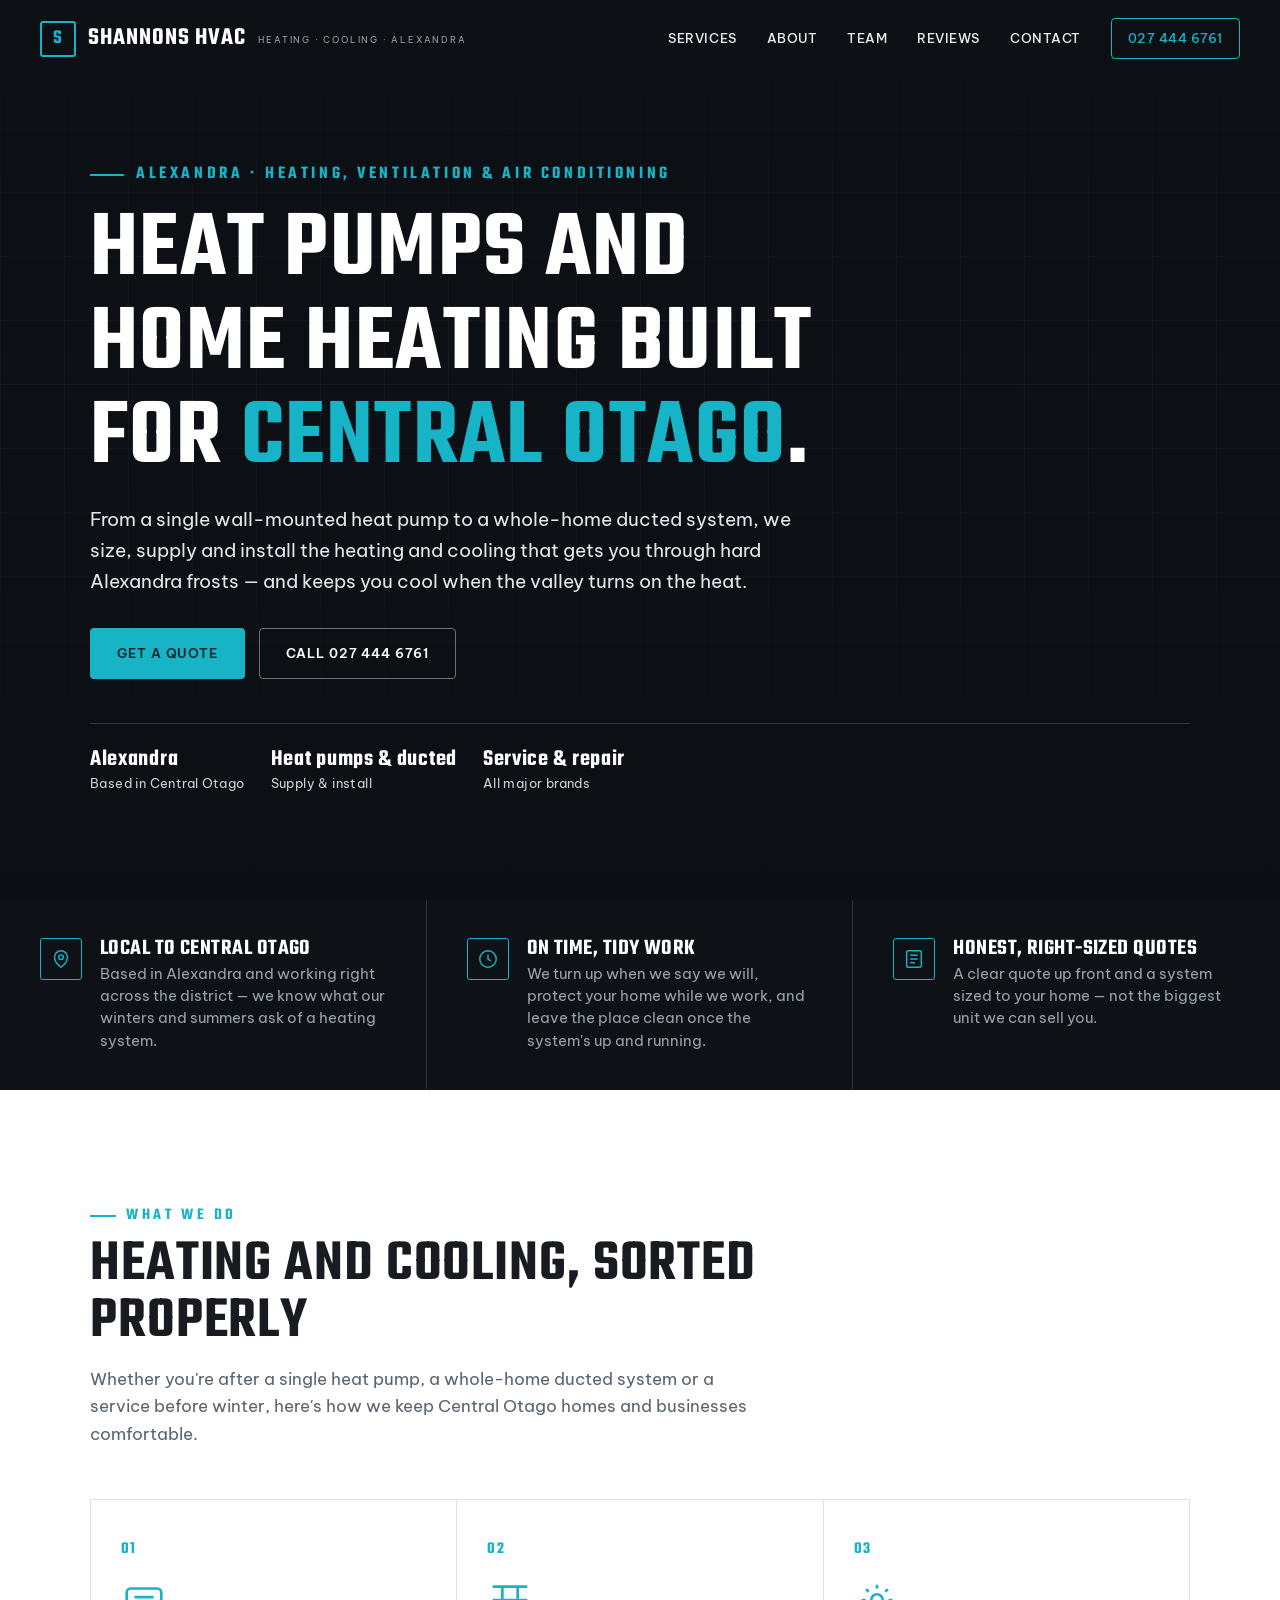
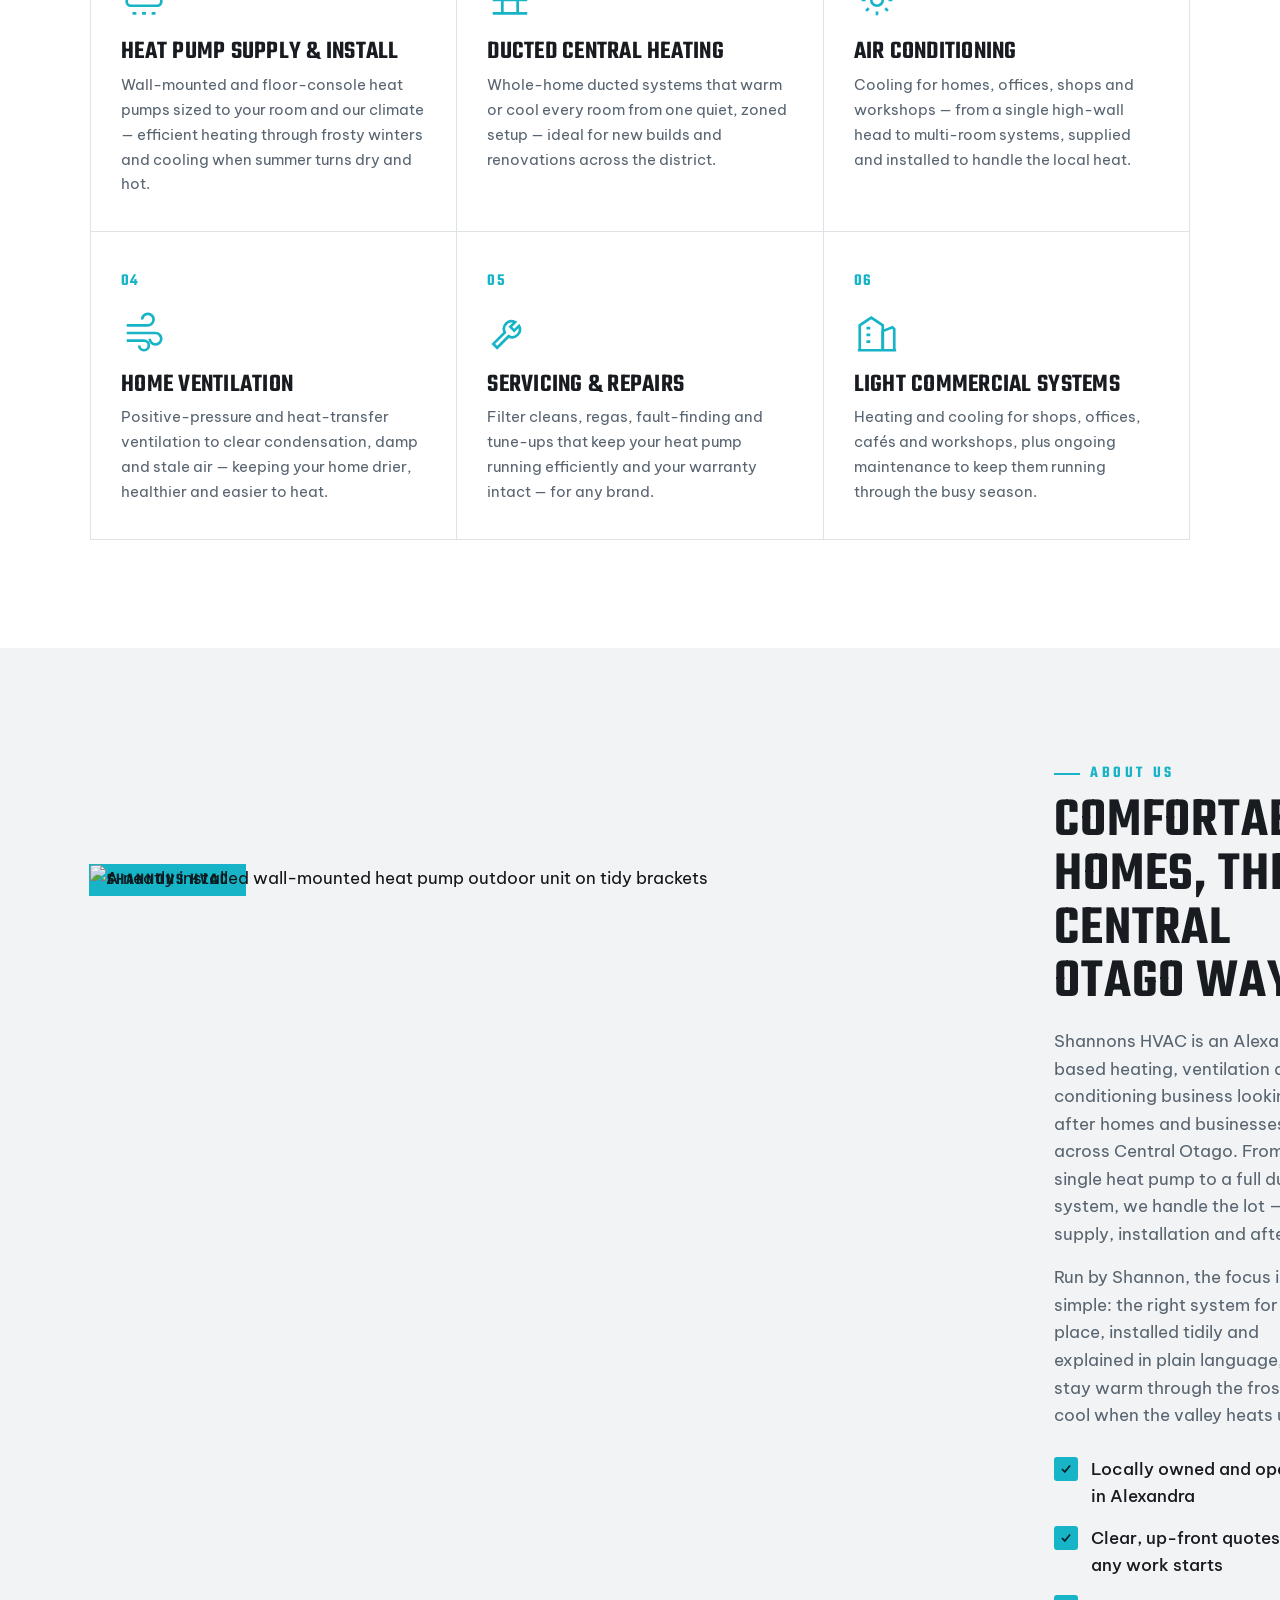
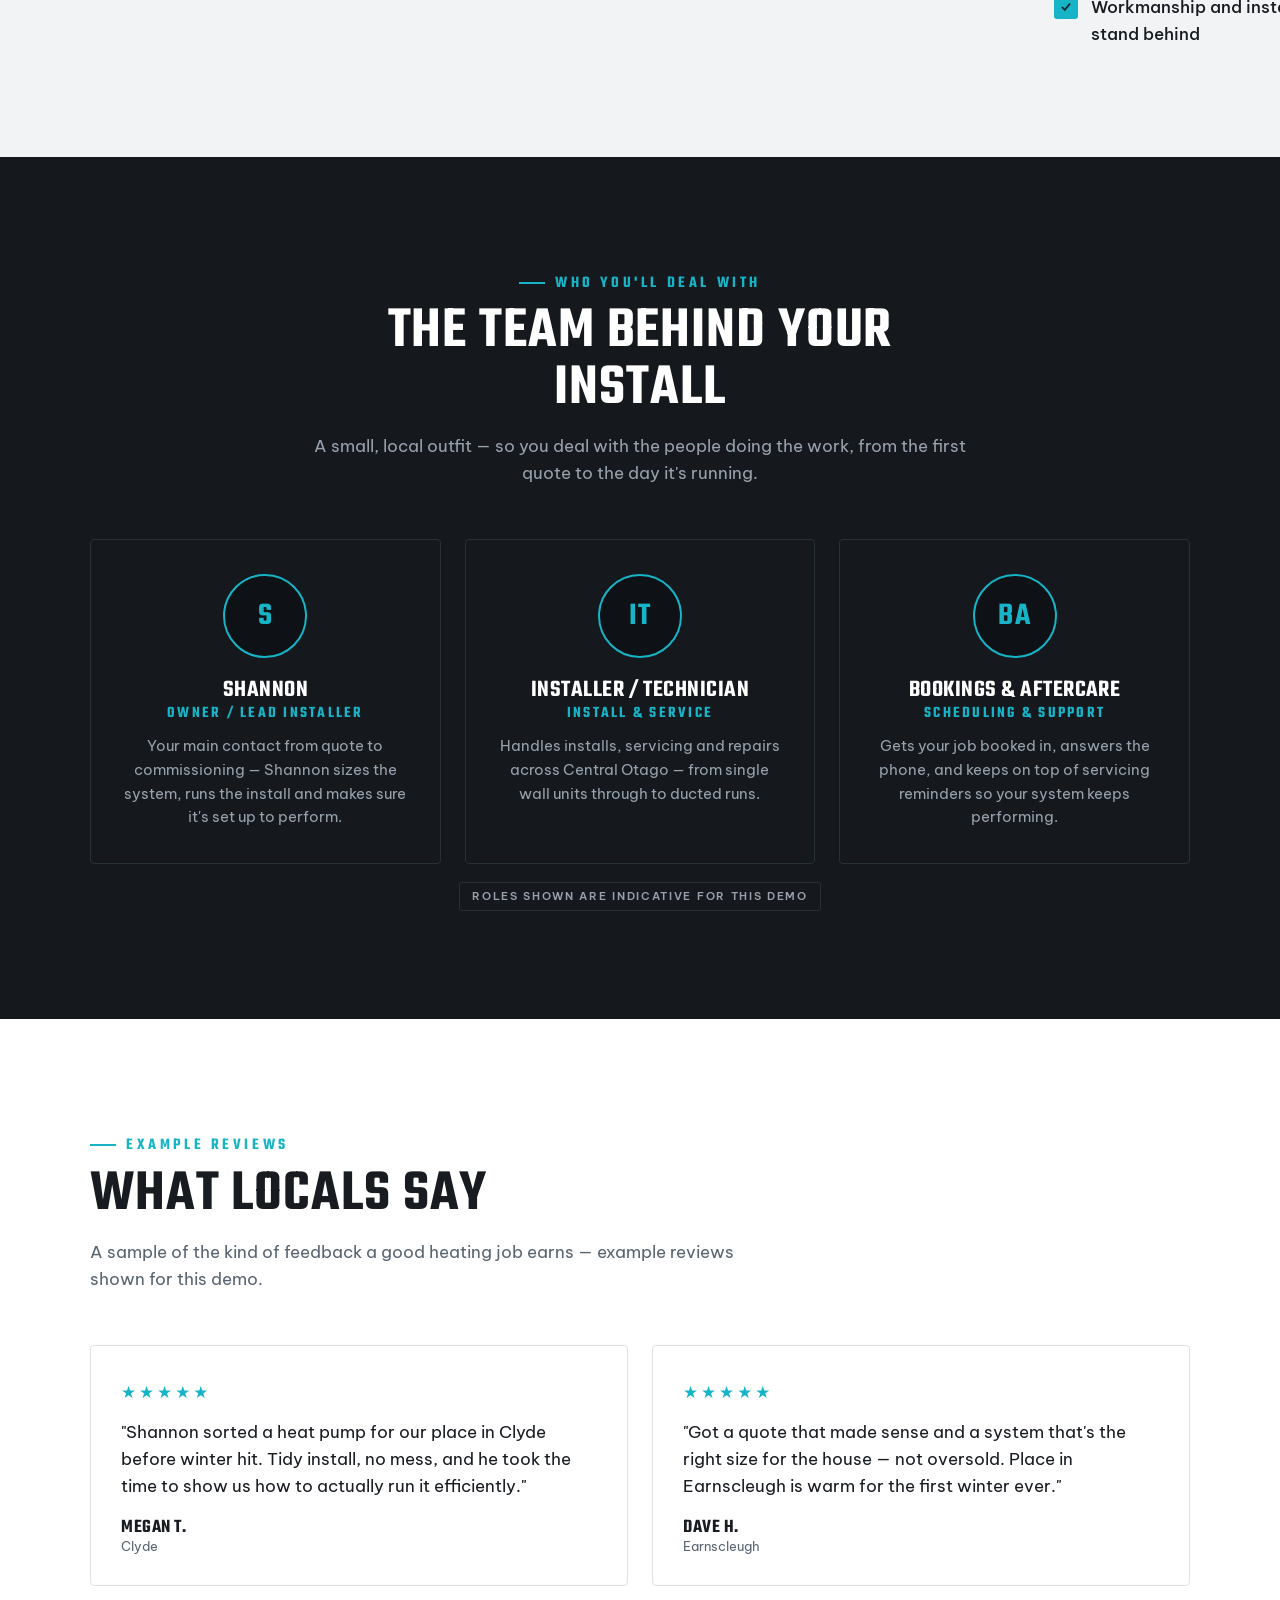
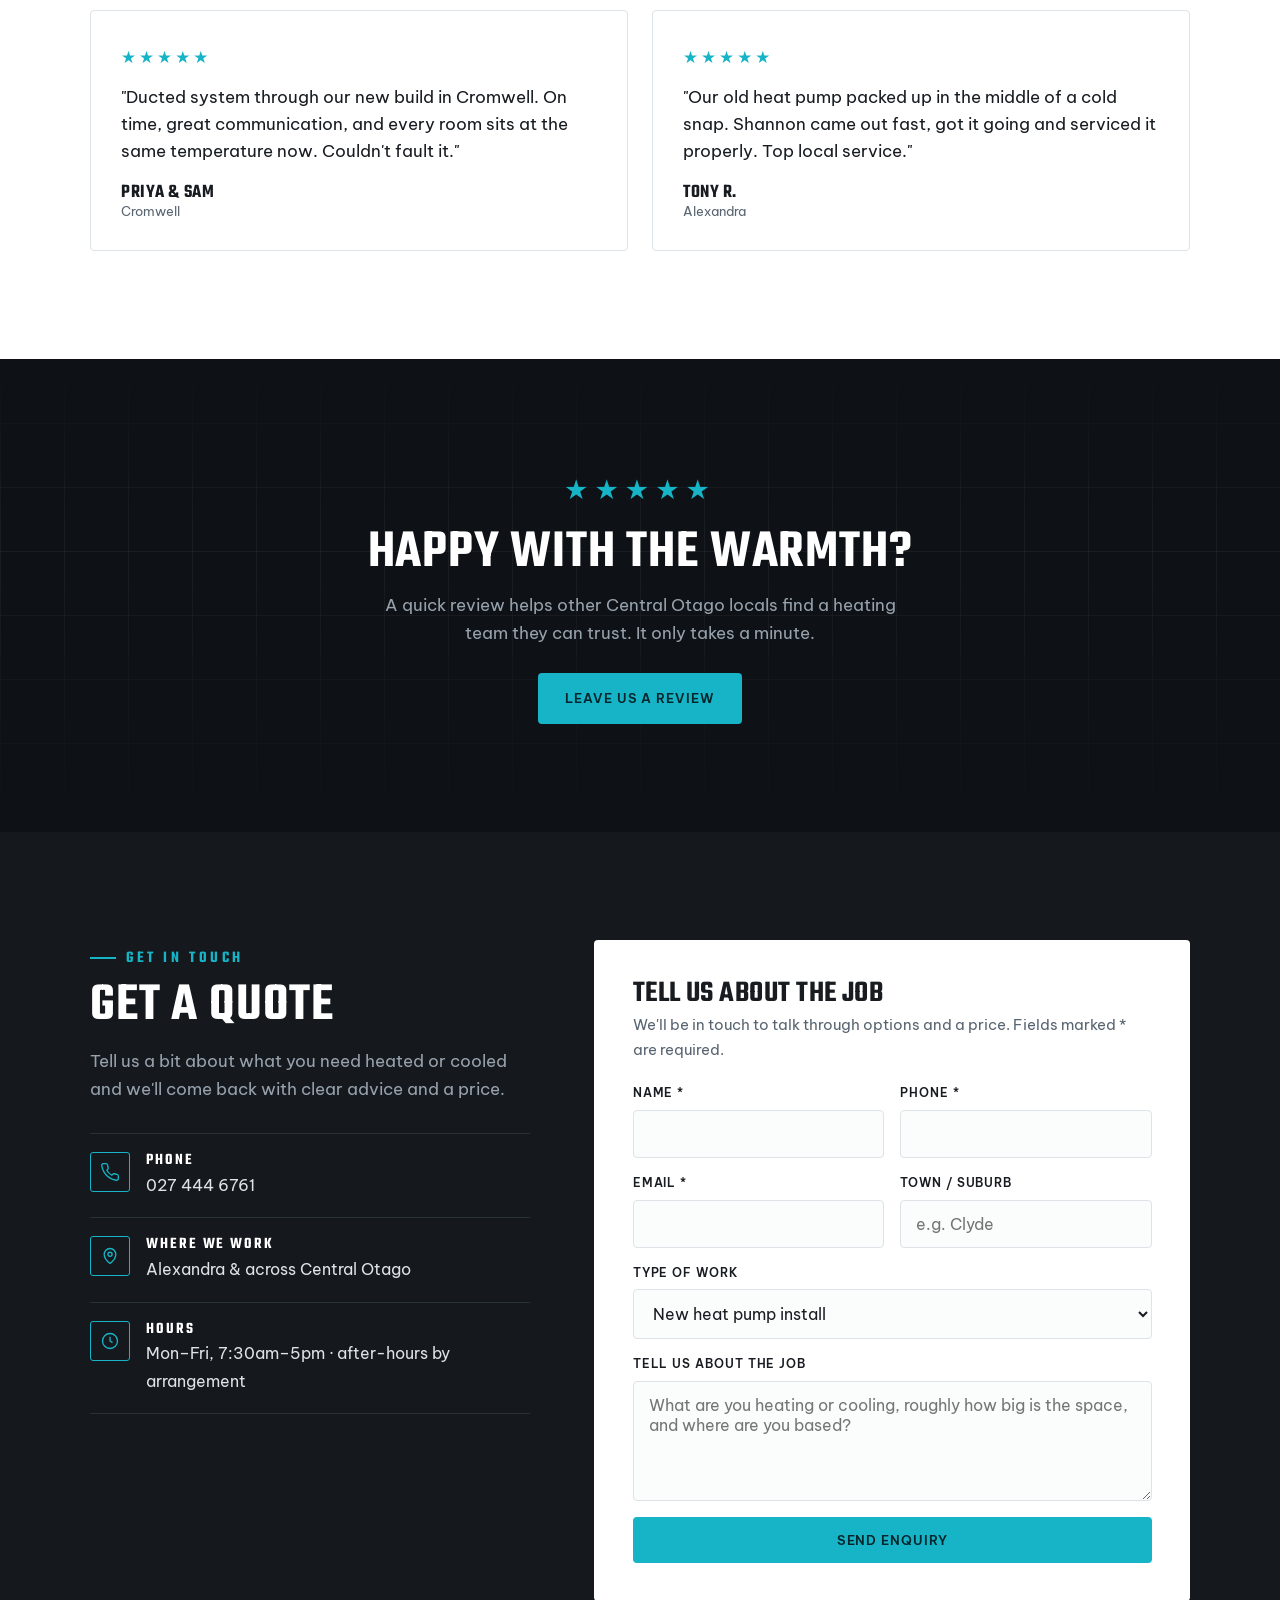
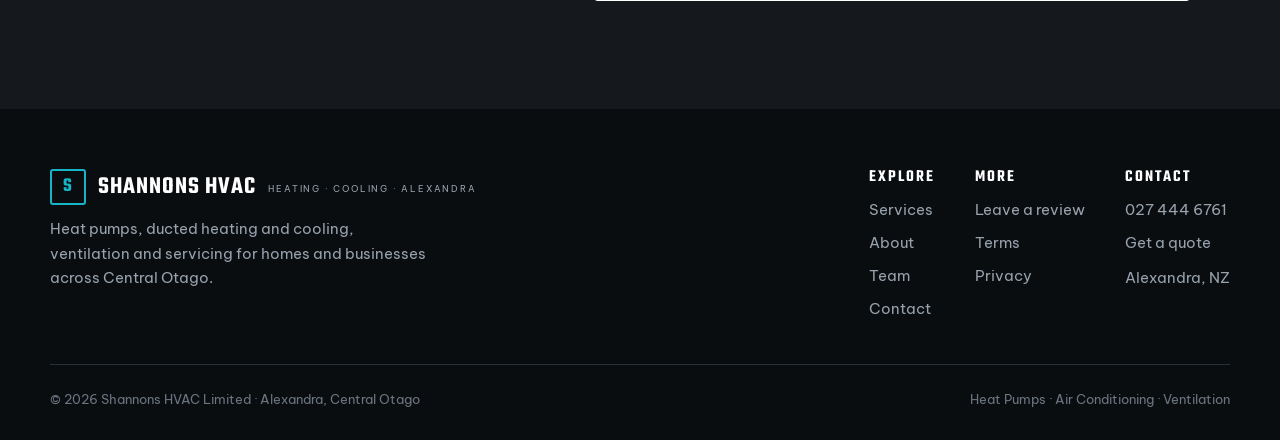
==== index.html @ 780efc45 "Rebuild: Shannons HVAC Limited — Industrial archetype, Teko/Be Vietnam Pro, climate-teal Co-Authored" ====
<!DOCTYPE html>
<html lang="en-NZ">
<head>
<meta charset="UTF-8">
<meta name="viewport" content="width=device-width, initial-scale=1.0">
<title>Shannons HVAC Limited | Heat Pumps & Air Conditioning, Alexandra</title>
<meta name="description" content="Alexandra heat pump and air conditioning specialists — supply and installation of heat pumps, ducted heating and cooling, home ventilation and servicing for homes and businesses across Central Otago.">
<meta name="theme-color" content="#0e1216">
<link rel="canonical" href="https://shannons-hvac-limited-demo.vercel.app/">

<!-- Open Graph -->
<meta property="og:type" content="website">
<meta property="og:title" content="Shannons HVAC Limited — Heat Pumps & Air Conditioning, Alexandra">
<meta property="og:description" content="Heat pump and air conditioning install, ducted heating and servicing for homes and businesses across Central Otago. Clear quotes, tidy installs.">
<meta property="og:image" content="https://images.unsplash.com/photo-1718203862467-c33159fdc504?w=1200&q=70&auto=format&fit=crop">
<meta property="og:url" content="https://shannons-hvac-limited-demo.vercel.app/">
<meta name="twitter:card" content="summary_large_image">

<link rel="icon" href="data:image/svg+xml,%3Csvg xmlns='http://www.w3.org/2000/svg' viewBox='0 0 100 100'%3E%3Crect width='100' height='100' rx='14' fill='%230e1216'/%3E%3Ctext x='50' y='73' font-size='62' text-anchor='middle' fill='%2316b4c6' font-family='Arial' font-weight='bold'%3ES%3C/text%3E%3C/svg%3E">
<link rel="preconnect" href="https://fonts.googleapis.com">
<link rel="preconnect" href="https://fonts.gstatic.com" crossorigin>
<link href="https://fonts.googleapis.com/css2?family=Teko:wght@400;500;600;700&family=Be+Vietnam+Pro:wght@400;500;600&display=swap" rel="stylesheet">
<link rel="stylesheet" href="styles.css">
</head>
<body>

<!-- ===== NAV ===== -->
<nav class="nav" id="nav">
  <a class="brand" href="index.html">
    <span class="mark">S</span>
    SHANNONS HVAC<small>Heating · Cooling · Alexandra</small>
  </a>
  <div class="nav-links" id="navLinks">
    <a href="#services">Services</a>
    <a href="#about">About</a>
    <a href="#crew">Team</a>
    <a href="#reviews">Reviews</a>
    <a href="#contact">Contact</a>
    <a class="nav-phone" href="tel:+64274446761">027 444 6761</a>
  </div>
  <button class="nav-toggle" id="navToggle" aria-label="Open menu">☰</button>
</nav>

<!-- ===== HERO ===== -->
<header class="hero">
  <div class="hero-slides" aria-hidden="true">
    <div class="hero-slide active" style="background-image:url('https://images.unsplash.com/photo-1718203862467-c33159fdc504?w=1900&q=70&auto=format&fit=crop')"></div>
    <div class="hero-slide" style="background-image:url('https://images.unsplash.com/photo-1698479603408-1a66a6d9e80f?w=1900&q=70&auto=format&fit=crop')"></div>
    <div class="hero-slide" style="background-image:url('https://images.unsplash.com/photo-1651474738521-efacfb201039?w=1900&q=70&auto=format&fit=crop')"></div>
  </div>
  <div class="hero-grid" aria-hidden="true"></div>
  <div class="hero-inner">
    <p class="hero-eyebrow">Alexandra · Heating, Ventilation &amp; Air Conditioning</p>
    <h1>Heat pumps and home heating built for <em>Central Otago</em>.</h1>
    <p class="lede">From a single wall-mounted heat pump to a whole-home ducted system, we size, supply and install the heating and cooling that gets you through hard Alexandra frosts — and keeps you cool when the valley turns on the heat.</p>
    <div class="hero-cta">
      <a class="btn btn--primary" href="#contact">Get a quote</a>
      <a class="btn btn--ghost" href="tel:+64274446761">Call 027 444 6761</a>
    </div>
    <div class="hero-meta">
      <div><b>Alexandra</b>Based in Central Otago</div>
      <div><b>Heat pumps &amp; ducted</b>Supply &amp; install</div>
      <div><b>Service &amp; repair</b>All major brands</div>
    </div>
  </div>
</header>

<!-- ===== TRUST STRIP ===== -->
<section class="trust" style="padding:0">
  <div class="trust-grid">
    <div class="trust-item">
      <div class="trust-ic"><svg viewBox="0 0 24 24" fill="none" stroke="currentColor" stroke-width="1.6"><path d="M12 21s7-5.2 7-11a7 7 0 1 0-14 0c0 5.8 7 11 7 11Z"/><circle cx="12" cy="10" r="2.5"/></svg></div>
      <div><h4>Local to Central Otago</h4><p>Based in Alexandra and working right across the district — we know what our winters and summers ask of a heating system.</p></div>
    </div>
    <div class="trust-item">
      <div class="trust-ic"><svg viewBox="0 0 24 24" fill="none" stroke="currentColor" stroke-width="1.6"><path d="M12 7v5l3 2"/><circle cx="12" cy="12" r="9"/></svg></div>
      <div><h4>On time, tidy work</h4><p>We turn up when we say we will, protect your home while we work, and leave the place clean once the system's up and running.</p></div>
    </div>
    <div class="trust-item">
      <div class="trust-ic"><svg viewBox="0 0 24 24" fill="none" stroke="currentColor" stroke-width="1.6"><rect x="4" y="3" width="16" height="18" rx="1.5"/><path d="M8 8h8M8 12h8M8 16h5"/></svg></div>
      <div><h4>Honest, right-sized quotes</h4><p>A clear quote up front and a system sized to your home — not the biggest unit we can sell you.</p></div>
    </div>
  </div>
</section>

<!-- ===== SERVICES ===== -->
<section class="band-light" id="services">
  <div class="wrap">
    <div class="sec-head reveal">
      <span class="eyebrow">What we do</span>
      <h2>Heating and cooling, sorted properly</h2>
      <p>Whether you're after a single heat pump, a whole-home ducted system or a service before winter, here's how we keep Central Otago homes and businesses comfortable.</p>
    </div>
    <div class="svc-grid reveal">
      <div class="svc-card">
        <span class="svc-num">01</span>
        <div class="svc-ic"><svg viewBox="0 0 24 24" fill="none" stroke="currentColor"><rect x="3" y="6" width="18" height="9" rx="2"/><path d="M6 19h2M11 19h2M16 19h2M7 10.5h10"/></svg></div>
        <h3>Heat pump supply &amp; install</h3>
        <p>Wall-mounted and floor-console heat pumps sized to your room and our climate — efficient heating through frosty winters and cooling when summer turns dry and hot.</p>
      </div>
      <div class="svc-card">
        <span class="svc-num">02</span>
        <div class="svc-ic"><svg viewBox="0 0 24 24" fill="none" stroke="currentColor"><path d="M3 5h18M3 12h18M3 19h18"/><path d="M8 5v14M16 5v14"/></svg></div>
        <h3>Ducted central heating</h3>
        <p>Whole-home ducted systems that warm or cool every room from one quiet, zoned setup — ideal for new builds and renovations across the district.</p>
      </div>
      <div class="svc-card">
        <span class="svc-num">03</span>
        <div class="svc-ic"><svg viewBox="0 0 24 24" fill="none" stroke="currentColor"><circle cx="12" cy="12" r="3"/><path d="M12 4v2M12 18v2M4 12h2M18 12h2M6.3 6.3l1.4 1.4M16.3 16.3l1.4 1.4M17.7 6.3l-1.4 1.4M7.7 16.3l-1.4 1.4"/></svg></div>
        <h3>Air conditioning</h3>
        <p>Cooling for homes, offices, shops and workshops — from a single high-wall head to multi-room systems, supplied and installed to handle the local heat.</p>
      </div>
      <div class="svc-card">
        <span class="svc-num">04</span>
        <div class="svc-ic"><svg viewBox="0 0 24 24" fill="none" stroke="currentColor"><path d="M3 8h11a3 3 0 1 0-3-3"/><path d="M3 12h15a3 3 0 1 1-3 3"/><path d="M3 16h9a2.5 2.5 0 1 1-2.5 2.5"/></svg></div>
        <h3>Home ventilation</h3>
        <p>Positive-pressure and heat-transfer ventilation to clear condensation, damp and stale air — keeping your home drier, healthier and easier to heat.</p>
      </div>
      <div class="svc-card">
        <span class="svc-num">05</span>
        <div class="svc-ic"><svg viewBox="0 0 24 24" fill="none" stroke="currentColor"><path d="M14.7 6.3a4 4 0 0 0-5.4 5.4l-6 6 2 2 6-6a4 4 0 0 0 5.4-5.4l-2.5 2.5-2-2 2.5-2.5Z"/></svg></div>
        <h3>Servicing &amp; repairs</h3>
        <p>Filter cleans, regas, fault-finding and tune-ups that keep your heat pump running efficiently and your warranty intact — for any brand.</p>
      </div>
      <div class="svc-card">
        <span class="svc-num">06</span>
        <div class="svc-ic"><svg viewBox="0 0 24 24" fill="none" stroke="currentColor"><path d="M3 21V8l6-4 6 4v13"/><path d="M15 21V11l5-2 1 1v11"/><path d="M2 21h20M6.5 9.5h2M6.5 13h2M6.5 16.5h2"/></svg></div>
        <h3>Light commercial systems</h3>
        <p>Heating and cooling for shops, offices, cafés and workshops, plus ongoing maintenance to keep them running through the busy season.</p>
      </div>
    </div>
  </div>
</section>

<!-- ===== ABOUT ===== -->
<section class="band-bone" id="about">
  <div class="wrap about-split">
    <div class="about-figure reveal">
      <span class="about-tag">Shannons HVAC</span>
      <img src="https://images.unsplash.com/photo-1757219525975-03b5984bc6e8?w=900&q=70&auto=format&fit=crop" alt="A neatly installed wall-mounted heat pump outdoor unit on tidy brackets" width="900" height="675" loading="lazy">
      <span class="about-frame" aria-hidden="true"></span>
    </div>
    <div class="about-copy reveal">
      <span class="eyebrow">About us</span>
      <h2>Comfortable homes, the Central Otago way</h2>
      <p>Shannons HVAC is an Alexandra-based heating, ventilation and air conditioning business looking after homes and businesses across Central Otago. From a single heat pump to a full ducted system, we handle the lot — sizing, supply, installation and aftercare.</p>
      <p>Run by Shannon, the focus is simple: the right system for your place, installed tidily and explained in plain language, so you stay warm through the frosts and cool when the valley heats up.</p>
      <ul class="checklist">
        <li><span class="ck"><svg viewBox="0 0 24 24" fill="none" stroke="currentColor"><path d="M5 12l5 5 9-11"/></svg></span> Locally owned and operated in Alexandra</li>
        <li><span class="ck"><svg viewBox="0 0 24 24" fill="none" stroke="currentColor"><path d="M5 12l5 5 9-11"/></svg></span> Clear, up-front quotes before any work starts</li>
        <li><span class="ck"><svg viewBox="0 0 24 24" fill="none" stroke="currentColor"><path d="M5 12l5 5 9-11"/></svg></span> Workmanship and installs we stand behind</li>
      </ul>
    </div>
  </div>
</section>

<!-- ===== CREW ===== -->
<section class="band-dark" id="crew">
  <div class="wrap">
    <div class="sec-head center reveal">
      <span class="eyebrow center">Who you'll deal with</span>
      <h2>The team behind your install</h2>
      <p>A small, local outfit — so you deal with the people doing the work, from the first quote to the day it's running.</p>
    </div>
    <div class="crew-grid reveal">
      <div class="crew-card">
        <div class="crew-av">S</div>
        <h3>Shannon</h3>
        <div class="crew-role">Owner / Lead Installer</div>
        <p>Your main contact from quote to commissioning — Shannon sizes the system, runs the install and makes sure it's set up to perform.</p>
      </div>
      <div class="crew-card">
        <div class="crew-av">IT</div>
        <h3>Installer / Technician</h3>
        <div class="crew-role">Install &amp; service</div>
        <p>Handles installs, servicing and repairs across Central Otago — from single wall units through to ducted runs.</p>
      </div>
      <div class="crew-card">
        <div class="crew-av">BA</div>
        <h3>Bookings &amp; Aftercare</h3>
        <div class="crew-role">Scheduling &amp; support</div>
        <p>Gets your job booked in, answers the phone, and keeps on top of servicing reminders so your system keeps performing.</p>
      </div>
    </div>
    <div style="text-align:center"><span class="badge">Roles shown are indicative for this demo</span></div>
  </div>
</section>

<!-- ===== REVIEWS ===== -->
<section class="band-light" id="reviews">
  <div class="wrap">
    <div class="sec-head reveal">
      <span class="eyebrow">Example reviews</span>
      <h2>What locals say</h2>
      <p>A sample of the kind of feedback a good heating job earns — example reviews shown for this demo.</p>
    </div>
    <div class="rev-grid reveal">
      <div class="rev-card">
        <div class="rev-stars">★★★★★</div>
        <p>"Shannon sorted a heat pump for our place in Clyde before winter hit. Tidy install, no mess, and he took the time to show us how to actually run it efficiently."</p>
        <div class="rev-who">Megan T.<span>Clyde</span></div>
      </div>
      <div class="rev-card">
        <div class="rev-stars">★★★★★</div>
        <p>"Got a quote that made sense and a system that's the right size for the house — not oversold. Place in Earnscleugh is warm for the first winter ever."</p>
        <div class="rev-who">Dave H.<span>Earnscleugh</span></div>
      </div>
      <div class="rev-card">
        <div class="rev-stars">★★★★★</div>
        <p>"Ducted system through our new build in Cromwell. On time, great communication, and every room sits at the same temperature now. Couldn't fault it."</p>
        <div class="rev-who">Priya &amp; Sam<span>Cromwell</span></div>
      </div>
      <div class="rev-card">
        <div class="rev-stars">★★★★★</div>
        <p>"Our old heat pump packed up in the middle of a cold snap. Shannon came out fast, got it going and serviced it properly. Top local service."</p>
        <div class="rev-who">Tony R.<span>Alexandra</span></div>
      </div>
    </div>
  </div>
</section>

<!-- ===== REVIEW FUNNEL BANNER ===== -->
<section class="funnel">
  <div class="hero-grid" aria-hidden="true"></div>
  <div class="wrap funnel-inner reveal">
    <div class="stars">★★★★★</div>
    <h2>Happy with the warmth?</h2>
    <p>A quick review helps other Central Otago locals find a heating team they can trust. It only takes a minute.</p>
    <a class="btn btn--primary" href="review.html">Leave us a review</a>
  </div>
</section>

<!-- ===== CONTACT ===== -->
<section class="band-dark" id="contact">
  <div class="wrap contact-split">
    <div class="contact-info reveal">
      <span class="eyebrow">Get in touch</span>
      <h2>Get a quote</h2>
      <p>Tell us a bit about what you need heated or cooled and we'll come back with clear advice and a price.</p>
      <div class="cinfo-row">
        <div class="cinfo-ic"><svg viewBox="0 0 24 24" fill="none" stroke="currentColor" stroke-width="1.6"><path d="M22 16.9v3a2 2 0 0 1-2.2 2 19.8 19.8 0 0 1-8.6-3.1 19.5 19.5 0 0 1-6-6A19.8 19.8 0 0 1 2.1 4.2 2 2 0 0 1 4.1 2h3a2 2 0 0 1 2 1.7c.1 1 .4 1.9.7 2.8a2 2 0 0 1-.5 2.1L8.1 9.9a16 16 0 0 0 6 6l1.3-1.3a2 2 0 0 1 2.1-.5c.9.3 1.8.6 2.8.7a2 2 0 0 1 1.7 2Z"/></svg></div>
        <div><b>Phone</b><a href="tel:+64274446761">027 444 6761</a></div>
      </div>
      <div class="cinfo-row">
        <div class="cinfo-ic"><svg viewBox="0 0 24 24" fill="none" stroke="currentColor" stroke-width="1.6"><path d="M12 21s7-5.2 7-11a7 7 0 1 0-14 0c0 5.8 7 11 7 11Z"/><circle cx="12" cy="10" r="2.5"/></svg></div>
        <div><b>Where we work</b><span>Alexandra &amp; across Central Otago</span></div>
      </div>
      <div class="cinfo-row">
        <div class="cinfo-ic"><svg viewBox="0 0 24 24" fill="none" stroke="currentColor" stroke-width="1.6"><circle cx="12" cy="12" r="9"/><path d="M12 7v5l3 2"/></svg></div>
        <div><b>Hours</b><span>Mon–Fri, 7:30am–5pm · after-hours by arrangement</span></div>
      </div>
    </div>

    <div class="form reveal">
      <h3>Tell us about the job</h3>
      <p class="sub">We'll be in touch to talk through options and a price. Fields marked * are required.</p>
      <form action="https://formsubmit.co/shannon@shannonshvac.co.nz" method="POST" id="cform">
        <input type="hidden" name="_subject" value="New enquiry — Shannons HVAC website">
        <input type="hidden" name="_captcha" value="false">
        <input type="hidden" name="_template" value="table">
        <input type="hidden" name="_next" value="#thanks">
        <div class="frow">
          <div class="field"><label for="name">Name *</label><input id="name" type="text" name="Name" required></div>
          <div class="field"><label for="phone">Phone *</label><input id="phone" type="tel" name="Phone" required></div>
        </div>
        <div class="frow">
          <div class="field"><label for="email">Email *</label><input id="email" type="email" name="Email" required></div>
          <div class="field"><label for="town">Town / suburb</label><input id="town" type="text" name="Town" placeholder="e.g. Clyde"></div>
        </div>
        <div class="field">
          <label for="type">Type of work</label>
          <select id="type" name="Type of work">
            <option>New heat pump install</option>
            <option>Ducted heating / cooling</option>
            <option>Air conditioning</option>
            <option>Home ventilation</option>
            <option>Servicing or repair</option>
            <option>Light commercial</option>
            <option>Not sure yet</option>
          </select>
        </div>
        <div class="field"><label for="msg">Tell us about the job</label><textarea id="msg" name="Job details" placeholder="What are you heating or cooling, roughly how big is the space, and where are you based?"></textarea></div>
        <button class="btn btn--primary" type="submit" style="width:100%;justify-content:center">Send enquiry</button>
      </form>
    </div>
  </div>
</section>

<!-- ===== FOOTER ===== -->
<footer class="footer">
  <div class="footer-top">
    <div>
      <a class="brand" href="index.html"><span class="mark">S</span>SHANNONS HVAC<small>Heating · Cooling · Alexandra</small></a>
      <p class="footer-blurb">Heat pumps, ducted heating and cooling, ventilation and servicing for homes and businesses across Central Otago.</p>
    </div>
    <div class="footer-links">
      <div class="footer-col">
        <h5>Explore</h5>
        <a href="#services">Services</a>
        <a href="#about">About</a>
        <a href="#crew">Team</a>
        <a href="#contact">Contact</a>
      </div>
      <div class="footer-col">
        <h5>More</h5>
        <a href="review.html">Leave a review</a>
        <a href="terms.html">Terms</a>
        <a href="privacy.html">Privacy</a>
      </div>
      <div class="footer-col">
        <h5>Contact</h5>
        <a href="tel:+64274446761">027 444 6761</a>
        <a href="#contact">Get a quote</a>
        <span style="color:var(--muted-dark);font-size:.92rem">Alexandra, NZ</span>
      </div>
    </div>
  </div>
  <div class="footer-bot">
    <span>© <span id="yr"></span> Shannons HVAC Limited · Alexandra, Central Otago</span>
    <span>Heat Pumps · Air Conditioning · Ventilation</span>
  </div>
</footer>

<script>document.getElementById('yr').textContent=new Date().getFullYear();</script>
<script src="main.js"></script>
</body>
</html>
---- styles.css ----
/* Shannons HVAC Limited — Industrial archetype
   Display: Teko · Body: Be Vietnam Pro · Accent: climate teal on charcoal */

:root{
  --ink:#15191e;          /* charcoal anchor */
  --ink-deep:#0e1216;     /* deepest panels */
  --bone:#f1f3f4;         /* bone band */
  --light:#ffffff;        /* light band */
  --line:#dde3e6;         /* hairlines on light */
  --line-dark:#283038;    /* hairlines on dark */
  --text:#181c21;         /* body text on light */
  --muted:#586470;        /* muted text on light */
  --muted-dark:#97a2ad;   /* muted text on dark */
  --accent:#16b4c6;       /* climate teal */
  --accent-2:#3fd0e0;
  --btn-ink:#04252b;      /* dark teal-ink for text on accent */
  --radius:4px;
  --img-filter:saturate(.82) contrast(1.06) brightness(.95);
  --maxw:1180px;
  --pad:clamp(20px,5vw,40px);
}

*{box-sizing:border-box;margin:0;padding:0}
html{scroll-behavior:smooth}
body{
  font-family:"Be Vietnam Pro",system-ui,sans-serif;
  color:var(--text);background:var(--light);
  line-height:1.62;font-size:17px;-webkit-font-smoothing:antialiased;
  overflow-x:hidden;
}
h1,h2,h3,h4,.display{font-family:"Teko",sans-serif;font-weight:600;line-height:.98;letter-spacing:.015em}
img{display:block;max-width:100%}
a{color:inherit;text-decoration:none}

.wrap{max-width:var(--maxw);margin:0 auto;padding:0 var(--pad)}
.eyebrow{
  font-family:"Teko",sans-serif;font-weight:600;font-size:1.02rem;
  letter-spacing:.22em;text-transform:uppercase;color:var(--accent);
  display:inline-flex;align-items:center;gap:10px;line-height:1;
}
.eyebrow::before{content:"";width:26px;height:2px;background:var(--accent);display:inline-block}
.eyebrow.center{justify-content:center}

/* ---------- buttons ---------- */
.btn{
  display:inline-flex;align-items:center;gap:9px;
  font-family:"Be Vietnam Pro",sans-serif;font-weight:600;font-size:.82rem;
  letter-spacing:.07em;text-transform:uppercase;
  padding:14px 26px;border-radius:var(--radius);cursor:pointer;border:1.5px solid transparent;
  transition:transform .15s ease,background .2s ease,color .2s ease,border-color .2s ease;
}
.btn--primary{background:var(--accent);color:var(--btn-ink)}
.btn--primary:hover{background:var(--accent-2);transform:translateY(-2px)}
.btn--ghost{background:transparent;color:#fff;border-color:rgba(255,255,255,.4)}
.btn--ghost:hover{border-color:#fff;background:rgba(255,255,255,.08)}
.btn--dark{background:var(--ink);color:#fff}
.btn--dark:hover{background:#000;transform:translateY(-2px)}

/* ---------- nav ---------- */
.nav{
  position:fixed;top:0;left:0;right:0;z-index:50;
  display:flex;align-items:center;justify-content:space-between;
  padding:18px var(--pad);transition:background .3s ease,padding .3s ease,box-shadow .3s ease;
}
.nav.scrolled{background:rgba(14,18,22,.94);backdrop-filter:blur(10px);padding:12px var(--pad);box-shadow:0 1px 0 var(--line-dark)}
.brand{display:flex;align-items:center;gap:12px;font-family:"Teko",sans-serif;font-weight:600;font-size:1.55rem;letter-spacing:.04em;color:#fff;text-transform:uppercase;line-height:1}
.brand .mark{
  width:36px;height:36px;border:2px solid var(--accent);border-radius:3px;
  display:grid;place-items:center;color:var(--accent);font-size:1.25rem;font-weight:600;flex:none;
}
.brand small{display:block;font-family:"Be Vietnam Pro",sans-serif;font-weight:400;font-size:.54rem;letter-spacing:.22em;color:var(--muted-dark);text-transform:uppercase;margin-top:3px}
.nav-links{display:flex;align-items:center;gap:30px}
.nav-links a{font-size:.82rem;font-weight:500;letter-spacing:.04em;color:#e8eaee;text-transform:uppercase;font-family:"Be Vietnam Pro",sans-serif}
.nav-links a:hover{color:var(--accent)}
.nav-phone{display:inline-flex !important;align-items:center;gap:8px;border:1.5px solid var(--accent);color:var(--accent) !important;padding:9px 16px;border-radius:var(--radius)}
.nav-phone:hover{background:var(--accent);color:var(--btn-ink) !important}
.nav-toggle{display:none;background:none;border:none;color:#fff;font-size:1.5rem;cursor:pointer}

/* ---------- hero ---------- */
.hero{position:relative;min-height:100svh;display:flex;align-items:center;background:var(--ink-deep);overflow:hidden}
.hero-slides{position:absolute;inset:0;z-index:0}
.hero-slide{position:absolute;inset:0;background-size:cover;background-position:center;opacity:0;transition:opacity 1.6s ease;filter:var(--img-filter);transform:scale(1.04)}
.hero-slide.active{opacity:1}
.hero::after{content:"";position:absolute;inset:0;z-index:1;
  background:linear-gradient(180deg,rgba(11,14,18,.6) 0%,rgba(11,14,18,.5) 45%,rgba(11,14,18,.85) 100%);}
.hero-grid{position:absolute;inset:0;z-index:1;opacity:.15;
  background-image:linear-gradient(rgba(255,255,255,.5) 1px,transparent 1px),linear-gradient(90deg,rgba(255,255,255,.5) 1px,transparent 1px);
  background-size:64px 64px;-webkit-mask-image:linear-gradient(180deg,transparent,#000 40%,transparent);mask-image:linear-gradient(180deg,transparent,#000 40%,transparent)}
.hero-inner{position:relative;z-index:2;padding:130px var(--pad) 70px;max-width:var(--maxw);margin:0 auto;width:100%}
.hero-eyebrow{color:var(--accent);font-family:"Teko",sans-serif;font-weight:600;font-size:1.12rem;letter-spacing:.2em;text-transform:uppercase;display:flex;align-items:center;gap:12px;line-height:1}
.hero-eyebrow::before{content:"";width:34px;height:2px;background:var(--accent)}
.hero h1{color:#fff;font-size:clamp(3.1rem,8vw,6rem);margin:20px 0 18px;max-width:17ch;text-transform:uppercase;font-weight:600}
.hero h1 em{color:var(--accent);font-style:normal}
.hero p.lede{color:#e3e6ea;font-size:clamp(1.02rem,1.7vw,1.2rem);max-width:56ch;margin-bottom:32px;line-height:1.6}
.hero-cta{display:flex;flex-wrap:wrap;gap:14px}
.hero-meta{display:flex;flex-wrap:wrap;gap:26px;margin-top:44px;padding-top:24px;border-top:1px solid rgba(255,255,255,.16)}
.hero-meta div{color:#cdd2d9;font-size:.82rem;letter-spacing:.03em}
.hero-meta b{display:block;font-family:"Teko",sans-serif;font-weight:600;color:#fff;font-size:1.45rem;letter-spacing:.03em;line-height:1.05}

/* ---------- sections ---------- */
section{padding:clamp(64px,9vw,108px) 0}
.band-bone{background:var(--bone)}
.band-light{background:var(--light)}
.band-dark{background:var(--ink);color:#fff}
.sec-head{max-width:680px;margin-bottom:52px}
.sec-head.center{margin:0 auto 52px;text-align:center}
.sec-head h2{font-size:clamp(2.4rem,5vw,3.7rem);margin:12px 0 14px;text-transform:uppercase;font-weight:600;line-height:.96}
.band-dark .sec-head h2{color:#fff}
.sec-head p{color:var(--muted);font-size:1.06rem}
.band-dark .sec-head p{color:var(--muted-dark)}

/* ---------- trust strip ---------- */
.trust{background:var(--ink-deep);color:#fff;padding:0}
.trust-grid{display:grid;grid-template-columns:repeat(3,1fr)}
.trust-item{padding:38px var(--pad);display:flex;gap:18px;align-items:flex-start;border-right:1px solid var(--line-dark)}
.trust-item:last-child{border-right:none}
.trust-ic{width:42px;height:42px;flex:none;border:1.5px solid var(--accent);border-radius:3px;display:grid;place-items:center;color:var(--accent)}
.trust-ic svg{width:22px;height:22px}
.trust-item h4{font-family:"Teko",sans-serif;font-weight:600;font-size:1.4rem;letter-spacing:.02em;margin-bottom:2px;color:#fff;text-transform:uppercase;line-height:1.04}
.trust-item p{color:var(--muted-dark);font-size:.92rem;line-height:1.5}

/* ---------- services ---------- */
.svc-grid{display:grid;grid-template-columns:repeat(3,1fr);gap:1px;background:var(--line);border:1px solid var(--line)}
.svc-card{background:var(--light);padding:34px 30px;transition:background .25s ease,transform .25s ease}
.svc-card:hover{background:#fff;transform:translateY(-3px);box-shadow:0 24px 50px -28px rgba(20,23,28,.4)}
.svc-num{font-family:"Teko",sans-serif;font-weight:600;font-size:1.05rem;color:var(--accent);letter-spacing:.08em}
.svc-ic{width:46px;height:46px;margin:14px 0 16px;color:var(--accent)}
.svc-ic svg{width:46px;height:46px;stroke-width:1.4}
.svc-card h3{font-size:1.6rem;margin-bottom:8px;text-transform:uppercase;letter-spacing:.01em;font-weight:600;line-height:1}
.svc-card p{color:var(--muted);font-size:.96rem}

/* ---------- about ---------- */
.about-split{display:grid;grid-template-columns:1fr 1fr;gap:clamp(34px,5vw,72px);align-items:center}
.about-figure{position:relative}
.about-figure img{width:100%;aspect-ratio:4/3;object-fit:cover;border-radius:var(--radius);filter:var(--img-filter)}
.about-tag{position:absolute;top:-1px;left:-1px;background:var(--accent);color:var(--btn-ink);font-family:"Teko",sans-serif;font-weight:600;font-size:1.02rem;letter-spacing:.12em;text-transform:uppercase;padding:8px 18px;line-height:1}
.about-frame{position:absolute;inset:18px -18px -18px 18px;border:1.5px solid var(--accent);border-radius:var(--radius);z-index:-1}
.about-copy h2{font-size:clamp(2.4rem,4.6vw,3.5rem);margin:12px 0 18px;text-transform:uppercase;font-weight:600;line-height:.96}
.about-copy p{color:var(--muted);margin-bottom:16px}
.checklist{list-style:none;margin-top:26px;display:grid;gap:14px}
.checklist li{display:flex;gap:13px;align-items:flex-start;font-weight:500;color:var(--text)}
.checklist .ck{width:24px;height:24px;flex:none;background:var(--accent);border-radius:3px;display:grid;place-items:center;margin-top:1px}
.checklist .ck svg{width:14px;height:14px;stroke:var(--btn-ink);stroke-width:3}

/* ---------- crew ---------- */
.crew-grid{display:grid;grid-template-columns:repeat(3,1fr);gap:24px}
.crew-card{background:var(--ink);border:1px solid var(--line-dark);border-radius:var(--radius);padding:34px 28px;text-align:center}
.crew-av{width:84px;height:84px;margin:0 auto 20px;border-radius:50%;background:var(--ink-deep);border:2px solid var(--accent);display:grid;place-items:center;font-family:"Teko",sans-serif;font-weight:600;font-size:2rem;color:var(--accent);letter-spacing:.04em;line-height:1}
.crew-card h3{color:#fff;font-size:1.5rem;text-transform:uppercase;letter-spacing:.02em;font-weight:600;line-height:1}
.crew-role{color:var(--accent);font-family:"Teko",sans-serif;font-weight:600;font-size:1rem;letter-spacing:.14em;text-transform:uppercase;margin:4px 0 12px;line-height:1}
.crew-card p{color:var(--muted-dark);font-size:.92rem}
.badge{display:inline-block;font-family:"Be Vietnam Pro",sans-serif;font-size:.66rem;font-weight:600;letter-spacing:.16em;text-transform:uppercase;color:var(--muted-dark);border:1px solid var(--line-dark);border-radius:3px;padding:5px 12px;margin-top:18px}

/* ---------- reviews ---------- */
.rev-grid{display:grid;grid-template-columns:repeat(2,1fr);gap:24px}
.rev-card{background:var(--light);border:1px solid var(--line);border-radius:var(--radius);padding:32px 30px}
.rev-stars{color:var(--accent);letter-spacing:3px;font-size:1.05rem;margin-bottom:14px}
.rev-card p{font-size:1.04rem;color:var(--text);margin-bottom:18px}
.rev-who{font-family:"Teko",sans-serif;font-weight:600;font-size:1.2rem;letter-spacing:.03em;text-transform:uppercase;line-height:1}
.rev-who span{display:block;font-family:"Be Vietnam Pro",sans-serif;font-weight:400;font-size:.8rem;letter-spacing:0;text-transform:none;color:var(--muted);margin-top:3px}

/* ---------- review funnel banner ---------- */
.funnel{background:var(--ink-deep);color:#fff;text-align:center;position:relative;overflow:hidden}
.funnel .hero-grid{opacity:.1}
.funnel-inner{position:relative;z-index:2}
.funnel .stars{color:var(--accent);font-size:1.7rem;letter-spacing:6px;margin-bottom:16px}
.funnel h2{font-size:clamp(2.2rem,4.6vw,3.4rem);color:#fff;margin-bottom:12px;text-transform:uppercase;font-weight:600;line-height:.98}
.funnel p{color:var(--muted-dark);max-width:50ch;margin:0 auto 26px}

/* ---------- contact ---------- */
.contact-split{display:grid;grid-template-columns:.85fr 1.15fr;gap:clamp(34px,5vw,64px)}
.contact-info h2{color:#fff;font-size:clamp(2.3rem,4.4vw,3.4rem);margin:12px 0 16px;text-transform:uppercase;font-weight:600;line-height:.96}
.contact-info > p{color:var(--muted-dark);margin-bottom:30px;max-width:44ch}
.cinfo-row{display:flex;gap:16px;align-items:flex-start;padding:18px 0;border-top:1px solid var(--line-dark)}
.cinfo-row:last-child{border-bottom:1px solid var(--line-dark)}
.cinfo-ic{width:40px;height:40px;flex:none;border:1.5px solid var(--accent);border-radius:3px;display:grid;place-items:center;color:var(--accent)}
.cinfo-ic svg{width:20px;height:20px}
.cinfo-row b{display:block;font-family:"Teko",sans-serif;font-weight:600;color:#fff;font-size:1rem;letter-spacing:.12em;text-transform:uppercase;margin-bottom:2px;line-height:1.1}
.cinfo-row a,.cinfo-row span{color:#dfe3e8;font-size:1.02rem}
.cinfo-row a:hover{color:var(--accent)}

.form{background:var(--light);border-radius:var(--radius);padding:clamp(26px,3vw,40px);color:var(--text)}
.form h3{font-size:1.9rem;text-transform:uppercase;margin-bottom:4px;font-weight:600;line-height:1}
.form .sub{color:var(--muted);font-size:.95rem;margin-bottom:22px}
.frow{display:grid;grid-template-columns:1fr 1fr;gap:16px}
.field{margin-bottom:16px;display:flex;flex-direction:column}
.field label{font-family:"Be Vietnam Pro",sans-serif;font-weight:600;font-size:.72rem;letter-spacing:.08em;text-transform:uppercase;margin-bottom:7px;color:var(--text)}
.field input,.field textarea,.field select{
  font-family:"Be Vietnam Pro",sans-serif;font-size:1rem;padding:13px 15px;border:1.5px solid var(--line);border-radius:var(--radius);background:#fbfcfc;color:var(--text);transition:border-color .2s ease}
.field input:focus,.field textarea:focus,.field select:focus{outline:none;border-color:var(--accent);background:#fff}
.field textarea{min-height:120px;resize:vertical}

/* ---------- footer ---------- */
.footer{background:#0a0d10;color:#fff;padding:60px var(--pad) 30px}
.footer-top{max-width:var(--maxw);margin:0 auto;display:flex;flex-wrap:wrap;justify-content:space-between;gap:30px;padding-bottom:34px;border-bottom:1px solid var(--line-dark)}
.footer .brand{margin-bottom:12px}
.footer-blurb{color:var(--muted-dark);max-width:38ch;font-size:.94rem}
.footer-links{display:flex;gap:40px;flex-wrap:wrap}
.footer-col h5{font-family:"Teko",sans-serif;font-weight:600;font-size:1.05rem;letter-spacing:.12em;text-transform:uppercase;color:#fff;margin-bottom:12px;line-height:1}
.footer-col a{display:block;color:var(--muted-dark);font-size:.92rem;margin-bottom:9px}
.footer-col a:hover{color:var(--accent)}
.footer-bot{max-width:var(--maxw);margin:24px auto 0;display:flex;flex-wrap:wrap;justify-content:space-between;gap:12px;color:#6c7480;font-size:.82rem}

/* ---------- reveal ---------- */
.reveal{opacity:0;transform:translateY(26px);transition:opacity .7s ease,transform .7s ease}
.reveal.in{opacity:1;transform:none}

/* ---------- review / private standalone pages ---------- */
.subpage{min-height:100vh;background:var(--ink);display:flex;align-items:center;justify-content:center;padding:120px var(--pad) 60px}
.review-card{background:var(--light);border-radius:var(--radius);max-width:540px;width:100%;padding:clamp(32px,5vw,52px);text-align:center;border-top:4px solid var(--accent)}
.review-card .mark{width:54px;height:54px;margin:0 auto 22px;border:2px solid var(--accent);border-radius:4px;display:grid;place-items:center;color:var(--accent);font-family:"Teko",sans-serif;font-weight:600;font-size:1.9rem}
.review-card h1{font-size:2.4rem;text-transform:uppercase;margin-bottom:10px;font-weight:600;line-height:1}
.review-card p{color:var(--muted);margin-bottom:24px}
.star-pick{display:flex;justify-content:center;gap:10px;font-size:2.4rem;cursor:pointer}
.star-pick .star{color:#cdd5da;transition:color .15s ease,transform .15s ease}
.star-pick .star:hover{transform:scale(1.12)}
.star-pick .star.lit{color:var(--accent)}
.review-note{font-size:.86rem;color:var(--muted);margin-top:22px;margin-bottom:0}
.private-wrap{max-width:600px;width:100%}
.success{display:none;background:var(--light);border-radius:var(--radius);padding:clamp(32px,5vw,52px);text-align:center;border-top:4px solid var(--accent)}
.success.show{display:block}
.success .tick{width:64px;height:64px;margin:0 auto 20px;border-radius:50%;background:var(--accent);display:grid;place-items:center}
.success .tick svg{width:32px;height:32px;stroke:var(--btn-ink);fill:none}
.success h2{text-transform:uppercase;margin-bottom:10px;font-weight:600;font-size:2rem}
.success p{color:var(--muted)}

/* ---------- legal pages ---------- */
.legal{max-width:780px;margin:0 auto;padding:140px var(--pad) 80px}
.legal h1{font-size:3rem;text-transform:uppercase;margin-bottom:8px;font-weight:600;line-height:1}
.legal .updated{color:var(--muted);font-size:.9rem;margin-bottom:36px}
.legal h2{font-size:1.7rem;text-transform:uppercase;margin:32px 0 8px;font-weight:600;line-height:1}
.legal p,.legal li{color:var(--muted);margin-bottom:12px}
.legal ul{padding-left:22px}
.legal a{color:var(--accent);text-decoration:underline}

/* ---------- responsive ---------- */
@media(max-width:920px){
  .svc-grid{grid-template-columns:repeat(2,1fr)}
  .about-split{grid-template-columns:1fr}
  .about-frame{display:none}
  .contact-split{grid-template-columns:1fr}
}
@media(max-width:760px){
  .nav-links{position:fixed;top:0;right:0;height:100vh;width:78%;max-width:320px;background:var(--ink-deep);flex-direction:column;align-items:flex-start;justify-content:center;gap:24px;padding:40px;transform:translateX(100%);transition:transform .3s ease;box-shadow:-20px 0 60px rgba(0,0,0,.5)}
  .nav-links.open{transform:none}
  .nav-toggle{display:block;z-index:60;position:relative}
  .trust-grid{grid-template-columns:1fr}
  .trust-item{border-right:none;border-bottom:1px solid var(--line-dark)}
  .svc-grid{grid-template-columns:1fr}
  .crew-grid{grid-template-columns:1fr}
  .rev-grid{grid-template-columns:1fr}
  .frow{grid-template-columns:1fr}
  .hero-meta{gap:20px}
}
@media(prefers-reduced-motion:reduce){
  .hero-slide{transition:none}
  .reveal{opacity:1;transform:none;transition:none}
}
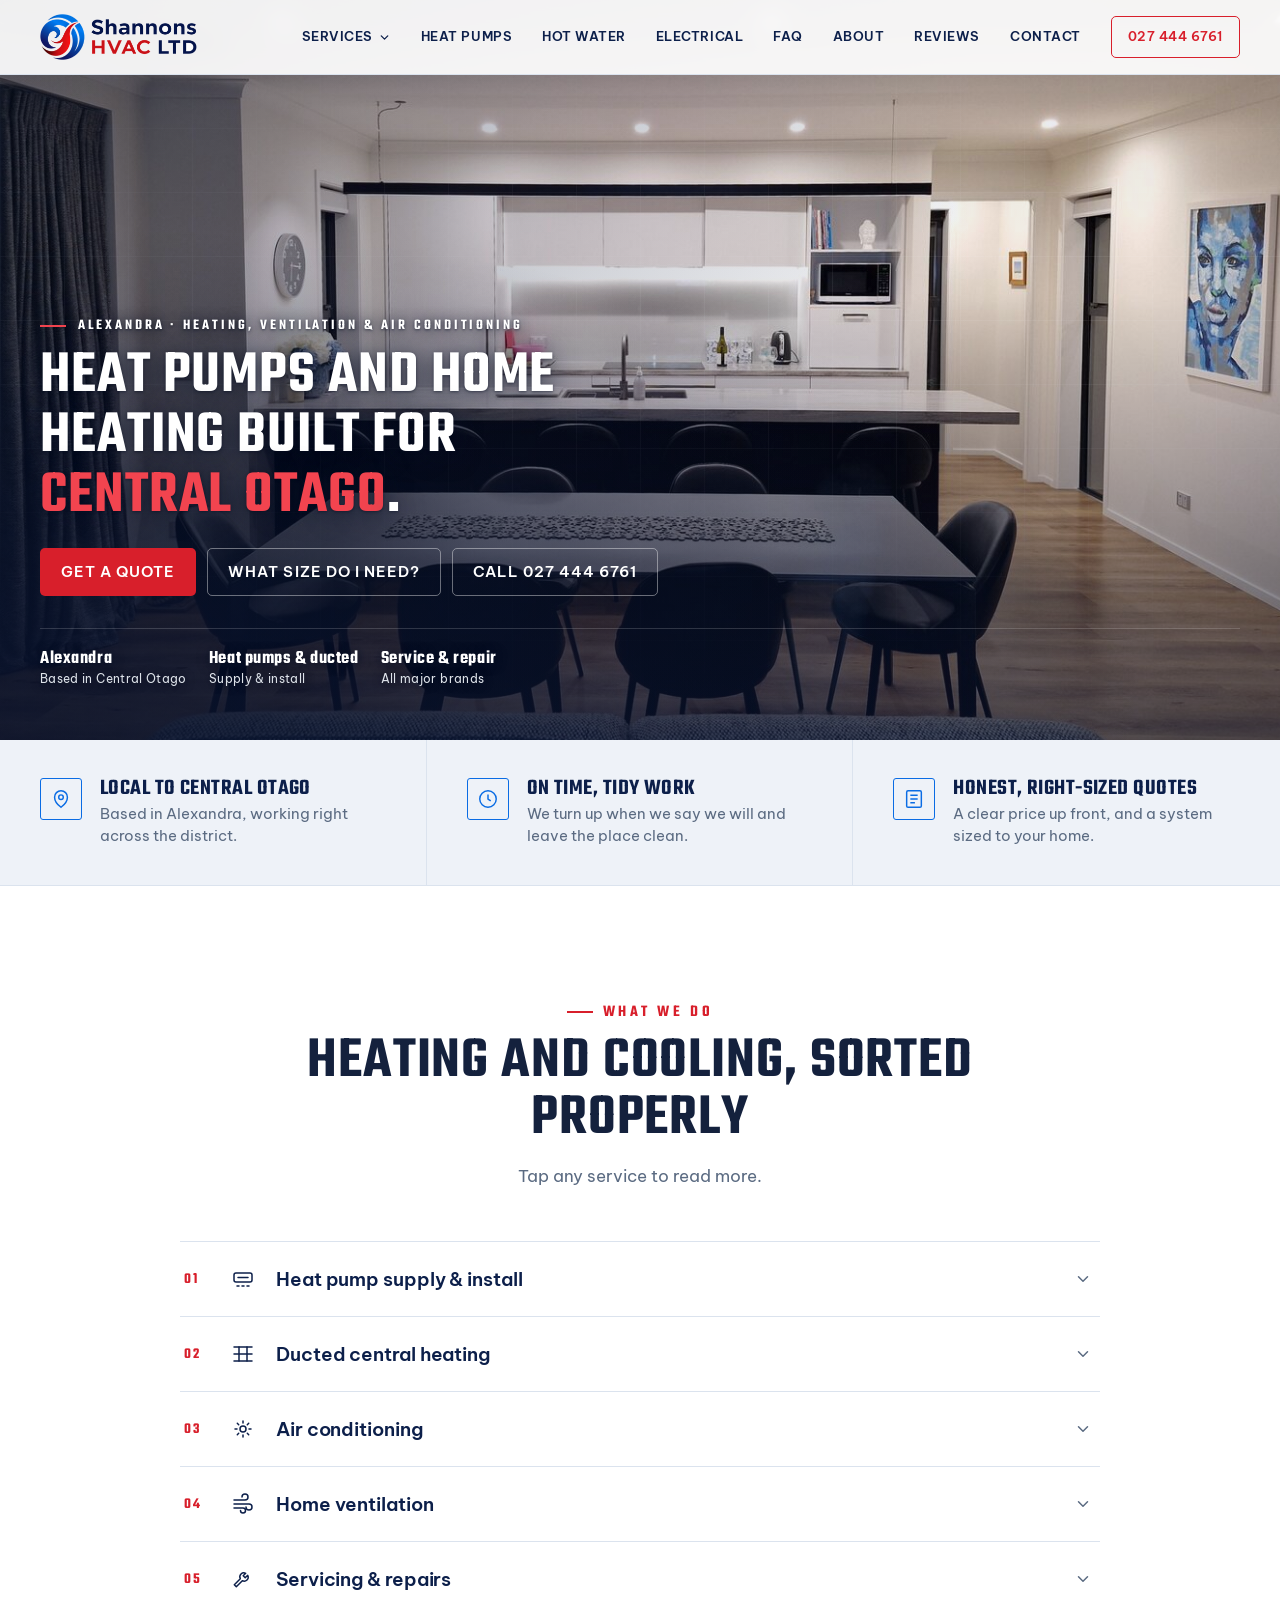
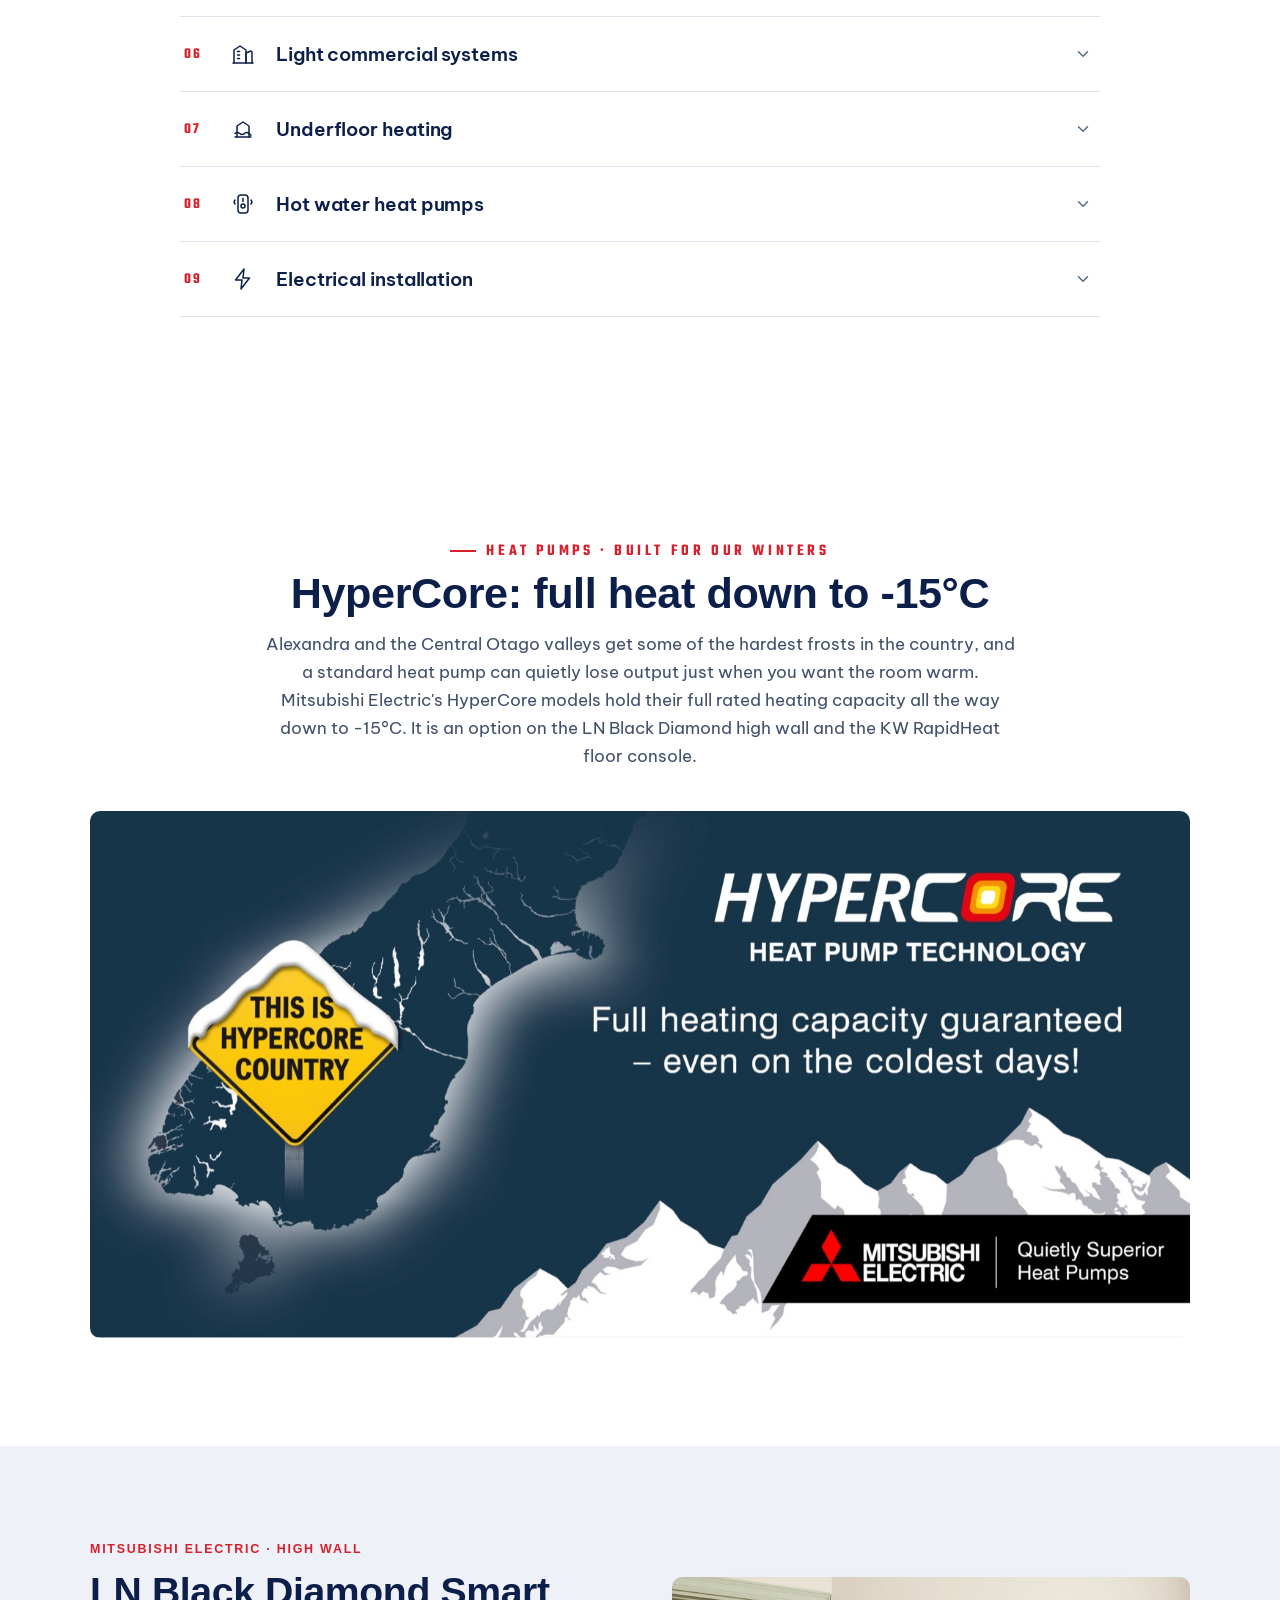
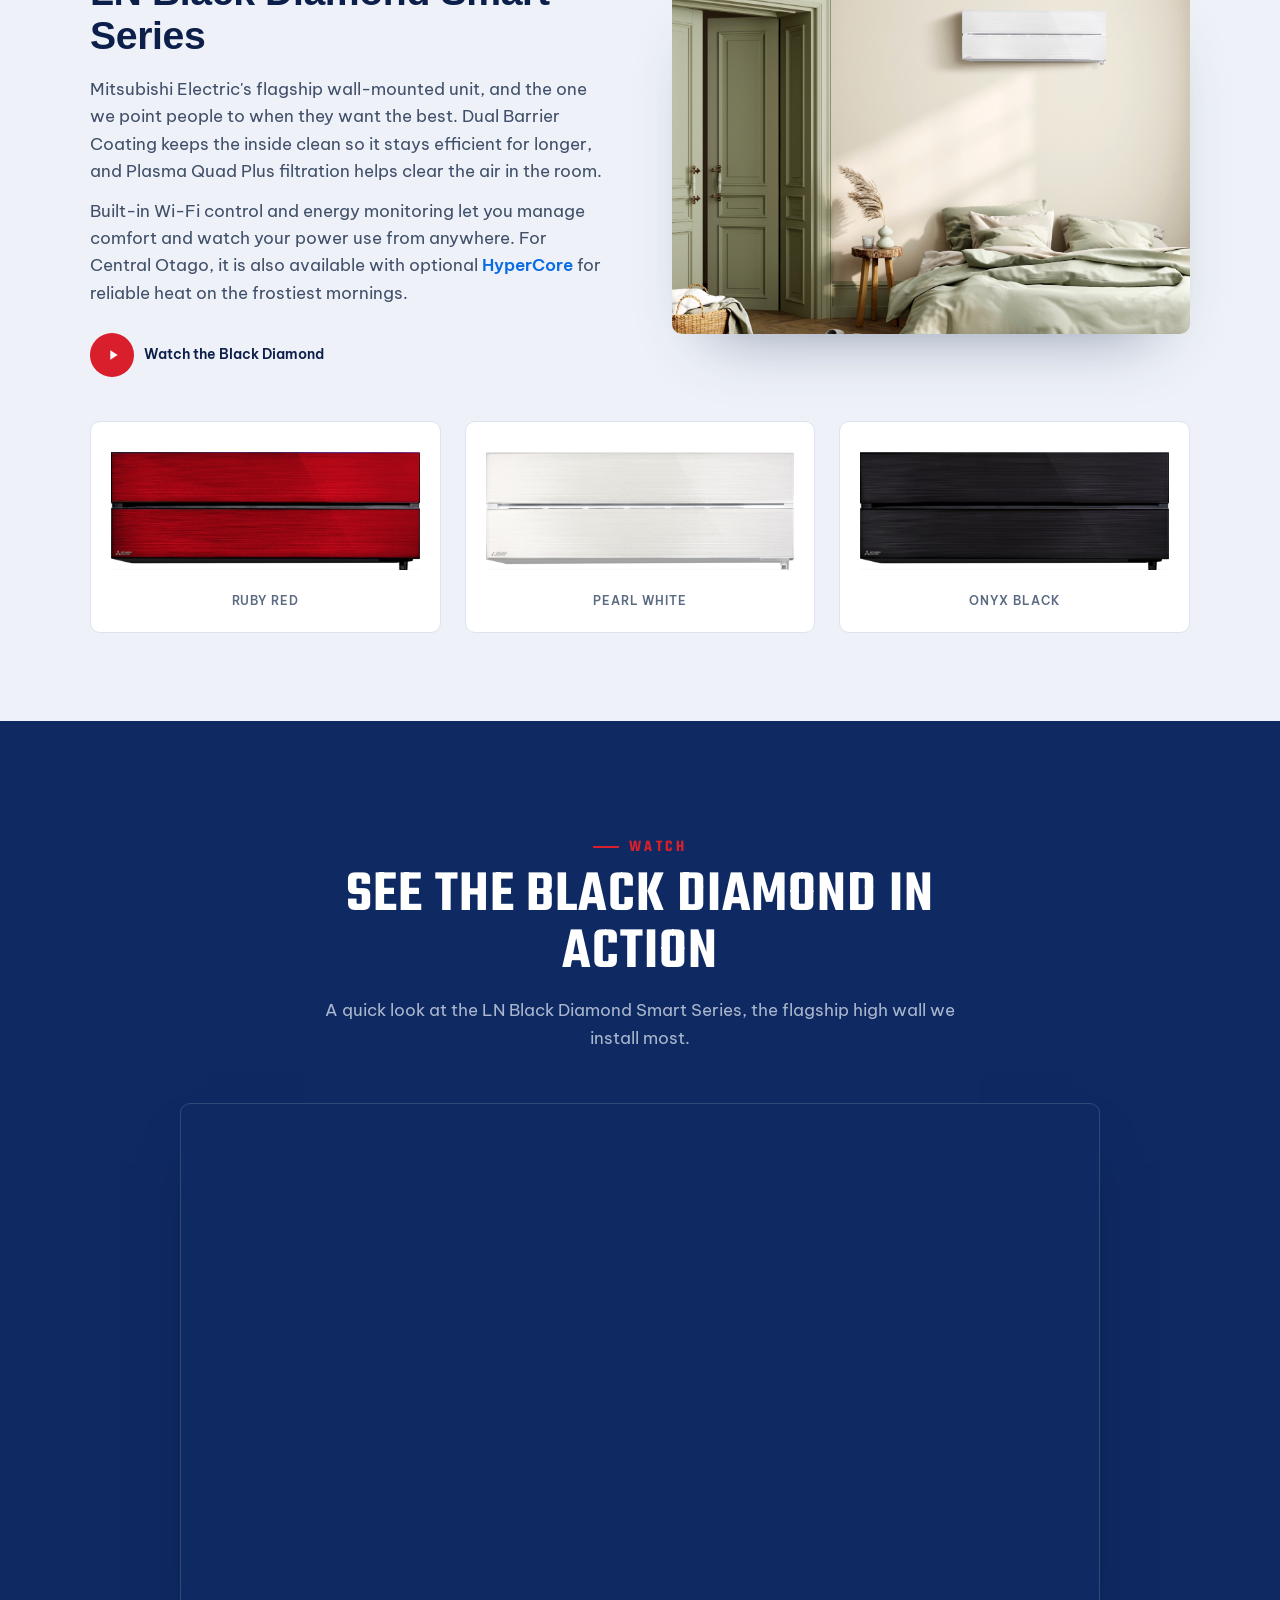
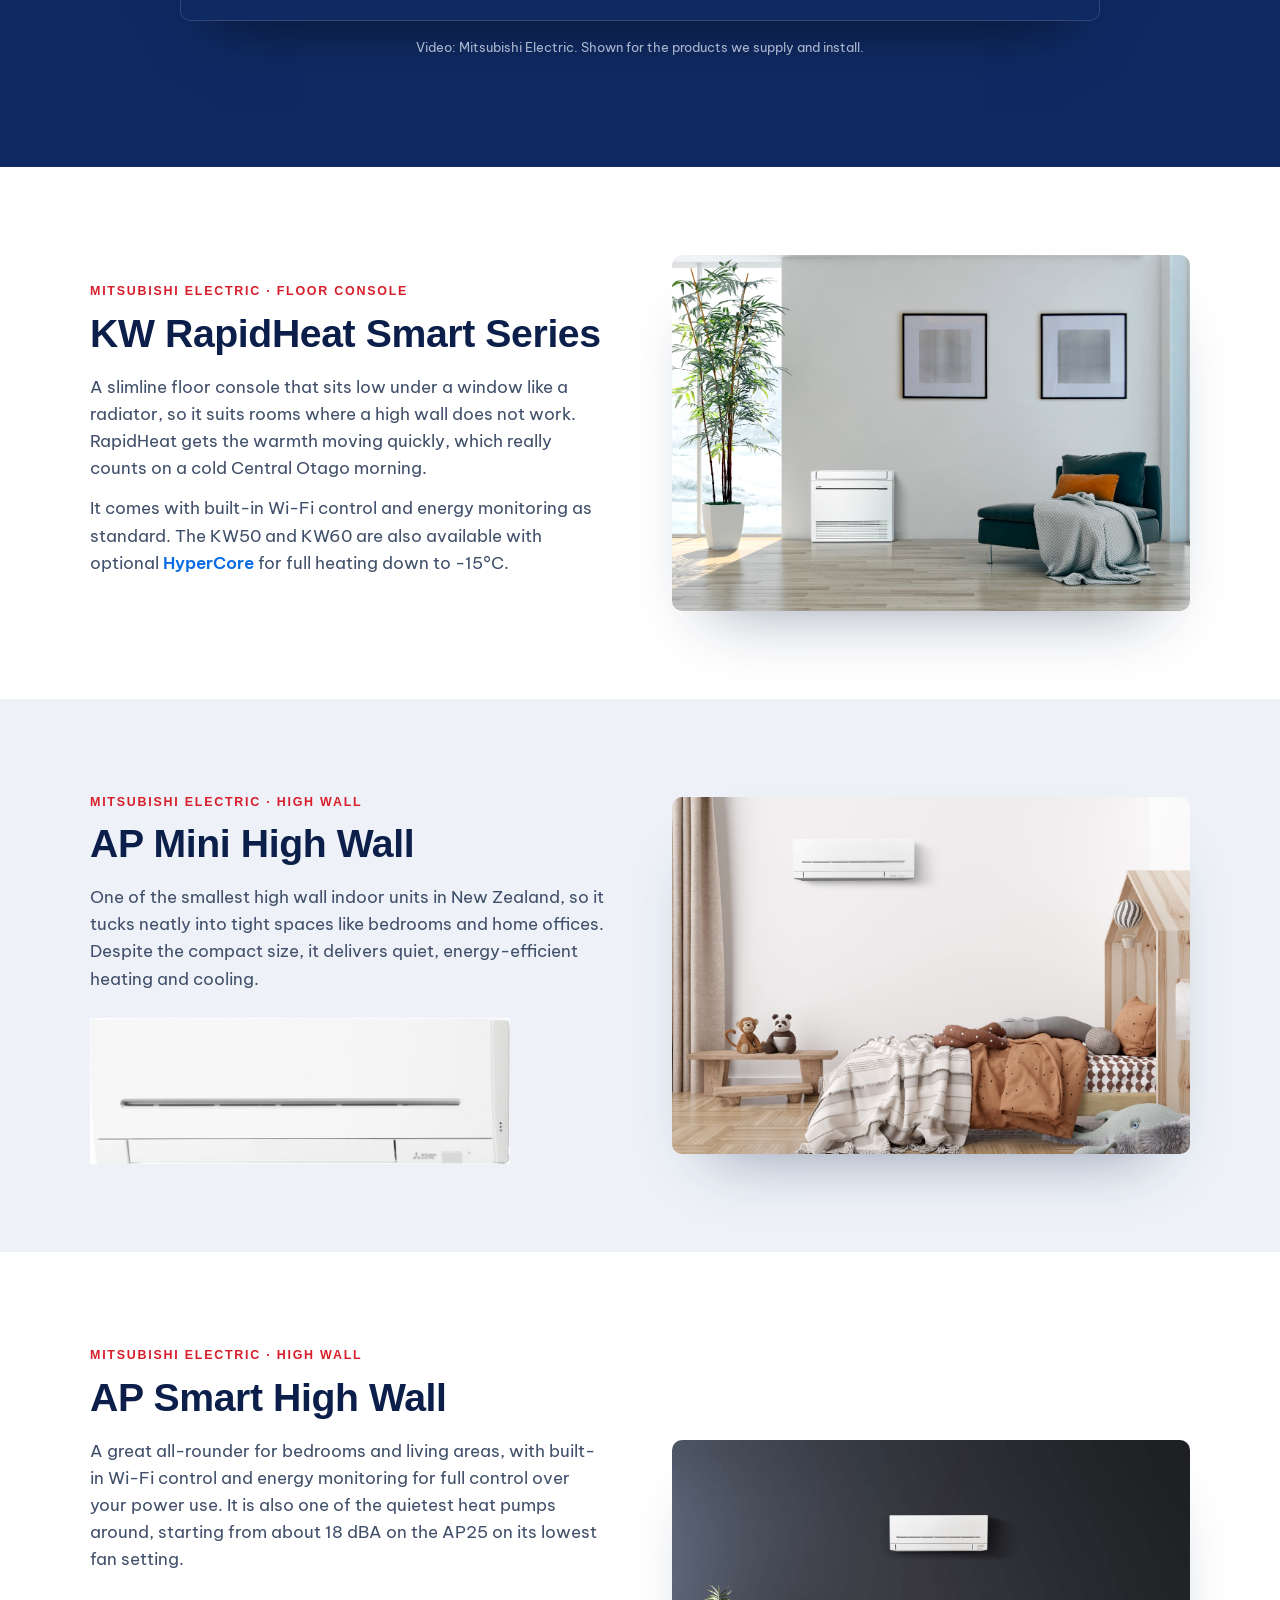
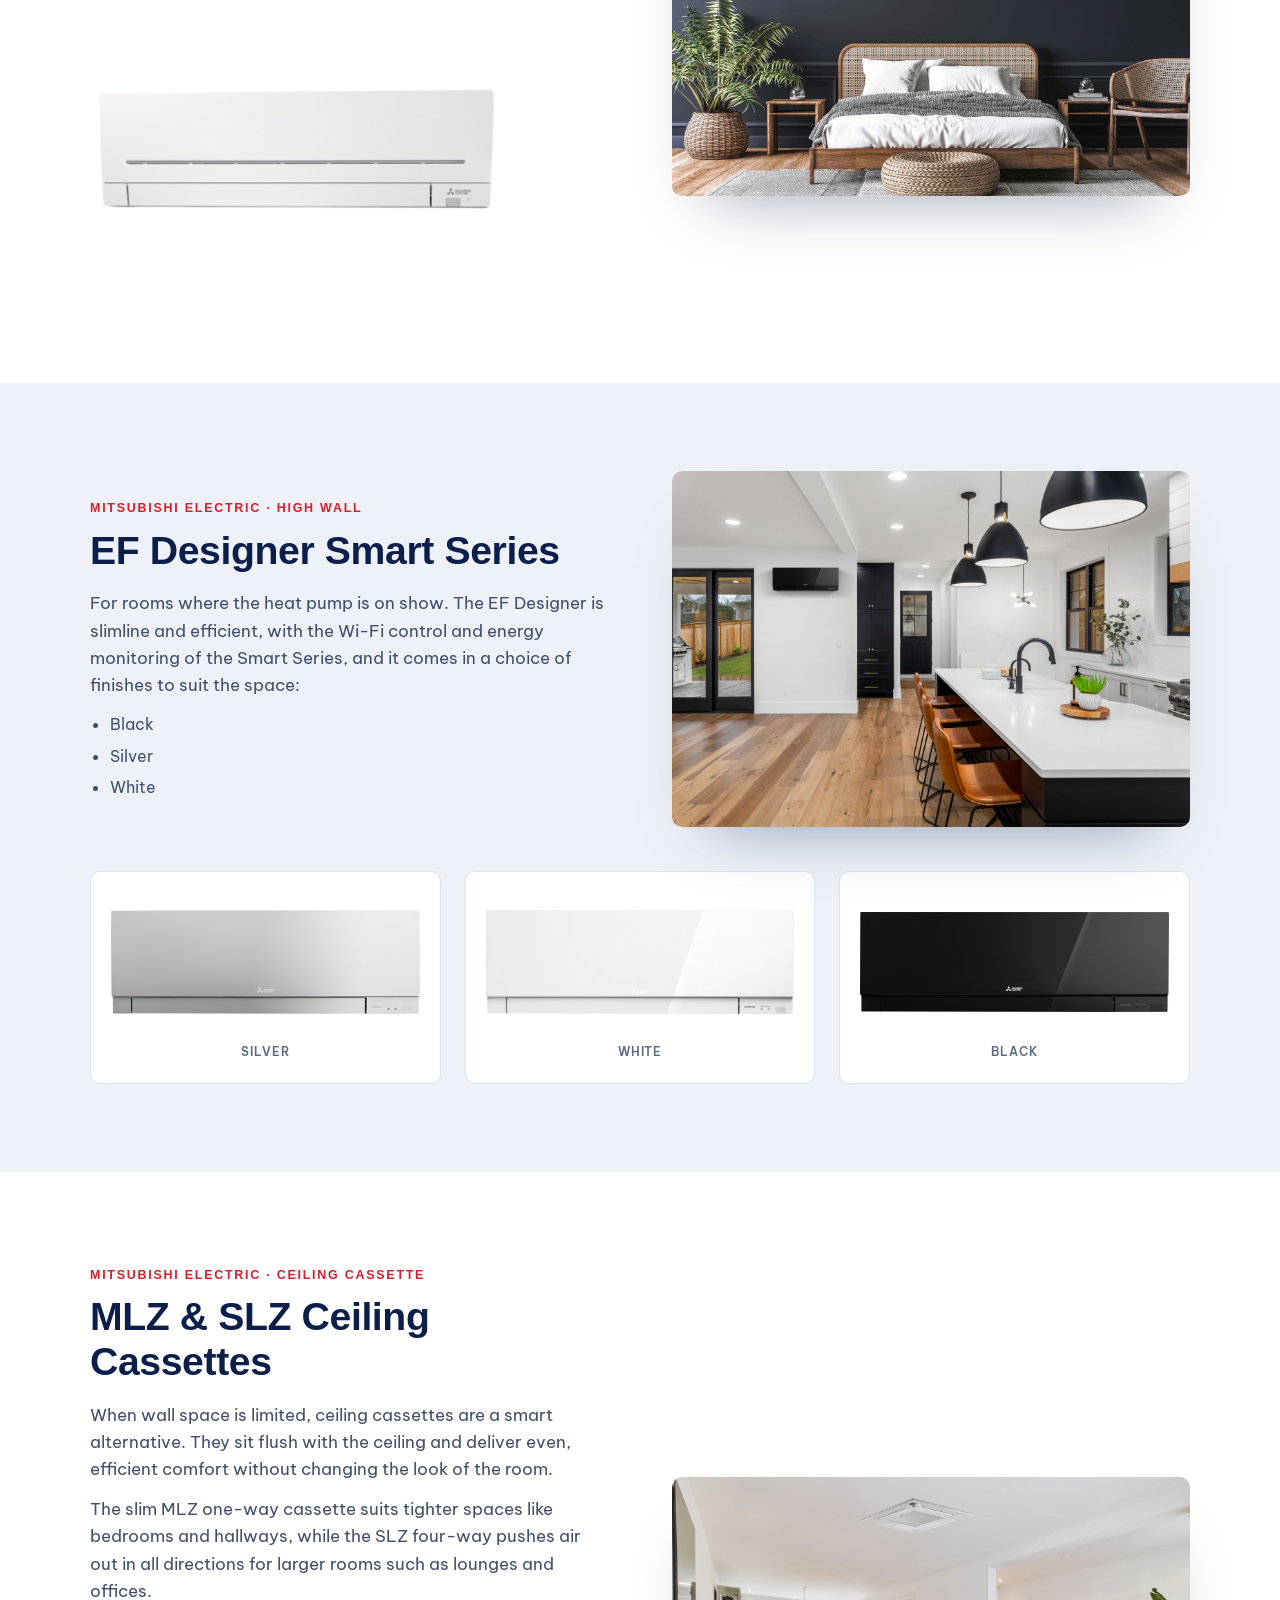
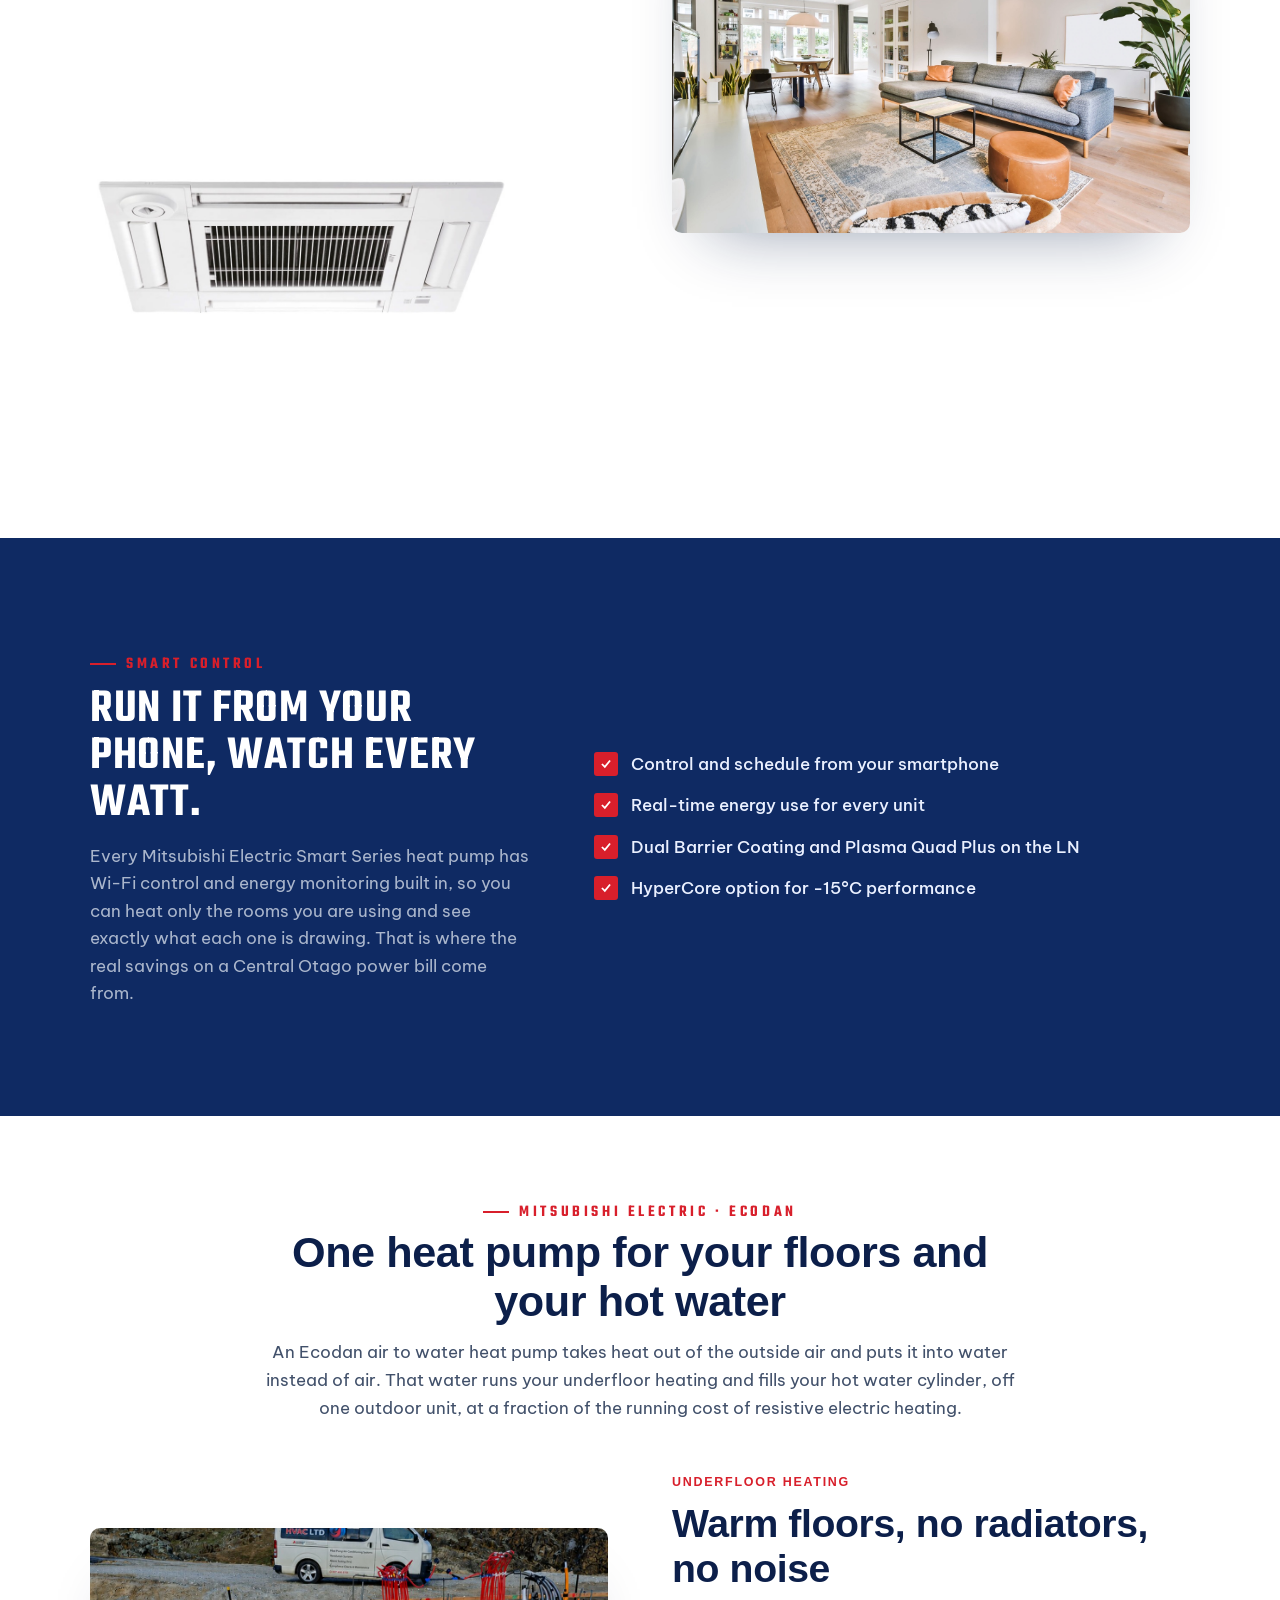
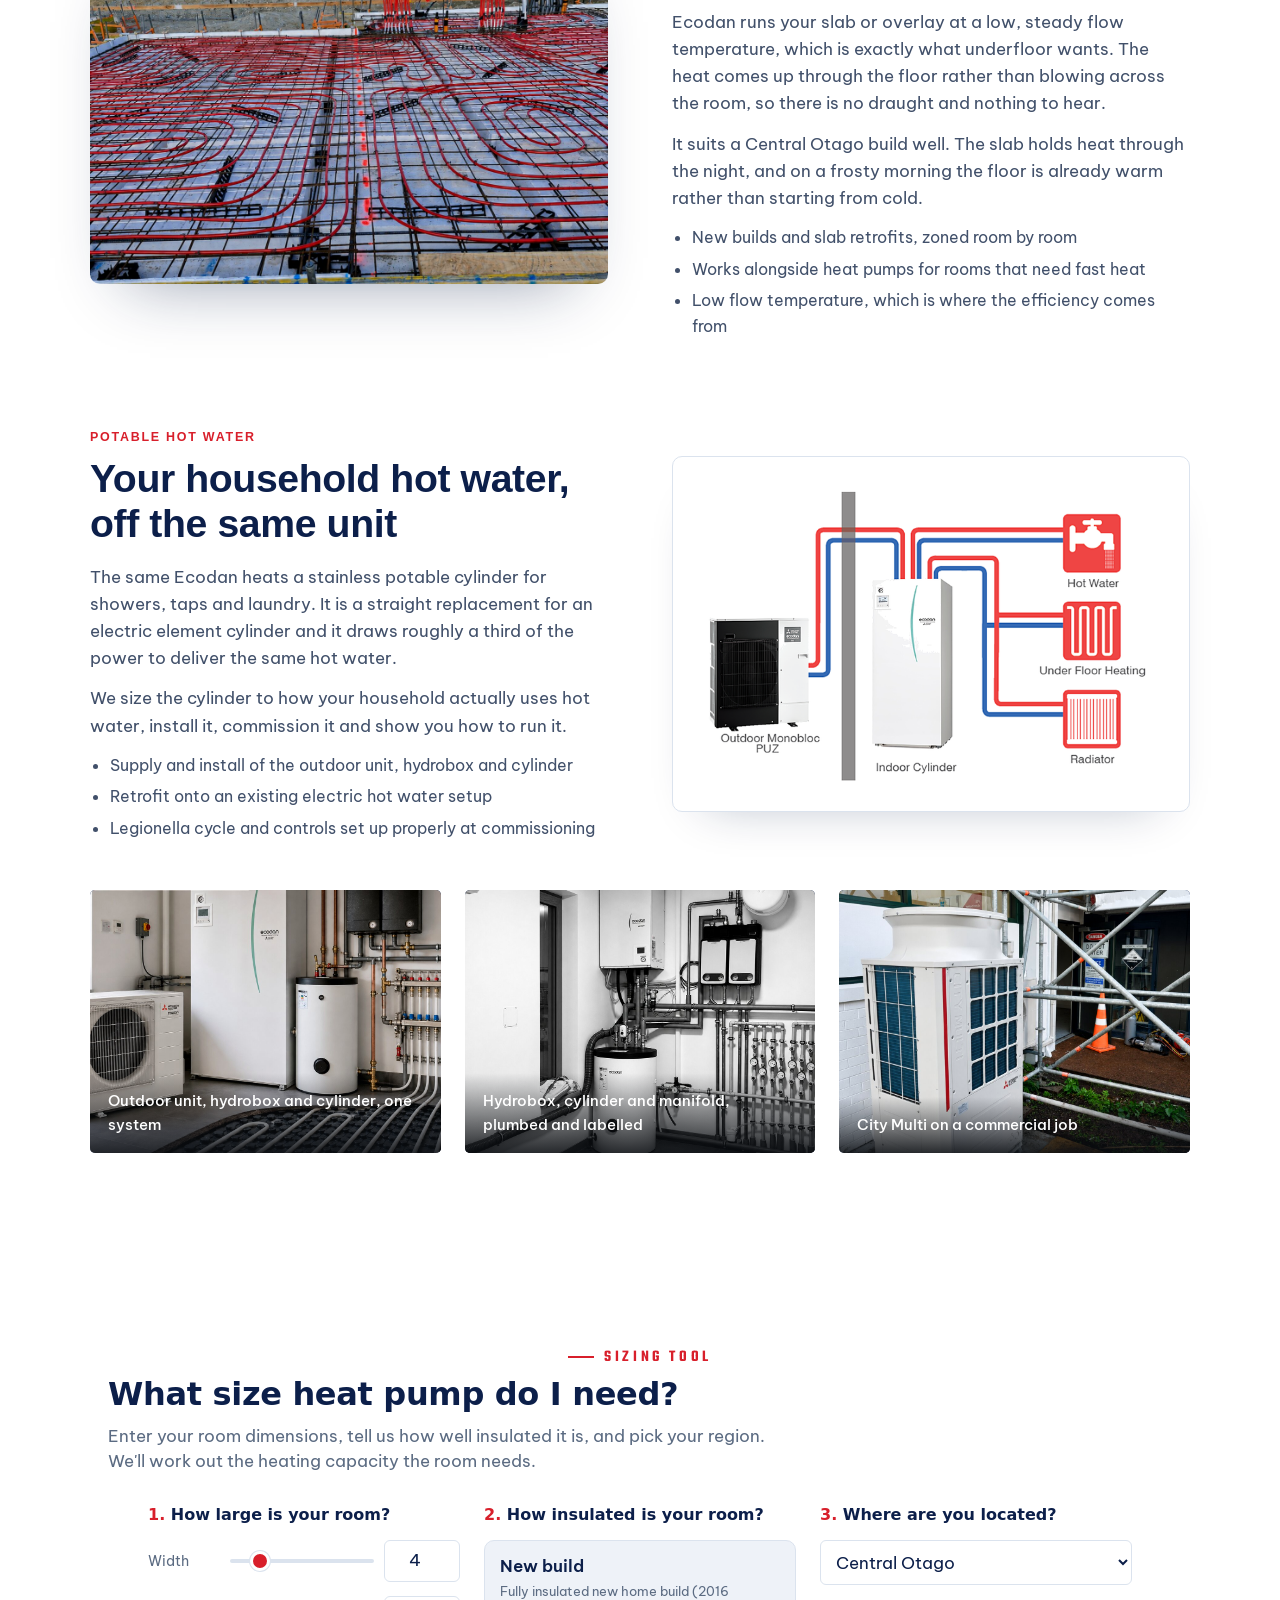
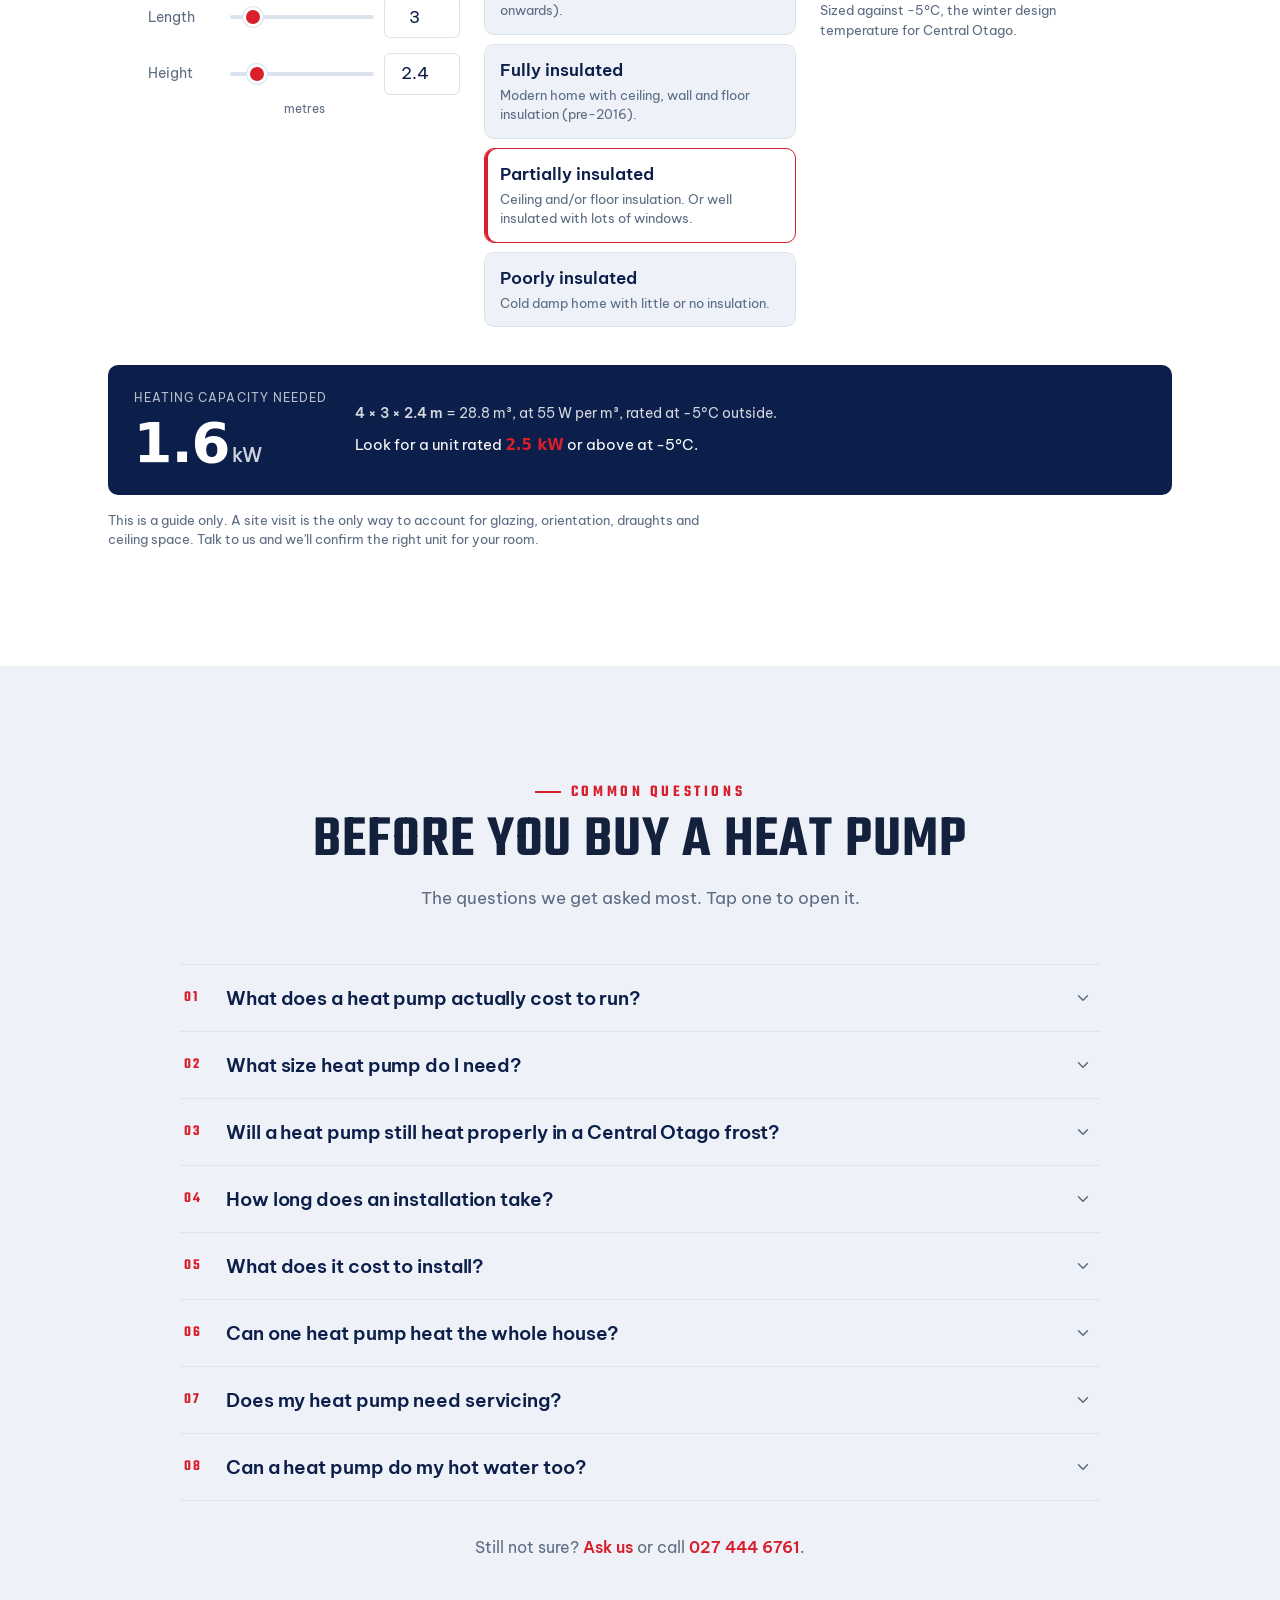
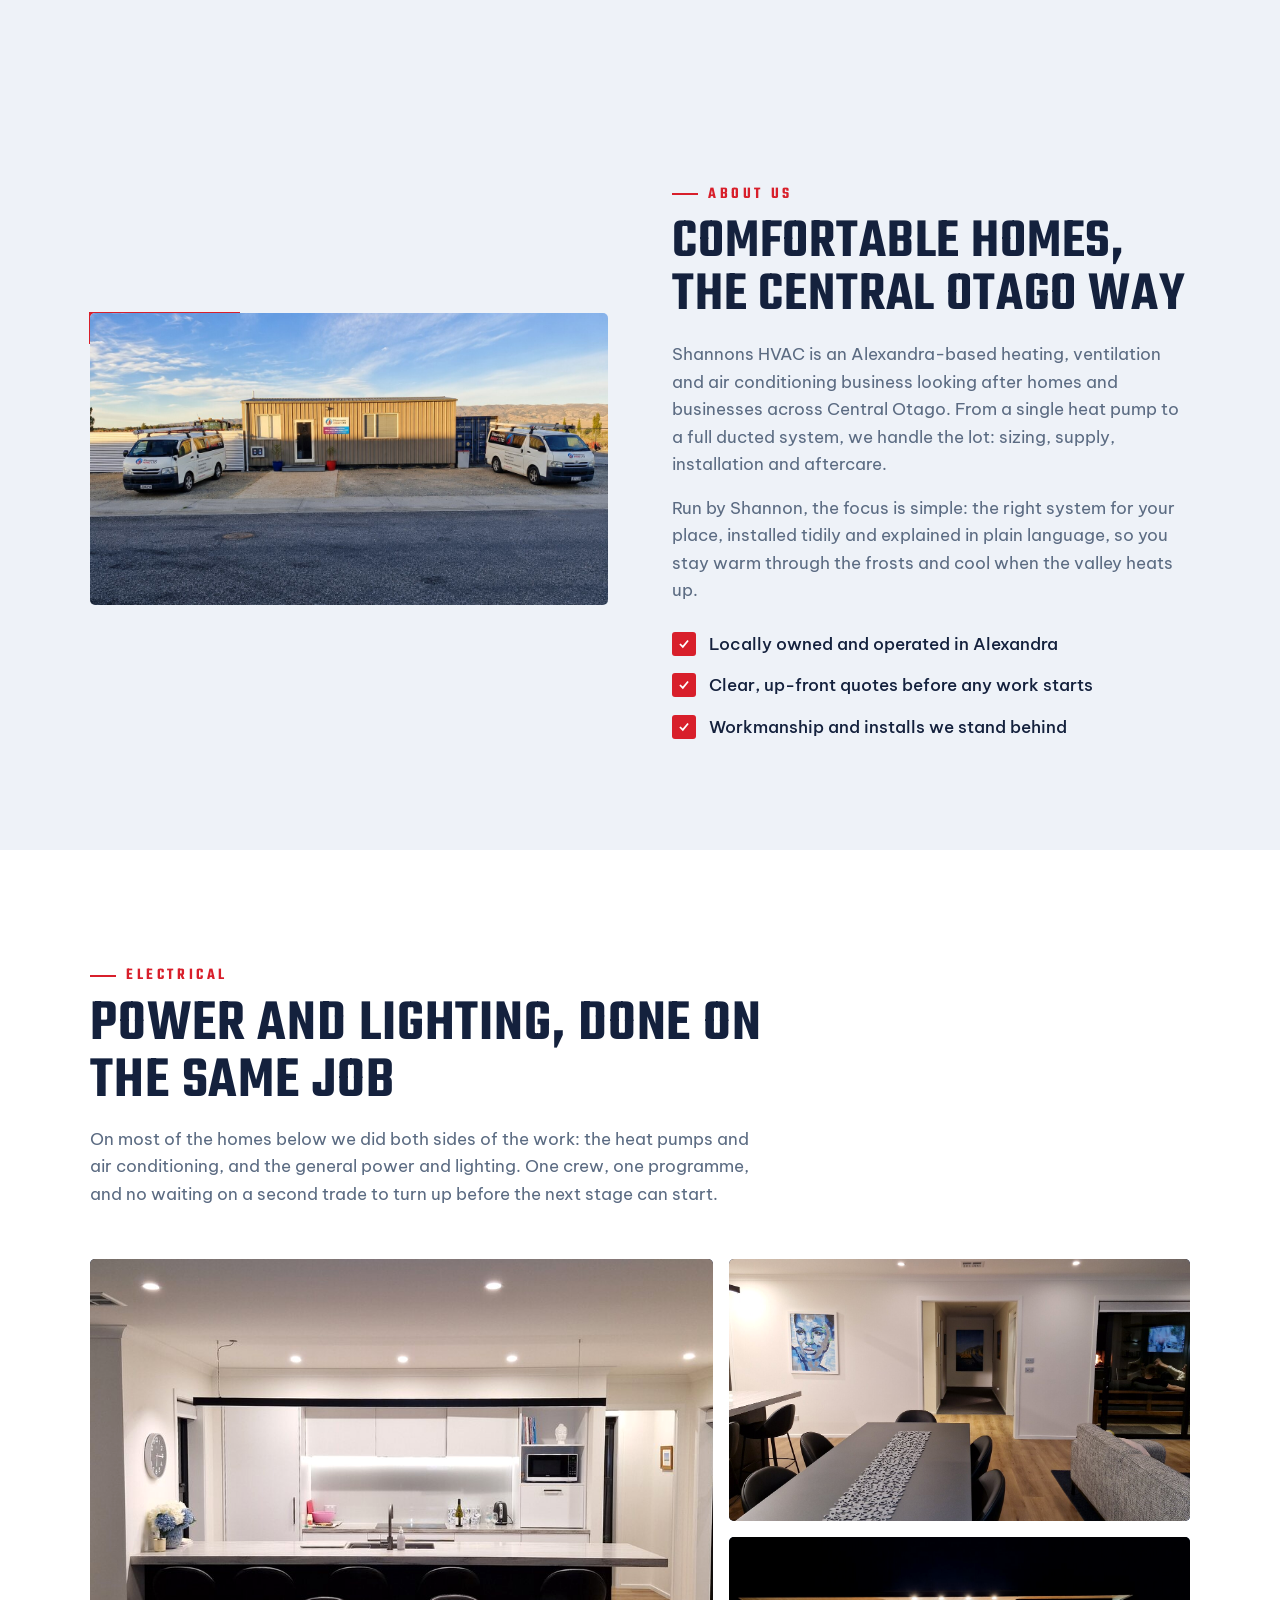
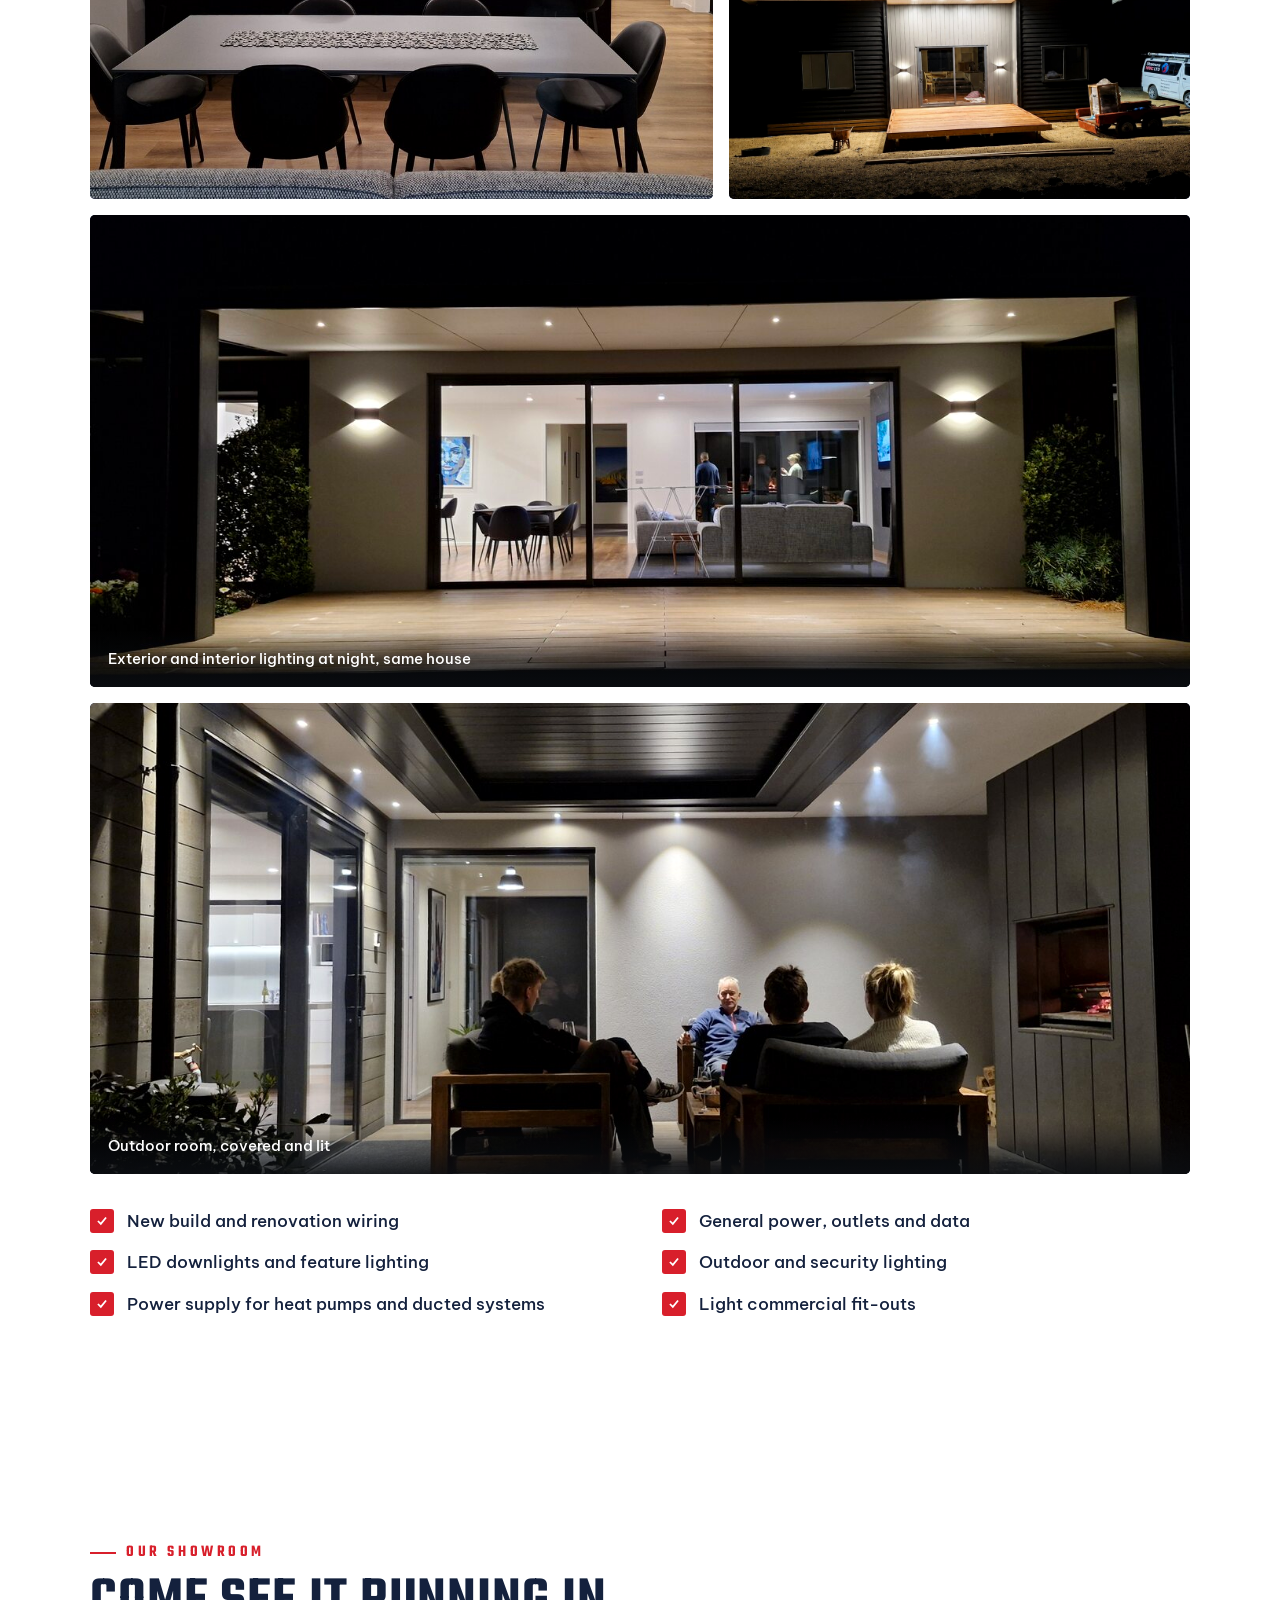
==== commit 7b994395: "Apply Shannon's feedback: accordions, FAQ, lighter hero, image fixes Also resyncs the repo with prod" ====
--- a/index.html
+++ b/index.html
@@ -4,19 +4,19 @@
 <meta charset="UTF-8">
 <meta name="viewport" content="width=device-width, initial-scale=1.0">
 <title>Shannons HVAC Limited | Heat Pumps & Air Conditioning, Alexandra</title>
-<meta name="description" content="Alexandra heat pump and air conditioning specialists — supply and installation of heat pumps, ducted heating and cooling, home ventilation and servicing for homes and businesses across Central Otago.">
-<meta name="theme-color" content="#0e1216">
+<meta name="description" content="Alexandra heat pump and air conditioning specialists. Heat pumps, ducted heating and cooling, Ecodan underfloor and hot water heat pumps, ventilation, servicing and electrical installation across Central Otago.">
+<meta name="theme-color" content="#ffffff">
 <link rel="canonical" href="https://shannons-hvac-limited-demo.vercel.app/">
 
 <!-- Open Graph -->
 <meta property="og:type" content="website">
-<meta property="og:title" content="Shannons HVAC Limited — Heat Pumps & Air Conditioning, Alexandra">
+<meta property="og:title" content="Shannons HVAC Limited | Heat Pumps & Air Conditioning, Alexandra">
 <meta property="og:description" content="Heat pump and air conditioning install, ducted heating and servicing for homes and businesses across Central Otago. Clear quotes, tidy installs.">
-<meta property="og:image" content="https://images.unsplash.com/photo-1718203862467-c33159fdc504?w=1200&q=70&auto=format&fit=crop">
+<meta property="og:image" content="https://shannons-hvac-limited-demo.vercel.app/img/apsmart-room.jpg">
 <meta property="og:url" content="https://shannons-hvac-limited-demo.vercel.app/">
 <meta name="twitter:card" content="summary_large_image">
 
-<link rel="icon" href="data:image/svg+xml,%3Csvg xmlns='http://www.w3.org/2000/svg' viewBox='0 0 100 100'%3E%3Crect width='100' height='100' rx='14' fill='%230e1216'/%3E%3Ctext x='50' y='73' font-size='62' text-anchor='middle' fill='%2316b4c6' font-family='Arial' font-weight='bold'%3ES%3C/text%3E%3C/svg%3E">
+<link rel="icon" href="data:image/svg+xml,%3Csvg xmlns='http://www.w3.org/2000/svg' viewBox='0 0 100 100'%3E%3Crect width='100' height='100' rx='14' fill='%230a1c44'/%3E%3Ctext x='50' y='73' font-size='62' text-anchor='middle' fill='%23ffffff' font-family='Arial' font-weight='bold'%3ES%3C/text%3E%3C/svg%3E">
 <link rel="preconnect" href="https://fonts.googleapis.com">
 <link rel="preconnect" href="https://fonts.gstatic.com" crossorigin>
 <link href="https://fonts.googleapis.com/css2?family=Teko:wght@400;500;600;700&family=Be+Vietnam+Pro:wght@400;500;600&display=swap" rel="stylesheet">
@@ -26,14 +26,29 @@
 
 <!-- ===== NAV ===== -->
 <nav class="nav" id="nav">
-  <a class="brand" href="index.html">
-    <span class="mark">S</span>
-    SHANNONS HVAC<small>Heating · Cooling · Alexandra</small>
+  <a class="brand" href="index.html" aria-label="Shannons HVAC Limited">
+    <img class="brand-logo" src="logo.png" alt="Shannons HVAC Limited" width="620" height="182">
   </a>
   <div class="nav-links" id="navLinks">
-    <a href="#services">Services</a>
+    <div class="nav-drop">
+      <a class="nav-drop-trigger" href="#services">Services<svg class="nav-caret" viewBox="0 0 24 24" aria-hidden="true"><path d="M6 9l6 6 6-6"/></svg></a>
+      <div class="nav-drop-menu">
+        <a href="#svc-heatpump">Heat pump supply &amp; install</a>
+        <a href="#svc-ducted">Ducted central heating</a>
+        <a href="#svc-aircon">Air conditioning</a>
+        <a href="#svc-ventilation">Home ventilation</a>
+        <a href="#svc-servicing">Servicing &amp; repairs</a>
+        <a href="#svc-commercial">Light commercial systems</a>
+        <a href="#svc-underfloor">Underfloor heating</a>
+        <a href="#svc-hotwater">Hot water heat pumps</a>
+        <a href="#svc-electrical">Electrical installation</a>
+      </div>
+    </div>
+    <a href="#heatpumps">Heat Pumps</a>
+    <a href="#hotwater">Hot Water</a>
+    <a href="#electrical">Electrical</a>
+    <a href="#faq">FAQ</a>
     <a href="#about">About</a>
-    <a href="#crew">Team</a>
     <a href="#reviews">Reviews</a>
     <a href="#contact">Contact</a>
     <a class="nav-phone" href="tel:+64274446761">027 444 6761</a>
@@ -44,17 +59,19 @@
 <!-- ===== HERO ===== -->
 <header class="hero">
   <div class="hero-slides" aria-hidden="true">
-    <div class="hero-slide active" style="background-image:url('https://images.unsplash.com/photo-1718203862467-c33159fdc504?w=1900&q=70&auto=format&fit=crop')"></div>
-    <div class="hero-slide" style="background-image:url('https://images.unsplash.com/photo-1698479603408-1a66a6d9e80f?w=1900&q=70&auto=format&fit=crop')"></div>
-    <div class="hero-slide" style="background-image:url('https://images.unsplash.com/photo-1651474738521-efacfb201039?w=1900&q=70&auto=format&fit=crop')"></div>
+    <div class="hero-slide active" style="background-image:url('img/elec-kitchen.jpg')"></div>
+    <div class="hero-slide" style="background-image:url('img/outdoor-units.jpg')"></div>
+    <div class="hero-slide" style="background-image:url('img/elec-dining.jpg')"></div>
+    <div class="hero-slide" style="background-image:url('img/elec-outdoor.jpg')"></div>
+    <div class="hero-slide" style="background-image:url('img/newbuild-night.jpg')"></div>
   </div>
   <div class="hero-grid" aria-hidden="true"></div>
   <div class="hero-inner">
     <p class="hero-eyebrow">Alexandra · Heating, Ventilation &amp; Air Conditioning</p>
     <h1>Heat pumps and home heating built for <em>Central Otago</em>.</h1>
-    <p class="lede">From a single wall-mounted heat pump to a whole-home ducted system, we size, supply and install the heating and cooling that gets you through hard Alexandra frosts — and keeps you cool when the valley turns on the heat.</p>
     <div class="hero-cta">
       <a class="btn btn--primary" href="#contact">Get a quote</a>
+      <a class="btn btn--ghost" href="#sizing">What size do I need?</a>
       <a class="btn btn--ghost" href="tel:+64274446761">Call 027 444 6761</a>
     </div>
     <div class="hero-meta">
@@ -70,80 +87,547 @@
   <div class="trust-grid">
     <div class="trust-item">
       <div class="trust-ic"><svg viewBox="0 0 24 24" fill="none" stroke="currentColor" stroke-width="1.6"><path d="M12 21s7-5.2 7-11a7 7 0 1 0-14 0c0 5.8 7 11 7 11Z"/><circle cx="12" cy="10" r="2.5"/></svg></div>
-      <div><h4>Local to Central Otago</h4><p>Based in Alexandra and working right across the district — we know what our winters and summers ask of a heating system.</p></div>
+      <div><h4>Local to Central Otago</h4><p>Based in Alexandra, working right across the district.</p></div>
     </div>
     <div class="trust-item">
       <div class="trust-ic"><svg viewBox="0 0 24 24" fill="none" stroke="currentColor" stroke-width="1.6"><path d="M12 7v5l3 2"/><circle cx="12" cy="12" r="9"/></svg></div>
-      <div><h4>On time, tidy work</h4><p>We turn up when we say we will, protect your home while we work, and leave the place clean once the system's up and running.</p></div>
+      <div><h4>On time, tidy work</h4><p>We turn up when we say we will and leave the place clean.</p></div>
     </div>
     <div class="trust-item">
       <div class="trust-ic"><svg viewBox="0 0 24 24" fill="none" stroke="currentColor" stroke-width="1.6"><rect x="4" y="3" width="16" height="18" rx="1.5"/><path d="M8 8h8M8 12h8M8 16h5"/></svg></div>
-      <div><h4>Honest, right-sized quotes</h4><p>A clear quote up front and a system sized to your home — not the biggest unit we can sell you.</p></div>
+      <div><h4>Honest, right-sized quotes</h4><p>A clear price up front, and a system sized to your home.</p></div>
     </div>
   </div>
 </section>
 
 <!-- ===== SERVICES ===== -->
-<section class="band-light" id="services">
+<section class="band-light" id="services" style="scroll-margin-top:70px">
   <div class="wrap">
-    <div class="sec-head reveal">
-      <span class="eyebrow">What we do</span>
+    <div class="sec-head center reveal">
+      <span class="eyebrow center">What we do</span>
       <h2>Heating and cooling, sorted properly</h2>
-      <p>Whether you're after a single heat pump, a whole-home ducted system or a service before winter, here's how we keep Central Otago homes and businesses comfortable.</p>
-    </div>
-    <div class="svc-grid reveal">
-      <div class="svc-card">
-        <span class="svc-num">01</span>
-        <div class="svc-ic"><svg viewBox="0 0 24 24" fill="none" stroke="currentColor"><rect x="3" y="6" width="18" height="9" rx="2"/><path d="M6 19h2M11 19h2M16 19h2M7 10.5h10"/></svg></div>
-        <h3>Heat pump supply &amp; install</h3>
-        <p>Wall-mounted and floor-console heat pumps sized to your room and our climate — efficient heating through frosty winters and cooling when summer turns dry and hot.</p>
-      </div>
-      <div class="svc-card">
-        <span class="svc-num">02</span>
-        <div class="svc-ic"><svg viewBox="0 0 24 24" fill="none" stroke="currentColor"><path d="M3 5h18M3 12h18M3 19h18"/><path d="M8 5v14M16 5v14"/></svg></div>
-        <h3>Ducted central heating</h3>
-        <p>Whole-home ducted systems that warm or cool every room from one quiet, zoned setup — ideal for new builds and renovations across the district.</p>
-      </div>
-      <div class="svc-card">
-        <span class="svc-num">03</span>
-        <div class="svc-ic"><svg viewBox="0 0 24 24" fill="none" stroke="currentColor"><circle cx="12" cy="12" r="3"/><path d="M12 4v2M12 18v2M4 12h2M18 12h2M6.3 6.3l1.4 1.4M16.3 16.3l1.4 1.4M17.7 6.3l-1.4 1.4M7.7 16.3l-1.4 1.4"/></svg></div>
-        <h3>Air conditioning</h3>
-        <p>Cooling for homes, offices, shops and workshops — from a single high-wall head to multi-room systems, supplied and installed to handle the local heat.</p>
-      </div>
-      <div class="svc-card">
-        <span class="svc-num">04</span>
-        <div class="svc-ic"><svg viewBox="0 0 24 24" fill="none" stroke="currentColor"><path d="M3 8h11a3 3 0 1 0-3-3"/><path d="M3 12h15a3 3 0 1 1-3 3"/><path d="M3 16h9a2.5 2.5 0 1 1-2.5 2.5"/></svg></div>
-        <h3>Home ventilation</h3>
-        <p>Positive-pressure and heat-transfer ventilation to clear condensation, damp and stale air — keeping your home drier, healthier and easier to heat.</p>
-      </div>
-      <div class="svc-card">
-        <span class="svc-num">05</span>
-        <div class="svc-ic"><svg viewBox="0 0 24 24" fill="none" stroke="currentColor"><path d="M14.7 6.3a4 4 0 0 0-5.4 5.4l-6 6 2 2 6-6a4 4 0 0 0 5.4-5.4l-2.5 2.5-2-2 2.5-2.5Z"/></svg></div>
-        <h3>Servicing &amp; repairs</h3>
-        <p>Filter cleans, regas, fault-finding and tune-ups that keep your heat pump running efficiently and your warranty intact — for any brand.</p>
-      </div>
-      <div class="svc-card">
-        <span class="svc-num">06</span>
-        <div class="svc-ic"><svg viewBox="0 0 24 24" fill="none" stroke="currentColor"><path d="M3 21V8l6-4 6 4v13"/><path d="M15 21V11l5-2 1 1v11"/><path d="M2 21h20M6.5 9.5h2M6.5 13h2M6.5 16.5h2"/></svg></div>
-        <h3>Light commercial systems</h3>
-        <p>Heating and cooling for shops, offices, cafés and workshops, plus ongoing maintenance to keep them running through the busy season.</p>
-      </div>
-    </div>
+      <p>Tap any service to read more.</p>
+    </div>
+    <div class="acc reveal">
+      <details class="acc-item" id="svc-heatpump" style="scroll-margin-top:88px">
+        <summary>
+          <span class="acc-num">01</span>
+          <span class="acc-ic" aria-hidden="true"><svg viewBox="0 0 24 24" fill="none" stroke="currentColor"><rect x="3" y="6" width="18" height="9" rx="2"/><path d="M6 19h2M11 19h2M16 19h2M7 10.5h10"/></svg></span>
+          <h3>Heat pump supply &amp; install</h3>
+          <span class="acc-chev" aria-hidden="true"><svg viewBox="0 0 24 24"><path d="M6 9l6 6 6-6"/></svg></span>
+        </summary>
+        <div class="acc-body">
+          <p>Wall-mounted and floor-console heat pumps sized to your room and our climate: efficient heating through frosty winters and cooling when summer turns dry and hot.</p>
+        </div>
+      </details>
+      <details class="acc-item" id="svc-ducted" style="scroll-margin-top:88px">
+        <summary>
+          <span class="acc-num">02</span>
+          <span class="acc-ic" aria-hidden="true"><svg viewBox="0 0 24 24" fill="none" stroke="currentColor"><path d="M3 5h18M3 12h18M3 19h18"/><path d="M8 5v14M16 5v14"/></svg></span>
+          <h3>Ducted central heating</h3>
+          <span class="acc-chev" aria-hidden="true"><svg viewBox="0 0 24 24"><path d="M6 9l6 6 6-6"/></svg></span>
+        </summary>
+        <div class="acc-body">
+          <p>Whole-home ducted systems that warm or cool every room from one quiet, zoned setup, ideal for new builds and renovations across the district.</p>
+        </div>
+      </details>
+      <details class="acc-item" id="svc-aircon" style="scroll-margin-top:88px">
+        <summary>
+          <span class="acc-num">03</span>
+          <span class="acc-ic" aria-hidden="true"><svg viewBox="0 0 24 24" fill="none" stroke="currentColor"><circle cx="12" cy="12" r="3"/><path d="M12 4v2M12 18v2M4 12h2M18 12h2M6.3 6.3l1.4 1.4M16.3 16.3l1.4 1.4M17.7 6.3l-1.4 1.4M7.7 16.3l-1.4 1.4"/></svg></span>
+          <h3>Air conditioning</h3>
+          <span class="acc-chev" aria-hidden="true"><svg viewBox="0 0 24 24"><path d="M6 9l6 6 6-6"/></svg></span>
+        </summary>
+        <div class="acc-body">
+          <p>Cooling for homes, offices, shops and workshops, from a single high wall head to multi-room systems, supplied and installed to handle the local heat.</p>
+        </div>
+      </details>
+      <details class="acc-item" id="svc-ventilation" style="scroll-margin-top:88px">
+        <summary>
+          <span class="acc-num">04</span>
+          <span class="acc-ic" aria-hidden="true"><svg viewBox="0 0 24 24" fill="none" stroke="currentColor"><path d="M3 8h11a3 3 0 1 0-3-3"/><path d="M3 12h15a3 3 0 1 1-3 3"/><path d="M3 16h9a2.5 2.5 0 1 1-2.5 2.5"/></svg></span>
+          <h3>Home ventilation</h3>
+          <span class="acc-chev" aria-hidden="true"><svg viewBox="0 0 24 24"><path d="M6 9l6 6 6-6"/></svg></span>
+        </summary>
+        <div class="acc-body">
+          <p>Positive-pressure and heat-transfer ventilation to clear condensation, damp and stale air, keeping your home drier, healthier and easier to heat.</p>
+        </div>
+      </details>
+      <details class="acc-item" id="svc-servicing" style="scroll-margin-top:88px">
+        <summary>
+          <span class="acc-num">05</span>
+          <span class="acc-ic" aria-hidden="true"><svg viewBox="0 0 24 24" fill="none" stroke="currentColor"><path d="M14.7 6.3a4 4 0 0 0-5.4 5.4l-6 6 2 2 6-6a4 4 0 0 0 5.4-5.4l-2.5 2.5-2-2 2.5-2.5Z"/></svg></span>
+          <h3>Servicing &amp; repairs</h3>
+          <span class="acc-chev" aria-hidden="true"><svg viewBox="0 0 24 24"><path d="M6 9l6 6 6-6"/></svg></span>
+        </summary>
+        <div class="acc-body">
+          <p>Filter cleans, regas, fault-finding and tune-ups that keep your heat pump running efficiently and your warranty intact, on any brand.</p>
+        </div>
+      </details>
+      <details class="acc-item" id="svc-commercial" style="scroll-margin-top:88px">
+        <summary>
+          <span class="acc-num">06</span>
+          <span class="acc-ic" aria-hidden="true"><svg viewBox="0 0 24 24" fill="none" stroke="currentColor"><path d="M3 21V8l6-4 6 4v13"/><path d="M15 21V11l5-2 1 1v11"/><path d="M2 21h20M6.5 9.5h2M6.5 13h2M6.5 16.5h2"/></svg></span>
+          <h3>Light commercial systems</h3>
+          <span class="acc-chev" aria-hidden="true"><svg viewBox="0 0 24 24"><path d="M6 9l6 6 6-6"/></svg></span>
+        </summary>
+        <div class="acc-body">
+          <p>Heating and cooling for shops, offices, caf&eacute;s and workshops, plus ongoing maintenance to keep them running through the busy season.</p>
+        </div>
+      </details>
+      <details class="acc-item" id="svc-underfloor" style="scroll-margin-top:88px">
+        <summary>
+          <span class="acc-num">07</span>
+          <span class="acc-ic" aria-hidden="true"><svg viewBox="0 0 24 24" fill="none" stroke="currentColor"><path d="M4 20h16"/><path d="M6 20V9l6-4 6 4v11"/><path d="M4 16.5c1.6-1.4 3.1-1.4 4.7 0s3.1 1.4 4.7 0 3.1-1.4 4.7 0 1.6 1.4 1.9 1.6"/></svg></span>
+          <h3>Underfloor heating</h3>
+          <span class="acc-chev" aria-hidden="true"><svg viewBox="0 0 24 24"><path d="M6 9l6 6 6-6"/></svg></span>
+        </summary>
+        <div class="acc-body">
+          <p>Mitsubishi Electric Ecodan air to water systems running slab and overlay underfloor, zoned room by room, at the low flow temperatures that make underfloor efficient.</p>
+        </div>
+      </details>
+      <details class="acc-item" id="svc-hotwater" style="scroll-margin-top:88px">
+        <summary>
+          <span class="acc-num">08</span>
+          <span class="acc-ic" aria-hidden="true"><svg viewBox="0 0 24 24" fill="none" stroke="currentColor"><rect x="7" y="3" width="10" height="18" rx="3"/><path d="M12 6.5v3"/><circle cx="12" cy="14" r="2"/><path d="M4 8c-1.2 1.4-1.2 2.6 0 4"/><path d="M20 8c1.2 1.4 1.2 2.6 0 4"/></svg></span>
+          <h3>Hot water heat pumps</h3>
+          <span class="acc-chev" aria-hidden="true"><svg viewBox="0 0 24 24"><path d="M6 9l6 6 6-6"/></svg></span>
+        </summary>
+        <div class="acc-body">
+          <p>Ecodan potable hot water systems that heat your household cylinder for roughly a third of the power an electric element uses. New installs and retrofits.</p>
+        </div>
+      </details>
+      <details class="acc-item" id="svc-electrical" style="scroll-margin-top:88px">
+        <summary>
+          <span class="acc-num">09</span>
+          <span class="acc-ic" aria-hidden="true"><svg viewBox="0 0 24 24" fill="none" stroke="currentColor"><path d="M13 2 4.5 13H11l-1 9 8.5-11H12l1-9Z"/></svg></span>
+          <h3>Electrical installation</h3>
+          <span class="acc-chev" aria-hidden="true"><svg viewBox="0 0 24 24"><path d="M6 9l6 6 6-6"/></svg></span>
+        </summary>
+        <div class="acc-body">
+          <p>General power, outlets, data and lighting for new builds and renovations. On most jobs we do this alongside the heat pumps so it is one crew and one programme.</p>
+        </div>
+      </details>
+    </div>
+  </div>
+</section>
+
+<!-- ===== HEAT PUMPS (detailed) ===== -->
+<section class="band-light" id="heatpumps" style="scroll-margin-top:70px">
+  <div class="hc-intro">
+    <span class="eyebrow center">Heat pumps &middot; built for our winters</span>
+    <h2>HyperCore: full heat down to -15&deg;C</h2>
+    <p>Alexandra and the Central Otago valleys get some of the hardest frosts in the country, and a standard heat pump can quietly lose output just when you want the room warm. Mitsubishi Electric's HyperCore models hold their full rated heating capacity all the way down to -15&deg;C. It is an option on the LN Black Diamond high wall and the KW RapidHeat floor console.</p>
+  </div>
+  <div class="hc-banner">
+    <img src="img/hypercore.jpg" alt="Mitsubishi Electric HyperCore technology, full heating capacity even on the coldest days" loading="lazy">
+  </div>
+</section>
+
+<!-- LN BLACK DIAMOND -->
+<section class="hp band-bone">
+  <div class="hp-grid">
+    <div class="hp-copy reveal">
+      <span class="kicker">Mitsubishi Electric &middot; High Wall</span>
+      <h2>LN Black Diamond Smart Series</h2>
+      <p>Mitsubishi Electric's flagship wall-mounted unit, and the one we point people to when they want the best. Dual Barrier Coating keeps the inside clean so it stays efficient for longer, and Plasma Quad Plus filtration helps clear the air in the room.</p>
+      <p>Built-in Wi-Fi control and energy monitoring let you manage comfort and watch your power use from anywhere. For Central Otago, it is also available with optional <span class="u">HyperCore</span> for reliable heat on the frostiest mornings.</p>
+      <a class="play-link" href="#video"><span class="pl"><svg viewBox="0 0 24 24"><path d="M8 5v14l11-7z"/></svg></span> Watch the Black Diamond</a>
+    </div>
+    <div class="hp-figure reveal">
+      <img src="img/ln-room.jpg" alt="Mitsubishi Electric LN Black Diamond high wall heat pump in a calm bedroom" loading="lazy">
+    </div>
+  </div>
+  <div class="hp-renders reveal">
+    <div class="hp-swatch"><img src="img/ln-red.jpg" alt="LN Black Diamond in red"><span>Ruby Red</span></div>
+    <div class="hp-swatch"><img src="img/ln-white.jpg" alt="LN Black Diamond in white"><span>Pearl White</span></div>
+    <div class="hp-swatch"><img src="img/ln-black.jpg" alt="LN Black Diamond in black"><span>Onyx Black</span></div>
+  </div>
+</section>
+
+<!-- VIDEO -->
+<section class="band-dark" id="video">
+  <div class="wrap">
+    <div class="sec-head center">
+      <span class="eyebrow center">Watch</span>
+      <h2>See the Black Diamond in action</h2>
+      <p>A quick look at the LN Black Diamond Smart Series, the flagship high wall we install most.</p>
+    </div>
+    <div class="videowrap">
+      <div class="ratio">
+        <iframe src="https://www.youtube-nocookie.com/embed/Oxl1jw3iy6M" title="Mitsubishi Electric LN Black Diamond Smart Series" loading="lazy" allow="accelerometer; autoplay; clipboard-write; encrypted-media; gyroscope; picture-in-picture" allowfullscreen></iframe>
+      </div>
+    </div>
+    <p class="video-note">Video: Mitsubishi Electric. Shown for the products we supply and install.</p>
+  </div>
+</section>
+
+<!-- KW RAPIDHEAT -->
+<section class="hp band-light">
+  <div class="hp-grid">
+    <div class="hp-copy reveal">
+      <span class="kicker">Mitsubishi Electric &middot; Floor Console</span>
+      <h2>KW RapidHeat Smart Series</h2>
+      <p>A slimline floor console that sits low under a window like a radiator, so it suits rooms where a high wall does not work. RapidHeat gets the warmth moving quickly, which really counts on a cold Central Otago morning.</p>
+      <p>It comes with built-in Wi-Fi control and energy monitoring as standard. The KW50 and KW60 are also available with optional <span class="u">HyperCore</span> for full heating down to -15&deg;C.</p>
+    </div>
+    <div class="hp-figure reveal">
+      <img src="img/kw-room.jpg" alt="Mitsubishi Electric KW RapidHeat floor console heat pump in a living room" loading="lazy">
+    </div>
+  </div>
+</section>
+
+<!-- AP MINI -->
+<section class="hp band-bone">
+  <div class="hp-grid">
+    <div class="hp-copy reveal">
+      <span class="kicker">Mitsubishi Electric &middot; High Wall</span>
+      <h2>AP Mini High Wall</h2>
+      <p>One of the smallest high wall indoor units in New Zealand, so it tucks neatly into tight spaces like bedrooms and home offices. Despite the compact size, it delivers quiet, energy-efficient heating and cooling.</p>
+      <div class="hp-under"><img src="img/apmini.jpg" alt="Mitsubishi Electric AP Mini high wall heat pump unit"></div>
+    </div>
+    <div class="hp-figure reveal">
+      <img src="img/apmini-room.jpg" alt="Mitsubishi Electric AP Mini heat pump in a child's bedroom" loading="lazy">
+    </div>
+  </div>
+</section>
+
+<!-- AP SMART -->
+<section class="hp band-light">
+  <div class="hp-grid">
+    <div class="hp-copy reveal">
+      <span class="kicker">Mitsubishi Electric &middot; High Wall</span>
+      <h2>AP Smart High Wall</h2>
+      <p>A great all-rounder for bedrooms and living areas, with built-in Wi-Fi control and energy monitoring for full control over your power use. It is also one of the quietest heat pumps around, starting from about 18 dBA on the AP25 on its lowest fan setting.</p>
+      <div class="hp-under"><img src="img/apsmart.jpg" alt="Mitsubishi Electric AP Smart high wall heat pump unit"></div>
+    </div>
+    <div class="hp-figure reveal">
+      <img src="img/apsmart-room.jpg" alt="Mitsubishi Electric AP Smart heat pump in a dark, modern bedroom" loading="lazy">
+    </div>
+  </div>
+</section>
+
+<!-- EF DESIGNER -->
+<section class="hp band-bone">
+  <div class="hp-grid">
+    <div class="hp-copy reveal">
+      <span class="kicker">Mitsubishi Electric &middot; High Wall</span>
+      <h2>EF Designer Smart Series</h2>
+      <p>For rooms where the heat pump is on show. The EF Designer is slimline and efficient, with the Wi-Fi control and energy monitoring of the Smart Series, and it comes in a choice of finishes to suit the space:</p>
+      <ul><li>Black</li><li>Silver</li><li>White</li></ul>
+    </div>
+    <div class="hp-figure reveal">
+      <img src="img/ef-room.jpg" alt="Mitsubishi Electric EF Designer heat pump in a modern kitchen" loading="lazy">
+    </div>
+  </div>
+  <div class="hp-renders reveal">
+    <div class="hp-swatch"><img src="img/ef-silver.jpg" alt="EF Designer in silver"><span>Silver</span></div>
+    <div class="hp-swatch"><img src="img/ef-white.jpg" alt="EF Designer in white"><span>White</span></div>
+    <div class="hp-swatch"><img src="img/ef-black.jpg" alt="EF Designer in black"><span>Black</span></div>
+  </div>
+</section>
+
+<!-- CEILING CASSETTE -->
+<section class="hp band-light">
+  <div class="hp-grid">
+    <div class="hp-copy reveal">
+      <span class="kicker">Mitsubishi Electric &middot; Ceiling Cassette</span>
+      <h2>MLZ &amp; SLZ Ceiling Cassettes</h2>
+      <p>When wall space is limited, ceiling cassettes are a smart alternative. They sit flush with the ceiling and deliver even, efficient comfort without changing the look of the room.</p>
+      <p>The slim MLZ one-way cassette suits tighter spaces like bedrooms and hallways, while the SLZ four-way pushes air out in all directions for larger rooms such as lounges and offices.</p>
+      <div class="hp-under"><img src="img/cassette.jpg" alt="Mitsubishi Electric ceiling cassette heat pump unit"></div>
+    </div>
+    <div class="hp-figure reveal">
+      <img src="img/cassette-room.jpg" alt="Mitsubishi Electric ceiling cassette in a modern open-plan living room" loading="lazy">
+    </div>
+  </div>
+</section>
+
+<!-- SMART CONTROL -->
+<section class="band-dark">
+  <div class="wrap contact-split" style="align-items:center">
+    <div>
+      <span class="eyebrow">Smart control</span>
+      <h2 style="color:#fff;font-size:clamp(2rem,4vw,3rem);text-transform:uppercase;font-weight:600;line-height:.98;margin:12px 0 16px">Run it from your phone, watch every watt.</h2>
+      <p style="color:var(--muted-dark);max-width:46ch">Every Mitsubishi Electric Smart Series heat pump has Wi-Fi control and energy monitoring built in, so you can heat only the rooms you are using and see exactly what each one is drawing. That is where the real savings on a Central Otago power bill come from.</p>
+    </div>
+    <ul class="checklist" style="margin-top:0">
+      <li style="color:#eaf0ff"><span class="ck"><svg viewBox="0 0 24 24" fill="none" stroke="currentColor"><path d="M5 12l5 5 9-11"/></svg></span> Control and schedule from your smartphone</li>
+      <li style="color:#eaf0ff"><span class="ck"><svg viewBox="0 0 24 24" fill="none" stroke="currentColor"><path d="M5 12l5 5 9-11"/></svg></span> Real-time energy use for every unit</li>
+      <li style="color:#eaf0ff"><span class="ck"><svg viewBox="0 0 24 24" fill="none" stroke="currentColor"><path d="M5 12l5 5 9-11"/></svg></span> Dual Barrier Coating and Plasma Quad Plus on the LN</li>
+      <li style="color:#eaf0ff"><span class="ck"><svg viewBox="0 0 24 24" fill="none" stroke="currentColor"><path d="M5 12l5 5 9-11"/></svg></span> HyperCore option for -15&deg;C performance</li>
+    </ul>
+  </div>
+</section>
+
+<!-- ===== ECODAN HOT WATER HEAT PUMPS ===== -->
+<section class="hp band-light" id="hotwater" style="scroll-margin-top:70px">
+  <div class="hc-intro reveal">
+    <span class="eyebrow center" style="display:flex;justify-content:center">Mitsubishi Electric &middot; Ecodan</span>
+    <h2>One heat pump for your floors and your hot water</h2>
+    <p>An Ecodan air to water heat pump takes heat out of the outside air and puts it into water instead of air. That water runs your underfloor heating and fills your hot water cylinder, off one outdoor unit, at a fraction of the running cost of resistive electric heating.</p>
+  </div>
+
+  <div class="hp-grid" style="margin-top:44px">
+    <div class="hp-figure reveal">
+      <img src="img/underfloor-slab.jpg" alt="Underfloor heating loops tied out across a slab before the pour, with a Shannons HVAC van on site" width="1200" height="900" loading="lazy">
+    </div>
+    <div class="hp-copy reveal">
+      <span class="kicker">Underfloor heating</span>
+      <h2>Warm floors, no radiators, no noise</h2>
+      <p>Ecodan runs your slab or overlay at a low, steady flow temperature, which is exactly what underfloor wants. The heat comes up through the floor rather than blowing across the room, so there is no draught and nothing to hear.</p>
+      <p>It suits a Central Otago build well. The slab holds heat through the night, and on a frosty morning the floor is already warm rather than starting from cold.</p>
+      <ul>
+        <li>New builds and slab retrofits, zoned room by room</li>
+        <li>Works alongside heat pumps for rooms that need fast heat</li>
+        <li>Low flow temperature, which is where the efficiency comes from</li>
+      </ul>
+    </div>
+  </div>
+
+  <div class="hp-grid" style="margin-top:clamp(44px,6vw,78px)">
+    <div class="hp-copy reveal">
+      <span class="kicker">Potable hot water</span>
+      <h2>Your household hot water, off the same unit</h2>
+      <p>The same Ecodan heats a stainless potable cylinder for showers, taps and laundry. It is a straight replacement for an electric element cylinder and it draws roughly a third of the power to deliver the same hot water.</p>
+      <p>We size the cylinder to how your household actually uses hot water, install it, commission it and show you how to run it.</p>
+      <ul>
+        <li>Supply and install of the outdoor unit, hydrobox and cylinder</li>
+        <li>Retrofit onto an existing electric hot water setup</li>
+        <li>Legionella cycle and controls set up properly at commissioning</li>
+      </ul>
+    </div>
+    <div class="hp-figure reveal">
+      <img class="diagram" src="img/hw-ecodan-diagram.png" alt="How an Ecodan works: an outdoor monobloc unit feeding an indoor cylinder, which supplies hot water, underfloor heating and radiators" width="2658" height="1728" loading="lazy">
+    </div>
+  </div>
+
+  <div class="hp-renders reveal">
+    <figure class="shot" style="aspect-ratio:16/12;margin:0">
+      <img src="img/hw-underfloor.jpg" alt="Ecodan outdoor unit, hydrobox and hot water cylinder plumbed to underfloor heating loops" width="1400" height="891" loading="lazy">
+      <figcaption style="opacity:1;transform:none">Outdoor unit, hydrobox and cylinder, one system</figcaption>
+    </figure>
+    <figure class="shot" style="aspect-ratio:16/12;margin:0">
+      <img src="img/hw-plantroom.jpg" alt="An Ecodan hydrobox, buffer cylinder and underfloor manifold installed in a plant room" width="1100" height="825" loading="lazy">
+      <figcaption style="opacity:1;transform:none">Hydrobox, cylinder and manifold, plumbed and labelled</figcaption>
+    </figure>
+    <figure class="shot" style="aspect-ratio:16/12;margin:0">
+      <img src="img/commercial-vrf.jpg" alt="A Mitsubishi Electric City Multi commercial heat pump installed on a site" width="1100" height="814" loading="lazy">
+      <figcaption style="opacity:1;transform:none">City Multi on a commercial job</figcaption>
+    </figure>
+  </div>
+</section>
+
+<!-- ===== SIZING CALCULATOR ===== -->
+<section class="band-light" id="sizing" style="scroll-margin-top:70px">
+  <div class="wrap">
+    <span class="eyebrow center" style="display:flex;justify-content:center;margin-bottom:6px">Sizing tool</span>
+    <style>
+      .hpsize{--ink:#0c1f4a;--ink-soft:#5b6b82;--accent:#d81f2b;--line:#dbe3ee;--surface:#ffffff;--surface-2:#eef2f8;--radius:10px;--font:"Be Vietnam Pro",system-ui,-apple-system,sans-serif}
+      .hpsize *,.hpsize *::before,.hpsize *::after{box-sizing:border-box}
+      .hpsize{font-family:var(--font);color:var(--ink);max-width:1080px;margin:0 auto;padding:8px;line-height:1.5}
+      .hpsize h2{font-family:var(--font);font-size:clamp(1.5rem,3vw,2rem);font-weight:700;text-transform:none;letter-spacing:-0.01em;margin:0 0 .4em}
+      .hpsize .hp-intro{color:var(--ink-soft);margin:0 0 1.75rem;max-width:62ch}
+      .hpsize .hp-grid{display:grid;grid-template-columns:repeat(3,1fr);gap:1.5rem;align-items:start}
+      @media(max-width:860px){.hpsize .hp-grid{grid-template-columns:1fr}}
+      .hpsize fieldset{border:0;margin:0;padding:0;min-width:0}
+      .hpsize legend{font-size:1rem;font-weight:700;padding:0 0 .85rem;display:block}
+      .hpsize legend .hp-num{color:var(--accent);font-variant-numeric:tabular-nums;margin-right:.35em}
+      .hpsize .hp-dim{display:grid;grid-template-columns:4.5rem 1fr 4.75rem;align-items:center;gap:.65rem;margin-bottom:.9rem}
+      .hpsize .hp-dim>label{font-size:.875rem;color:var(--ink-soft)}
+      .hpsize .hp-dim input[type="number"]{width:100%;padding:.45rem .5rem;border:1px solid var(--line);border-radius:6px;font:inherit;font-variant-numeric:tabular-nums;text-align:center;background:var(--surface);color:inherit}
+      .hpsize .hp-dim input[type="number"]:focus-visible,.hpsize select:focus-visible,.hpsize .hp-opt:focus-visible{outline:2px solid var(--accent);outline-offset:2px}
+      .hpsize .hp-unit{grid-column:3;font-size:.75rem;color:var(--ink-soft);text-align:center;margin:-.55rem 0 .55rem}
+      .hpsize input[type="range"]{-webkit-appearance:none;appearance:none;width:100%;height:4px;border-radius:4px;background:var(--line);cursor:pointer}
+      .hpsize input[type="range"]::-webkit-slider-thumb{-webkit-appearance:none;width:20px;height:20px;border-radius:50%;background:var(--accent);border:3px solid var(--surface);box-shadow:0 0 0 1px var(--line)}
+      .hpsize input[type="range"]::-moz-range-thumb{width:20px;height:20px;border:3px solid var(--surface);border-radius:50%;background:var(--accent);box-shadow:0 0 0 1px var(--line)}
+      .hpsize .hp-opt{display:block;width:100%;text-align:left;background:var(--surface-2);border:1px solid var(--line);border-radius:var(--radius);padding:.8rem .95rem;margin-bottom:.6rem;cursor:pointer;font:inherit;color:inherit;transition:border-color .12s,background .12s}
+      .hpsize .hp-opt:hover{border-color:var(--ink-soft)}
+      .hpsize .hp-opt[aria-pressed="true"]{border-color:var(--accent);background:var(--surface);box-shadow:inset 3px 0 0 var(--accent)}
+      .hpsize .hp-opt strong{display:block;font-weight:600}
+      .hpsize .hp-opt span{display:block;font-size:.8125rem;color:var(--ink-soft);margin-top:.15rem}
+      .hpsize select{width:100%;padding:.6rem .7rem;border:1px solid var(--line);border-radius:6px;font:inherit;background:var(--surface);color:inherit}
+      .hpsize .hp-result{margin-top:1.75rem;background:var(--ink);color:#fff;border-radius:var(--radius);padding:1.5rem 1.6rem;display:grid;grid-template-columns:auto 1fr;gap:1.75rem;align-items:center}
+      @media(max-width:620px){.hpsize .hp-result{grid-template-columns:1fr;gap:1rem}}
+      .hpsize .hp-figure{font-size:clamp(2.5rem,8vw,3.5rem);font-weight:700;line-height:1;font-variant-numeric:tabular-nums;letter-spacing:-0.02em}
+      .hpsize .hp-figure small{font-size:.35em;font-weight:500;margin-left:.15em;opacity:.8}
+      .hpsize .hp-figure-label{font-size:.75rem;text-transform:uppercase;letter-spacing:.09em;opacity:.7;margin-bottom:.5rem}
+      .hpsize .hp-working{font-size:.875rem;opacity:.82;margin:0}
+      .hpsize .hp-working b{font-weight:600;opacity:1}
+      .hpsize .hp-suggest{margin:.65rem 0 0;font-size:.9375rem}
+      .hpsize .hp-suggest b{color:var(--accent)}
+      .hpsize .hp-note{font-size:.8125rem;color:var(--ink-soft);margin:1rem 0 0;max-width:70ch}
+      @media(prefers-reduced-motion:reduce){.hpsize *{transition:none !important}}
+    </style>
+    <div class="hpsize">
+      <h2>What size heat pump do I need?</h2>
+      <p class="hp-intro">Enter your room dimensions, tell us how well insulated it is, and pick your region. We'll work out the heating capacity the room needs.</p>
+      <div class="hp-grid">
+        <fieldset>
+          <legend><span class="hp-num">1.</span>How large is your room?</legend>
+          <div class="hp-dim"><label for="hp-w">Width</label><input type="range" id="hp-w-r" min="1" max="20" step="0.1" value="4" aria-hidden="true" tabindex="-1"><input type="number" id="hp-w" min="1" max="20" step="0.1" value="4" aria-label="Room width in metres"></div>
+          <div class="hp-dim"><label for="hp-l">Length</label><input type="range" id="hp-l-r" min="1" max="20" step="0.1" value="3" aria-hidden="true" tabindex="-1"><input type="number" id="hp-l" min="1" max="20" step="0.1" value="3" aria-label="Room length in metres"></div>
+          <div class="hp-dim"><label for="hp-h">Height</label><input type="range" id="hp-h-r" min="2" max="5" step="0.1" value="2.4" aria-hidden="true" tabindex="-1"><input type="number" id="hp-h" min="2" max="5" step="0.1" value="2.4" aria-label="Room height in metres"></div>
+          <p class="hp-unit">metres</p>
+        </fieldset>
+        <fieldset>
+          <legend><span class="hp-num">2.</span>How insulated is your room?</legend>
+          <div id="hp-insulation"></div>
+        </fieldset>
+        <fieldset>
+          <legend><span class="hp-num">3.</span>Where are you located?</legend>
+          <select id="hp-region" aria-label="Region"></select>
+          <p class="hp-note" id="hp-region-note"></p>
+        </fieldset>
+      </div>
+      <div class="hp-result" role="status" aria-live="polite">
+        <div><div class="hp-figure-label">Heating capacity needed</div><div class="hp-figure"><span id="hp-kw">1.6</span><small>kW</small></div></div>
+        <div><p class="hp-working" id="hp-working"></p><p class="hp-suggest" id="hp-suggest"></p></div>
+      </div>
+      <p class="hp-note">This is a guide only. A site visit is the only way to account for glazing, orientation, draughts and ceiling space. Talk to us and we'll confirm the right unit for your room.</p>
+    </div>
+    <script>
+    (function(){
+      "use strict";
+      var INSULATION=[{id:"new",rate:45,label:"New build",blurb:"Fully insulated new home build (2016 onwards)."},{id:"full",rate:50,label:"Fully insulated",blurb:"Modern home with ceiling, wall and floor insulation (pre-2016)."},{id:"ok",rate:55,label:"Partially insulated",blurb:"Ceiling and/or floor insulation. Or well insulated with lots of windows."},{id:"old",rate:60,label:"Poorly insulated",blurb:"Cold damp home with little or no insulation."}];
+      var REGIONS=[{id:"NL",label:"Northland",temp:5},{id:"AK",label:"Auckland",temp:2},{id:"WK",label:"Waikato",temp:0},{id:"BP",label:"Bay of Plenty",temp:2},{id:"GS",label:"Gisborne",temp:2},{id:"HB",label:"Hawke's Bay",temp:0},{id:"TK",label:"Taranaki",temp:2},{id:"MW",label:"Manawatu / Whanganui",temp:0},{id:"WN",label:"Wellington",temp:0},{id:"NM",label:"Nelson / Marlborough",temp:0},{id:"WC",label:"West Coast",temp:0},{id:"CH",label:"Canterbury",temp:-3},{id:"CO",label:"Central Otago",temp:-5},{id:"OT",label:"Otago",temp:-3},{id:"IN",label:"Southland",temp:-3}];
+      var DEFAULT_REGION="CO",DEFAULT_INSULATION="ok",UNIT_SIZES=[2.5,3.2,4.2,5.0,6.0,7.1,8.0,9.0,10.0];
+      var $=function(id){return document.getElementById(id);};
+      var state={w:4,l:3,h:2.4,insulation:DEFAULT_INSULATION,region:DEFAULT_REGION};
+      var insWrap=$("hp-insulation");
+      INSULATION.forEach(function(opt){var b=document.createElement("button");b.type="button";b.className="hp-opt";b.dataset.id=opt.id;b.setAttribute("aria-pressed",String(opt.id===state.insulation));b.innerHTML="<strong></strong><span></span>";b.querySelector("strong").textContent=opt.label;b.querySelector("span").textContent=opt.blurb;b.addEventListener("click",function(){state.insulation=opt.id;Array.prototype.forEach.call(insWrap.children,function(el){el.setAttribute("aria-pressed",String(el.dataset.id===opt.id));});render();});insWrap.appendChild(b);});
+      var regionSel=$("hp-region");
+      REGIONS.forEach(function(r){var o=document.createElement("option");o.value=r.id;o.textContent=r.label;regionSel.appendChild(o);});
+      regionSel.value=state.region;
+      regionSel.addEventListener("change",function(){state.region=regionSel.value;render();});
+      ["w","l","h"].forEach(function(key){var num=$("hp-"+key),rng=$("hp-"+key+"-r");function set(v,from){var n=parseFloat(v);if(isNaN(n))return;var min=parseFloat(num.min),max=parseFloat(num.max);n=Math.min(max,Math.max(min,n));state[key]=n;if(from!=="num")num.value=n;if(from!=="rng")rng.value=n;render();}num.addEventListener("input",function(){set(num.value,"num");});rng.addEventListener("input",function(){set(rng.value,"rng");});});
+      function calculate(s){var ins=INSULATION.filter(function(i){return i.id===s.insulation;})[0];var reg=REGIONS.filter(function(r){return r.id===s.region;})[0];var volume=s.w*s.l*s.h;var watts=volume*ins.rate;return{volume:volume,rate:ins.rate,kw:watts/1000,temp:reg.temp,regionLabel:reg.label};}
+      function suggestUnit(kw){for(var i=0;i<UNIT_SIZES.length;i++){if(UNIT_SIZES[i]>=kw)return UNIT_SIZES[i];}return null;}
+      function fmt(n){return (Math.round(n*10)/10).toString();}
+      function render(){var r=calculate(state);var kw=Math.round(r.kw*10)/10;$("hp-kw").textContent=kw.toFixed(1);$("hp-working").innerHTML="<b>"+fmt(state.w)+" &times; "+fmt(state.l)+" &times; "+fmt(state.h)+" m</b> = "+fmt(Math.round(r.volume*10)/10)+" m&sup3;, at "+r.rate+" W per m&sup3;, rated at "+r.temp+"&deg;C outside.";var unit=suggestUnit(kw);$("hp-suggest").innerHTML=unit?"Look for a unit rated <b>"+unit.toFixed(1)+" kW</b> or above at "+r.temp+"&deg;C.":"This room is larger than a single unit will comfortably cover. Ask us about a multi room or ducted system.";$("hp-region-note").textContent="Sized against "+r.temp+"°C, the winter design temperature for "+r.regionLabel+".";}
+      render();
+    })();
+    </script>
+  </div>
+</section>
+
+<!-- ===== FAQ ===== -->
+<section class="band-bone" id="faq" style="scroll-margin-top:70px">
+  <div class="wrap">
+    <div class="sec-head center reveal">
+      <span class="eyebrow center">Common questions</span>
+      <h2>Before you buy a heat pump</h2>
+      <p>The questions we get asked most. Tap one to open it.</p>
+    </div>
+    <div class="acc reveal">
+      <details class="acc-item">
+        <summary>
+          <span class="acc-num">01</span>
+          <h3>What does a heat pump actually cost to run?</h3>
+          <span class="acc-chev" aria-hidden="true"><svg viewBox="0 0 24 24"><path d="M6 9l6 6 6-6"/></svg></span>
+        </summary>
+        <div class="acc-body">
+          <p>For every unit of electricity it draws, a modern heat pump moves roughly three to five units of heat into the room. That makes it far and away the cheapest electric heating you can put in a house.</p>
+          <p>What you pay comes down to the size of the unit, how well the house holds heat and how you run it. Every Mitsubishi Electric Smart Series unit has energy monitoring built in, so you can see exactly what each room is costing you rather than guessing.</p>
+        </div>
+      </details>
+      <details class="acc-item">
+        <summary>
+          <span class="acc-num">02</span>
+          <h3>What size heat pump do I need?</h3>
+          <span class="acc-chev" aria-hidden="true"><svg viewBox="0 0 24 24"><path d="M6 9l6 6 6-6"/></svg></span>
+        </summary>
+        <div class="acc-body">
+          <p>It depends on the volume of the room, how well insulated it is, and the winter design temperature where you live. Central Otago is sized against about &minus;5&deg;C, colder than most of the country, so a unit that would suit a lounge in Auckland is undersized here.</p>
+          <p>Our <a href="#sizing">sizing tool</a> gives you a starting figure in about thirty seconds. Glazing, orientation, draughts and ceiling height all move the number, so we confirm it on site before quoting.</p>
+        </div>
+      </details>
+      <details class="acc-item">
+        <summary>
+          <span class="acc-num">03</span>
+          <h3>Will a heat pump still heat properly in a Central Otago frost?</h3>
+          <span class="acc-chev" aria-hidden="true"><svg viewBox="0 0 24 24"><path d="M6 9l6 6 6-6"/></svg></span>
+        </summary>
+        <div class="acc-body">
+          <p>A standard heat pump quietly loses output as the temperature drops, which is exactly when you want it working hardest. It is the most common complaint we hear about units installed by someone who did not size for our climate.</p>
+          <p>Mitsubishi Electric <a href="#heatpumps">HyperCore</a> models hold their full rated heating capacity all the way down to &minus;15&deg;C. It is an option on the LN Black Diamond high wall and the KW RapidHeat floor console, and for most Alexandra homes it is worth having.</p>
+        </div>
+      </details>
+      <details class="acc-item">
+        <summary>
+          <span class="acc-num">04</span>
+          <h3>How long does an installation take?</h3>
+          <span class="acc-chev" aria-hidden="true"><svg viewBox="0 0 24 24"><path d="M6 9l6 6 6-6"/></svg></span>
+        </summary>
+        <div class="acc-body">
+          <p>A straightforward back-to-back install, where the indoor and outdoor units sit either side of the same wall, is usually a few hours and you have heat the same day.</p>
+          <p>Longer pipe runs, multi-room systems, ducted, underfloor and hot water installs take longer and get scheduled properly around the rest of the job. We will tell you which yours is when we quote.</p>
+        </div>
+      </details>
+      <details class="acc-item">
+        <summary>
+          <span class="acc-num">05</span>
+          <h3>What does it cost to install?</h3>
+          <span class="acc-chev" aria-hidden="true"><svg viewBox="0 0 24 24"><path d="M6 9l6 6 6-6"/></svg></span>
+        </summary>
+        <div class="acc-body">
+          <p>It depends on the unit you choose, where it has to go, how far the pipe run is, and what electrical work goes with it. Anyone who gives you a firm price before looking at the house is guessing.</p>
+          <p>We come out, size it properly and give you a clear written quote before any work starts. No surprises on the invoice.</p>
+        </div>
+      </details>
+      <details class="acc-item">
+        <summary>
+          <span class="acc-num">06</span>
+          <h3>Can one heat pump heat the whole house?</h3>
+          <span class="acc-chev" aria-hidden="true"><svg viewBox="0 0 24 24"><path d="M6 9l6 6 6-6"/></svg></span>
+        </summary>
+        <div class="acc-body">
+          <p>A single high wall heats the room it is in and, if the doors are open, takes the edge off the space next to it. It will not heat bedrooms down a hallway.</p>
+          <p>If you want even heat everywhere, the options are a multi-room system, a <a href="#svc-ducted">ducted system</a> running off one outdoor unit, or <a href="#hotwater">Ecodan underfloor</a>. We will talk you through which suits your place and your budget.</p>
+        </div>
+      </details>
+      <details class="acc-item">
+        <summary>
+          <span class="acc-num">07</span>
+          <h3>Does my heat pump need servicing?</h3>
+          <span class="acc-chev" aria-hidden="true"><svg viewBox="0 0 24 24"><path d="M6 9l6 6 6-6"/></svg></span>
+        </summary>
+        <div class="acc-body">
+          <p>Yes. Clean the filters yourself every few weeks through the season, and have it properly serviced once a year. A clogged unit works harder for less heat, which shows up on your power bill.</p>
+          <p>An annual service also keeps most manufacturer warranties valid. We service all major brands, including units we did not install.</p>
+        </div>
+      </details>
+      <details class="acc-item">
+        <summary>
+          <span class="acc-num">08</span>
+          <h3>Can a heat pump do my hot water too?</h3>
+          <span class="acc-chev" aria-hidden="true"><svg viewBox="0 0 24 24"><path d="M6 9l6 6 6-6"/></svg></span>
+        </summary>
+        <div class="acc-body">
+          <p>It can. An Ecodan air to water heat pump heats a stainless potable cylinder for showers, taps and laundry, and it draws roughly a third of the power an electric element uses to deliver the same hot water.</p>
+          <p>It is a straight replacement for an electric cylinder, and the same outdoor unit can run your <a href="#hotwater">underfloor heating</a> as well.</p>
+        </div>
+      </details>
+    </div>
+    <p style="text-align:center;color:var(--muted);margin-top:34px;font-size:.98rem">
+      Still not sure? <a href="#contact" style="color:var(--accent);font-weight:600">Ask us</a> or call
+      <a href="tel:+64274446761" style="color:var(--accent);font-weight:600">027 444 6761</a>.
+    </p>
   </div>
 </section>
 
 <!-- ===== ABOUT ===== -->
 <section class="band-bone" id="about">
   <div class="wrap about-split">
-    <div class="about-figure reveal">
-      <span class="about-tag">Shannons HVAC</span>
-      <img src="https://images.unsplash.com/photo-1757219525975-03b5984bc6e8?w=900&q=70&auto=format&fit=crop" alt="A neatly installed wall-mounted heat pump outdoor unit on tidy brackets" width="900" height="675" loading="lazy">
+    <div class="about-figure natural reveal">
+      <span class="about-tag">Central Otago</span>
+      <img src="img/premises.jpg" alt="The Shannons HVAC premises on Centago Crescent, Alexandra, with the vans parked out front" width="1400" height="788" loading="lazy">
       <span class="about-frame" aria-hidden="true"></span>
     </div>
     <div class="about-copy reveal">
       <span class="eyebrow">About us</span>
       <h2>Comfortable homes, the Central Otago way</h2>
-      <p>Shannons HVAC is an Alexandra-based heating, ventilation and air conditioning business looking after homes and businesses across Central Otago. From a single heat pump to a full ducted system, we handle the lot — sizing, supply, installation and aftercare.</p>
+      <p>Shannons HVAC is an Alexandra-based heating, ventilation and air conditioning business looking after homes and businesses across Central Otago. From a single heat pump to a full ducted system, we handle the lot: sizing, supply, installation and aftercare.</p>
       <p>Run by Shannon, the focus is simple: the right system for your place, installed tidily and explained in plain language, so you stay warm through the frosts and cool when the valley heats up.</p>
       <ul class="checklist">
         <li><span class="ck"><svg viewBox="0 0 24 24" fill="none" stroke="currentColor"><path d="M5 12l5 5 9-11"/></svg></span> Locally owned and operated in Alexandra</li>
@@ -154,79 +638,107 @@
   </div>
 </section>
 
-<!-- ===== CREW ===== -->
-<section class="band-dark" id="crew">
-  <div class="wrap">
-    <div class="sec-head center reveal">
-      <span class="eyebrow center">Who you'll deal with</span>
-      <h2>The team behind your install</h2>
-      <p>A small, local outfit — so you deal with the people doing the work, from the first quote to the day it's running.</p>
-    </div>
-    <div class="crew-grid reveal">
-      <div class="crew-card">
-        <div class="crew-av">S</div>
-        <h3>Shannon</h3>
-        <div class="crew-role">Owner / Lead Installer</div>
-        <p>Your main contact from quote to commissioning — Shannon sizes the system, runs the install and makes sure it's set up to perform.</p>
-      </div>
-      <div class="crew-card">
-        <div class="crew-av">IT</div>
-        <h3>Installer / Technician</h3>
-        <div class="crew-role">Install &amp; service</div>
-        <p>Handles installs, servicing and repairs across Central Otago — from single wall units through to ducted runs.</p>
-      </div>
-      <div class="crew-card">
-        <div class="crew-av">BA</div>
-        <h3>Bookings &amp; Aftercare</h3>
-        <div class="crew-role">Scheduling &amp; support</div>
-        <p>Gets your job booked in, answers the phone, and keeps on top of servicing reminders so your system keeps performing.</p>
-      </div>
-    </div>
-    <div style="text-align:center"><span class="badge">Roles shown are indicative for this demo</span></div>
-  </div>
-</section>
-
-<!-- ===== REVIEWS ===== -->
-<section class="band-light" id="reviews">
+<!-- ===== ELECTRICAL INSTALLATION ===== -->
+<section class="band-light" id="electrical" style="scroll-margin-top:70px">
   <div class="wrap">
     <div class="sec-head reveal">
-      <span class="eyebrow">Example reviews</span>
-      <h2>What locals say</h2>
-      <p>A sample of the kind of feedback a good heating job earns — example reviews shown for this demo.</p>
-    </div>
-    <div class="rev-grid reveal">
-      <div class="rev-card">
-        <div class="rev-stars">★★★★★</div>
-        <p>"Shannon sorted a heat pump for our place in Clyde before winter hit. Tidy install, no mess, and he took the time to show us how to actually run it efficiently."</p>
-        <div class="rev-who">Megan T.<span>Clyde</span></div>
-      </div>
-      <div class="rev-card">
-        <div class="rev-stars">★★★★★</div>
-        <p>"Got a quote that made sense and a system that's the right size for the house — not oversold. Place in Earnscleugh is warm for the first winter ever."</p>
-        <div class="rev-who">Dave H.<span>Earnscleugh</span></div>
-      </div>
-      <div class="rev-card">
-        <div class="rev-stars">★★★★★</div>
-        <p>"Ducted system through our new build in Cromwell. On time, great communication, and every room sits at the same temperature now. Couldn't fault it."</p>
-        <div class="rev-who">Priya &amp; Sam<span>Cromwell</span></div>
-      </div>
-      <div class="rev-card">
-        <div class="rev-stars">★★★★★</div>
-        <p>"Our old heat pump packed up in the middle of a cold snap. Shannon came out fast, got it going and serviced it properly. Top local service."</p>
-        <div class="rev-who">Tony R.<span>Alexandra</span></div>
-      </div>
-    </div>
-  </div>
-</section>
-
-<!-- ===== REVIEW FUNNEL BANNER ===== -->
-<section class="funnel">
+      <span class="eyebrow">Electrical</span>
+      <h2>Power and lighting, done on the same job</h2>
+      <p>On most of the homes below we did both sides of the work: the heat pumps and air conditioning, and the general power and lighting. One crew, one programme, and no waiting on a second trade to turn up before the next stage can start.</p>
+    </div>
+
+    <div class="shots shots--jobs reveal">
+      <figure class="shot shot--tall">
+        <img src="img/elec-kitchen.jpg" alt="Kitchen and dining area with recessed LED downlights and under-cabinet lighting" width="1400" height="933" loading="lazy">
+        <figcaption>Kitchen and dining, downlights and under-bench lighting</figcaption>
+      </figure>
+      <figure class="shot">
+        <img src="img/elec-dining.jpg" alt="Open plan living and dining lit by recessed downlights, with power and data outlets through the room" width="1400" height="933" loading="lazy">
+        <figcaption>Open plan living, lighting plus power and data</figcaption>
+      </figure>
+      <figure class="shot">
+        <img src="img/newbuild-night.jpg" alt="A new build at night with the exterior lighting on and a Shannons HVAC van parked alongside" width="1200" height="800" loading="lazy">
+        <figcaption>New build, exterior lighting commissioned</figcaption>
+      </figure>
+    </div>
+
+    <div class="shots shots--wide reveal">
+      <figure class="shot" style="aspect-ratio:21/9">
+        <img src="img/elec-night.jpg" alt="The same home at night, exterior wall lighting and interior downlights running together" width="1400" height="933" loading="lazy">
+        <figcaption style="opacity:1;transform:none">Exterior and interior lighting at night, same house</figcaption>
+      </figure>
+      <figure class="shot" style="aspect-ratio:21/9">
+        <img src="img/elec-outdoor.jpg" alt="Covered outdoor room with a dark lined ceiling and recessed lighting" width="1400" height="933" loading="lazy">
+        <figcaption style="opacity:1;transform:none">Outdoor room, covered and lit</figcaption>
+      </figure>
+    </div>
+
+    <ul class="checklist checklist--2 reveal" style="margin-top:34px">
+      <li><span class="ck"><svg viewBox="0 0 24 24" fill="none" stroke="currentColor"><path d="M5 12l5 5 9-11"/></svg></span> New build and renovation wiring</li>
+      <li><span class="ck"><svg viewBox="0 0 24 24" fill="none" stroke="currentColor"><path d="M5 12l5 5 9-11"/></svg></span> General power, outlets and data</li>
+      <li><span class="ck"><svg viewBox="0 0 24 24" fill="none" stroke="currentColor"><path d="M5 12l5 5 9-11"/></svg></span> LED downlights and feature lighting</li>
+      <li><span class="ck"><svg viewBox="0 0 24 24" fill="none" stroke="currentColor"><path d="M5 12l5 5 9-11"/></svg></span> Outdoor and security lighting</li>
+      <li><span class="ck"><svg viewBox="0 0 24 24" fill="none" stroke="currentColor"><path d="M5 12l5 5 9-11"/></svg></span> Power supply for heat pumps and ducted systems</li>
+      <li><span class="ck"><svg viewBox="0 0 24 24" fill="none" stroke="currentColor"><path d="M5 12l5 5 9-11"/></svg></span> Light commercial fit-outs</li>
+    </ul>
+  </div>
+</section>
+
+<!-- ===== SHOWROOM GALLERY ===== -->
+<section class="band-light" id="showroom">
+  <div class="wrap">
+    <div class="sec-head reveal">
+      <span class="eyebrow">Our showroom</span>
+      <h2>Come see it running in Alexandra</h2>
+      <p>Pop into our Centago Crescent showroom to see Mitsubishi Electric heat pumps, ducted systems and Lossnay ventilation set up and running before you decide. The rest of the week the vans are out across the district.</p>
+    </div>
+    <div class="shots shots--wide reveal" style="margin-top:0">
+      <figure class="shot" style="aspect-ratio:16/9">
+        <img src="showroom.jpg" alt="Wall-mounted Mitsubishi Electric heat pumps set up inside the Shannons HVAC showroom" width="1600" height="1200" loading="lazy">
+        <figcaption style="opacity:1;transform:none">Heat pumps set up and running</figcaption>
+      </figure>
+    </div>
+    <div class="shots shots--three reveal">
+      <figure class="shot">
+        <img src="img/fleet.jpg" alt="The Shannons HVAC vans lined up at the Alexandra yard" width="1200" height="800" loading="lazy">
+        <figcaption>The vans, loaded and out early</figcaption>
+      </figure>
+      <figure class="shot">
+        <img src="img/rural-install.jpg" alt="Two Shannons HVAC vans at a rural Central Otago property with heat pumps installed along the wall" width="1200" height="800" loading="lazy">
+        <figcaption>A rural job out in the district</figcaption>
+      </figure>
+      <figure class="shot">
+        <img src="img/outdoor-units.jpg" alt="Two heat pump outdoor units installed on the side of a weatherboard villa" width="1200" height="800" loading="lazy">
+        <figcaption>Outdoor units sited out of the way</figcaption>
+      </figure>
+    </div>
+  </div>
+</section>
+
+<!-- ===== REVIEWS + REVIEW FUNNEL ===== -->
+<section class="funnel" id="reviews">
   <div class="hero-grid" aria-hidden="true"></div>
   <div class="wrap funnel-inner reveal">
-    <div class="stars">★★★★★</div>
-    <h2>Happy with the warmth?</h2>
-    <p>A quick review helps other Central Otago locals find a heating team they can trust. It only takes a minute.</p>
-    <a class="btn btn--primary" href="review.html">Leave us a review</a>
+
+    <!-- ============================================================
+         REAL GOOGLE REVIEWS GO HERE.
+         Uncomment one block per review and paste the wording straight
+         from the Google Business Profile. Nothing invented, nothing
+         paraphrased. The "Leave a review" button sits alongside them.
+
+    <div class="funnel-review">
+      <div class="stars">&#9733;&#9733;&#9733;&#9733;&#9733;</div>
+      <p>"PASTE THE REVIEW TEXT HERE"</p>
+      <div class="rev-who">REVIEWER NAME<span>Google review</span></div>
+    </div>
+
+         ============================================================ -->
+
+    <div class="funnel-copy">
+      <div class="stars">&#9733;&#9733;&#9733;&#9733;&#9733;</div>
+      <h2>Happy with the warmth?</h2>
+    </div>
+    <a class="btn btn--primary btn--sm" href="review.html">Leave a review</a>
   </div>
 </section>
 
@@ -252,36 +764,21 @@
     </div>
 
     <div class="form reveal">
-      <h3>Tell us about the job</h3>
-      <p class="sub">We'll be in touch to talk through options and a price. Fields marked * are required.</p>
-      <form action="https://formsubmit.co/shannon@shannonshvac.co.nz" method="POST" id="cform">
-        <input type="hidden" name="_subject" value="New enquiry — Shannons HVAC website">
-        <input type="hidden" name="_captcha" value="false">
-        <input type="hidden" name="_template" value="table">
-        <input type="hidden" name="_next" value="#thanks">
-        <div class="frow">
-          <div class="field"><label for="name">Name *</label><input id="name" type="text" name="Name" required></div>
-          <div class="field"><label for="phone">Phone *</label><input id="phone" type="tel" name="Phone" required></div>
-        </div>
-        <div class="frow">
-          <div class="field"><label for="email">Email *</label><input id="email" type="email" name="Email" required></div>
-          <div class="field"><label for="town">Town / suburb</label><input id="town" type="text" name="Town" placeholder="e.g. Clyde"></div>
-        </div>
-        <div class="field">
-          <label for="type">Type of work</label>
-          <select id="type" name="Type of work">
-            <option>New heat pump install</option>
-            <option>Ducted heating / cooling</option>
-            <option>Air conditioning</option>
-            <option>Home ventilation</option>
-            <option>Servicing or repair</option>
-            <option>Light commercial</option>
-            <option>Not sure yet</option>
-          </select>
-        </div>
-        <div class="field"><label for="msg">Tell us about the job</label><textarea id="msg" name="Job details" placeholder="What are you heating or cooling, roughly how big is the space, and where are you based?"></textarea></div>
-        <button class="btn btn--primary" type="submit" style="width:100%;justify-content:center">Send enquiry</button>
-      </form>
+      <h3>Ready when you are</h3>
+      <p class="sub">Give us a call, or send an email with what you need heated or cooled and we'll get back to you with clear advice and a price.</p>
+      <div class="contact-btns">
+        <a class="btn btn--primary" href="tel:+64274446761">
+          <svg viewBox="0 0 24 24" width="18" height="18" fill="none" stroke="currentColor" stroke-width="2" stroke-linecap="round" stroke-linejoin="round"><path d="M22 16.9v3a2 2 0 0 1-2.2 2 19.8 19.8 0 0 1-8.6-3.1 19.5 19.5 0 0 1-6-6A19.8 19.8 0 0 1 2.1 4.2 2 2 0 0 1 4.1 2h3a2 2 0 0 1 2 1.7c.1 1 .4 1.9.7 2.8a2 2 0 0 1-.5 2.1L8.1 9.9a16 16 0 0 0 6 6l1.3-1.3a2 2 0 0 1 2.1-.5c.9.3 1.8.6 2.8.7a2 2 0 0 1 1.7 2Z"/></svg>
+          Call 027 444 6761
+        </a>
+        <a class="btn btn--dark" href="#" data-gmail data-user="shannon" data-domain="shannonshvac.co.nz"
+           data-su="Enquiry%20-%20Shannons%20HVAC"
+           data-body="Hi%20Shannon%2C%0A%0AI%27d%20like%20a%20quote%3A%0A%0AWhat%20I%20need%20heated%20or%20cooled%3A%20%0ARoughly%20how%20big%20is%20the%20space%3A%20%0ATown%2Fsuburb%3A%20%0A%0AName%3A%20%0APhone%3A%20">
+          <svg viewBox="0 0 24 24" width="18" height="18" fill="none" stroke="currentColor" stroke-width="2" stroke-linecap="round" stroke-linejoin="round"><rect x="3" y="5" width="18" height="14" rx="2"/><path d="m3 7 9 6 9-6"/></svg>
+          Email us for a quote
+        </a>
+      </div>
+      <p class="sub" style="margin:16px 0 0;text-align:center">Fast replies during work hours. Urgent? Give us a call.</p>
     </div>
   </div>
 </section>
@@ -291,14 +788,18 @@
   <div class="footer-top">
     <div>
       <a class="brand" href="index.html"><span class="mark">S</span>SHANNONS HVAC<small>Heating · Cooling · Alexandra</small></a>
-      <p class="footer-blurb">Heat pumps, ducted heating and cooling, ventilation and servicing for homes and businesses across Central Otago.</p>
+      <p class="footer-blurb">Heat pumps, ducted heating and cooling, ventilation, Ecodan underfloor and hot water, servicing and electrical installation for homes and businesses across Central Otago.</p>
     </div>
     <div class="footer-links">
       <div class="footer-col">
         <h5>Explore</h5>
         <a href="#services">Services</a>
+        <a href="#heatpumps">Heat Pumps</a>
+        <a href="#hotwater">Hot Water &amp; Underfloor</a>
+        <a href="#electrical">Electrical</a>
+        <a href="#faq">FAQ</a>
+        <a href="#showroom">Showroom</a>
         <a href="#about">About</a>
-        <a href="#crew">Team</a>
         <a href="#contact">Contact</a>
       </div>
       <div class="footer-col">
@@ -311,9 +812,18 @@
         <h5>Contact</h5>
         <a href="tel:+64274446761">027 444 6761</a>
         <a href="#contact">Get a quote</a>
-        <span style="color:var(--muted-dark);font-size:.92rem">Alexandra, NZ</span>
-      </div>
-    </div>
+        <address class="footer-address">
+          <b>11B Centago Cres</b>
+          Alexandra 9320<br>Central Otago
+        </address>
+      </div>
+    </div>
+  </div>
+  <div class="footer-map">
+    <iframe
+      src="https://www.google.com/maps?q=11B%20Centago%20Crescent%2C%20Alexandra%209320%2C%20New%20Zealand&amp;z=15&amp;output=embed"
+      title="Shannons HVAC Limited, 11B Centago Crescent, Alexandra"
+      loading="lazy" referrerpolicy="no-referrer-when-downgrade" allowfullscreen></iframe>
   </div>
   <div class="footer-bot">
     <span>© <span id="yr"></span> Shannons HVAC Limited · Alexandra, Central Otago</span>
--- a/styles.css
+++ b/styles.css
@@ -2,20 +2,27 @@
    Display: Teko · Body: Be Vietnam Pro · Accent: climate teal on charcoal */
 
 :root{
-  --ink:#15191e;          /* charcoal anchor */
-  --ink-deep:#0e1216;     /* deepest panels */
-  --bone:#f1f3f4;         /* bone band */
-  --light:#ffffff;        /* light band */
-  --line:#dde3e6;         /* hairlines on light */
-  --line-dark:#283038;    /* hairlines on dark */
-  --text:#181c21;         /* body text on light */
-  --muted:#586470;        /* muted text on light */
-  --muted-dark:#97a2ad;   /* muted text on dark */
-  --accent:#16b4c6;       /* climate teal */
-  --accent-2:#3fd0e0;
-  --btn-ink:#04252b;      /* dark teal-ink for text on accent */
-  --radius:4px;
-  --img-filter:saturate(.82) contrast(1.06) brightness(.95);
+  --navy:#0f2a63;         /* navy surface */
+  --navy-deep:#0a1c44;    /* deepest navy */
+  --navy-ink:#0c1f4a;     /* heading navy */
+  --blue:#0a6ce4;         /* bright blue accent */
+  --red:#d81f2b;          /* brand red */
+  --red-deep:#b3121d;
+
+  --ink:#0f2a63;          /* navy surface (was charcoal) */
+  --ink-deep:#0a1c44;     /* deepest navy panels */
+  --bone:#eef2f8;         /* cool light band */
+  --light:#ffffff;        /* white band */
+  --line:#dbe3ee;         /* hairlines on light */
+  --line-dark:rgba(255,255,255,.14); /* hairlines on navy */
+  --text:#14213d;         /* body text on light */
+  --muted:#5b6b82;        /* muted text on light */
+  --muted-dark:#aab6cc;   /* muted text on navy */
+  --accent:#d81f2b;       /* primary red */
+  --accent-2:#eb2733;     /* red hover */
+  --btn-ink:#ffffff;      /* text on red */
+  --radius:5px;
+  --img-filter:saturate(1.03) contrast(1.02);
   --maxw:1180px;
   --pad:clamp(20px,5vw,40px);
 }
@@ -60,42 +67,50 @@
 .nav{
   position:fixed;top:0;left:0;right:0;z-index:50;
   display:flex;align-items:center;justify-content:space-between;
-  padding:18px var(--pad);transition:background .3s ease,padding .3s ease,box-shadow .3s ease;
-}
-.nav.scrolled{background:rgba(14,18,22,.94);backdrop-filter:blur(10px);padding:12px var(--pad);box-shadow:0 1px 0 var(--line-dark)}
-.brand{display:flex;align-items:center;gap:12px;font-family:"Teko",sans-serif;font-weight:600;font-size:1.55rem;letter-spacing:.04em;color:#fff;text-transform:uppercase;line-height:1}
+  padding:14px var(--pad);background:rgba(255,255,255,.92);backdrop-filter:blur(12px);
+  border-bottom:1px solid var(--line);
+  transition:padding .3s ease,box-shadow .3s ease;
+}
+.nav.scrolled{padding:9px var(--pad);box-shadow:0 10px 30px -20px rgba(10,28,68,.5)}
+.brand{display:flex;align-items:center;gap:12px;font-family:"Teko",sans-serif;font-weight:600;font-size:1.55rem;letter-spacing:.04em;color:var(--navy-ink);text-transform:uppercase;line-height:1}
+.brand-logo{height:46px;width:auto;display:block;transition:height .3s ease}
+.nav.scrolled .brand-logo{height:40px}
 .brand .mark{
-  width:36px;height:36px;border:2px solid var(--accent);border-radius:3px;
-  display:grid;place-items:center;color:var(--accent);font-size:1.25rem;font-weight:600;flex:none;
-}
-.brand small{display:block;font-family:"Be Vietnam Pro",sans-serif;font-weight:400;font-size:.54rem;letter-spacing:.22em;color:var(--muted-dark);text-transform:uppercase;margin-top:3px}
+  width:36px;height:36px;border:2px solid var(--red);border-radius:3px;
+  display:grid;place-items:center;color:var(--red);font-size:1.25rem;font-weight:600;flex:none;
+}
+.brand small{display:block;font-family:"Be Vietnam Pro",sans-serif;font-weight:400;font-size:.54rem;letter-spacing:.22em;color:var(--muted);text-transform:uppercase;margin-top:3px}
 .nav-links{display:flex;align-items:center;gap:30px}
-.nav-links a{font-size:.82rem;font-weight:500;letter-spacing:.04em;color:#e8eaee;text-transform:uppercase;font-family:"Be Vietnam Pro",sans-serif}
-.nav-links a:hover{color:var(--accent)}
-.nav-phone{display:inline-flex !important;align-items:center;gap:8px;border:1.5px solid var(--accent);color:var(--accent) !important;padding:9px 16px;border-radius:var(--radius)}
-.nav-phone:hover{background:var(--accent);color:var(--btn-ink) !important}
-.nav-toggle{display:none;background:none;border:none;color:#fff;font-size:1.5rem;cursor:pointer}
+.nav-links a{font-size:.82rem;font-weight:600;letter-spacing:.04em;color:var(--navy-ink);text-transform:uppercase;font-family:"Be Vietnam Pro",sans-serif}
+.nav-links a:hover{color:var(--blue)}
+.nav-phone{display:inline-flex !important;align-items:center;gap:8px;border:1.5px solid var(--red);color:var(--red) !important;padding:9px 16px;border-radius:var(--radius)}
+.nav-phone:hover{background:var(--red);color:#fff !important}
+.nav-toggle{display:none;background:none;border:none;color:var(--navy-ink);font-size:1.5rem;cursor:pointer}
 
 /* ---------- hero ---------- */
-.hero{position:relative;min-height:100svh;display:flex;align-items:center;background:var(--ink-deep);overflow:hidden}
+.hero{position:relative;min-height:min(86svh,740px);display:flex;align-items:flex-end;background:var(--ink-deep);overflow:hidden}
 .hero-slides{position:absolute;inset:0;z-index:0}
 .hero-slide{position:absolute;inset:0;background-size:cover;background-position:center;opacity:0;transition:opacity 1.6s ease;filter:var(--img-filter);transform:scale(1.04)}
 .hero-slide.active{opacity:1}
 .hero::after{content:"";position:absolute;inset:0;z-index:1;
-  background:linear-gradient(180deg,rgba(11,14,18,.6) 0%,rgba(11,14,18,.5) 45%,rgba(11,14,18,.85) 100%);}
+  background:
+    radial-gradient(120% 90% at 8% 92%,rgba(8,18,44,.66) 0%,rgba(8,18,44,.28) 38%,rgba(8,18,44,0) 68%),
+    linear-gradient(180deg,rgba(10,28,68,.12) 0%,rgba(10,28,68,.04) 40%,rgba(10,22,52,.58) 100%),
+    linear-gradient(90deg,rgba(8,18,44,.42) 0%,rgba(8,18,44,.14) 46%,rgba(8,18,44,0) 76%);}
 .hero-grid{position:absolute;inset:0;z-index:1;opacity:.15;
   background-image:linear-gradient(rgba(255,255,255,.5) 1px,transparent 1px),linear-gradient(90deg,rgba(255,255,255,.5) 1px,transparent 1px);
   background-size:64px 64px;-webkit-mask-image:linear-gradient(180deg,transparent,#000 40%,transparent);mask-image:linear-gradient(180deg,transparent,#000 40%,transparent)}
-.hero-inner{position:relative;z-index:2;padding:130px var(--pad) 70px;max-width:var(--maxw);margin:0 auto;width:100%}
-.hero-eyebrow{color:var(--accent);font-family:"Teko",sans-serif;font-weight:600;font-size:1.12rem;letter-spacing:.2em;text-transform:uppercase;display:flex;align-items:center;gap:12px;line-height:1}
-.hero-eyebrow::before{content:"";width:34px;height:2px;background:var(--accent)}
-.hero h1{color:#fff;font-size:clamp(3.1rem,8vw,6rem);margin:20px 0 18px;max-width:17ch;text-transform:uppercase;font-weight:600}
-.hero h1 em{color:var(--accent);font-style:normal}
-.hero p.lede{color:#e3e6ea;font-size:clamp(1.02rem,1.7vw,1.2rem);max-width:56ch;margin-bottom:32px;line-height:1.6}
-.hero-cta{display:flex;flex-wrap:wrap;gap:14px}
-.hero-meta{display:flex;flex-wrap:wrap;gap:26px;margin-top:44px;padding-top:24px;border-top:1px solid rgba(255,255,255,.16)}
-.hero-meta div{color:#cdd2d9;font-size:.82rem;letter-spacing:.03em}
-.hero-meta b{display:block;font-family:"Teko",sans-serif;font-weight:600;color:#fff;font-size:1.45rem;letter-spacing:.03em;line-height:1.05}
+.hero-inner{position:relative;z-index:2;padding:104px var(--pad) 52px;max-width:1330px;margin:0 auto;width:100%}
+.hero-eyebrow{text-shadow:0 1px 14px rgba(6,14,34,.9),0 1px 3px rgba(6,14,34,.6);color:#fff;font-family:"Teko",sans-serif;font-weight:600;font-size:.92rem;letter-spacing:.2em;text-transform:uppercase;display:flex;align-items:center;gap:12px;line-height:1}
+.hero-eyebrow::before{content:"";width:26px;height:2px;background:#F2444F}
+.hero h1{color:#fff;font-size:clamp(2.2rem,5.1vw,3.8rem);margin:14px 0 22px;max-width:20ch;text-transform:uppercase;font-weight:600;text-shadow:0 2px 26px rgba(6,14,34,.72),0 1px 3px rgba(6,14,34,.5)}
+.hero h1 em{color:#F2444F;font-style:normal}
+.hero p.lede{color:#e3e6ea;font-size:clamp(.94rem,1.25vw,1.04rem);max-width:52ch;margin-bottom:24px;line-height:1.6}
+.hero-cta{display:flex;flex-wrap:wrap;gap:11px}
+.hero-cta .btn{min-height:46px;padding:11px 20px;font-size:.92rem}
+.hero-meta{display:flex;flex-wrap:wrap;gap:22px;margin-top:32px;padding-top:20px;border-top:1px solid rgba(255,255,255,.16)}
+.hero-meta div{color:#dde2e9;font-size:.74rem;letter-spacing:.03em;text-shadow:0 1px 10px rgba(6,14,34,.75)}
+.hero-meta b{text-shadow:0 1px 12px rgba(6,14,34,.8);display:block;font-family:"Teko",sans-serif;font-weight:600;color:#fff;font-size:1.18rem;letter-spacing:.03em;line-height:1.05}
 
 /* ---------- sections ---------- */
 section{padding:clamp(64px,9vw,108px) 0}
@@ -110,21 +125,21 @@
 .band-dark .sec-head p{color:var(--muted-dark)}
 
 /* ---------- trust strip ---------- */
-.trust{background:var(--ink-deep);color:#fff;padding:0}
+.trust{background:var(--bone);color:var(--navy-ink);padding:0;border-bottom:1px solid var(--line)}
 .trust-grid{display:grid;grid-template-columns:repeat(3,1fr)}
-.trust-item{padding:38px var(--pad);display:flex;gap:18px;align-items:flex-start;border-right:1px solid var(--line-dark)}
+.trust-item{padding:38px var(--pad);display:flex;gap:18px;align-items:flex-start;border-right:1px solid var(--line)}
 .trust-item:last-child{border-right:none}
-.trust-ic{width:42px;height:42px;flex:none;border:1.5px solid var(--accent);border-radius:3px;display:grid;place-items:center;color:var(--accent)}
+.trust-ic{width:42px;height:42px;flex:none;border:1.5px solid var(--blue);border-radius:3px;display:grid;place-items:center;color:var(--blue)}
 .trust-ic svg{width:22px;height:22px}
-.trust-item h4{font-family:"Teko",sans-serif;font-weight:600;font-size:1.4rem;letter-spacing:.02em;margin-bottom:2px;color:#fff;text-transform:uppercase;line-height:1.04}
-.trust-item p{color:var(--muted-dark);font-size:.92rem;line-height:1.5}
+.trust-item h4{font-family:"Teko",sans-serif;font-weight:600;font-size:1.4rem;letter-spacing:.02em;margin-bottom:2px;color:var(--navy-ink);text-transform:uppercase;line-height:1.04}
+.trust-item p{color:var(--muted);font-size:.92rem;line-height:1.5}
 
 /* ---------- services ---------- */
 .svc-grid{display:grid;grid-template-columns:repeat(3,1fr);gap:1px;background:var(--line);border:1px solid var(--line)}
 .svc-card{background:var(--light);padding:34px 30px;transition:background .25s ease,transform .25s ease}
 .svc-card:hover{background:#fff;transform:translateY(-3px);box-shadow:0 24px 50px -28px rgba(20,23,28,.4)}
 .svc-num{font-family:"Teko",sans-serif;font-weight:600;font-size:1.05rem;color:var(--accent);letter-spacing:.08em}
-.svc-ic{width:46px;height:46px;margin:14px 0 16px;color:var(--accent)}
+.svc-ic{width:46px;height:46px;margin:14px 0 16px;color:var(--blue)}
 .svc-ic svg{width:46px;height:46px;stroke-width:1.4}
 .svc-card h3{font-size:1.6rem;margin-bottom:8px;text-transform:uppercase;letter-spacing:.01em;font-weight:600;line-height:1}
 .svc-card p{color:var(--muted);font-size:.96rem}
@@ -134,22 +149,26 @@
 .about-figure{position:relative}
 .about-figure img{width:100%;aspect-ratio:4/3;object-fit:cover;border-radius:var(--radius);filter:var(--img-filter)}
 .about-tag{position:absolute;top:-1px;left:-1px;background:var(--accent);color:var(--btn-ink);font-family:"Teko",sans-serif;font-weight:600;font-size:1.02rem;letter-spacing:.12em;text-transform:uppercase;padding:8px 18px;line-height:1}
-.about-frame{position:absolute;inset:18px -18px -18px 18px;border:1.5px solid var(--accent);border-radius:var(--radius);z-index:-1}
+.about-frame{position:absolute;inset:18px -18px -18px 18px;border:1.5px solid var(--blue);border-radius:var(--radius);z-index:-1}
 .about-copy h2{font-size:clamp(2.4rem,4.6vw,3.5rem);margin:12px 0 18px;text-transform:uppercase;font-weight:600;line-height:.96}
 .about-copy p{color:var(--muted);margin-bottom:16px}
 .checklist{list-style:none;margin-top:26px;display:grid;gap:14px}
 .checklist li{display:flex;gap:13px;align-items:flex-start;font-weight:500;color:var(--text)}
 .checklist .ck{width:24px;height:24px;flex:none;background:var(--accent);border-radius:3px;display:grid;place-items:center;margin-top:1px}
 .checklist .ck svg{width:14px;height:14px;stroke:var(--btn-ink);stroke-width:3}
+/* two-up capability list, collapses to one column on a phone */
+.checklist--2{grid-template-columns:repeat(2,minmax(0,1fr));column-gap:44px}
+@media(max-width:760px){.checklist--2{grid-template-columns:1fr}}
 
 /* ---------- crew ---------- */
 .crew-grid{display:grid;grid-template-columns:repeat(3,1fr);gap:24px}
-.crew-card{background:var(--ink);border:1px solid var(--line-dark);border-radius:var(--radius);padding:34px 28px;text-align:center}
-.crew-av{width:84px;height:84px;margin:0 auto 20px;border-radius:50%;background:var(--ink-deep);border:2px solid var(--accent);display:grid;place-items:center;font-family:"Teko",sans-serif;font-weight:600;font-size:2rem;color:var(--accent);letter-spacing:.04em;line-height:1}
-.crew-card h3{color:#fff;font-size:1.5rem;text-transform:uppercase;letter-spacing:.02em;font-weight:600;line-height:1}
-.crew-role{color:var(--accent);font-family:"Teko",sans-serif;font-weight:600;font-size:1rem;letter-spacing:.14em;text-transform:uppercase;margin:4px 0 12px;line-height:1}
-.crew-card p{color:var(--muted-dark);font-size:.92rem}
-.badge{display:inline-block;font-family:"Be Vietnam Pro",sans-serif;font-size:.66rem;font-weight:600;letter-spacing:.16em;text-transform:uppercase;color:var(--muted-dark);border:1px solid var(--line-dark);border-radius:3px;padding:5px 12px;margin-top:18px}
+.crew-card{background:var(--light);border:1px solid var(--line);border-radius:var(--radius);padding:34px 28px;text-align:center;transition:transform .25s ease,box-shadow .25s ease}
+.crew-card:hover{transform:translateY(-3px);box-shadow:0 24px 50px -30px rgba(10,28,68,.35)}
+.crew-av{width:84px;height:84px;margin:0 auto 20px;border-radius:50%;background:var(--bone);border:2px solid var(--blue);display:grid;place-items:center;font-family:"Teko",sans-serif;font-weight:600;font-size:2rem;color:var(--blue);letter-spacing:.04em;line-height:1}
+.crew-card h3{color:var(--navy-ink);font-size:1.5rem;text-transform:uppercase;letter-spacing:.02em;font-weight:600;line-height:1}
+.crew-role{color:var(--red);font-family:"Teko",sans-serif;font-weight:600;font-size:1rem;letter-spacing:.14em;text-transform:uppercase;margin:4px 0 12px;line-height:1}
+.crew-card p{color:var(--muted);font-size:.92rem}
+.badge{display:inline-block;font-family:"Be Vietnam Pro",sans-serif;font-size:.66rem;font-weight:600;letter-spacing:.16em;text-transform:uppercase;color:var(--muted);border:1px solid var(--line);border-radius:3px;padding:5px 12px;margin-top:18px}
 
 /* ---------- reviews ---------- */
 .rev-grid{display:grid;grid-template-columns:repeat(2,1fr);gap:24px}
@@ -191,9 +210,11 @@
 .field textarea{min-height:120px;resize:vertical}
 
 /* ---------- footer ---------- */
-.footer{background:#0a0d10;color:#fff;padding:60px var(--pad) 30px}
+.footer{background:var(--navy-deep);color:#fff;padding:60px var(--pad) 30px}
 .footer-top{max-width:var(--maxw);margin:0 auto;display:flex;flex-wrap:wrap;justify-content:space-between;gap:30px;padding-bottom:34px;border-bottom:1px solid var(--line-dark)}
-.footer .brand{margin-bottom:12px}
+.footer .brand{margin-bottom:12px;color:#fff}
+.footer .brand small{color:var(--muted-dark)}
+.footer .brand .mark{border-color:var(--red);color:#fff}
 .footer-blurb{color:var(--muted-dark);max-width:38ch;font-size:.94rem}
 .footer-links{display:flex;gap:40px;flex-wrap:wrap}
 .footer-col h5{font-family:"Teko",sans-serif;font-weight:600;font-size:1.05rem;letter-spacing:.12em;text-transform:uppercase;color:#fff;margin-bottom:12px;line-height:1}
@@ -243,6 +264,10 @@
 @media(max-width:760px){
   .nav-links{position:fixed;top:0;right:0;height:100vh;width:78%;max-width:320px;background:var(--ink-deep);flex-direction:column;align-items:flex-start;justify-content:center;gap:24px;padding:40px;transform:translateX(100%);transition:transform .3s ease;box-shadow:-20px 0 60px rgba(0,0,0,.5)}
   .nav-links.open{transform:none}
+  .nav-links a{color:#eaf0ff}
+  .nav-links a:hover{color:#fff}
+  .nav-phone{border-color:#fff;color:#fff !important}
+  .nav-phone:hover{background:#fff;color:var(--navy-ink) !important}
   .nav-toggle{display:block;z-index:60;position:relative}
   .trust-grid{grid-template-columns:1fr}
   .trust-item{border-right:none;border-bottom:1px solid var(--line-dark)}
@@ -256,3 +281,207 @@
   .hero-slide{transition:none}
   .reveal{opacity:1;transform:none;transition:none}
 }
+
+/* ---------- showroom gallery ---------- */
+.shots{display:grid;grid-template-columns:1fr 1.35fr;gap:16px;grid-template-rows:repeat(2,244px);margin-top:36px}
+.shot{position:relative;margin:0;overflow:hidden;border-radius:var(--radius);background:var(--ink-deep)}
+.shot img{width:100%;height:100%;object-fit:cover;display:block;filter:var(--img-filter);transition:transform .7s cubic-bezier(.16,1,.3,1)}
+.shot:hover img{transform:scale(1.05)}
+.shot--tall{grid-row:1 / 3}
+.shot figcaption{position:absolute;left:0;right:0;bottom:0;padding:16px 18px;color:#fff;font-size:.92rem;font-weight:500;
+  background:linear-gradient(0deg,rgba(11,14,18,.86),rgba(11,14,18,0));opacity:0;transform:translateY(8px);transition:opacity .4s ease,transform .4s ease}
+.shot::after{content:"";position:absolute;inset:0;border:2px solid var(--blue);border-radius:var(--radius);opacity:0;transition:opacity .4s ease;pointer-events:none}
+.shot:hover figcaption,.shot:hover::after{opacity:1;transform:none}
+/* two-up media pair and the electrical job grid, both collapse on a phone
+   (kept as classes rather than inline styles so the media queries still win) */
+.hp-pair{grid-template-columns:1fr 1fr;max-width:var(--maxw)}
+.shots--jobs{grid-template-columns:1.35fr 1fr;grid-template-rows:repeat(2,262px)}
+.shots--wide{grid-template-columns:1fr;grid-template-rows:auto;margin-top:16px}
+.shots--three{grid-template-columns:repeat(3,1fr);grid-template-rows:auto;margin-top:16px}
+@media(max-width:760px){
+  .hp-pair{grid-template-columns:1fr;max-width:none}
+  .shots--jobs{grid-template-columns:1fr;grid-template-rows:none}
+  .shots--three{grid-template-columns:1fr}
+}
+@media(max-width:760px){
+  .shots{grid-template-columns:1fr;grid-template-rows:none}
+  .shot--tall{grid-row:auto;aspect-ratio:3/4}
+  .shot{aspect-ratio:4/3}
+  .shot figcaption{opacity:1;transform:none}
+}
+
+/* ---------- service card media ---------- */
+.svc-card{overflow:hidden}
+.svc-media{margin:-34px -30px 20px;height:178px;overflow:hidden;background:var(--bone)}
+.svc-media img{width:100%;height:100%;object-fit:cover;filter:var(--img-filter);transition:transform .5s ease}
+.svc-card:hover .svc-media img{transform:scale(1.05)}
+
+/* ---------- about figure: natural (uncropped) ---------- */
+.about-figure.natural img{aspect-ratio:auto;height:auto;object-fit:contain;background:var(--bone)}
+
+/* ---------- heat pump range cards ---------- */
+.model-grid{display:grid;grid-template-columns:repeat(3,1fr);gap:22px}
+.model-card{background:#fff;border:1px solid var(--line);border-radius:var(--radius);overflow:hidden;display:flex;flex-direction:column;transition:transform .25s ease,box-shadow .25s ease,border-color .25s ease}
+.model-card:hover{transform:translateY(-4px);box-shadow:0 26px 50px -30px rgba(10,28,68,.35);border-color:var(--blue)}
+.model-media{height:210px;background:#fff;display:flex;align-items:center;justify-content:center;overflow:hidden;padding:20px;border-bottom:1px solid var(--line)}
+.model-media img{max-width:100%;max-height:100%;width:auto;height:auto;object-fit:contain}
+.model-media.cover{padding:0}
+.model-media.cover img{width:100%;height:100%;max-width:none;max-height:none;object-fit:cover}
+.model-body{padding:22px 22px 24px;display:flex;flex-direction:column;flex:1}
+.model-body .k{font-family:"Teko",sans-serif;font-weight:600;color:var(--accent);letter-spacing:.1em;font-size:.82rem;text-transform:uppercase}
+.model-body h3{font-size:1.35rem;text-transform:uppercase;font-weight:600;line-height:1;margin:3px 0 8px}
+.model-body p{color:var(--muted);font-size:.92rem;margin-bottom:14px}
+.model-chips{display:flex;flex-wrap:wrap;gap:7px;margin-top:auto}
+.model-chip{font-size:.64rem;font-weight:600;letter-spacing:.05em;text-transform:uppercase;color:var(--navy-ink);background:var(--bone);border:1px solid var(--line);border-radius:100px;padding:4px 10px}
+.model-chip.hot{color:var(--red);border-color:rgba(216,31,43,.28);background:rgba(216,31,43,.06)}
+.contact-btns{display:grid;gap:12px;margin-top:8px}
+.contact-btns .btn{justify-content:center;padding:16px;font-size:.92rem}
+@media(max-width:920px){.model-grid{grid-template-columns:repeat(2,1fr)}}
+@media(max-width:600px){.model-grid{grid-template-columns:1fr}}
+
+/* ---------- detailed heat pump layout (zig-zag + colour swatches) ---------- */
+.hc-intro{text-align:center;max-width:760px;margin:0 auto 40px}
+.hc-intro h2{font-family:"Be Vietnam Pro",sans-serif;font-weight:700;color:var(--navy-ink);text-transform:none;font-size:clamp(1.9rem,3.6vw,2.7rem);line-height:1.12;letter-spacing:-.01em;margin:8px 0 14px}
+.hc-intro p{color:#41506a;font-size:1.08rem}
+.hc-banner{max-width:var(--maxw);margin:0 auto;padding:0 var(--pad)}
+.hc-banner img{width:100%;border-radius:10px;display:block}
+.hp{padding:clamp(50px,7vw,88px) 0}
+.hp-grid{max-width:var(--maxw);margin:0 auto;padding:0 var(--pad);display:grid;grid-template-columns:1fr 1fr;gap:clamp(34px,5vw,66px);align-items:center}
+.kicker{font-family:"Be Vietnam Pro",sans-serif;font-weight:700;font-size:.78rem;letter-spacing:.14em;text-transform:uppercase;color:var(--accent)}
+.hp-copy h2{font-family:"Be Vietnam Pro",sans-serif;font-weight:700;text-transform:none;color:var(--navy-ink);font-size:clamp(1.7rem,3.3vw,2.45rem);line-height:1.14;letter-spacing:-.01em;margin:8px 0 16px}
+.hp-copy p{color:#41506a;font-size:1.05rem;margin-bottom:13px;max-width:54ch}
+.hp-copy .u{color:var(--blue);font-weight:600}
+.hp-copy ul{margin:8px 0 0;padding-left:20px;color:#41506a;font-size:1.02rem}
+.hp-copy ul li{margin-bottom:5px}
+.hp-figure img{width:100%;height:auto;border-radius:10px;object-fit:cover;aspect-ratio:16/11;box-shadow:0 34px 64px -38px rgba(10,28,68,.45);filter:var(--img-filter)}
+.hp-under{max-width:420px;margin-top:26px}
+.hp-under img{width:100%;object-fit:contain}
+.hp-renders{max-width:var(--maxw);margin:44px auto 0;padding:0 var(--pad);display:grid;grid-template-columns:repeat(3,1fr);gap:24px}
+.hp-swatch{background:#fff;border:1px solid var(--line);border-radius:10px;padding:22px 20px;display:flex;flex-direction:column;align-items:center;gap:12px;transition:transform .25s ease,box-shadow .25s ease}
+.hp-swatch:hover{transform:translateY(-3px);box-shadow:0 24px 46px -30px rgba(10,28,68,.3)}
+.hp-swatch img{width:100%;object-fit:contain;aspect-ratio:16/7}
+.hp-swatch span{font-family:"Be Vietnam Pro",sans-serif;font-size:.74rem;font-weight:600;letter-spacing:.08em;text-transform:uppercase;color:var(--muted)}
+.play-link{display:inline-flex;align-items:center;gap:10px;margin-top:14px;color:var(--navy-ink);font-weight:600;font-size:.9rem}
+.play-link .pl{width:44px;height:44px;border-radius:50%;background:var(--red);display:grid;place-items:center;transition:transform .2s ease}
+.play-link:hover .pl{transform:scale(1.08)}
+.play-link .pl svg{width:16px;height:16px;fill:#fff;margin-left:2px}
+.videowrap{max-width:920px;margin:34px auto 0;border-radius:10px;overflow:hidden;border:1px solid var(--line-dark);box-shadow:0 30px 60px -30px rgba(0,0,0,.6)}
+.ratio{position:relative;padding-top:56.25%}
+.ratio iframe{position:absolute;inset:0;width:100%;height:100%;border:0}
+.video-note{text-align:center;color:var(--muted-dark);font-size:.82rem;margin-top:16px}
+@media(max-width:900px){
+  .hp-grid{grid-template-columns:1fr}
+  .hp-figure{order:-1}
+  .hp-renders{grid-template-columns:1fr;max-width:420px}
+}
+
+/* ---------- services & FAQ accordions ----------
+   Headings always visible so the full range scans at a glance; body copy
+   collapses behind a chevron. Native <details> so it works without JS. */
+.acc{max-width:920px;margin:0 auto;border-top:1px solid var(--line)}
+.acc-item{border-bottom:1px solid var(--line)}
+.acc-item>summary{
+  list-style:none;cursor:pointer;display:flex;align-items:center;gap:16px;
+  padding:20px 4px;transition:color .2s ease;
+}
+.acc-item>summary::-webkit-details-marker{display:none}
+.acc-item>summary:hover{color:var(--blue)}
+.acc-item>summary:focus-visible{outline:2px solid var(--accent);outline-offset:3px;border-radius:3px}
+.acc-num{font-family:"Teko",sans-serif;font-weight:600;font-size:.95rem;letter-spacing:.1em;color:var(--accent);flex:none;width:26px}
+.acc-ic{flex:none;width:34px;height:34px;display:grid;place-items:center;color:var(--navy-ink)}
+.acc-ic svg{width:24px;height:24px;fill:none;stroke:currentColor;stroke-width:1.5;stroke-linecap:round;stroke-linejoin:round}
+.acc-item h3{
+  flex:1;margin:0;font-family:"Be Vietnam Pro",sans-serif;font-weight:600;
+  font-size:clamp(1.02rem,1.6vw,1.16rem);line-height:1.3;letter-spacing:-.005em;
+  color:var(--navy-ink);text-transform:none;
+}
+.acc-chev{flex:none;width:26px;height:26px;display:grid;place-items:center;color:var(--muted);transition:transform .25s ease,color .2s ease}
+.acc-chev svg{width:18px;height:18px;fill:none;stroke:currentColor;stroke-width:2;stroke-linecap:round;stroke-linejoin:round}
+.acc-item[open]>summary .acc-chev{transform:rotate(180deg);color:var(--accent)}
+.acc-item[open]>summary h3{color:var(--accent)}
+.acc-body{padding:0 4px 22px calc(26px + 34px + 32px)}
+.acc-body p{color:#41506a;font-size:1rem;max-width:62ch;margin:0}
+.acc-body p+p{margin-top:10px}
+.acc-body a{color:var(--blue);font-weight:600;text-decoration:underline}
+@media(max-width:620px){
+  .acc-item>summary{gap:12px;padding:17px 2px}
+  .acc-ic{display:none}
+  .acc-body{padding:0 2px 20px 38px}
+  .acc-body p{font-size:.96rem}
+}
+@media(prefers-reduced-motion:reduce){.acc-chev{transition:none}}
+
+/* ---------- nav services drop-down (desktop only) ---------- */
+.nav-drop{position:relative;display:flex;align-items:center}
+.nav-drop-trigger{display:inline-flex;align-items:center;gap:5px}
+.nav-caret{width:13px;height:13px;fill:none;stroke:currentColor;stroke-width:2.4;stroke-linecap:round;stroke-linejoin:round;transition:transform .2s ease}
+.nav-drop:hover .nav-caret{transform:rotate(180deg)}
+.nav-drop-menu{
+  position:absolute;top:100%;left:-18px;min-width:266px;padding:8px;margin-top:14px;
+  background:#fff;border:1px solid var(--line);border-radius:var(--radius);
+  box-shadow:0 26px 54px -26px rgba(10,28,68,.42);
+  opacity:0;visibility:hidden;transform:translateY(-6px);
+  transition:opacity .18s ease,transform .18s ease,visibility .18s;
+}
+.nav-drop:hover .nav-drop-menu,.nav-drop:focus-within .nav-drop-menu{opacity:1;visibility:visible;transform:none}
+.nav-drop-menu::before{content:"";position:absolute;left:0;right:0;top:-14px;height:14px}
+.nav-drop-menu a{
+  display:block;padding:9px 12px;border-radius:3px;font-size:.78rem;
+  text-transform:none;letter-spacing:.01em;color:var(--text);font-weight:500;
+}
+.nav-drop-menu a:hover{background:var(--bone);color:var(--navy-ink)}
+
+/* the burger takes over earlier now the nav carries one more link */
+@media(max-width:1010px){
+  .nav-links{position:fixed;top:0;right:0;height:100vh;width:78%;max-width:320px;background:var(--ink-deep);flex-direction:column;align-items:flex-start;justify-content:center;gap:24px;padding:40px;transform:translateX(100%);transition:transform .3s ease;box-shadow:-20px 0 60px rgba(0,0,0,.5);overflow-y:auto}
+  .nav-links.open{transform:none}
+  .nav-links a{color:#eaf0ff}
+  .nav-links a:hover{color:#fff}
+  .nav-phone{border-color:#fff;color:#fff !important}
+  .nav-phone:hover{background:#fff;color:var(--navy-ink) !important}
+  .nav-toggle{display:block;z-index:60;position:relative}
+  /* on a phone the services list is right there on the page — keep the panel short */
+  .nav-drop-menu{display:none}
+  .nav-caret{display:none}
+}
+
+/* ---------- review funnel: button inline, not below ---------- */
+.funnel-inner{display:flex;align-items:center;justify-content:space-between;gap:26px;flex-wrap:wrap;text-align:left}
+.funnel-copy{display:flex;align-items:center;gap:18px;flex-wrap:wrap}
+.funnel-inner .stars{margin:0}
+.funnel-inner h2{margin:0}
+.btn--sm{padding:10px 18px;font-size:.72rem;letter-spacing:.06em}
+.funnel-review{
+  flex:1;min-width:min(100%,320px);background:rgba(255,255,255,.07);
+  border:1px solid rgba(255,255,255,.16);border-radius:var(--radius);padding:18px 20px;
+}
+.funnel-review p{color:#eaf0ff;font-size:.98rem;margin:8px 0 10px}
+.funnel-review .rev-who{color:#fff;font-weight:600;font-size:.9rem}
+.funnel-review .rev-who span{display:block;color:var(--muted-dark);font-weight:400;font-size:.82rem}
+@media(max-width:700px){
+  .funnel-inner{justify-content:center;text-align:center}
+  .funnel-copy{justify-content:center}
+}
+
+/* ---------- footer address + map ---------- */
+.footer-map{
+  margin-top:34px;border-radius:var(--radius);overflow:hidden;
+  border:1px solid var(--line-dark);line-height:0;
+}
+.footer-map iframe{width:100%;height:260px;border:0;display:block;filter:grayscale(.25) contrast(1.02)}
+.footer-address{color:var(--muted-dark);font-size:.92rem;font-style:normal;line-height:1.55}
+.footer-address b{display:block;color:#fff;font-weight:600}
+@media(max-width:620px){.footer-map iframe{height:210px}}
+
+/* ---------- mobile: drop the long eyebrow line from the hero ---------- */
+@media(max-width:760px){
+  .hero-eyebrow{display:none}
+  .hero h1{margin-top:0}
+}
+
+/* ---------- explainer diagrams (flat art, must not be cropped) ---------- */
+.hp-figure img.diagram{
+  object-fit:contain;background:#fff;aspect-ratio:16/11;
+  padding:clamp(14px,2.4vw,30px);border:1px solid var(--line);
+  box-shadow:0 24px 48px -34px rgba(10,28,68,.32);filter:none;
+}
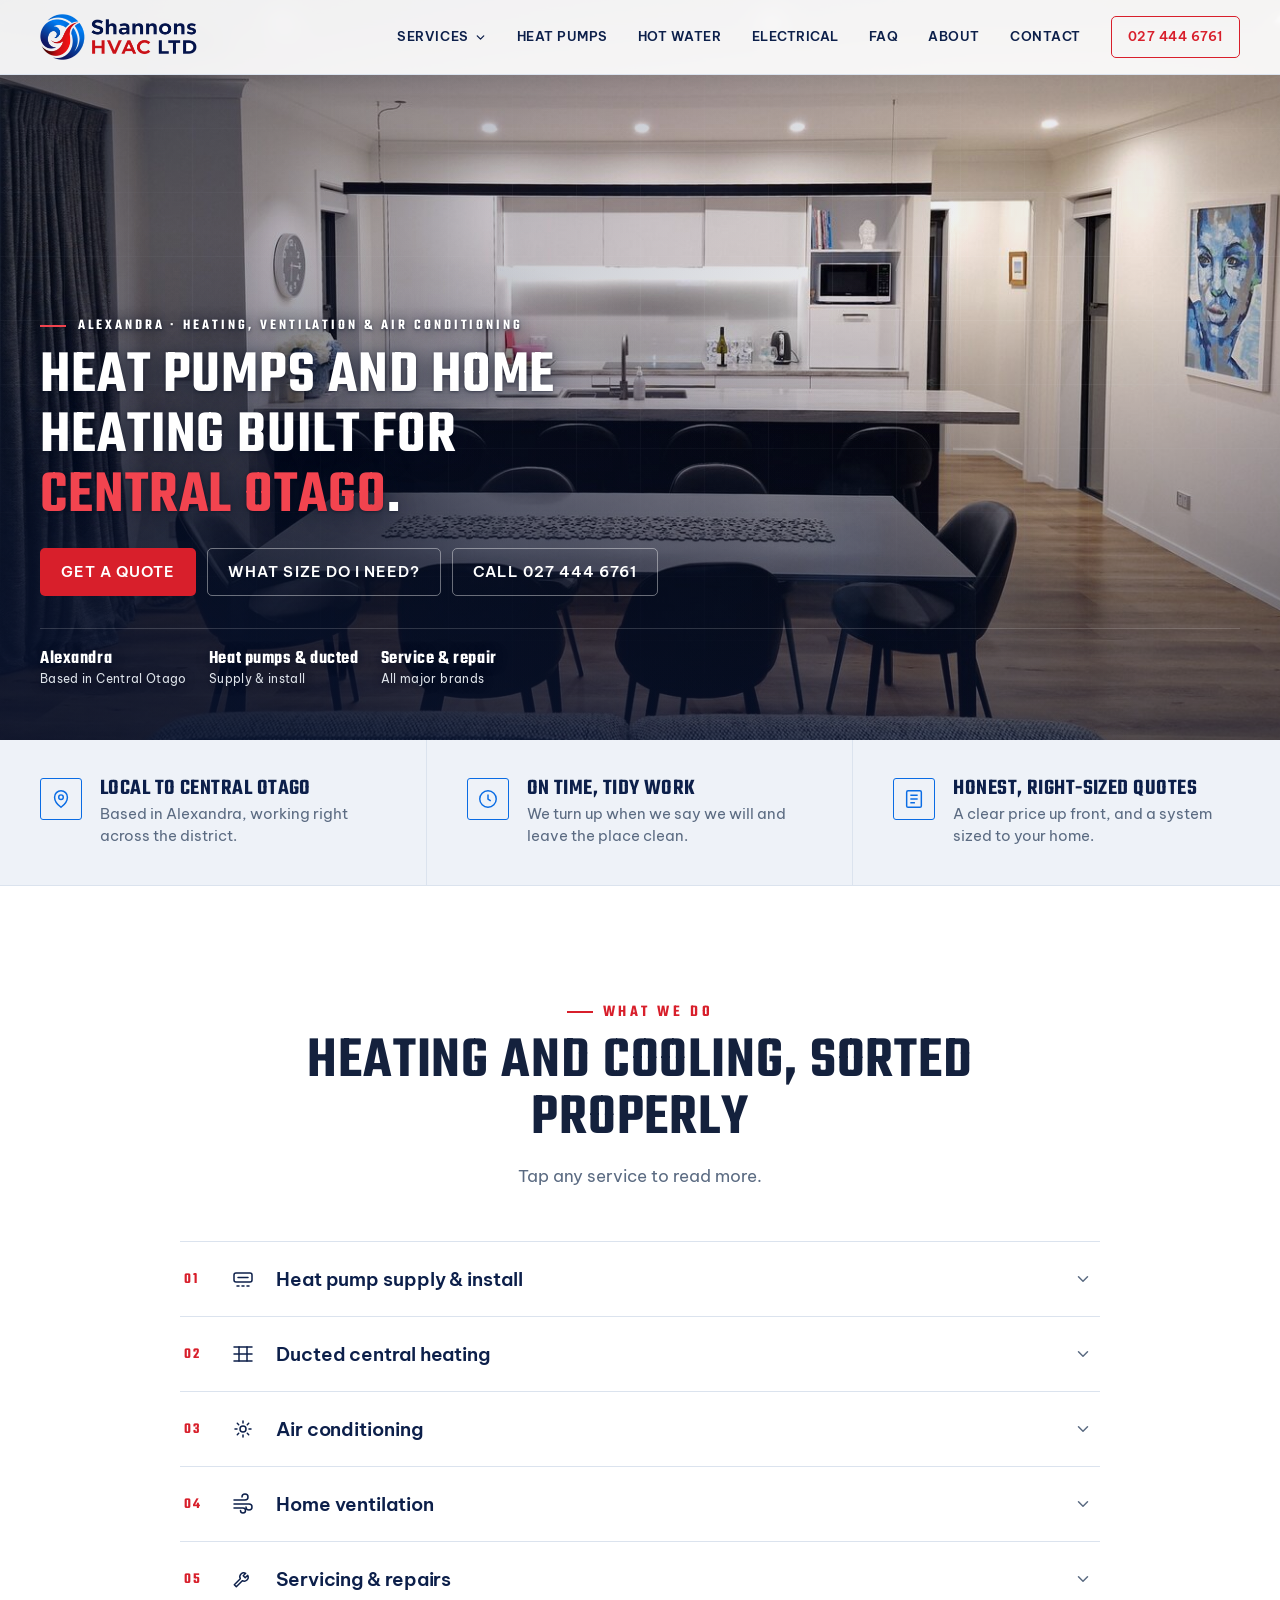
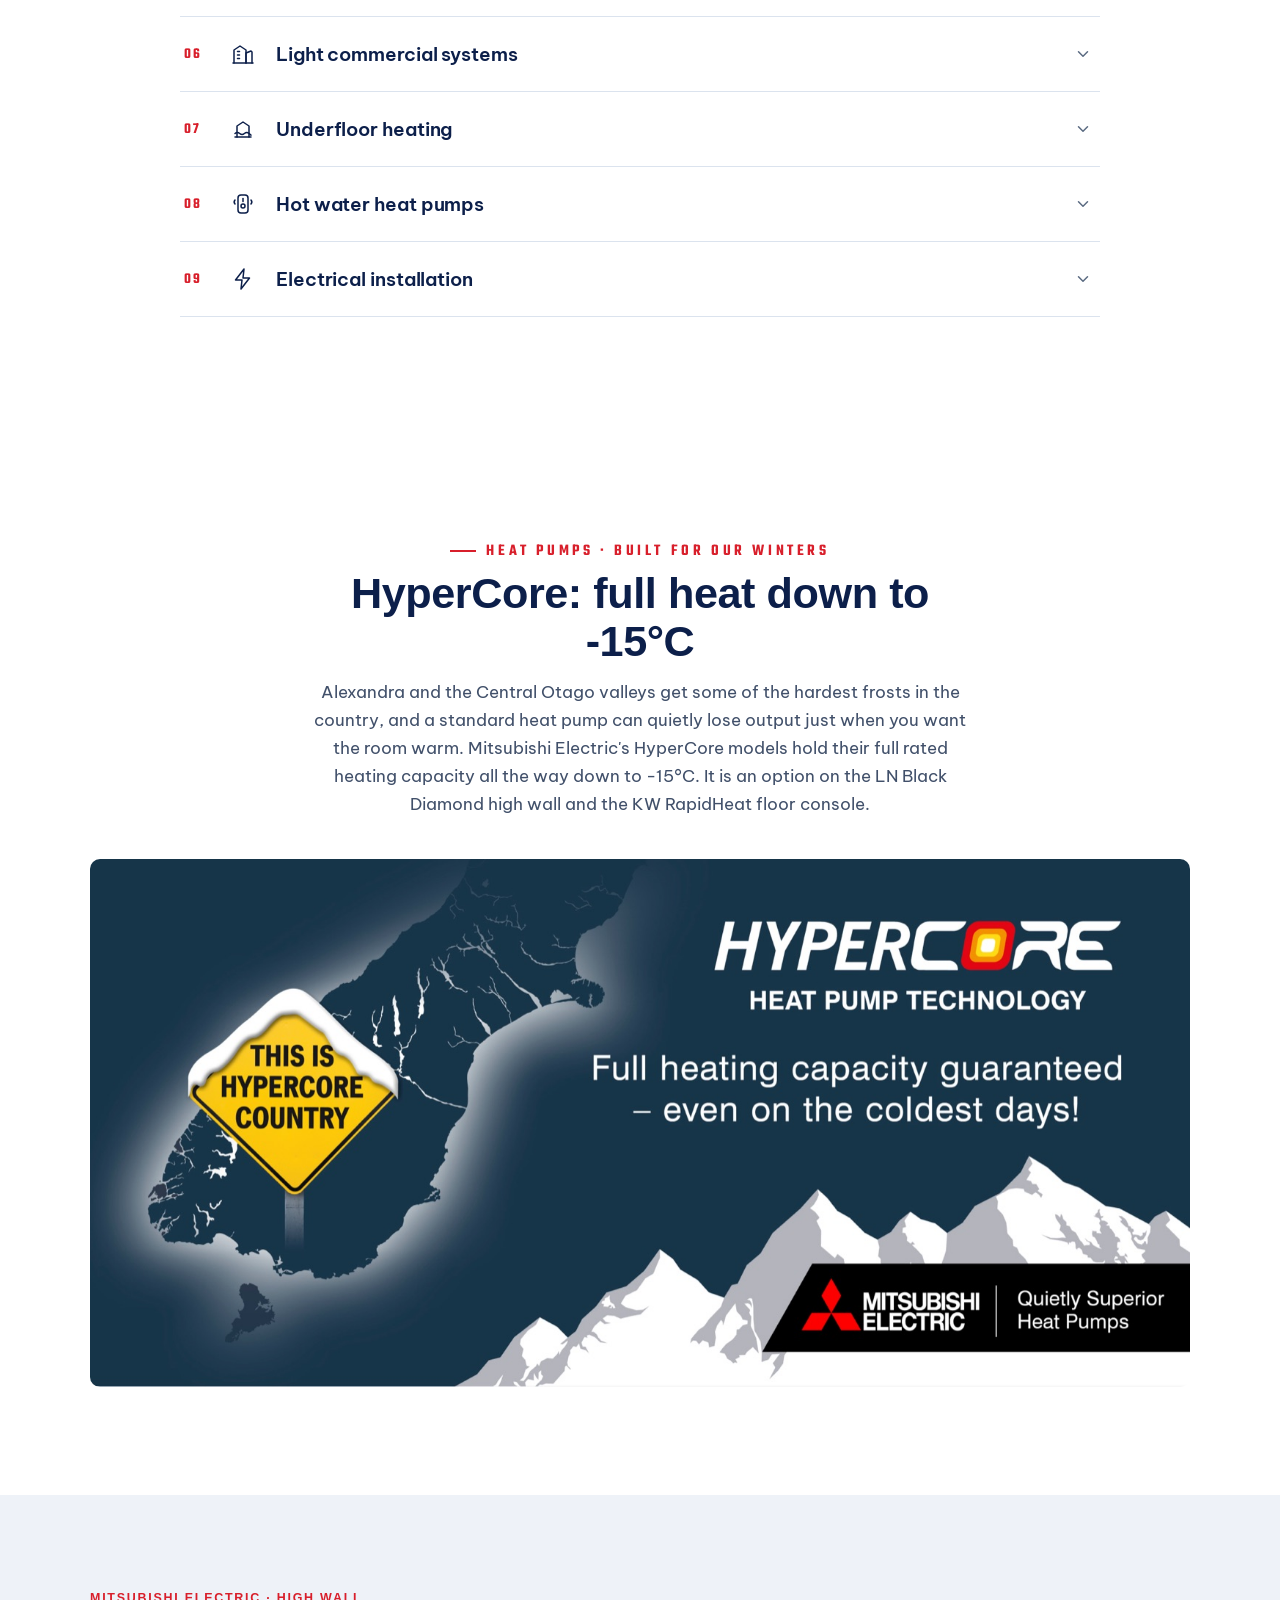
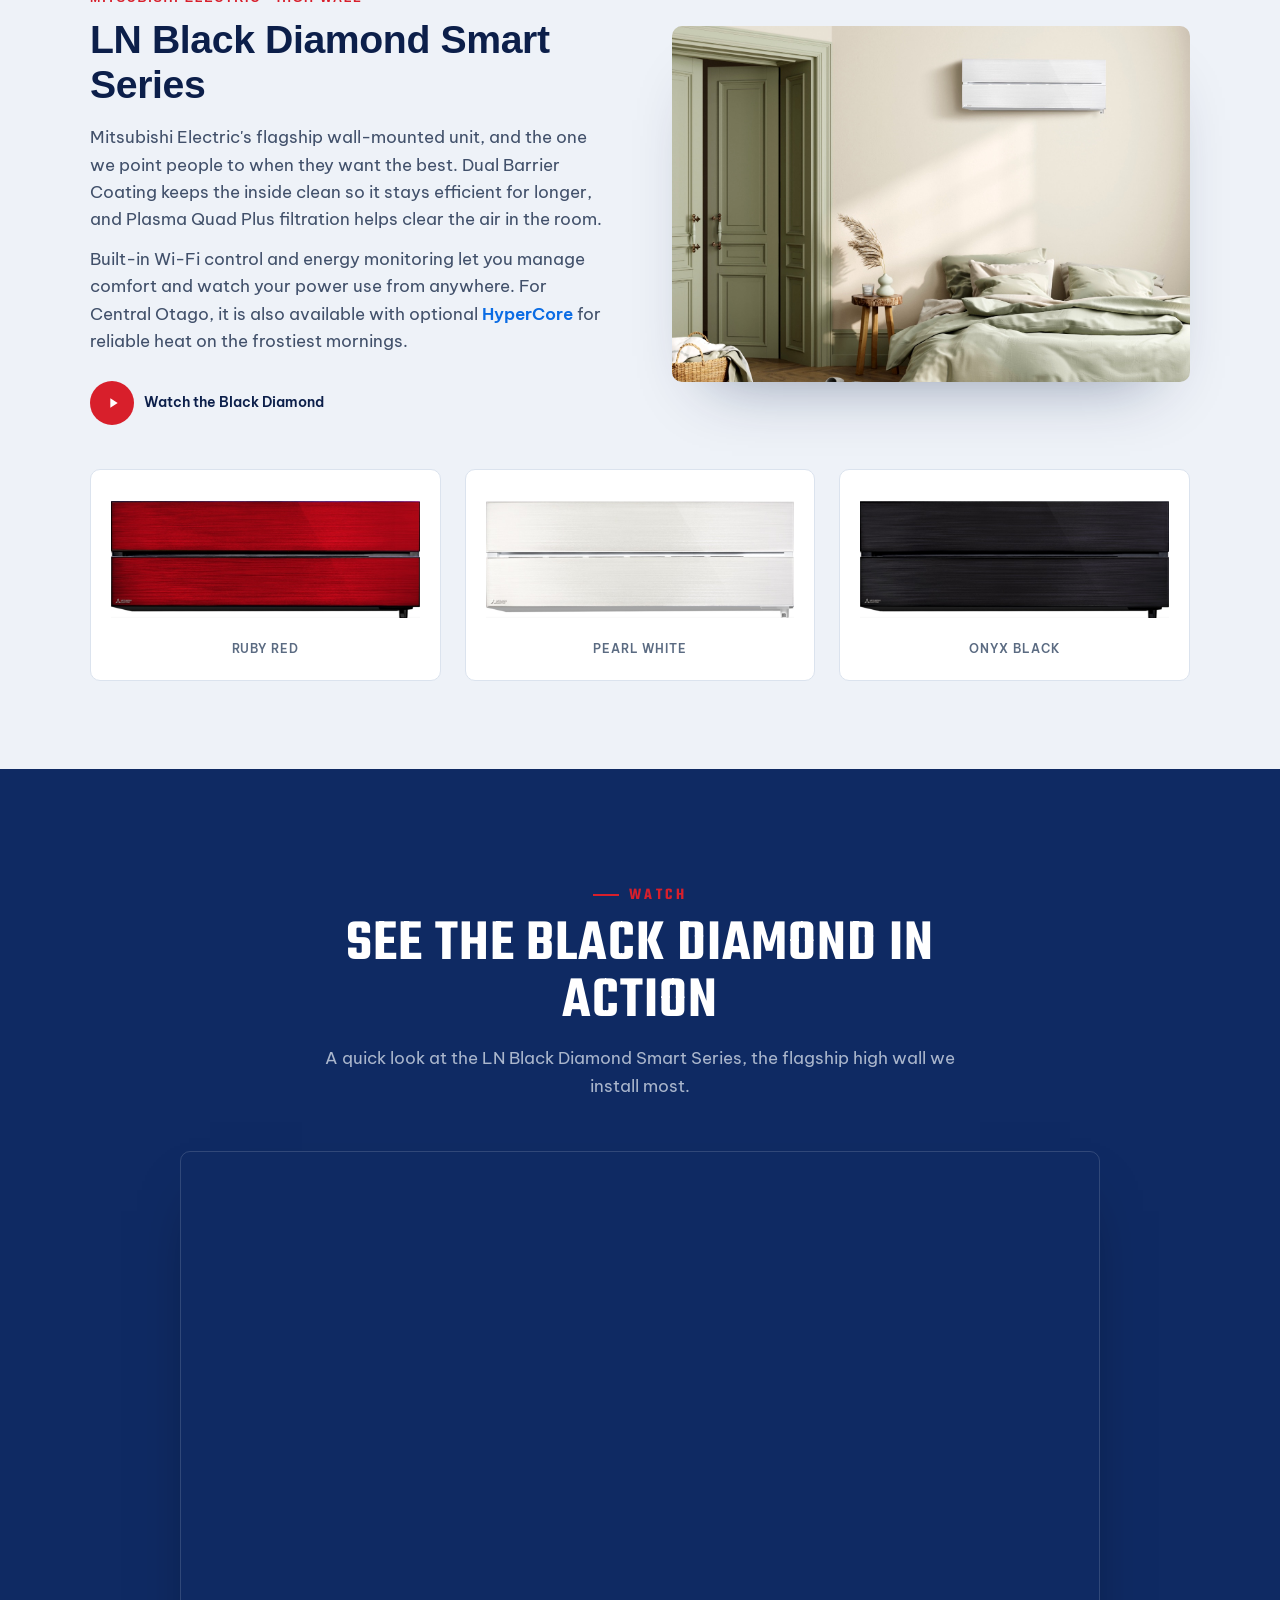
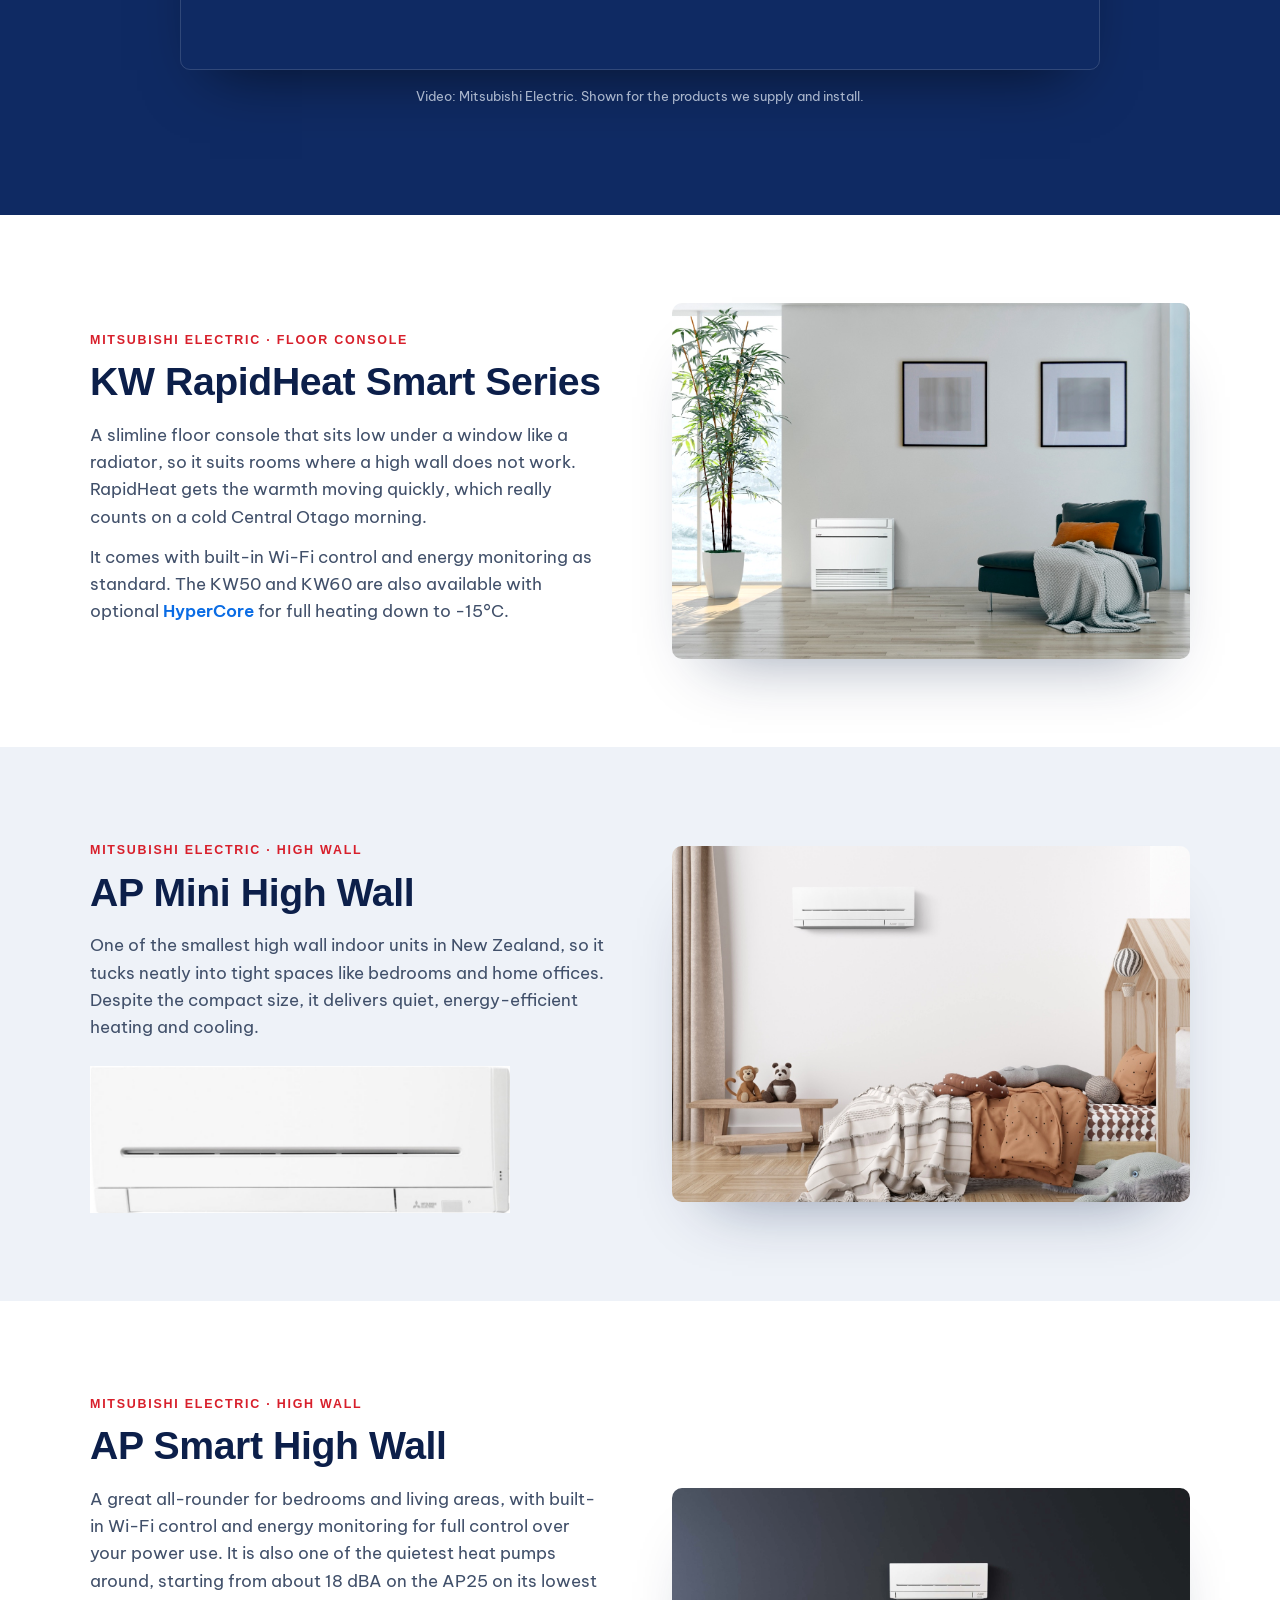
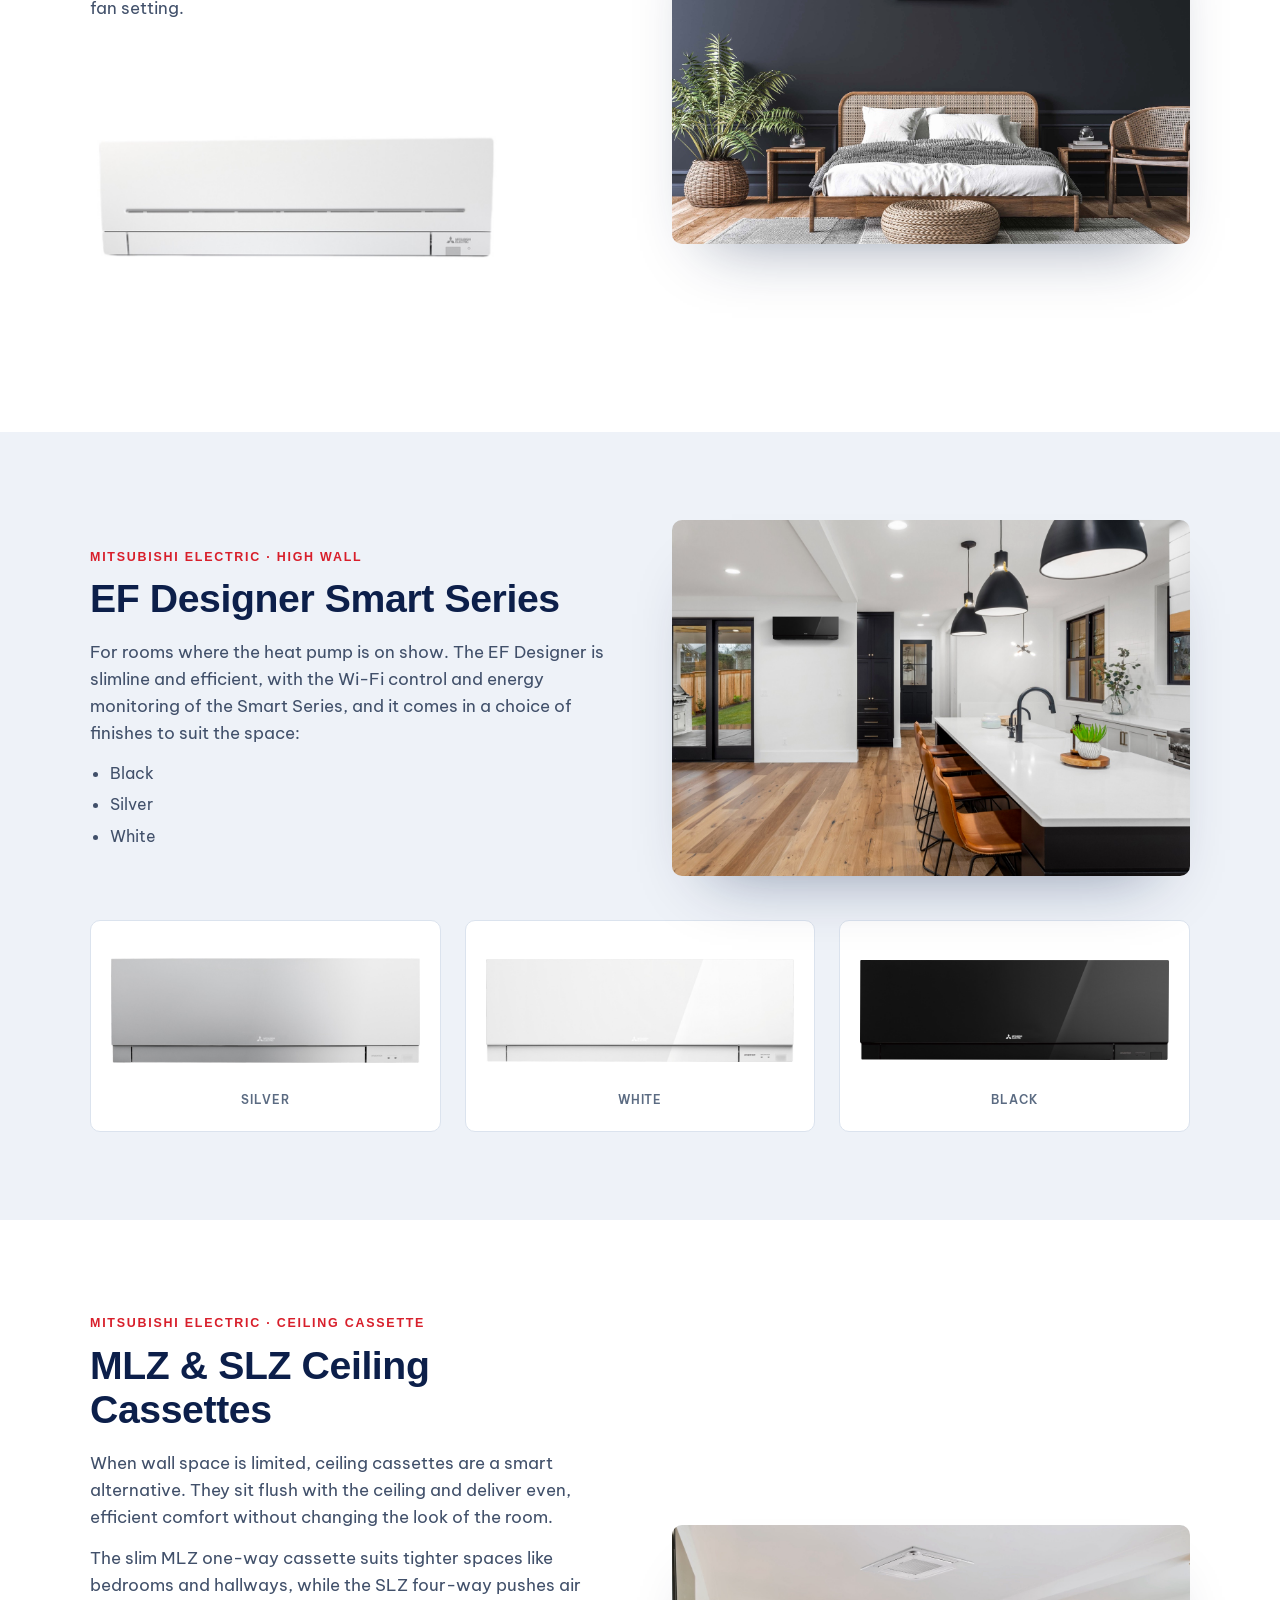
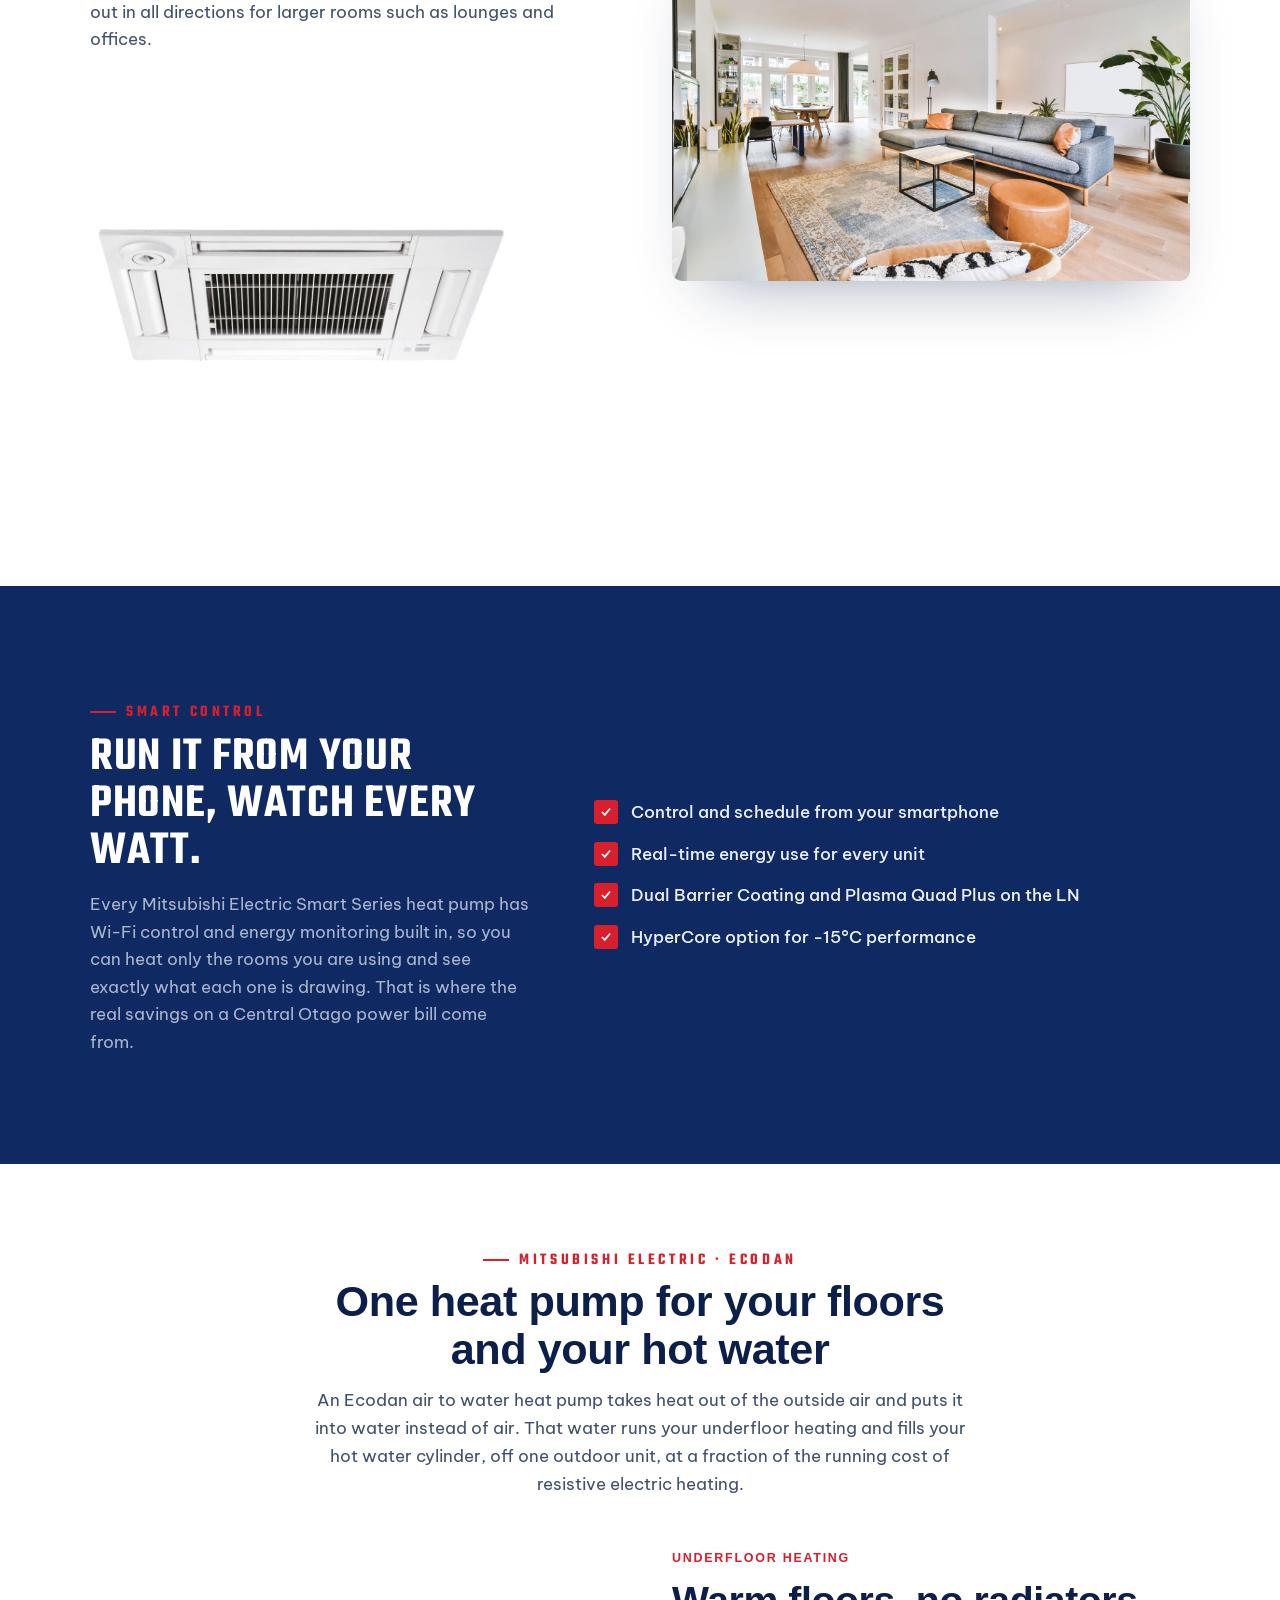
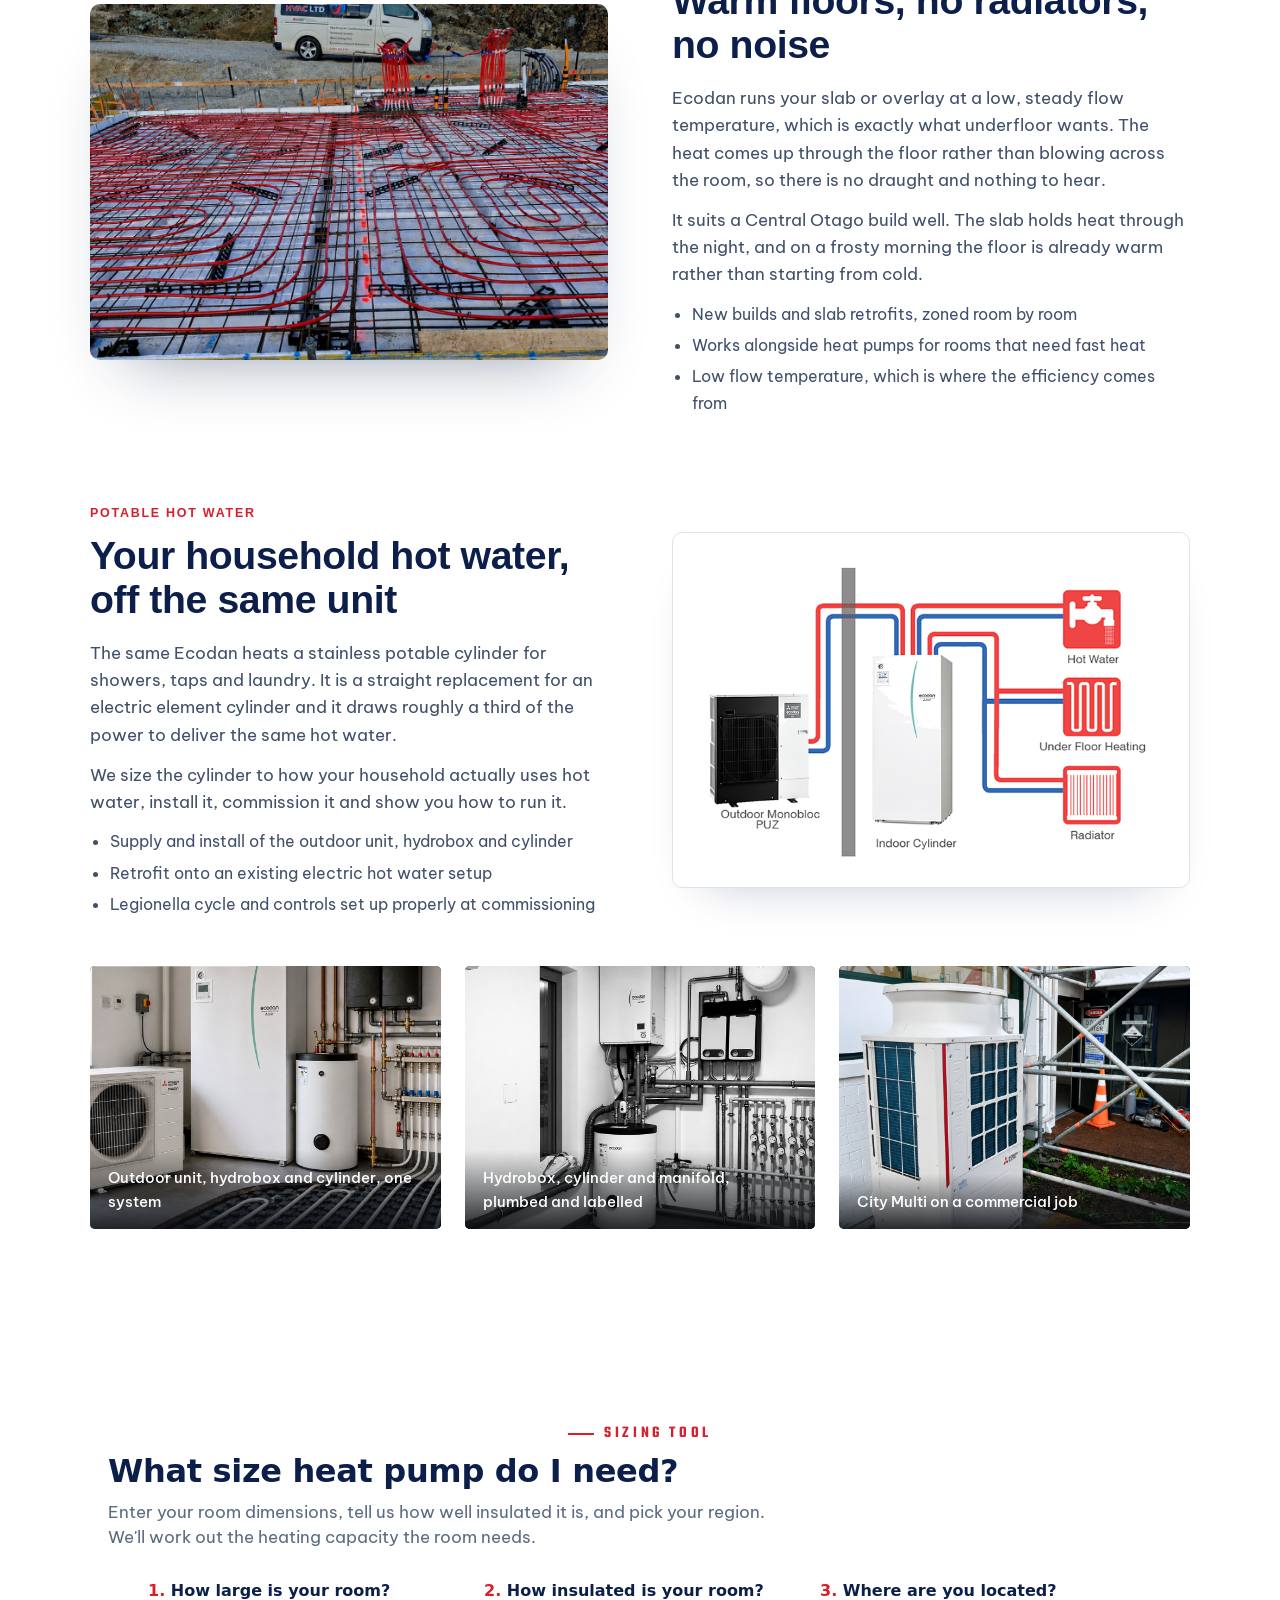
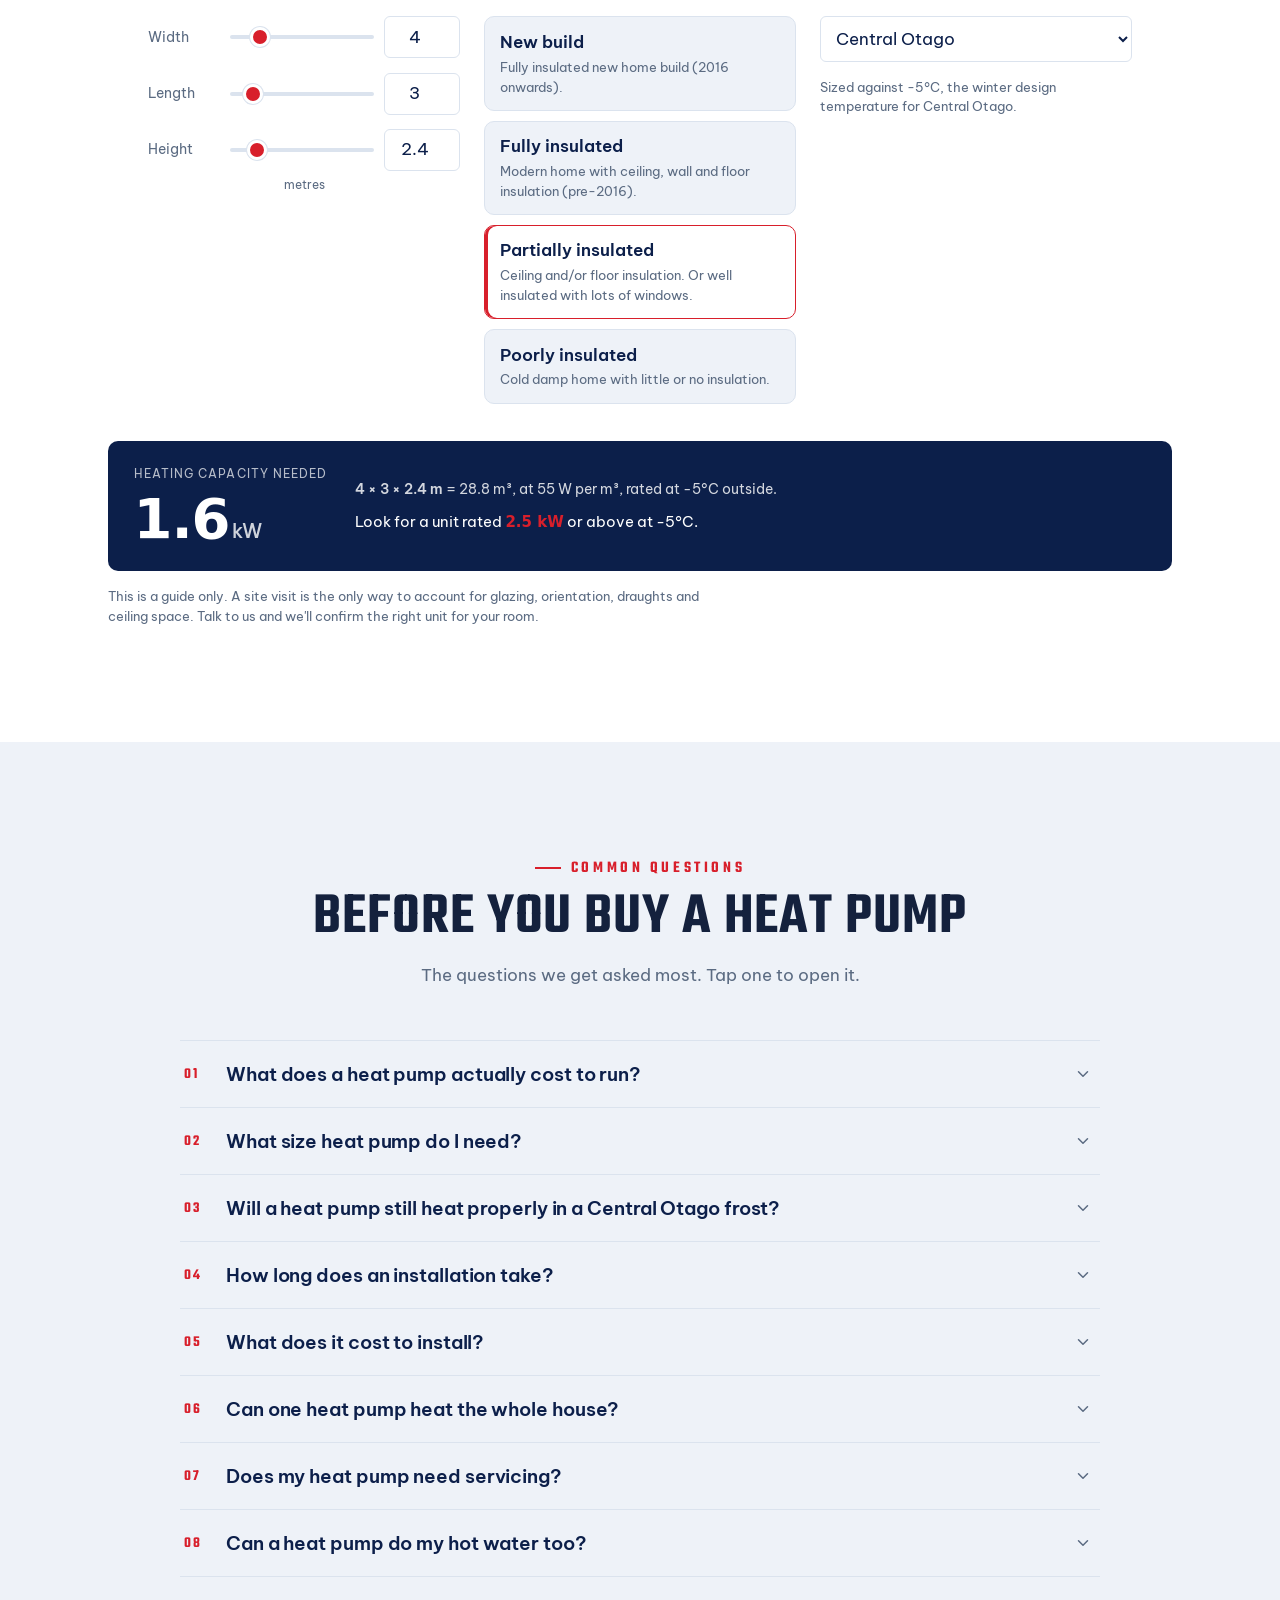
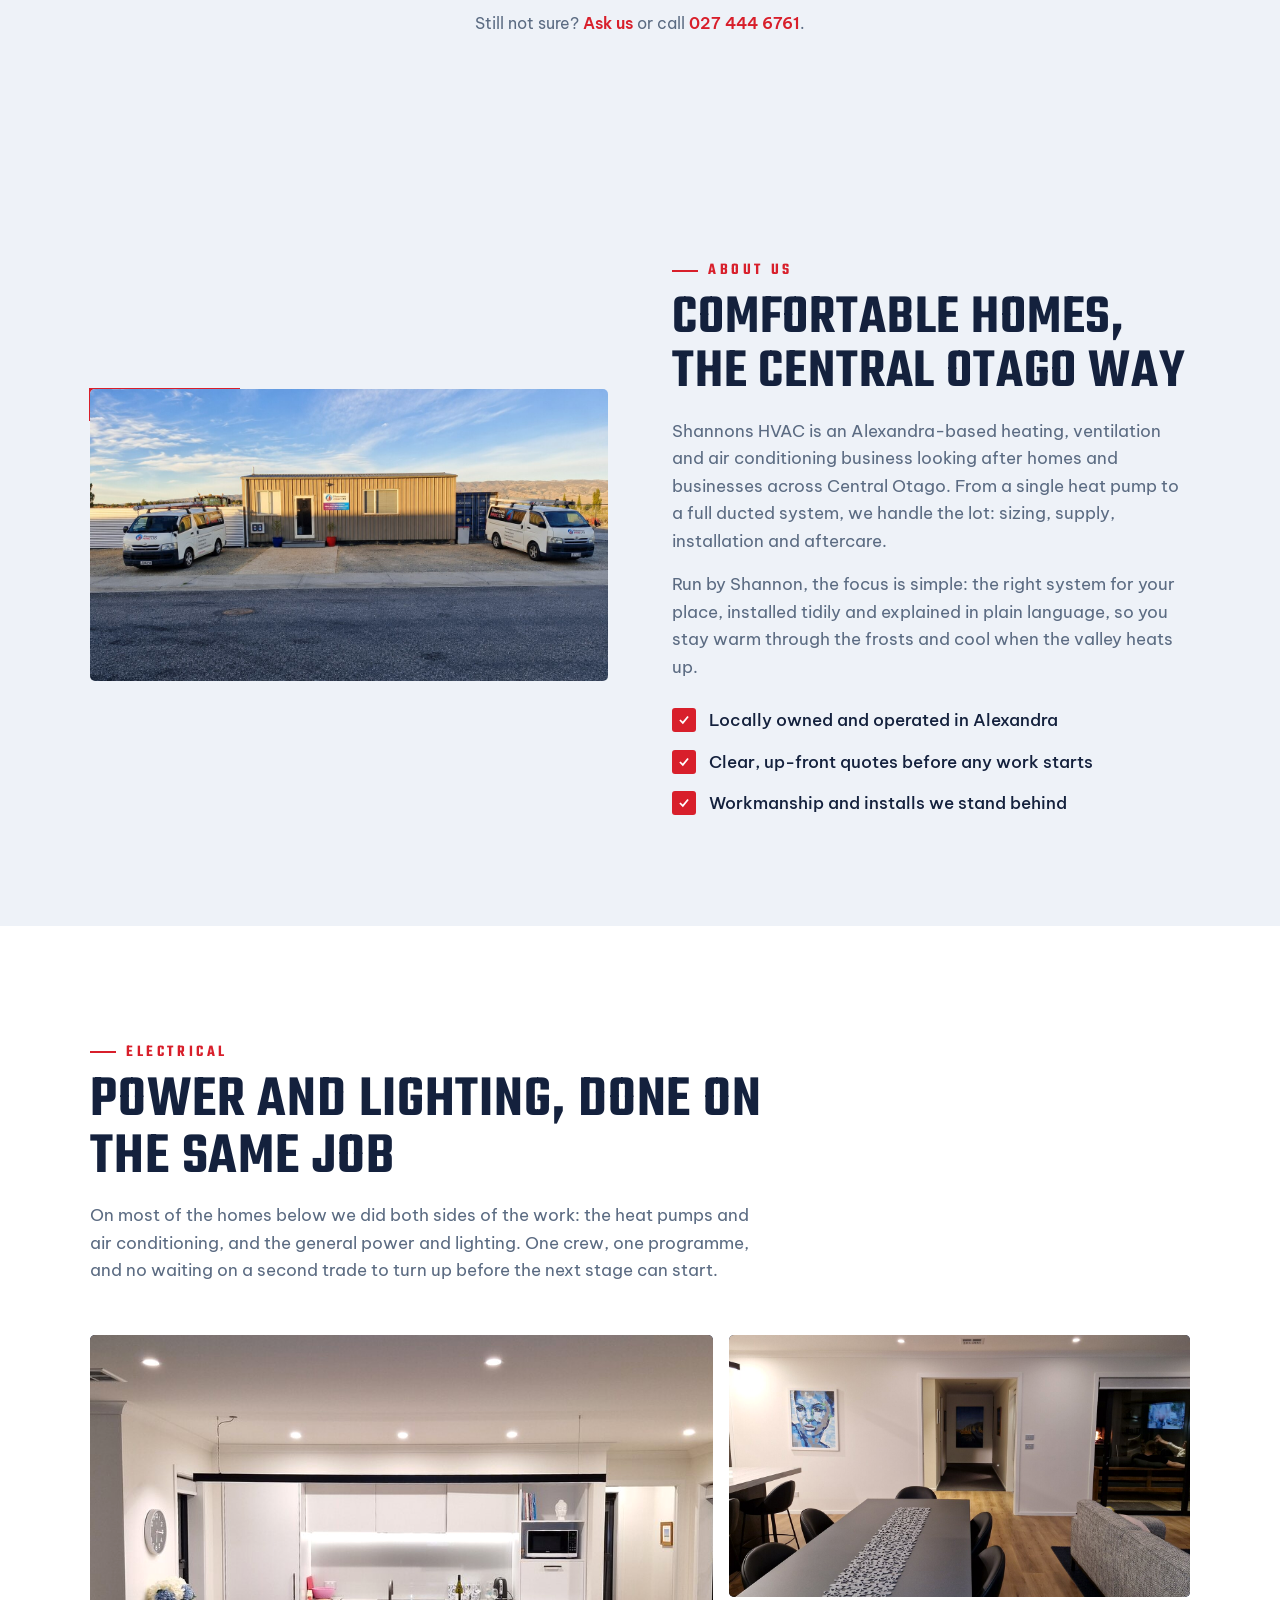
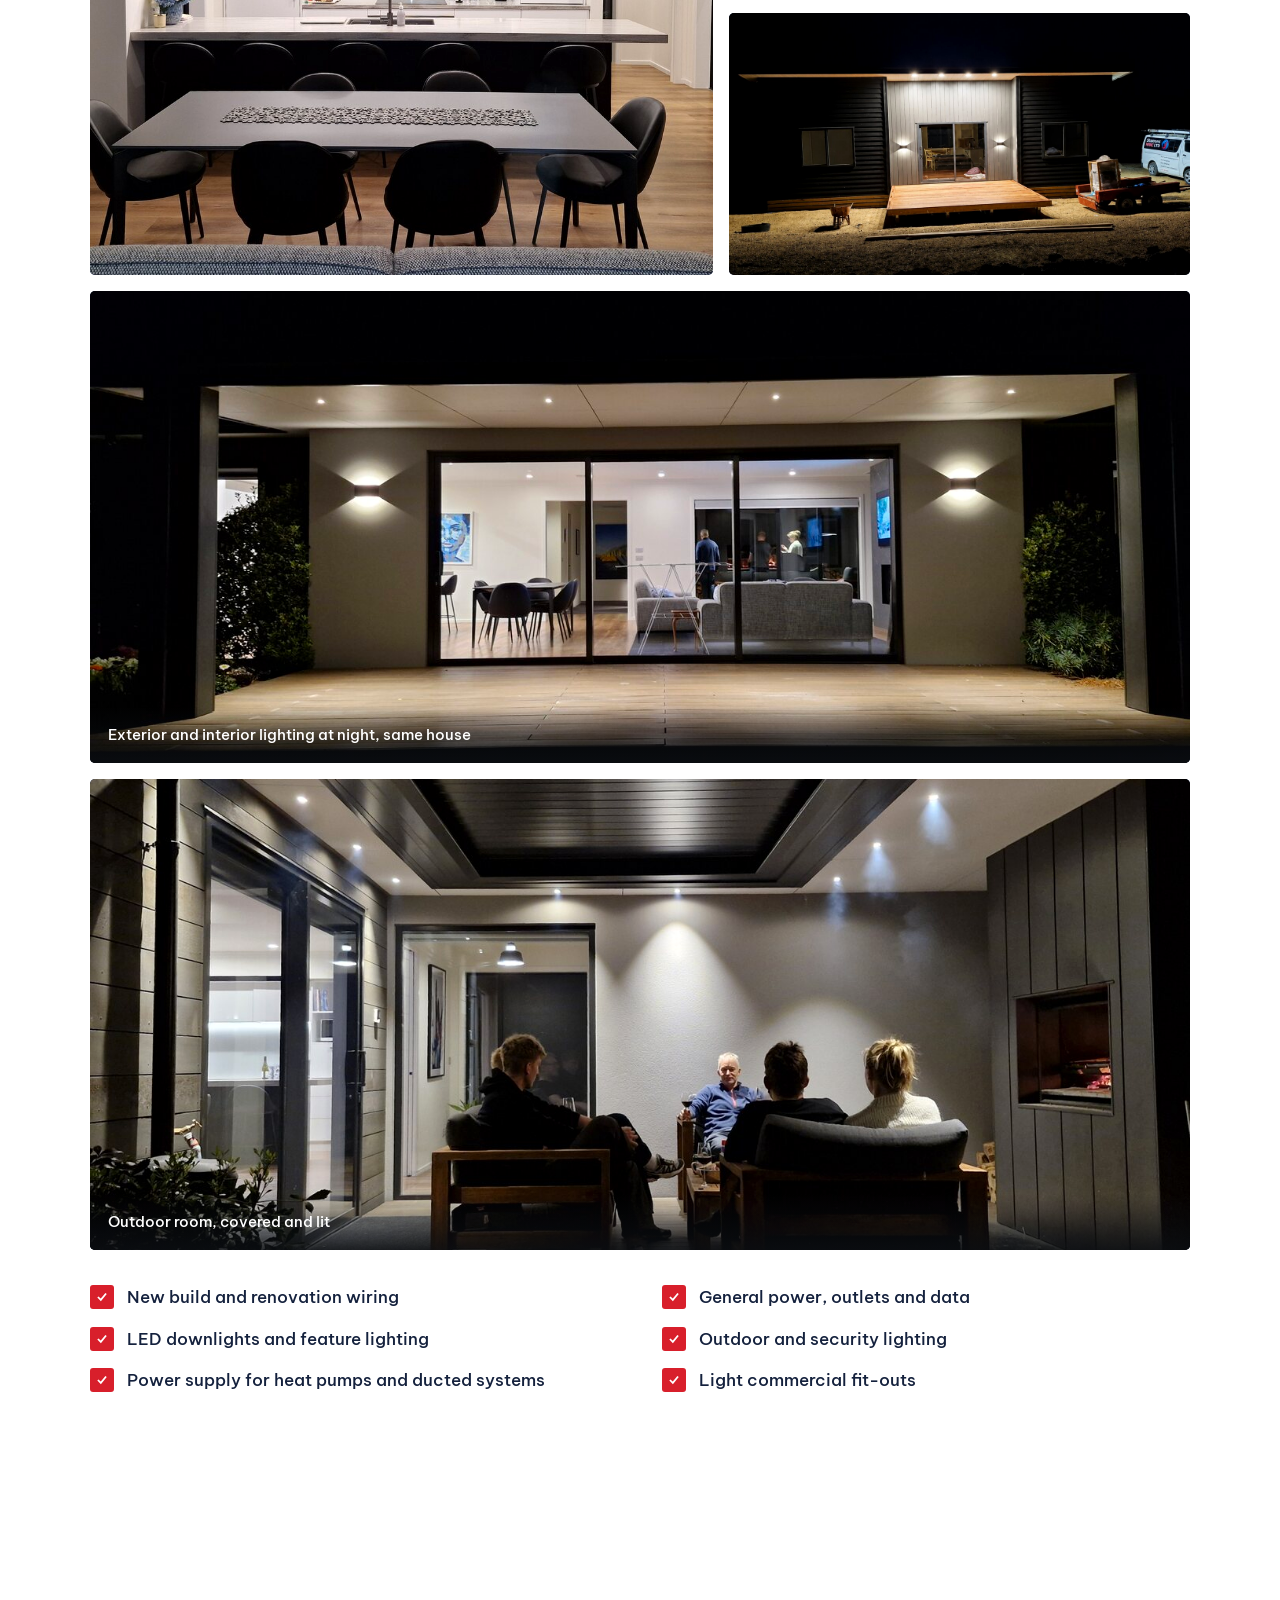
==== commit 3820c2a2: "Remove the Google review flow; move the map into Contact Reviews - Deleted review.html (star picker)" ====
--- a/index.html
+++ b/index.html
@@ -49,11 +49,10 @@
     <a href="#electrical">Electrical</a>
     <a href="#faq">FAQ</a>
     <a href="#about">About</a>
-    <a href="#reviews">Reviews</a>
     <a href="#contact">Contact</a>
     <a class="nav-phone" href="tel:+64274446761">027 444 6761</a>
   </div>
-  <button class="nav-toggle" id="navToggle" aria-label="Open menu">☰</button>
+  <button class="nav-toggle" id="navToggle" aria-label="Open menu" aria-expanded="false"><svg viewBox="0 0 24 24" aria-hidden="true"><path d="M4 7h16M4 12h16M4 17h16"/></svg></button>
 </nav>
 
 <!-- ===== HERO ===== -->
@@ -715,33 +714,6 @@
   </div>
 </section>
 
-<!-- ===== REVIEWS + REVIEW FUNNEL ===== -->
-<section class="funnel" id="reviews">
-  <div class="hero-grid" aria-hidden="true"></div>
-  <div class="wrap funnel-inner reveal">
-
-    <!-- ============================================================
-         REAL GOOGLE REVIEWS GO HERE.
-         Uncomment one block per review and paste the wording straight
-         from the Google Business Profile. Nothing invented, nothing
-         paraphrased. The "Leave a review" button sits alongside them.
-
-    <div class="funnel-review">
-      <div class="stars">&#9733;&#9733;&#9733;&#9733;&#9733;</div>
-      <p>"PASTE THE REVIEW TEXT HERE"</p>
-      <div class="rev-who">REVIEWER NAME<span>Google review</span></div>
-    </div>
-
-         ============================================================ -->
-
-    <div class="funnel-copy">
-      <div class="stars">&#9733;&#9733;&#9733;&#9733;&#9733;</div>
-      <h2>Happy with the warmth?</h2>
-    </div>
-    <a class="btn btn--primary btn--sm" href="review.html">Leave a review</a>
-  </div>
-</section>
-
 <!-- ===== CONTACT ===== -->
 <section class="band-dark" id="contact">
   <div class="wrap contact-split">
@@ -760,6 +732,10 @@
       <div class="cinfo-row">
         <div class="cinfo-ic"><svg viewBox="0 0 24 24" fill="none" stroke="currentColor" stroke-width="1.6"><circle cx="12" cy="12" r="9"/><path d="M12 7v5l3 2"/></svg></div>
         <div><b>Hours</b><span>Mon–Fri, 7:30am–5pm · after-hours by arrangement</span></div>
+      </div>
+      <div class="cinfo-row">
+        <div class="cinfo-ic"><svg viewBox="0 0 24 24" fill="none" stroke="currentColor" stroke-width="1.6"><path d="M12 21s7-5.2 7-11a7 7 0 1 0-14 0c0 5.8 7 11 7 11Z"/><circle cx="12" cy="10" r="2.5"/></svg></div>
+        <div><b>Find us</b><span>11B Centago Cres, Alexandra 9320</span></div>
       </div>
     </div>
 
@@ -781,6 +757,14 @@
       <p class="sub" style="margin:16px 0 0;text-align:center">Fast replies during work hours. Urgent? Give us a call.</p>
     </div>
   </div>
+  <div class="wrap">
+    <div class="contact-map reveal">
+      <iframe
+        src="https://www.google.com/maps?q=11B%20Centago%20Crescent%2C%20Alexandra%209320%2C%20New%20Zealand&amp;z=15&amp;output=embed"
+        title="Shannons HVAC Limited, 11B Centago Crescent, Alexandra"
+        loading="lazy" referrerpolicy="no-referrer-when-downgrade" allowfullscreen></iframe>
+    </div>
+  </div>
 </section>
 
 <!-- ===== FOOTER ===== -->
@@ -804,7 +788,6 @@
       </div>
       <div class="footer-col">
         <h5>More</h5>
-        <a href="review.html">Leave a review</a>
         <a href="terms.html">Terms</a>
         <a href="privacy.html">Privacy</a>
       </div>
@@ -819,12 +802,7 @@
       </div>
     </div>
   </div>
-  <div class="footer-map">
-    <iframe
-      src="https://www.google.com/maps?q=11B%20Centago%20Crescent%2C%20Alexandra%209320%2C%20New%20Zealand&amp;z=15&amp;output=embed"
-      title="Shannons HVAC Limited, 11B Centago Crescent, Alexandra"
-      loading="lazy" referrerpolicy="no-referrer-when-downgrade" allowfullscreen></iframe>
-  </div>
+
   <div class="footer-bot">
     <span>© <span id="yr"></span> Shannons HVAC Limited · Alexandra, Central Otago</span>
     <span>Heat Pumps · Air Conditioning · Ventilation</span>
--- a/styles.css
+++ b/styles.css
@@ -85,7 +85,8 @@
 .nav-links a:hover{color:var(--blue)}
 .nav-phone{display:inline-flex !important;align-items:center;gap:8px;border:1.5px solid var(--red);color:var(--red) !important;padding:9px 16px;border-radius:var(--radius)}
 .nav-phone:hover{background:var(--red);color:#fff !important}
-.nav-toggle{display:none;background:none;border:none;color:var(--navy-ink);font-size:1.5rem;cursor:pointer}
+.nav-toggle{display:none;background:none;border:none;color:var(--navy-ink);cursor:pointer;padding:6px;line-height:0}
+.nav-toggle svg{width:28px;height:28px;fill:none;stroke:currentColor;stroke-width:2;stroke-linecap:round}
 
 /* ---------- hero ---------- */
 .hero{position:relative;min-height:min(86svh,740px);display:flex;align-items:flex-end;background:var(--ink-deep);overflow:hidden}
@@ -170,22 +171,6 @@
 .crew-card p{color:var(--muted);font-size:.92rem}
 .badge{display:inline-block;font-family:"Be Vietnam Pro",sans-serif;font-size:.66rem;font-weight:600;letter-spacing:.16em;text-transform:uppercase;color:var(--muted);border:1px solid var(--line);border-radius:3px;padding:5px 12px;margin-top:18px}
 
-/* ---------- reviews ---------- */
-.rev-grid{display:grid;grid-template-columns:repeat(2,1fr);gap:24px}
-.rev-card{background:var(--light);border:1px solid var(--line);border-radius:var(--radius);padding:32px 30px}
-.rev-stars{color:var(--accent);letter-spacing:3px;font-size:1.05rem;margin-bottom:14px}
-.rev-card p{font-size:1.04rem;color:var(--text);margin-bottom:18px}
-.rev-who{font-family:"Teko",sans-serif;font-weight:600;font-size:1.2rem;letter-spacing:.03em;text-transform:uppercase;line-height:1}
-.rev-who span{display:block;font-family:"Be Vietnam Pro",sans-serif;font-weight:400;font-size:.8rem;letter-spacing:0;text-transform:none;color:var(--muted);margin-top:3px}
-
-/* ---------- review funnel banner ---------- */
-.funnel{background:var(--ink-deep);color:#fff;text-align:center;position:relative;overflow:hidden}
-.funnel .hero-grid{opacity:.1}
-.funnel-inner{position:relative;z-index:2}
-.funnel .stars{color:var(--accent);font-size:1.7rem;letter-spacing:6px;margin-bottom:16px}
-.funnel h2{font-size:clamp(2.2rem,4.6vw,3.4rem);color:#fff;margin-bottom:12px;text-transform:uppercase;font-weight:600;line-height:.98}
-.funnel p{color:var(--muted-dark);max-width:50ch;margin:0 auto 26px}
-
 /* ---------- contact ---------- */
 .contact-split{display:grid;grid-template-columns:.85fr 1.15fr;gap:clamp(34px,5vw,64px)}
 .contact-info h2{color:#fff;font-size:clamp(2.3rem,4.4vw,3.4rem);margin:12px 0 16px;text-transform:uppercase;font-weight:600;line-height:.96}
@@ -226,25 +211,6 @@
 .reveal{opacity:0;transform:translateY(26px);transition:opacity .7s ease,transform .7s ease}
 .reveal.in{opacity:1;transform:none}
 
-/* ---------- review / private standalone pages ---------- */
-.subpage{min-height:100vh;background:var(--ink);display:flex;align-items:center;justify-content:center;padding:120px var(--pad) 60px}
-.review-card{background:var(--light);border-radius:var(--radius);max-width:540px;width:100%;padding:clamp(32px,5vw,52px);text-align:center;border-top:4px solid var(--accent)}
-.review-card .mark{width:54px;height:54px;margin:0 auto 22px;border:2px solid var(--accent);border-radius:4px;display:grid;place-items:center;color:var(--accent);font-family:"Teko",sans-serif;font-weight:600;font-size:1.9rem}
-.review-card h1{font-size:2.4rem;text-transform:uppercase;margin-bottom:10px;font-weight:600;line-height:1}
-.review-card p{color:var(--muted);margin-bottom:24px}
-.star-pick{display:flex;justify-content:center;gap:10px;font-size:2.4rem;cursor:pointer}
-.star-pick .star{color:#cdd5da;transition:color .15s ease,transform .15s ease}
-.star-pick .star:hover{transform:scale(1.12)}
-.star-pick .star.lit{color:var(--accent)}
-.review-note{font-size:.86rem;color:var(--muted);margin-top:22px;margin-bottom:0}
-.private-wrap{max-width:600px;width:100%}
-.success{display:none;background:var(--light);border-radius:var(--radius);padding:clamp(32px,5vw,52px);text-align:center;border-top:4px solid var(--accent)}
-.success.show{display:block}
-.success .tick{width:64px;height:64px;margin:0 auto 20px;border-radius:50%;background:var(--accent);display:grid;place-items:center}
-.success .tick svg{width:32px;height:32px;stroke:var(--btn-ink);fill:none}
-.success h2{text-transform:uppercase;margin-bottom:10px;font-weight:600;font-size:2rem}
-.success p{color:var(--muted)}
-
 /* ---------- legal pages ---------- */
 .legal{max-width:780px;margin:0 auto;padding:140px var(--pad) 80px}
 .legal h1{font-size:3rem;text-transform:uppercase;margin-bottom:8px;font-weight:600;line-height:1}
@@ -273,7 +239,6 @@
   .trust-item{border-right:none;border-bottom:1px solid var(--line-dark)}
   .svc-grid{grid-template-columns:1fr}
   .crew-grid{grid-template-columns:1fr}
-  .rev-grid{grid-template-columns:1fr}
   .frow{grid-template-columns:1fr}
   .hero-meta{gap:20px}
 }
@@ -340,7 +305,7 @@
 @media(max-width:600px){.model-grid{grid-template-columns:1fr}}
 
 /* ---------- detailed heat pump layout (zig-zag + colour swatches) ---------- */
-.hc-intro{text-align:center;max-width:760px;margin:0 auto 40px}
+.hc-intro{text-align:center;max-width:760px;margin:0 auto 40px;padding:0 var(--pad)}
 .hc-intro h2{font-family:"Be Vietnam Pro",sans-serif;font-weight:700;color:var(--navy-ink);text-transform:none;font-size:clamp(1.9rem,3.6vw,2.7rem);line-height:1.12;letter-spacing:-.01em;margin:8px 0 14px}
 .hc-intro p{color:#41506a;font-size:1.08rem}
 .hc-banner{max-width:var(--maxw);margin:0 auto;padding:0 var(--pad)}
@@ -445,33 +410,15 @@
   .nav-caret{display:none}
 }
 
-/* ---------- review funnel: button inline, not below ---------- */
-.funnel-inner{display:flex;align-items:center;justify-content:space-between;gap:26px;flex-wrap:wrap;text-align:left}
-.funnel-copy{display:flex;align-items:center;gap:18px;flex-wrap:wrap}
-.funnel-inner .stars{margin:0}
-.funnel-inner h2{margin:0}
-.btn--sm{padding:10px 18px;font-size:.72rem;letter-spacing:.06em}
-.funnel-review{
-  flex:1;min-width:min(100%,320px);background:rgba(255,255,255,.07);
-  border:1px solid rgba(255,255,255,.16);border-radius:var(--radius);padding:18px 20px;
-}
-.funnel-review p{color:#eaf0ff;font-size:.98rem;margin:8px 0 10px}
-.funnel-review .rev-who{color:#fff;font-weight:600;font-size:.9rem}
-.funnel-review .rev-who span{display:block;color:var(--muted-dark);font-weight:400;font-size:.82rem}
-@media(max-width:700px){
-  .funnel-inner{justify-content:center;text-align:center}
-  .funnel-copy{justify-content:center}
-}
-
-/* ---------- footer address + map ---------- */
-.footer-map{
-  margin-top:34px;border-radius:var(--radius);overflow:hidden;
+/* ---------- contact map + footer address ---------- */
+.contact-map{
+  margin-top:clamp(34px,5vw,52px);border-radius:var(--radius);overflow:hidden;
   border:1px solid var(--line-dark);line-height:0;
 }
-.footer-map iframe{width:100%;height:260px;border:0;display:block;filter:grayscale(.25) contrast(1.02)}
+.contact-map iframe{width:100%;height:340px;border:0;display:block;filter:grayscale(.2) contrast(1.02)}
 .footer-address{color:var(--muted-dark);font-size:.92rem;font-style:normal;line-height:1.55}
 .footer-address b{display:block;color:#fff;font-weight:600}
-@media(max-width:620px){.footer-map iframe{height:210px}}
+@media(max-width:620px){.contact-map iframe{height:230px}}
 
 /* ---------- mobile: drop the long eyebrow line from the hero ---------- */
 @media(max-width:760px){
@@ -485,3 +432,17 @@
   padding:clamp(14px,2.4vw,30px);border:1px solid var(--line);
   box-shadow:0 24px 48px -34px rgba(10,28,68,.32);filter:none;
 }
+
+/* ---------- phones: smaller buttons, tighter hero copy ---------- */
+@media(max-width:620px){
+  .btn{padding:11px 17px;font-size:.72rem;gap:7px;letter-spacing:.05em}
+  .hero-cta{gap:8px}
+  .hero-cta .btn{min-height:40px;padding:10px 14px;font-size:.75rem}
+  .contact-btns .btn{padding:13px;font-size:.78rem}
+  .hero h1{font-size:clamp(1.85rem,7.6vw,2.4rem)}
+  .hc-intro h2{font-size:clamp(1.55rem,6.4vw,1.95rem)}
+  .hc-intro p{font-size:1rem}
+}
+
+/* the quote card should hug its content, not stretch to match the column beside it */
+.contact-split .form{align-self:start}
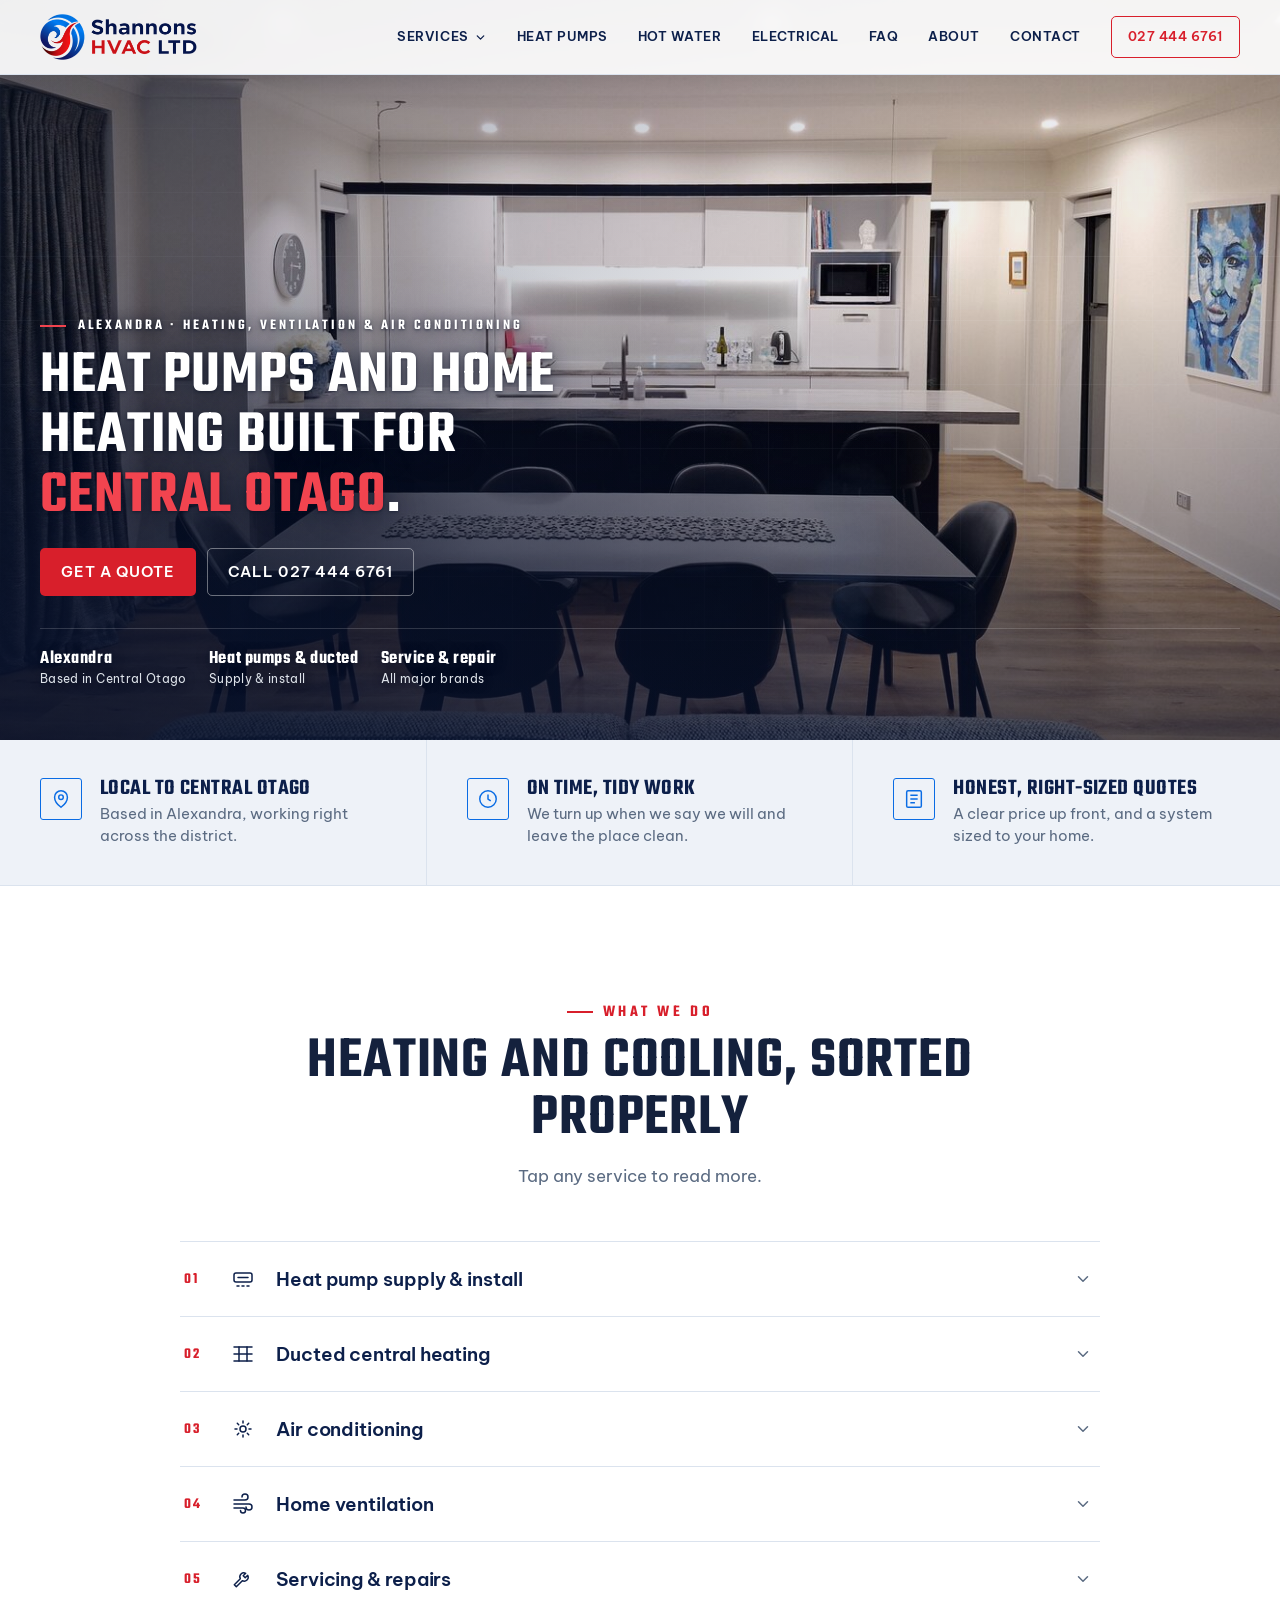
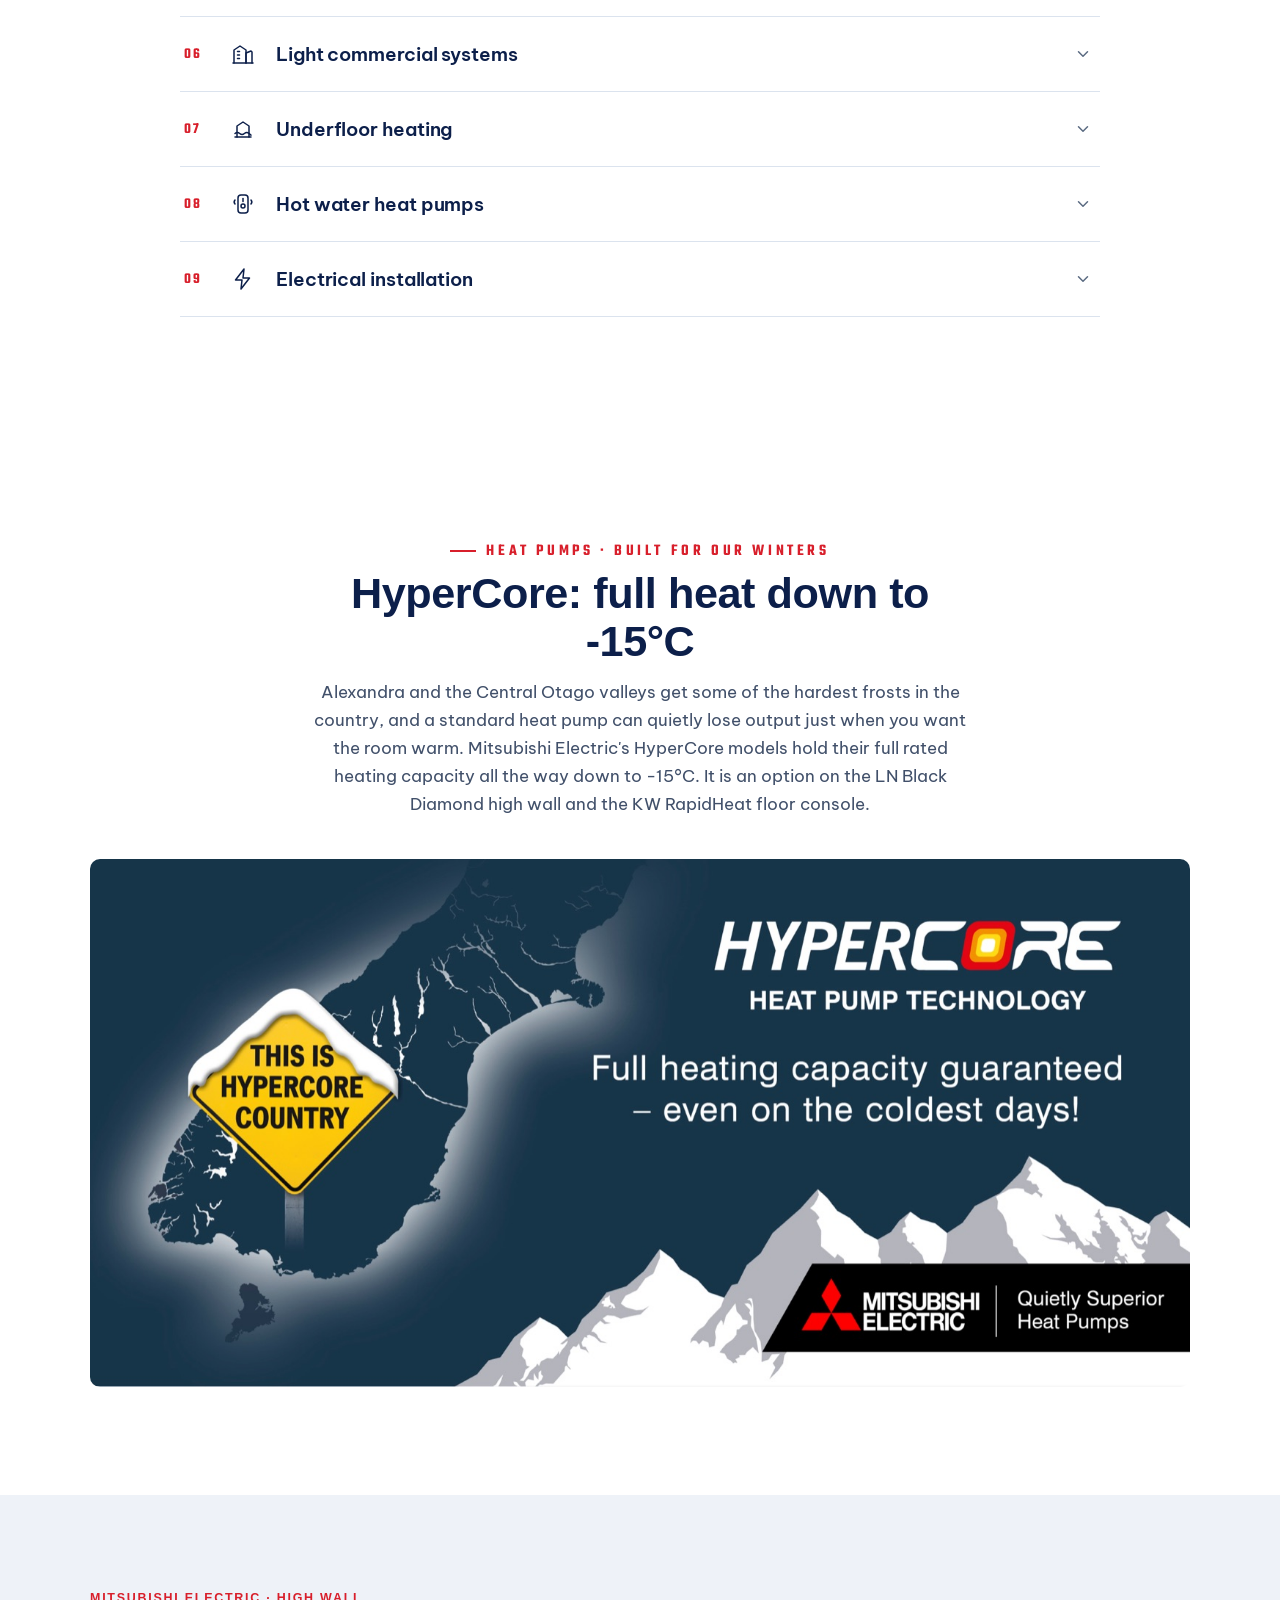
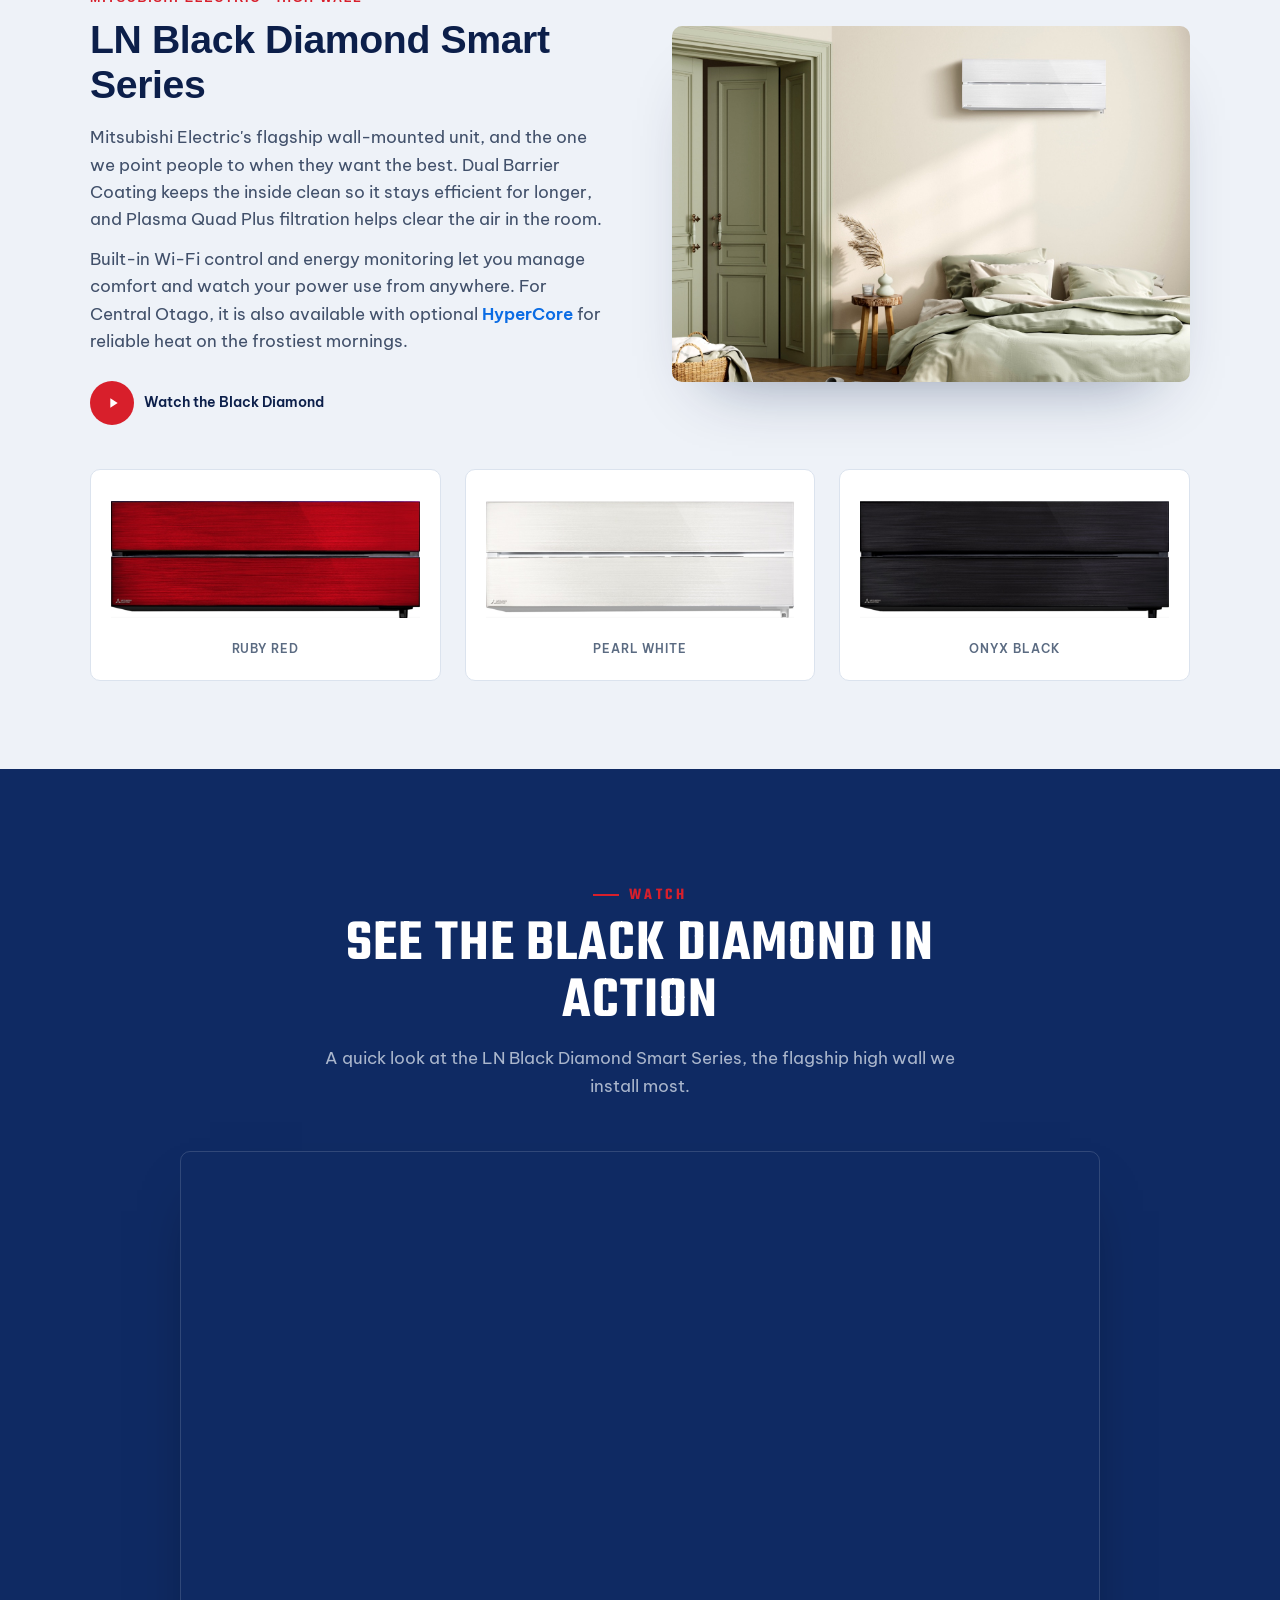
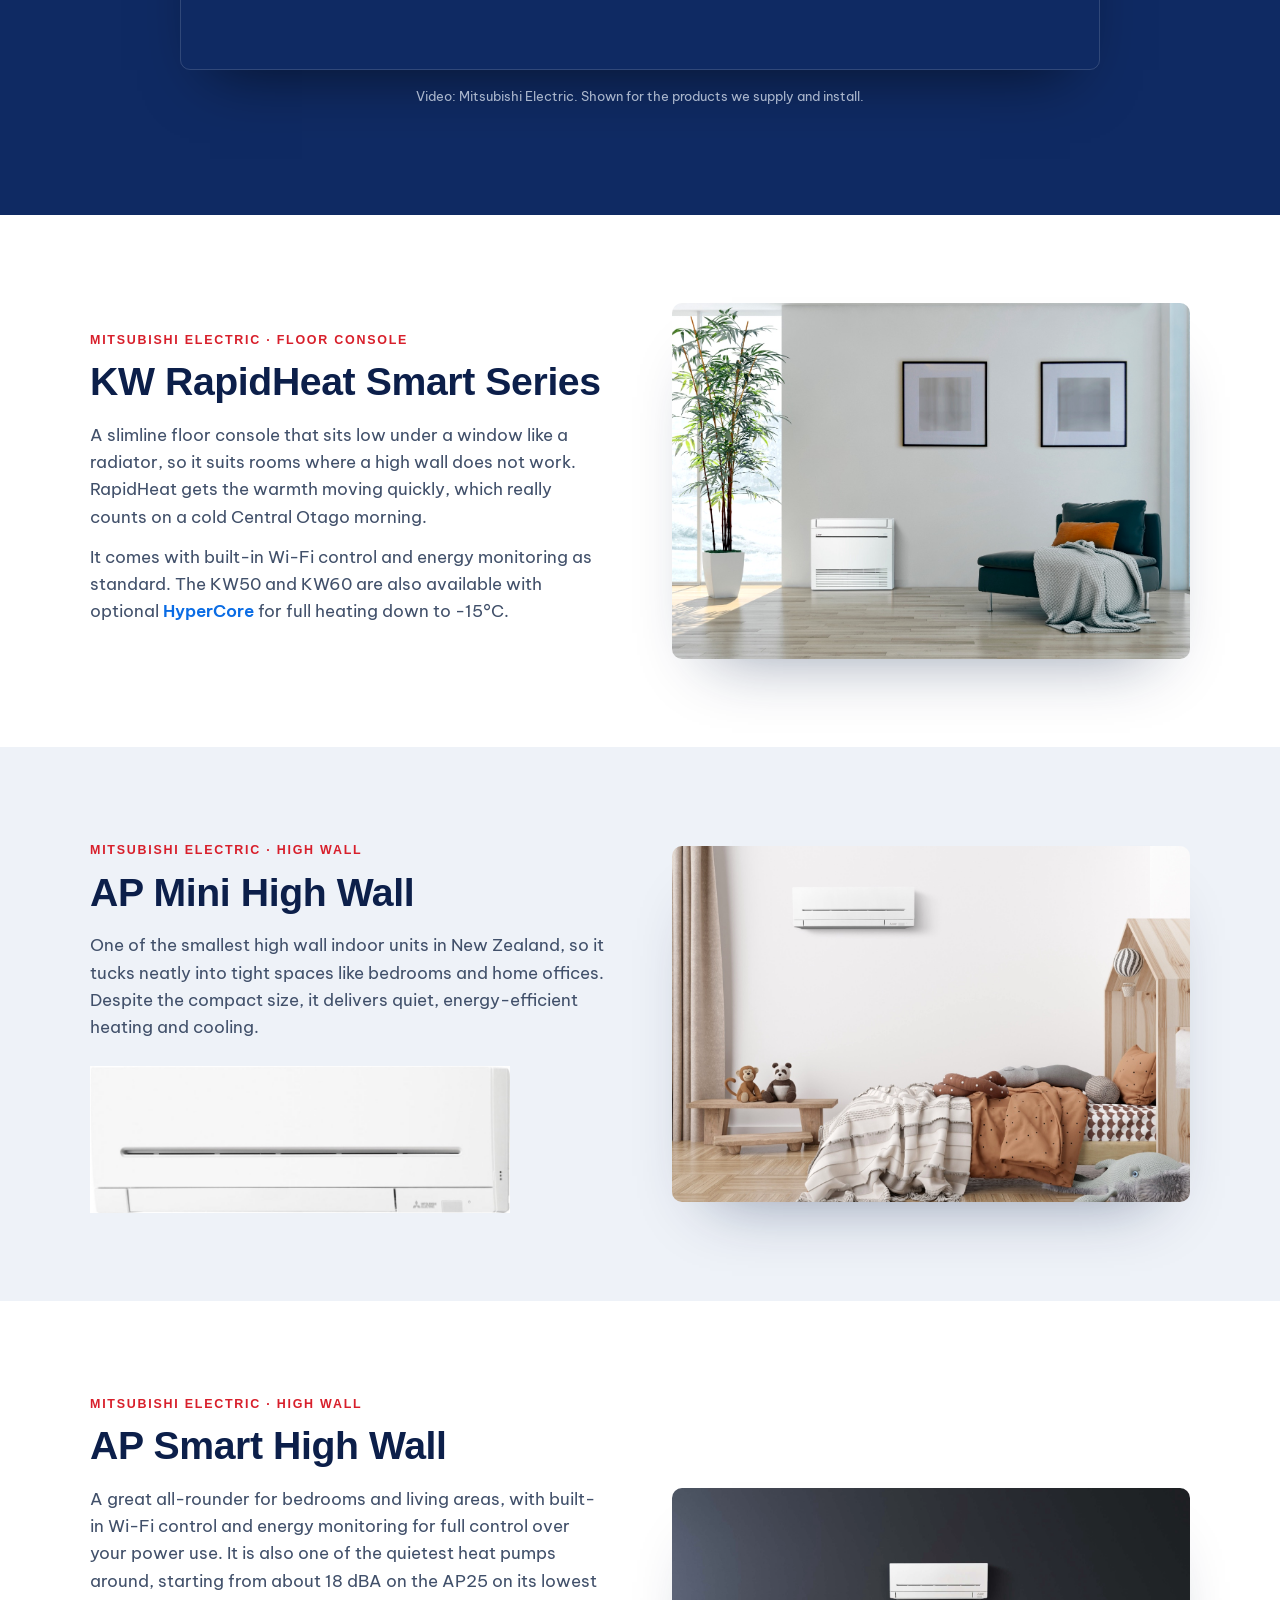
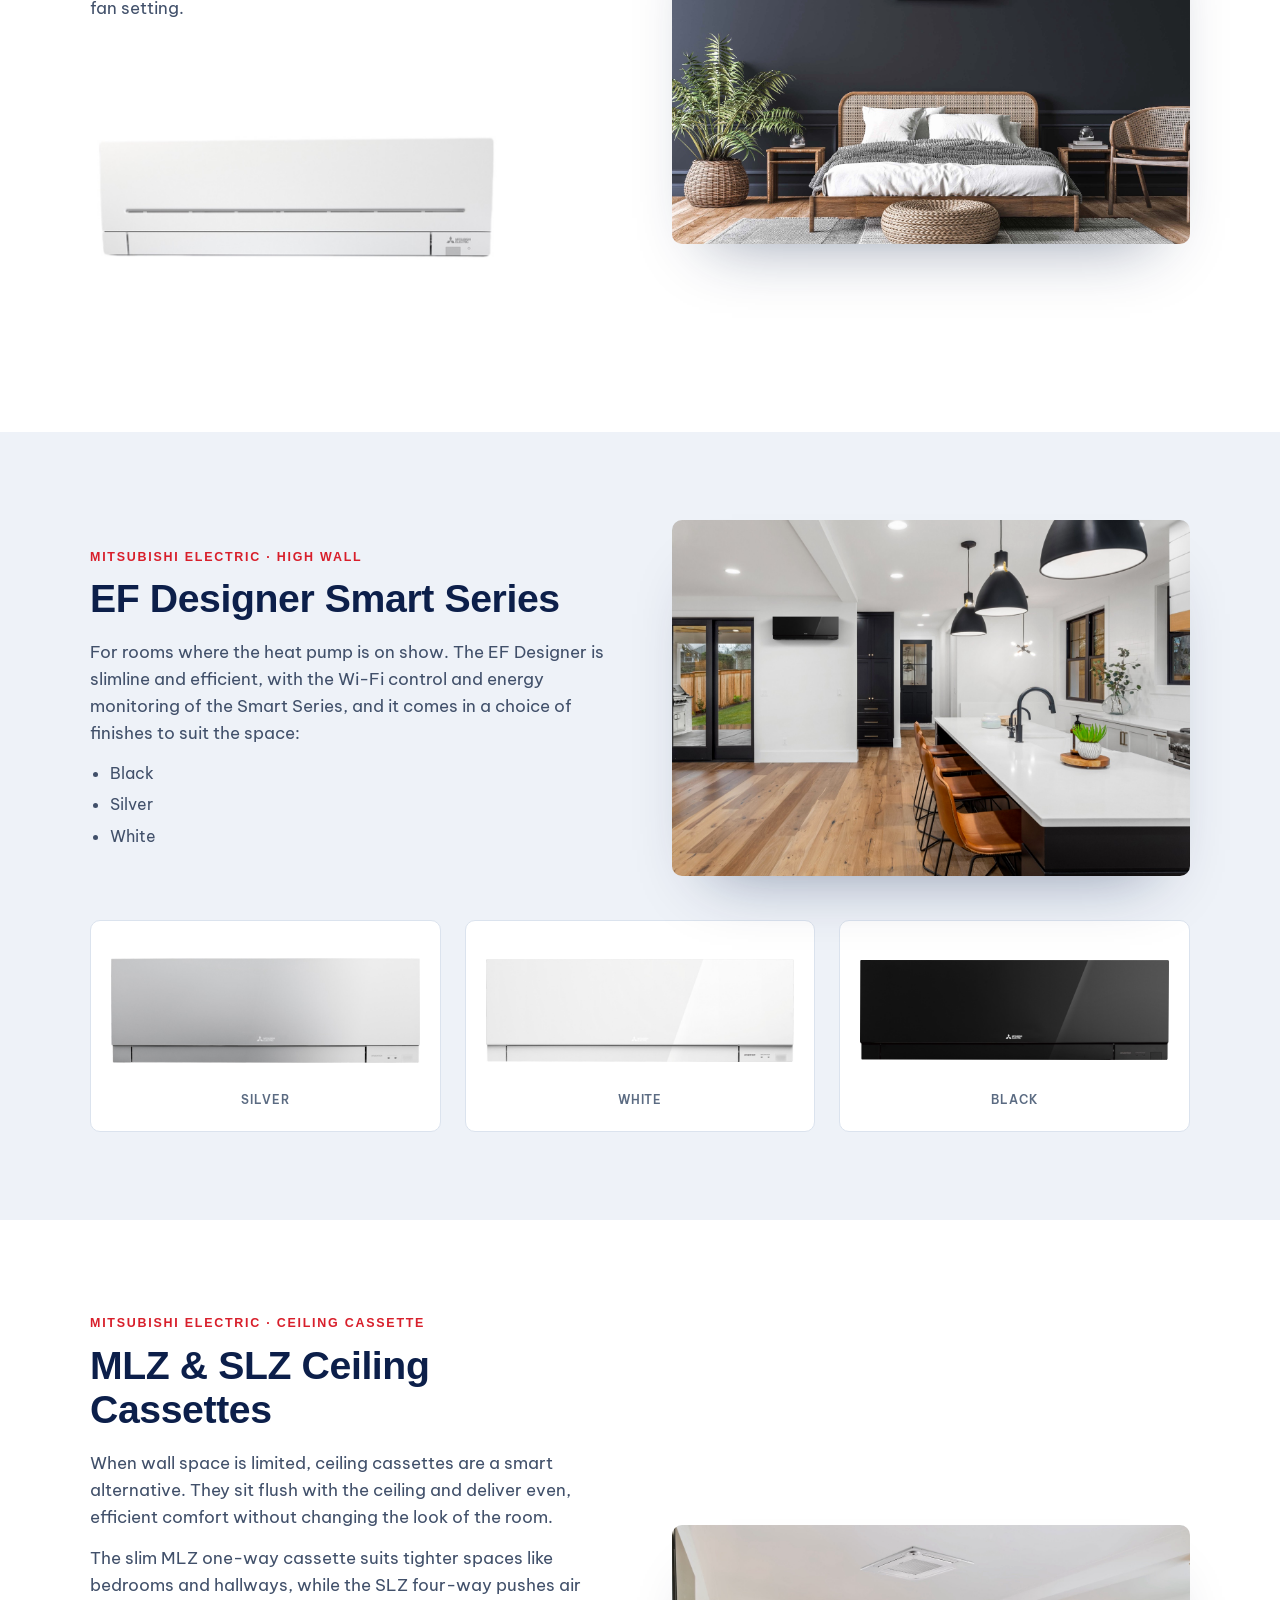
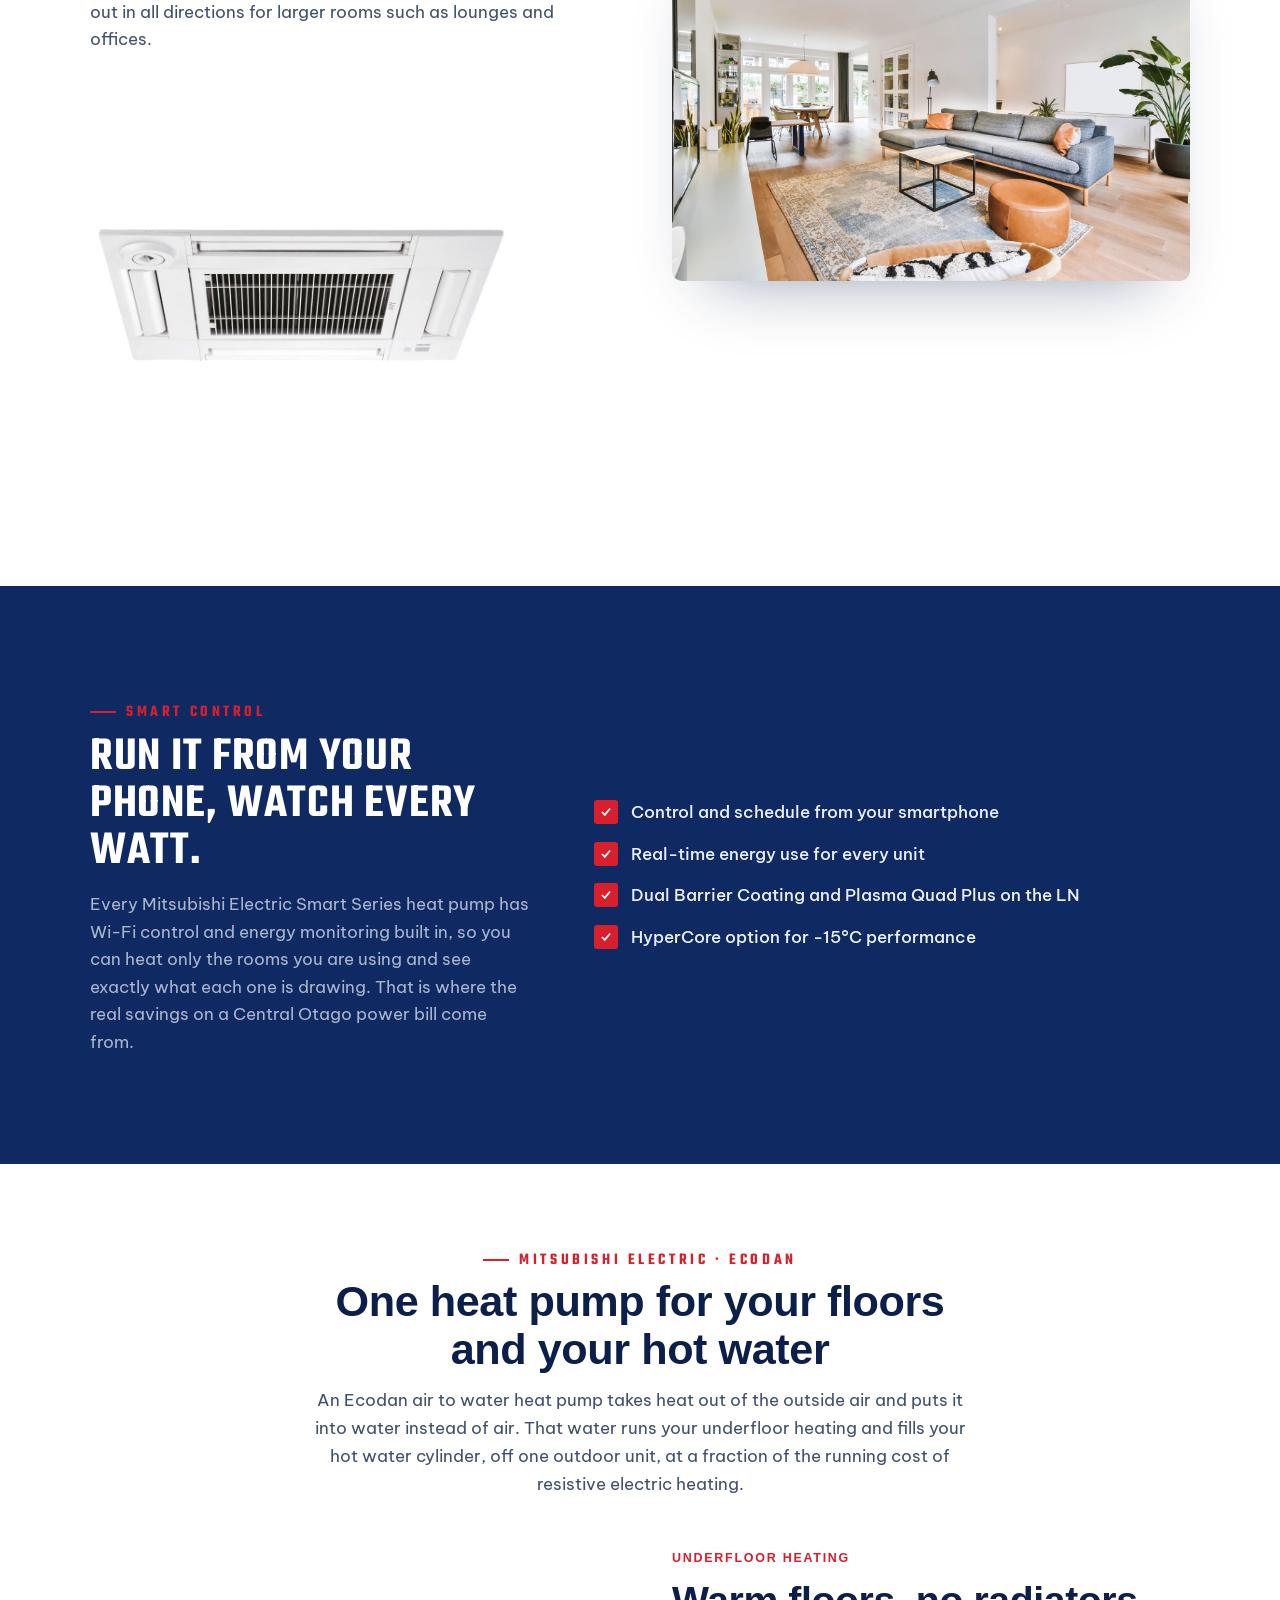
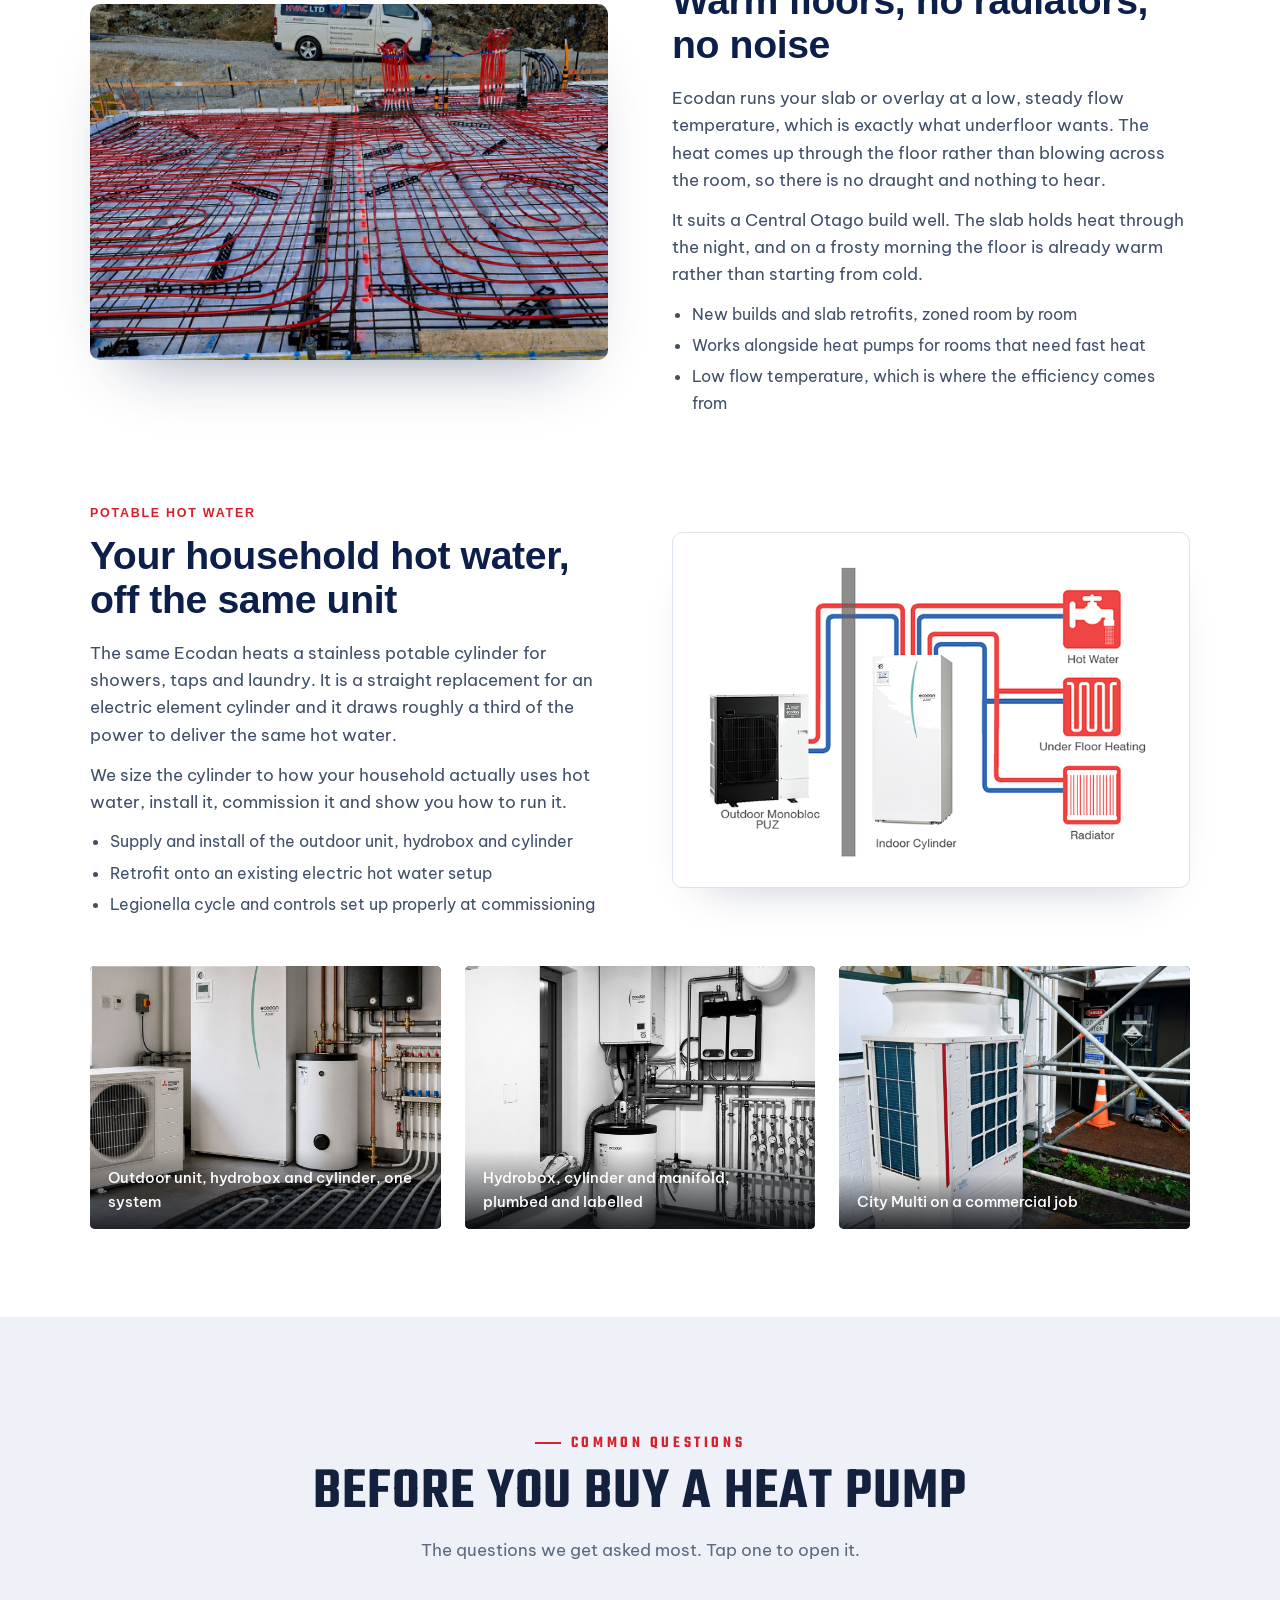
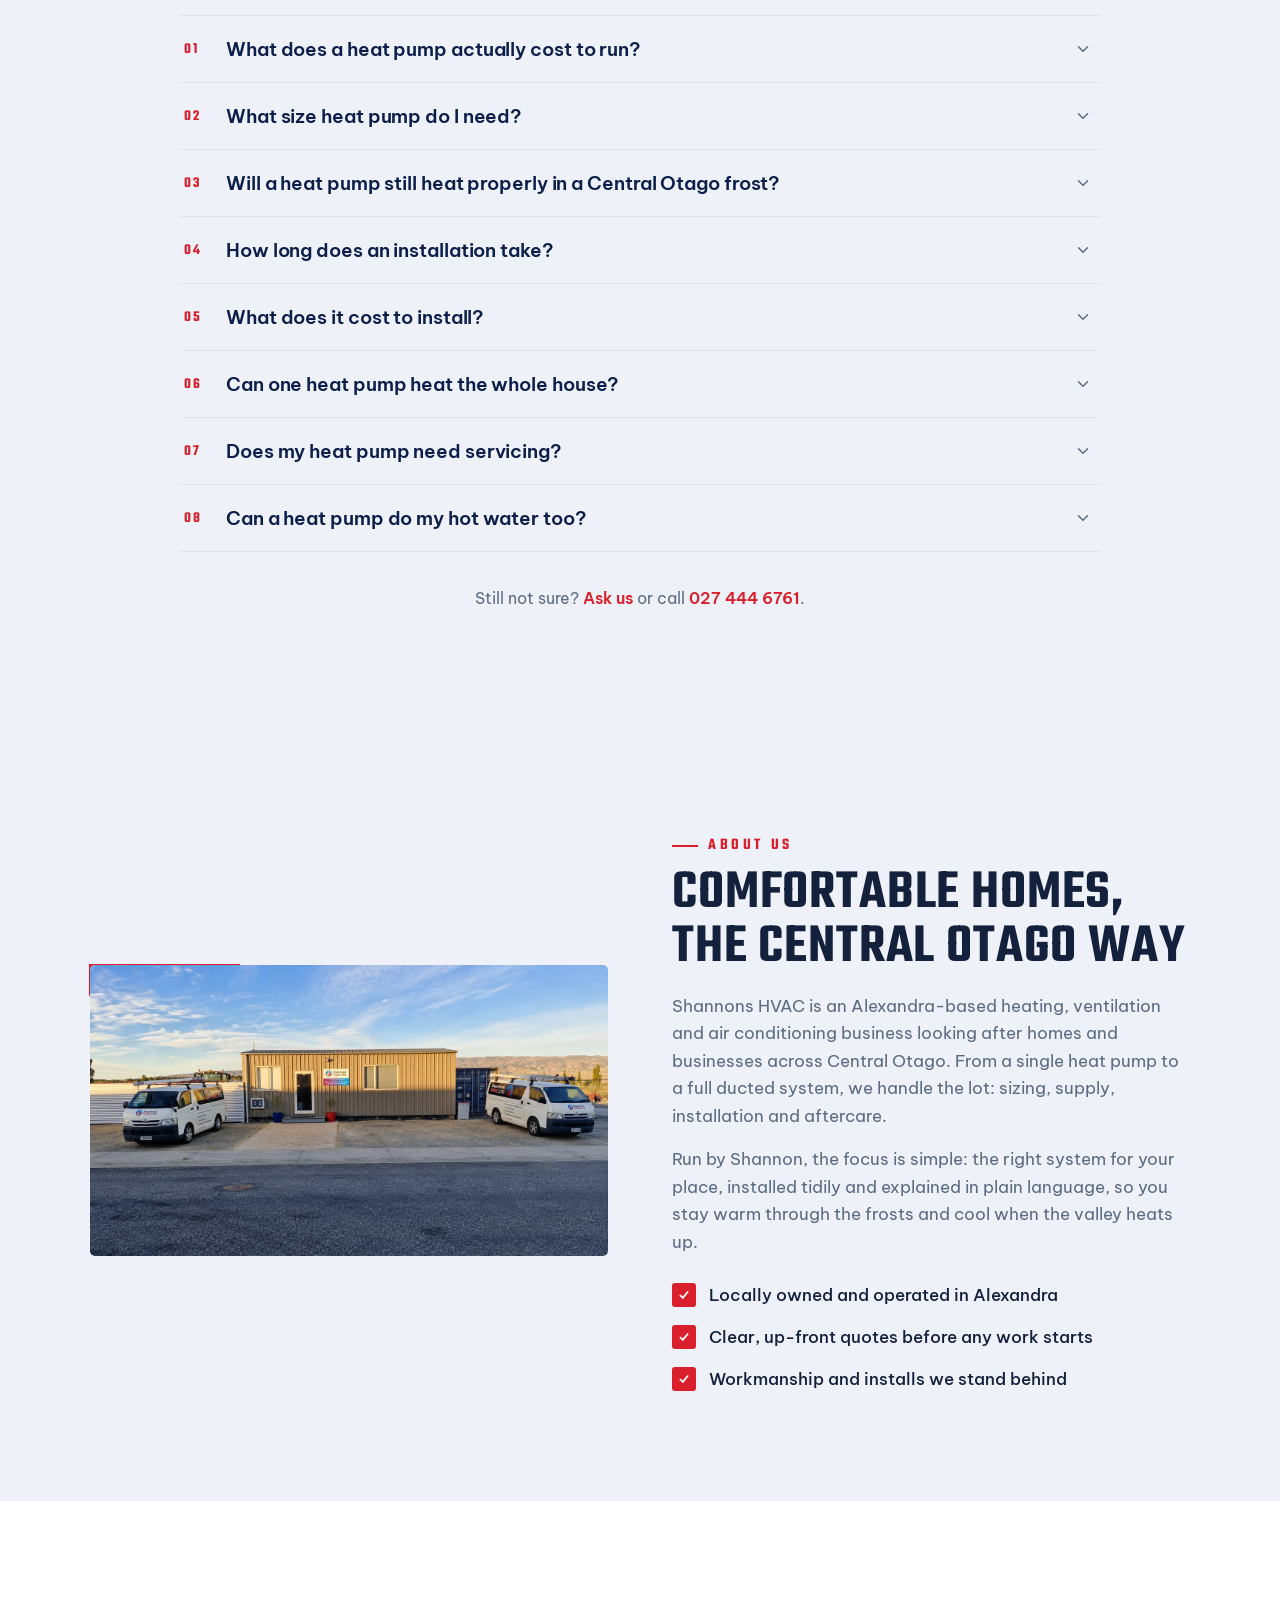
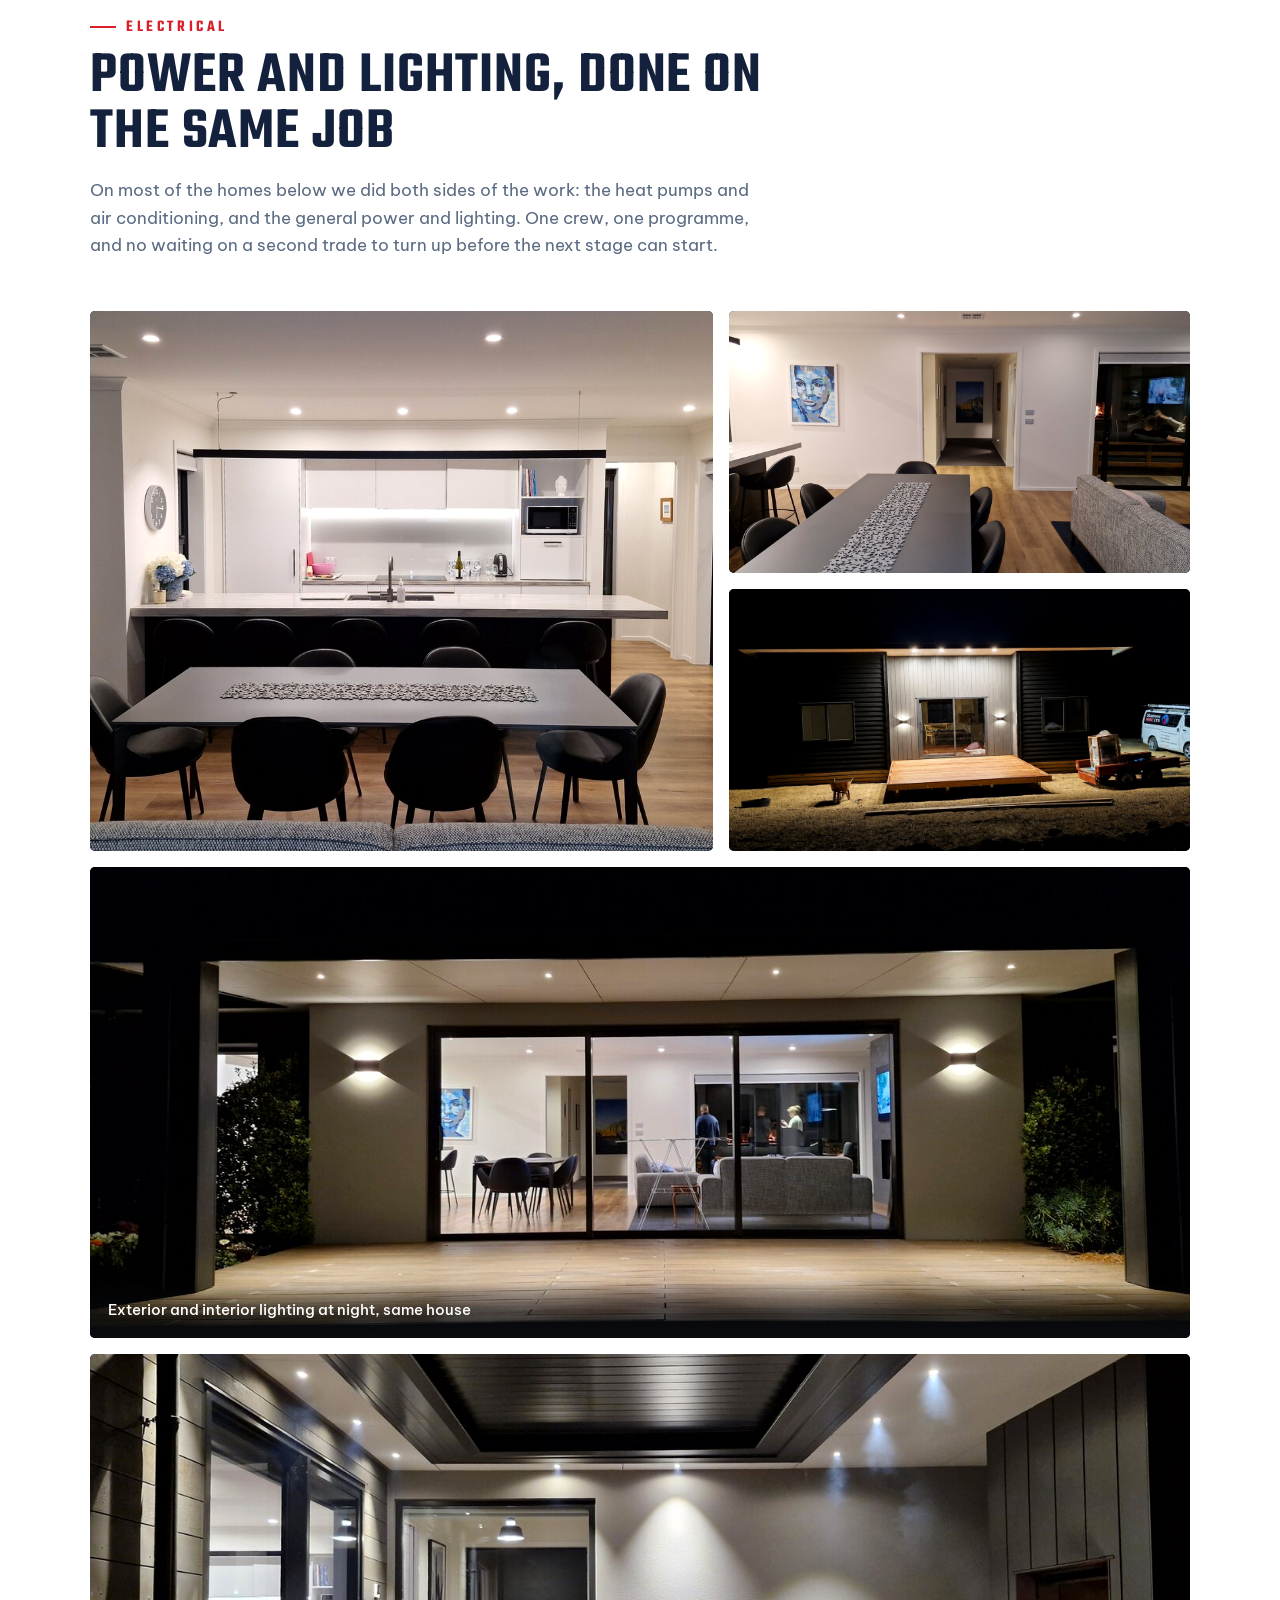
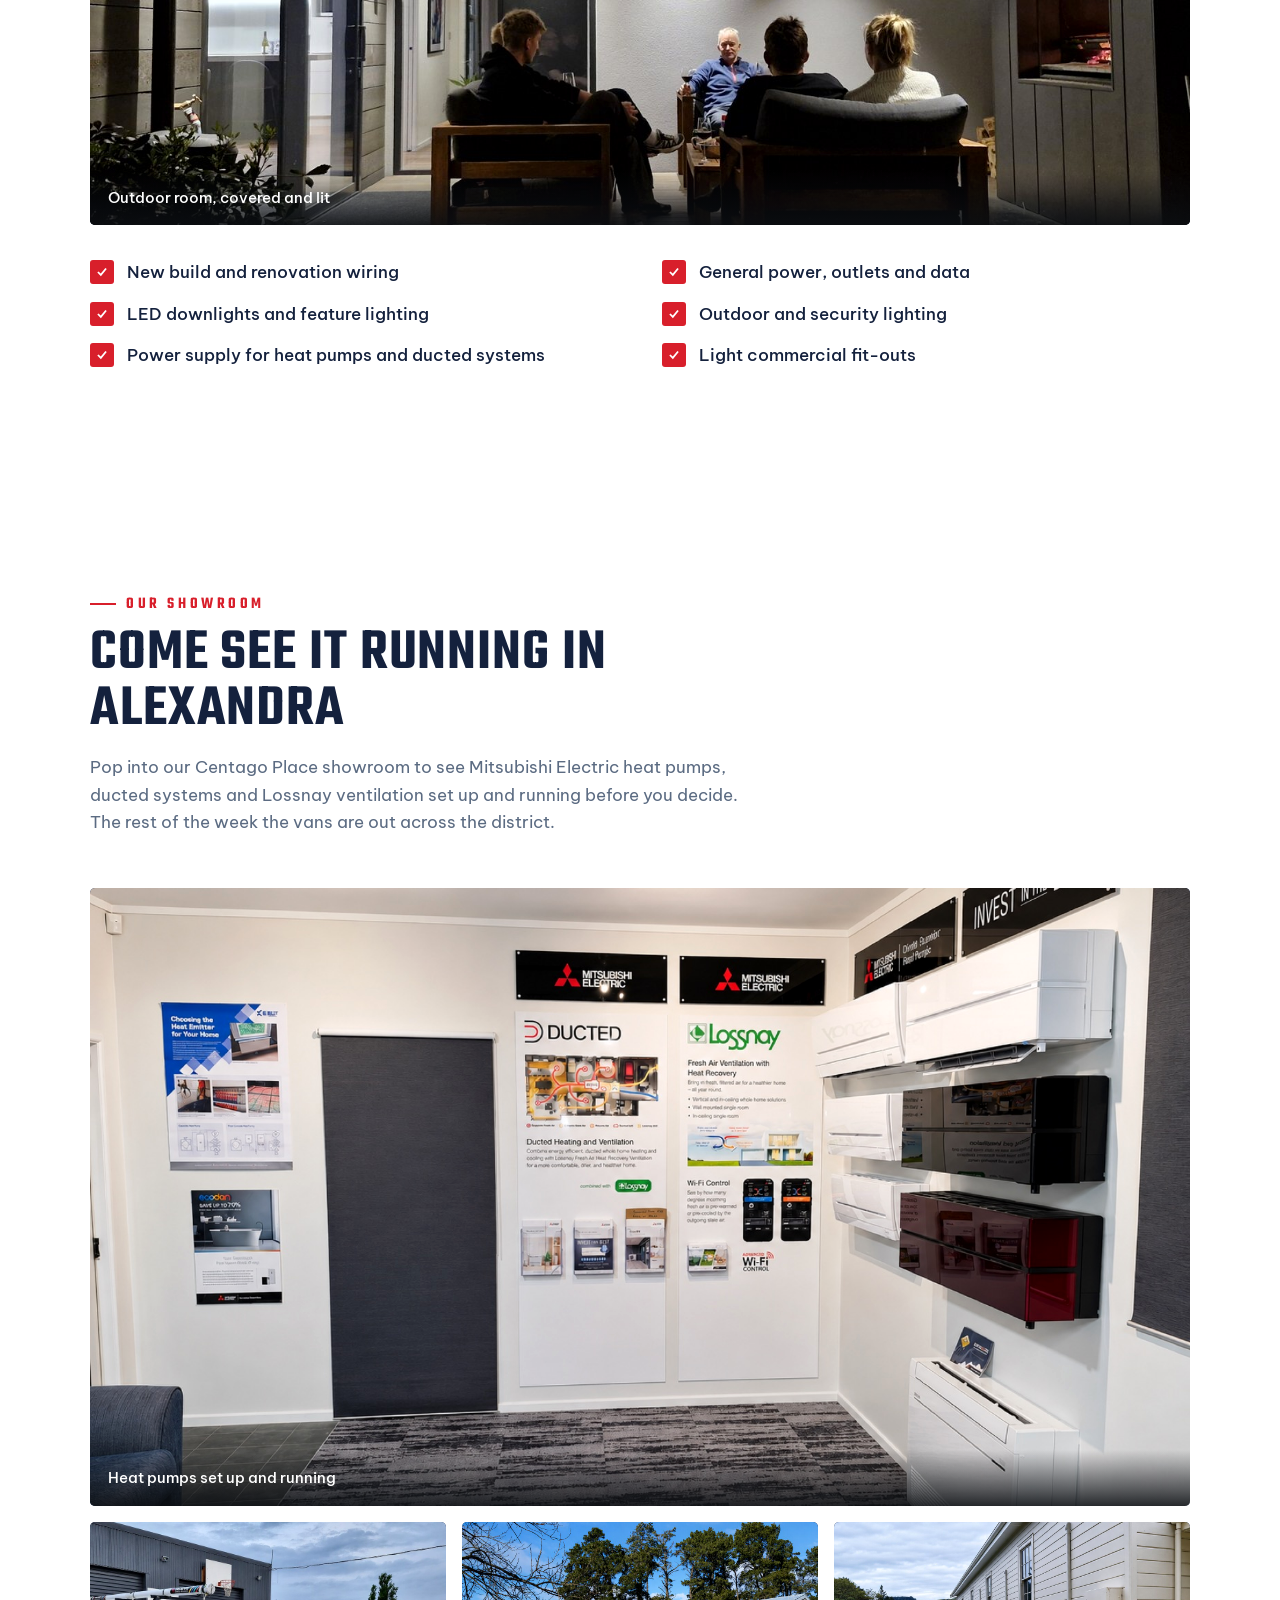
==== commit 359b3576: "Remove heat pump sizing tool and update related links" ====
--- a/index.html
+++ b/index.html
@@ -70,7 +70,6 @@
     <h1>Heat pumps and home heating built for <em>Central Otago</em>.</h1>
     <div class="hero-cta">
       <a class="btn btn--primary" href="#contact">Get a quote</a>
-      <a class="btn btn--ghost" href="#sizing">What size do I need?</a>
       <a class="btn btn--ghost" href="tel:+64274446761">Call 027 444 6761</a>
     </div>
     <div class="hero-meta">
@@ -417,99 +416,6 @@
   </div>
 </section>
 
-<!-- ===== SIZING CALCULATOR ===== -->
-<section class="band-light" id="sizing" style="scroll-margin-top:70px">
-  <div class="wrap">
-    <span class="eyebrow center" style="display:flex;justify-content:center;margin-bottom:6px">Sizing tool</span>
-    <style>
-      .hpsize{--ink:#0c1f4a;--ink-soft:#5b6b82;--accent:#d81f2b;--line:#dbe3ee;--surface:#ffffff;--surface-2:#eef2f8;--radius:10px;--font:"Be Vietnam Pro",system-ui,-apple-system,sans-serif}
-      .hpsize *,.hpsize *::before,.hpsize *::after{box-sizing:border-box}
-      .hpsize{font-family:var(--font);color:var(--ink);max-width:1080px;margin:0 auto;padding:8px;line-height:1.5}
-      .hpsize h2{font-family:var(--font);font-size:clamp(1.5rem,3vw,2rem);font-weight:700;text-transform:none;letter-spacing:-0.01em;margin:0 0 .4em}
-      .hpsize .hp-intro{color:var(--ink-soft);margin:0 0 1.75rem;max-width:62ch}
-      .hpsize .hp-grid{display:grid;grid-template-columns:repeat(3,1fr);gap:1.5rem;align-items:start}
-      @media(max-width:860px){.hpsize .hp-grid{grid-template-columns:1fr}}
-      .hpsize fieldset{border:0;margin:0;padding:0;min-width:0}
-      .hpsize legend{font-size:1rem;font-weight:700;padding:0 0 .85rem;display:block}
-      .hpsize legend .hp-num{color:var(--accent);font-variant-numeric:tabular-nums;margin-right:.35em}
-      .hpsize .hp-dim{display:grid;grid-template-columns:4.5rem 1fr 4.75rem;align-items:center;gap:.65rem;margin-bottom:.9rem}
-      .hpsize .hp-dim>label{font-size:.875rem;color:var(--ink-soft)}
-      .hpsize .hp-dim input[type="number"]{width:100%;padding:.45rem .5rem;border:1px solid var(--line);border-radius:6px;font:inherit;font-variant-numeric:tabular-nums;text-align:center;background:var(--surface);color:inherit}
-      .hpsize .hp-dim input[type="number"]:focus-visible,.hpsize select:focus-visible,.hpsize .hp-opt:focus-visible{outline:2px solid var(--accent);outline-offset:2px}
-      .hpsize .hp-unit{grid-column:3;font-size:.75rem;color:var(--ink-soft);text-align:center;margin:-.55rem 0 .55rem}
-      .hpsize input[type="range"]{-webkit-appearance:none;appearance:none;width:100%;height:4px;border-radius:4px;background:var(--line);cursor:pointer}
-      .hpsize input[type="range"]::-webkit-slider-thumb{-webkit-appearance:none;width:20px;height:20px;border-radius:50%;background:var(--accent);border:3px solid var(--surface);box-shadow:0 0 0 1px var(--line)}
-      .hpsize input[type="range"]::-moz-range-thumb{width:20px;height:20px;border:3px solid var(--surface);border-radius:50%;background:var(--accent);box-shadow:0 0 0 1px var(--line)}
-      .hpsize .hp-opt{display:block;width:100%;text-align:left;background:var(--surface-2);border:1px solid var(--line);border-radius:var(--radius);padding:.8rem .95rem;margin-bottom:.6rem;cursor:pointer;font:inherit;color:inherit;transition:border-color .12s,background .12s}
-      .hpsize .hp-opt:hover{border-color:var(--ink-soft)}
-      .hpsize .hp-opt[aria-pressed="true"]{border-color:var(--accent);background:var(--surface);box-shadow:inset 3px 0 0 var(--accent)}
-      .hpsize .hp-opt strong{display:block;font-weight:600}
-      .hpsize .hp-opt span{display:block;font-size:.8125rem;color:var(--ink-soft);margin-top:.15rem}
-      .hpsize select{width:100%;padding:.6rem .7rem;border:1px solid var(--line);border-radius:6px;font:inherit;background:var(--surface);color:inherit}
-      .hpsize .hp-result{margin-top:1.75rem;background:var(--ink);color:#fff;border-radius:var(--radius);padding:1.5rem 1.6rem;display:grid;grid-template-columns:auto 1fr;gap:1.75rem;align-items:center}
-      @media(max-width:620px){.hpsize .hp-result{grid-template-columns:1fr;gap:1rem}}
-      .hpsize .hp-figure{font-size:clamp(2.5rem,8vw,3.5rem);font-weight:700;line-height:1;font-variant-numeric:tabular-nums;letter-spacing:-0.02em}
-      .hpsize .hp-figure small{font-size:.35em;font-weight:500;margin-left:.15em;opacity:.8}
-      .hpsize .hp-figure-label{font-size:.75rem;text-transform:uppercase;letter-spacing:.09em;opacity:.7;margin-bottom:.5rem}
-      .hpsize .hp-working{font-size:.875rem;opacity:.82;margin:0}
-      .hpsize .hp-working b{font-weight:600;opacity:1}
-      .hpsize .hp-suggest{margin:.65rem 0 0;font-size:.9375rem}
-      .hpsize .hp-suggest b{color:var(--accent)}
-      .hpsize .hp-note{font-size:.8125rem;color:var(--ink-soft);margin:1rem 0 0;max-width:70ch}
-      @media(prefers-reduced-motion:reduce){.hpsize *{transition:none !important}}
-    </style>
-    <div class="hpsize">
-      <h2>What size heat pump do I need?</h2>
-      <p class="hp-intro">Enter your room dimensions, tell us how well insulated it is, and pick your region. We'll work out the heating capacity the room needs.</p>
-      <div class="hp-grid">
-        <fieldset>
-          <legend><span class="hp-num">1.</span>How large is your room?</legend>
-          <div class="hp-dim"><label for="hp-w">Width</label><input type="range" id="hp-w-r" min="1" max="20" step="0.1" value="4" aria-hidden="true" tabindex="-1"><input type="number" id="hp-w" min="1" max="20" step="0.1" value="4" aria-label="Room width in metres"></div>
-          <div class="hp-dim"><label for="hp-l">Length</label><input type="range" id="hp-l-r" min="1" max="20" step="0.1" value="3" aria-hidden="true" tabindex="-1"><input type="number" id="hp-l" min="1" max="20" step="0.1" value="3" aria-label="Room length in metres"></div>
-          <div class="hp-dim"><label for="hp-h">Height</label><input type="range" id="hp-h-r" min="2" max="5" step="0.1" value="2.4" aria-hidden="true" tabindex="-1"><input type="number" id="hp-h" min="2" max="5" step="0.1" value="2.4" aria-label="Room height in metres"></div>
-          <p class="hp-unit">metres</p>
-        </fieldset>
-        <fieldset>
-          <legend><span class="hp-num">2.</span>How insulated is your room?</legend>
-          <div id="hp-insulation"></div>
-        </fieldset>
-        <fieldset>
-          <legend><span class="hp-num">3.</span>Where are you located?</legend>
-          <select id="hp-region" aria-label="Region"></select>
-          <p class="hp-note" id="hp-region-note"></p>
-        </fieldset>
-      </div>
-      <div class="hp-result" role="status" aria-live="polite">
-        <div><div class="hp-figure-label">Heating capacity needed</div><div class="hp-figure"><span id="hp-kw">1.6</span><small>kW</small></div></div>
-        <div><p class="hp-working" id="hp-working"></p><p class="hp-suggest" id="hp-suggest"></p></div>
-      </div>
-      <p class="hp-note">This is a guide only. A site visit is the only way to account for glazing, orientation, draughts and ceiling space. Talk to us and we'll confirm the right unit for your room.</p>
-    </div>
-    <script>
-    (function(){
-      "use strict";
-      var INSULATION=[{id:"new",rate:45,label:"New build",blurb:"Fully insulated new home build (2016 onwards)."},{id:"full",rate:50,label:"Fully insulated",blurb:"Modern home with ceiling, wall and floor insulation (pre-2016)."},{id:"ok",rate:55,label:"Partially insulated",blurb:"Ceiling and/or floor insulation. Or well insulated with lots of windows."},{id:"old",rate:60,label:"Poorly insulated",blurb:"Cold damp home with little or no insulation."}];
-      var REGIONS=[{id:"NL",label:"Northland",temp:5},{id:"AK",label:"Auckland",temp:2},{id:"WK",label:"Waikato",temp:0},{id:"BP",label:"Bay of Plenty",temp:2},{id:"GS",label:"Gisborne",temp:2},{id:"HB",label:"Hawke's Bay",temp:0},{id:"TK",label:"Taranaki",temp:2},{id:"MW",label:"Manawatu / Whanganui",temp:0},{id:"WN",label:"Wellington",temp:0},{id:"NM",label:"Nelson / Marlborough",temp:0},{id:"WC",label:"West Coast",temp:0},{id:"CH",label:"Canterbury",temp:-3},{id:"CO",label:"Central Otago",temp:-5},{id:"OT",label:"Otago",temp:-3},{id:"IN",label:"Southland",temp:-3}];
-      var DEFAULT_REGION="CO",DEFAULT_INSULATION="ok",UNIT_SIZES=[2.5,3.2,4.2,5.0,6.0,7.1,8.0,9.0,10.0];
-      var $=function(id){return document.getElementById(id);};
-      var state={w:4,l:3,h:2.4,insulation:DEFAULT_INSULATION,region:DEFAULT_REGION};
-      var insWrap=$("hp-insulation");
-      INSULATION.forEach(function(opt){var b=document.createElement("button");b.type="button";b.className="hp-opt";b.dataset.id=opt.id;b.setAttribute("aria-pressed",String(opt.id===state.insulation));b.innerHTML="<strong></strong><span></span>";b.querySelector("strong").textContent=opt.label;b.querySelector("span").textContent=opt.blurb;b.addEventListener("click",function(){state.insulation=opt.id;Array.prototype.forEach.call(insWrap.children,function(el){el.setAttribute("aria-pressed",String(el.dataset.id===opt.id));});render();});insWrap.appendChild(b);});
-      var regionSel=$("hp-region");
-      REGIONS.forEach(function(r){var o=document.createElement("option");o.value=r.id;o.textContent=r.label;regionSel.appendChild(o);});
-      regionSel.value=state.region;
-      regionSel.addEventListener("change",function(){state.region=regionSel.value;render();});
-      ["w","l","h"].forEach(function(key){var num=$("hp-"+key),rng=$("hp-"+key+"-r");function set(v,from){var n=parseFloat(v);if(isNaN(n))return;var min=parseFloat(num.min),max=parseFloat(num.max);n=Math.min(max,Math.max(min,n));state[key]=n;if(from!=="num")num.value=n;if(from!=="rng")rng.value=n;render();}num.addEventListener("input",function(){set(num.value,"num");});rng.addEventListener("input",function(){set(rng.value,"rng");});});
-      function calculate(s){var ins=INSULATION.filter(function(i){return i.id===s.insulation;})[0];var reg=REGIONS.filter(function(r){return r.id===s.region;})[0];var volume=s.w*s.l*s.h;var watts=volume*ins.rate;return{volume:volume,rate:ins.rate,kw:watts/1000,temp:reg.temp,regionLabel:reg.label};}
-      function suggestUnit(kw){for(var i=0;i<UNIT_SIZES.length;i++){if(UNIT_SIZES[i]>=kw)return UNIT_SIZES[i];}return null;}
-      function fmt(n){return (Math.round(n*10)/10).toString();}
-      function render(){var r=calculate(state);var kw=Math.round(r.kw*10)/10;$("hp-kw").textContent=kw.toFixed(1);$("hp-working").innerHTML="<b>"+fmt(state.w)+" &times; "+fmt(state.l)+" &times; "+fmt(state.h)+" m</b> = "+fmt(Math.round(r.volume*10)/10)+" m&sup3;, at "+r.rate+" W per m&sup3;, rated at "+r.temp+"&deg;C outside.";var unit=suggestUnit(kw);$("hp-suggest").innerHTML=unit?"Look for a unit rated <b>"+unit.toFixed(1)+" kW</b> or above at "+r.temp+"&deg;C.":"This room is larger than a single unit will comfortably cover. Ask us about a multi room or ducted system.";$("hp-region-note").textContent="Sized against "+r.temp+"°C, the winter design temperature for "+r.regionLabel+".";}
-      render();
-    })();
-    </script>
-  </div>
-</section>
-
 <!-- ===== FAQ ===== -->
 <section class="band-bone" id="faq" style="scroll-margin-top:70px">
   <div class="wrap">
@@ -538,7 +444,7 @@
         </summary>
         <div class="acc-body">
           <p>It depends on the volume of the room, how well insulated it is, and the winter design temperature where you live. Central Otago is sized against about &minus;5&deg;C, colder than most of the country, so a unit that would suit a lounge in Auckland is undersized here.</p>
-          <p>Our <a href="#sizing">sizing tool</a> gives you a starting figure in about thirty seconds. Glazing, orientation, draughts and ceiling height all move the number, so we confirm it on site before quoting.</p>
+          <p>Glazing, orientation, draughts and ceiling height all affect the size you need. <a href="#contact">Talk to our team</a> and we’ll confirm the right unit on site before quoting.</p>
         </div>
       </details>
       <details class="acc-item">
@@ -620,7 +526,7 @@
   <div class="wrap about-split">
     <div class="about-figure natural reveal">
       <span class="about-tag">Central Otago</span>
-      <img src="img/premises.jpg" alt="The Shannons HVAC premises on Centago Crescent, Alexandra, with the vans parked out front" width="1400" height="788" loading="lazy">
+      <img src="img/premises.jpg" alt="The Shannons HVAC premises on Centago Place, Alexandra, with the vans parked out front" width="1400" height="788" loading="lazy">
       <span class="about-frame" aria-hidden="true"></span>
     </div>
     <div class="about-copy reveal">
@@ -689,7 +595,7 @@
     <div class="sec-head reveal">
       <span class="eyebrow">Our showroom</span>
       <h2>Come see it running in Alexandra</h2>
-      <p>Pop into our Centago Crescent showroom to see Mitsubishi Electric heat pumps, ducted systems and Lossnay ventilation set up and running before you decide. The rest of the week the vans are out across the district.</p>
+      <p>Pop into our Centago Place showroom to see Mitsubishi Electric heat pumps, ducted systems and Lossnay ventilation set up and running before you decide. The rest of the week the vans are out across the district.</p>
     </div>
     <div class="shots shots--wide reveal" style="margin-top:0">
       <figure class="shot" style="aspect-ratio:16/9">
@@ -735,7 +641,7 @@
       </div>
       <div class="cinfo-row">
         <div class="cinfo-ic"><svg viewBox="0 0 24 24" fill="none" stroke="currentColor" stroke-width="1.6"><path d="M12 21s7-5.2 7-11a7 7 0 1 0-14 0c0 5.8 7 11 7 11Z"/><circle cx="12" cy="10" r="2.5"/></svg></div>
-        <div><b>Find us</b><span>11B Centago Cres, Alexandra 9320</span></div>
+        <div><b>Find us</b><span>11B Centago Place, Alexandra 9320</span></div>
       </div>
     </div>
 
@@ -760,8 +666,8 @@
   <div class="wrap">
     <div class="contact-map reveal">
       <iframe
-        src="https://www.google.com/maps?q=11B%20Centago%20Crescent%2C%20Alexandra%209320%2C%20New%20Zealand&amp;z=15&amp;output=embed"
-        title="Shannons HVAC Limited, 11B Centago Crescent, Alexandra"
+        src="https://www.google.com/maps?q=Shannons%20HVAC%20Limited%2C%20Alexandra%209320%2C%20New%20Zealand&amp;z=16&amp;output=embed"
+        title="Shannons HVAC Limited, Centago Place, Alexandra"
         loading="lazy" referrerpolicy="no-referrer-when-downgrade" allowfullscreen></iframe>
     </div>
   </div>
@@ -796,7 +702,7 @@
         <a href="tel:+64274446761">027 444 6761</a>
         <a href="#contact">Get a quote</a>
         <address class="footer-address">
-          <b>11B Centago Cres</b>
+          <b>11B Centago Place</b>
           Alexandra 9320<br>Central Otago
         </address>
       </div>
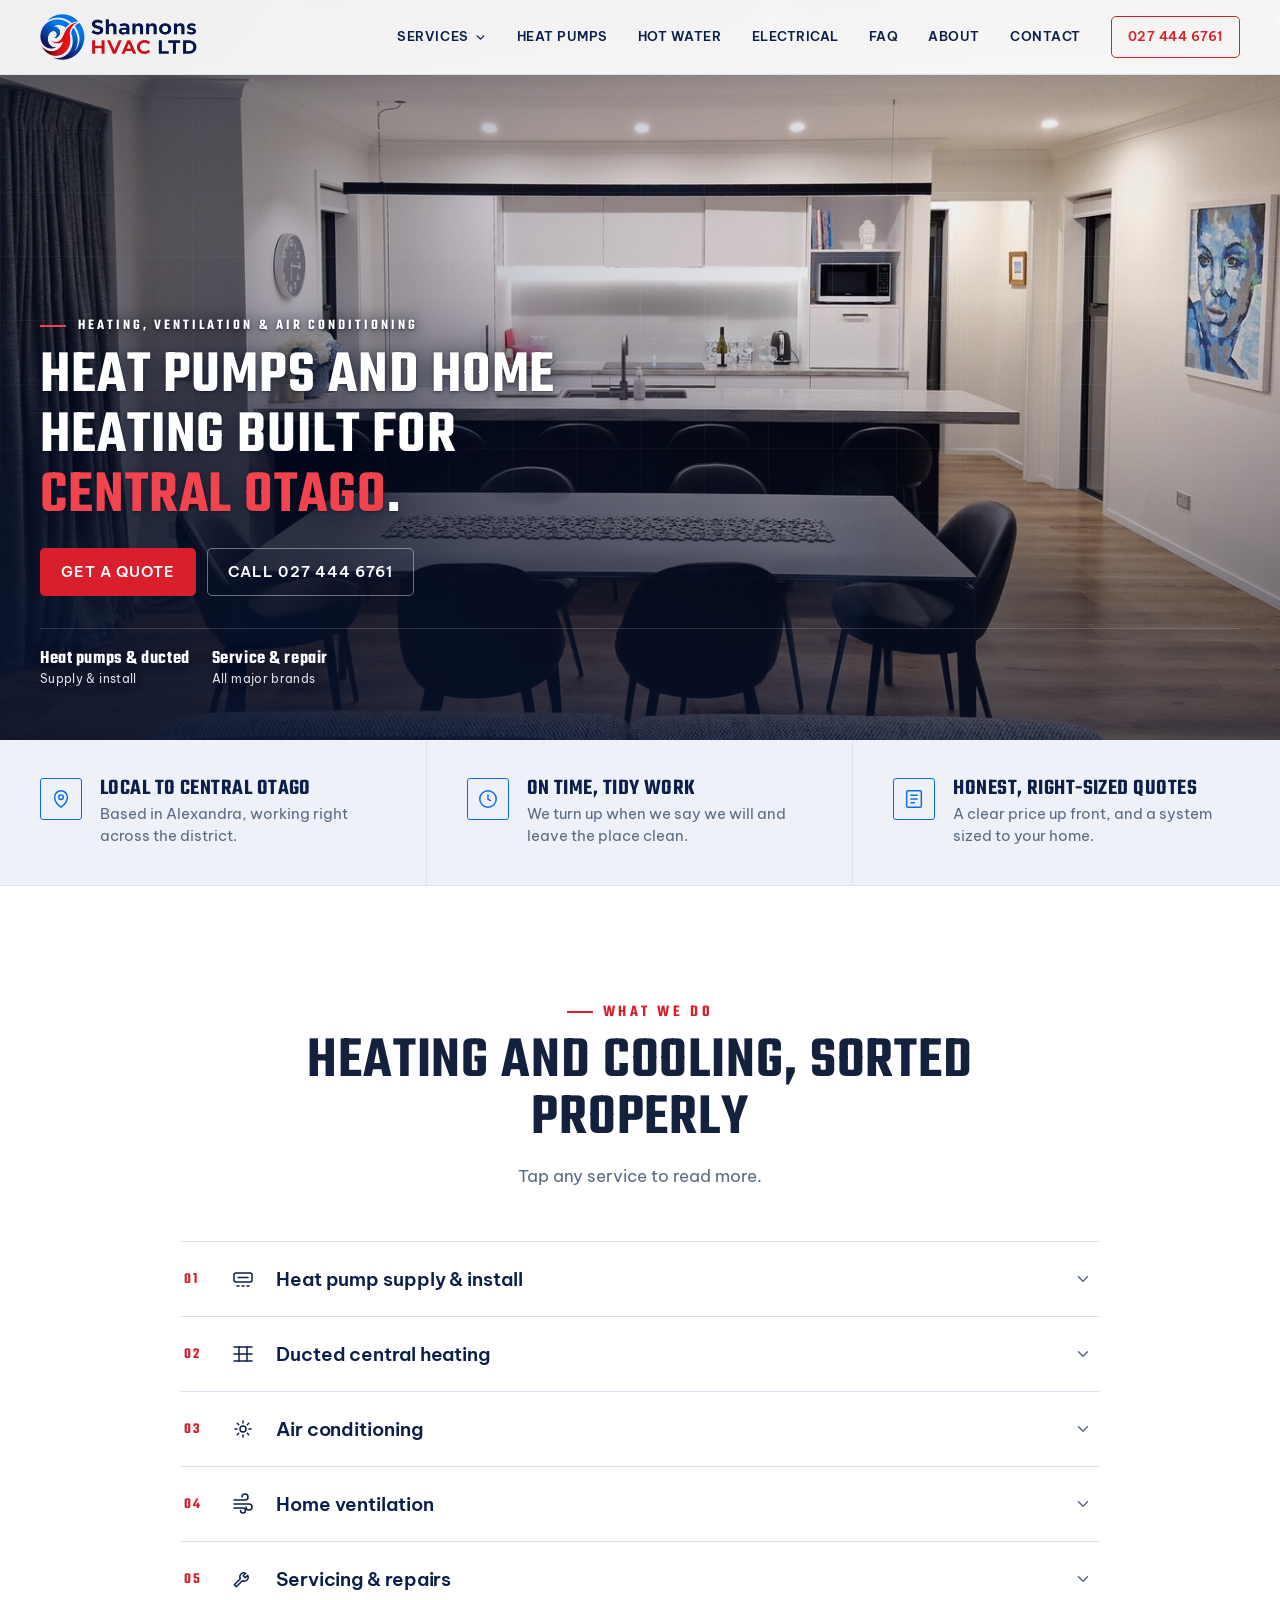
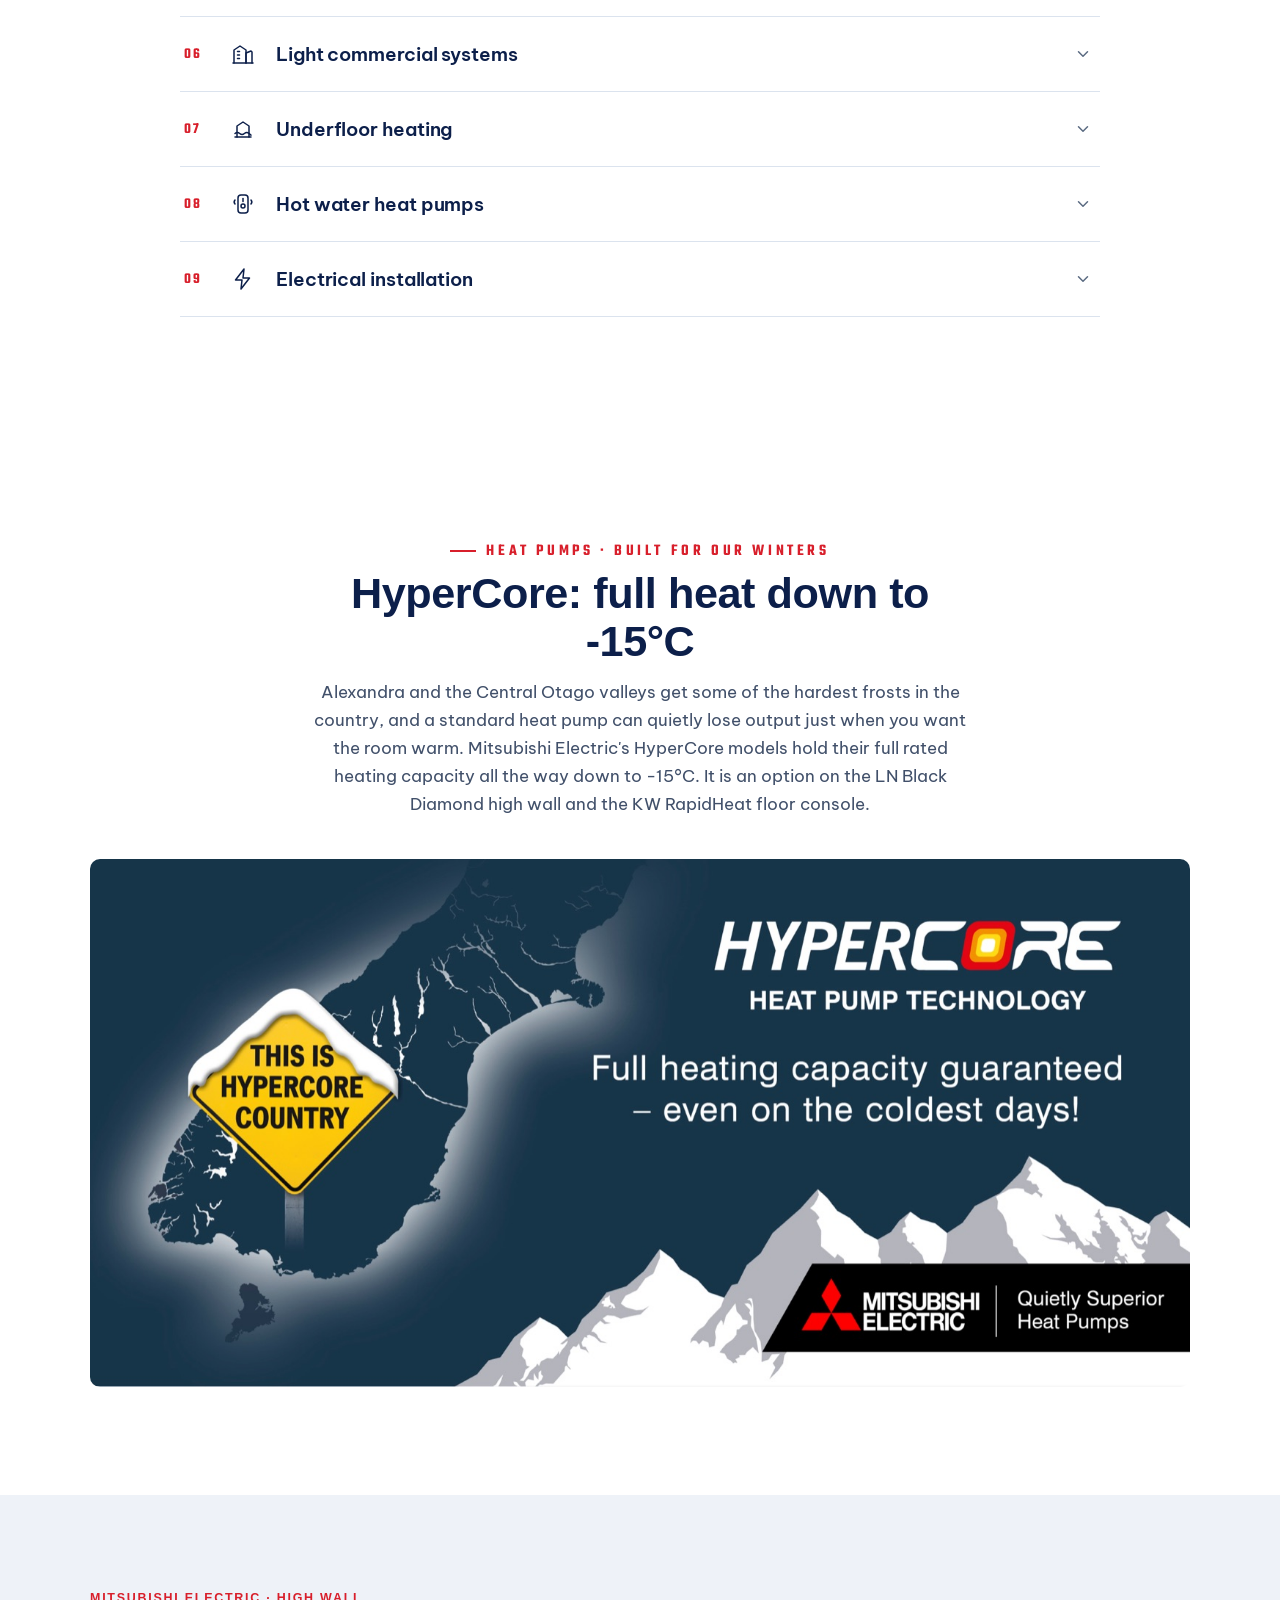
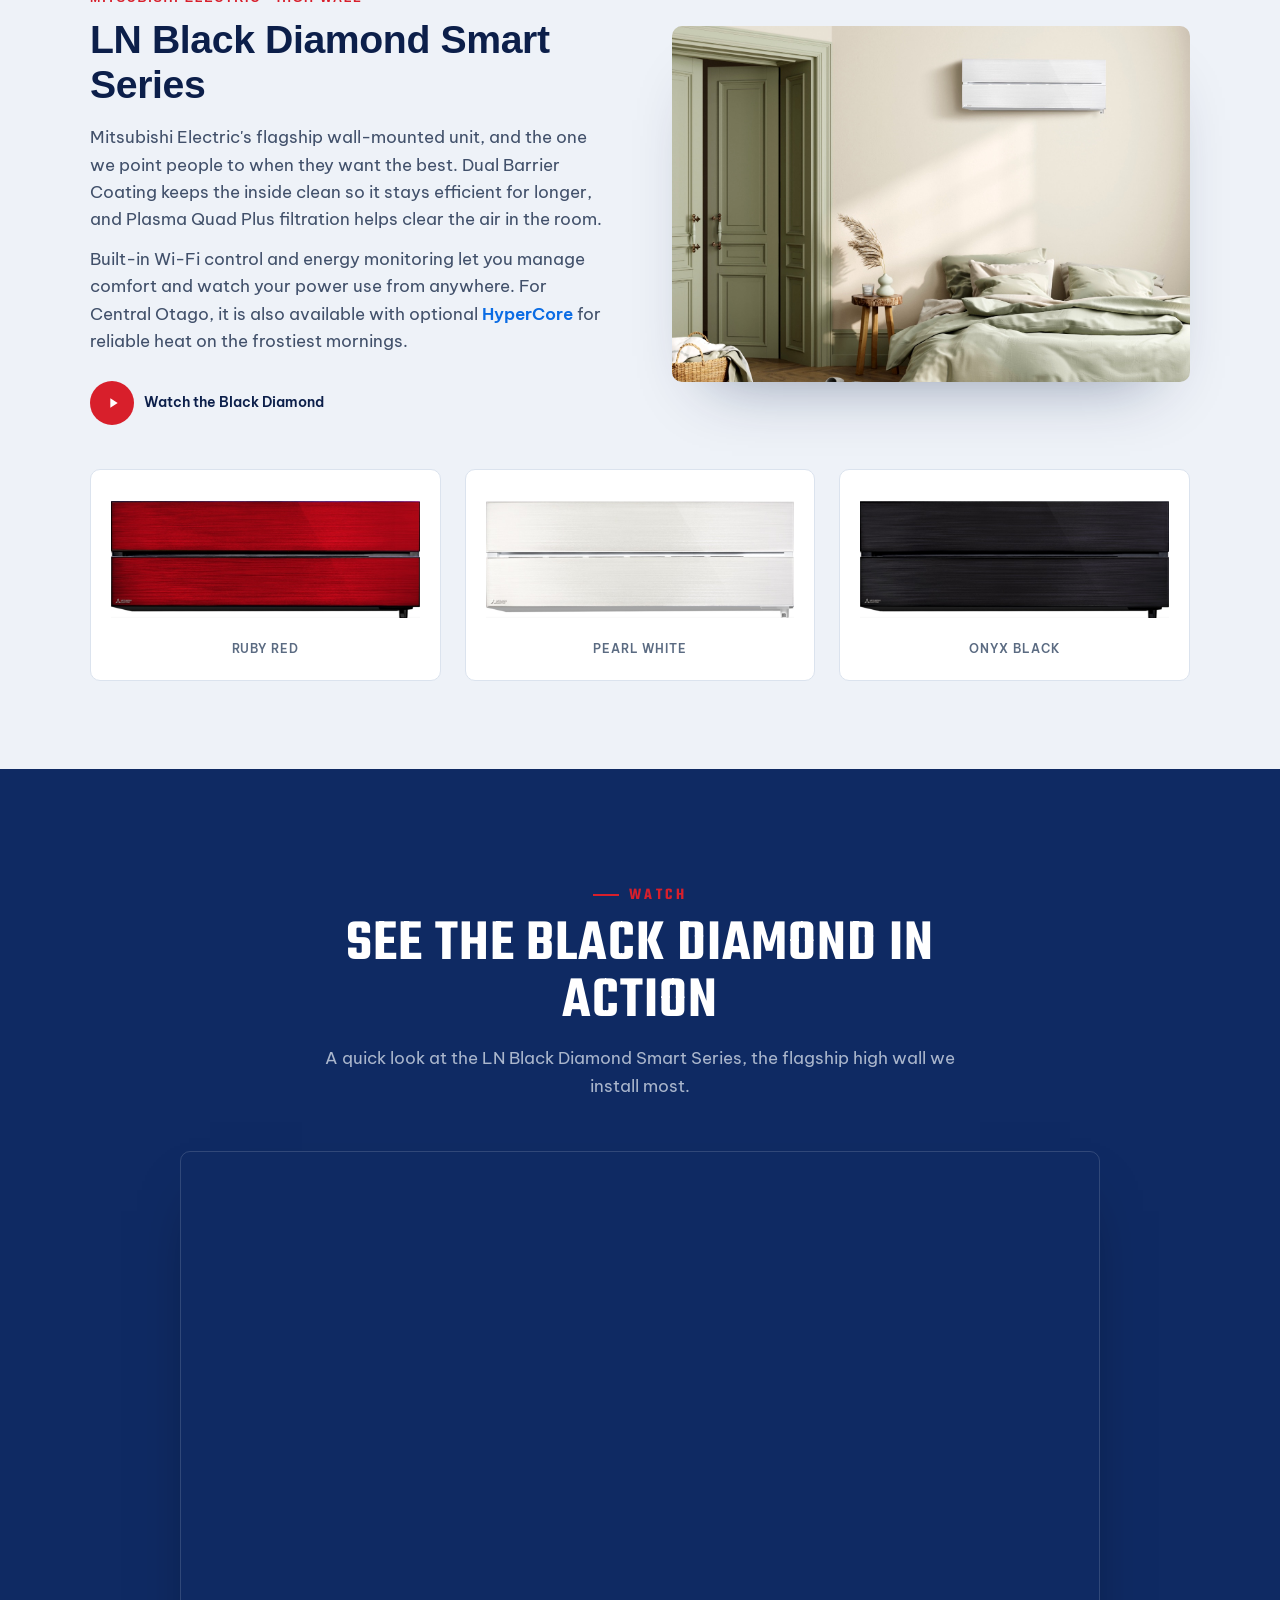
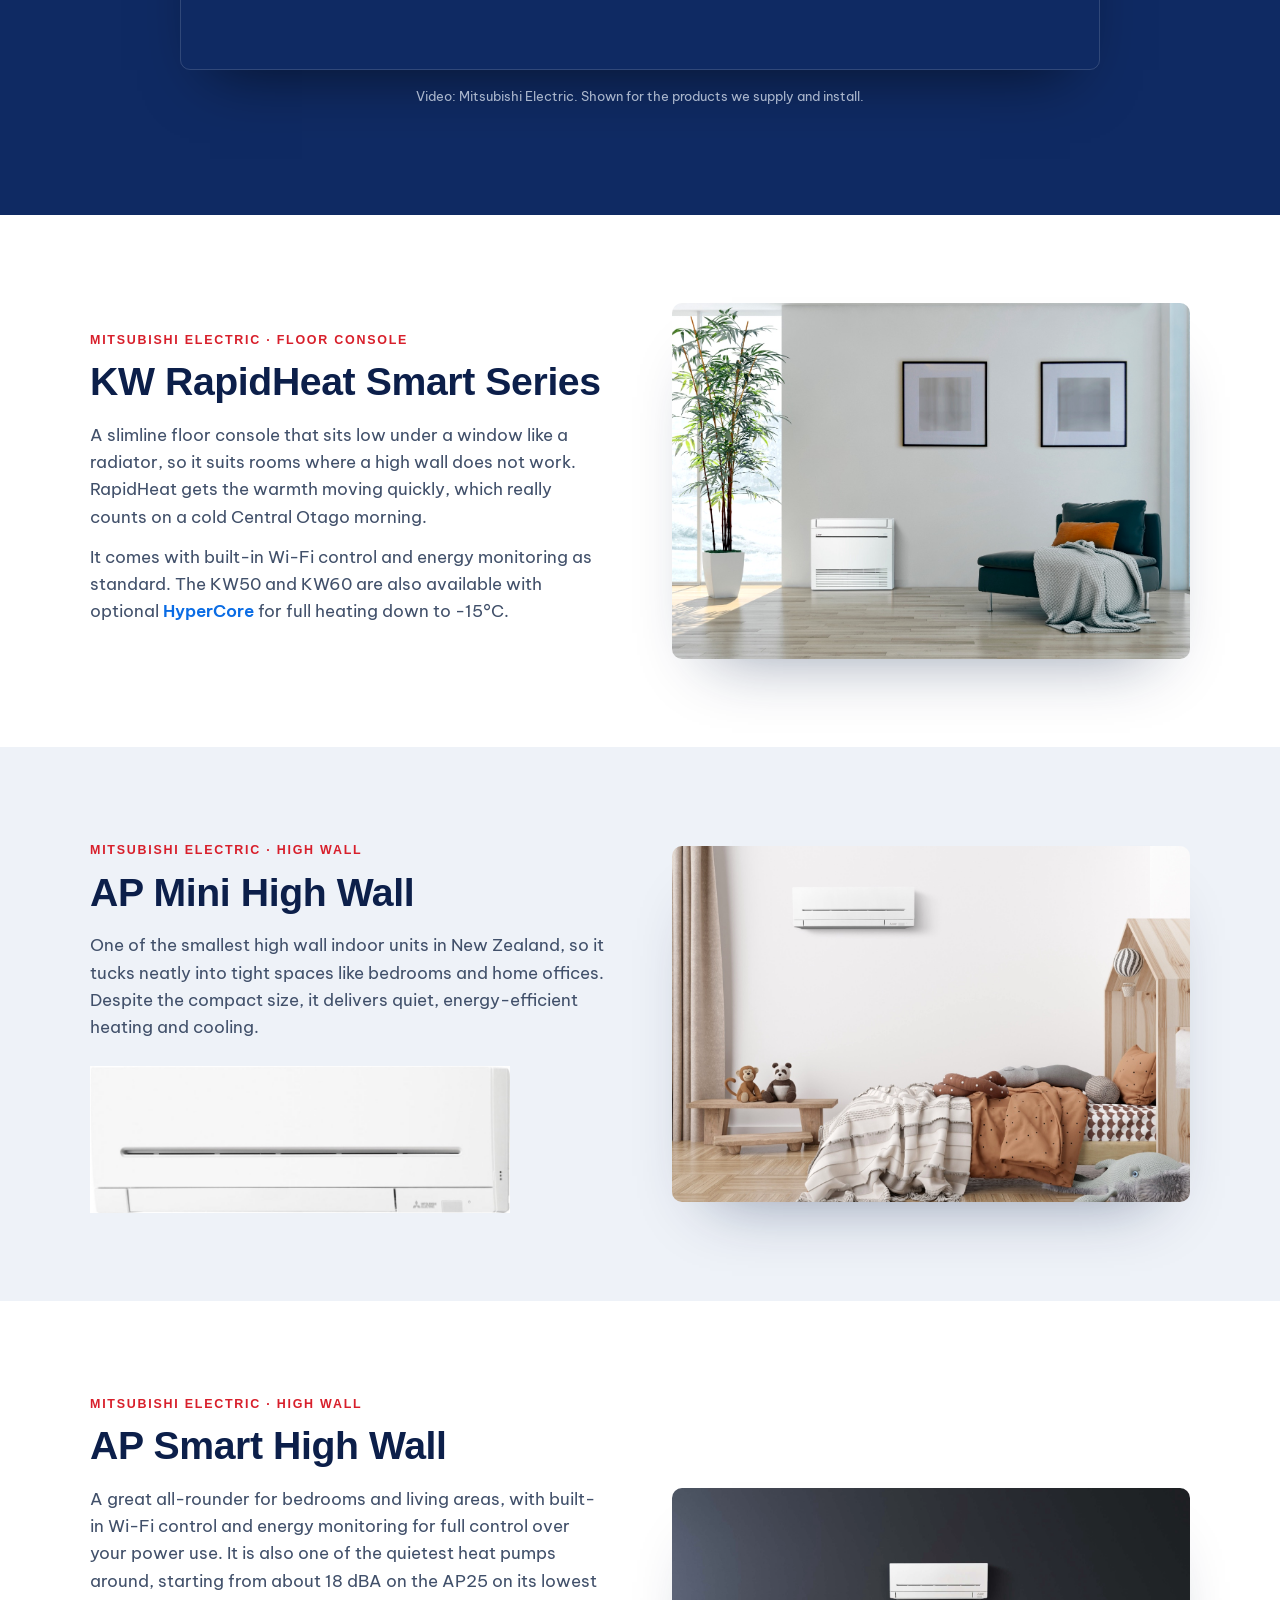
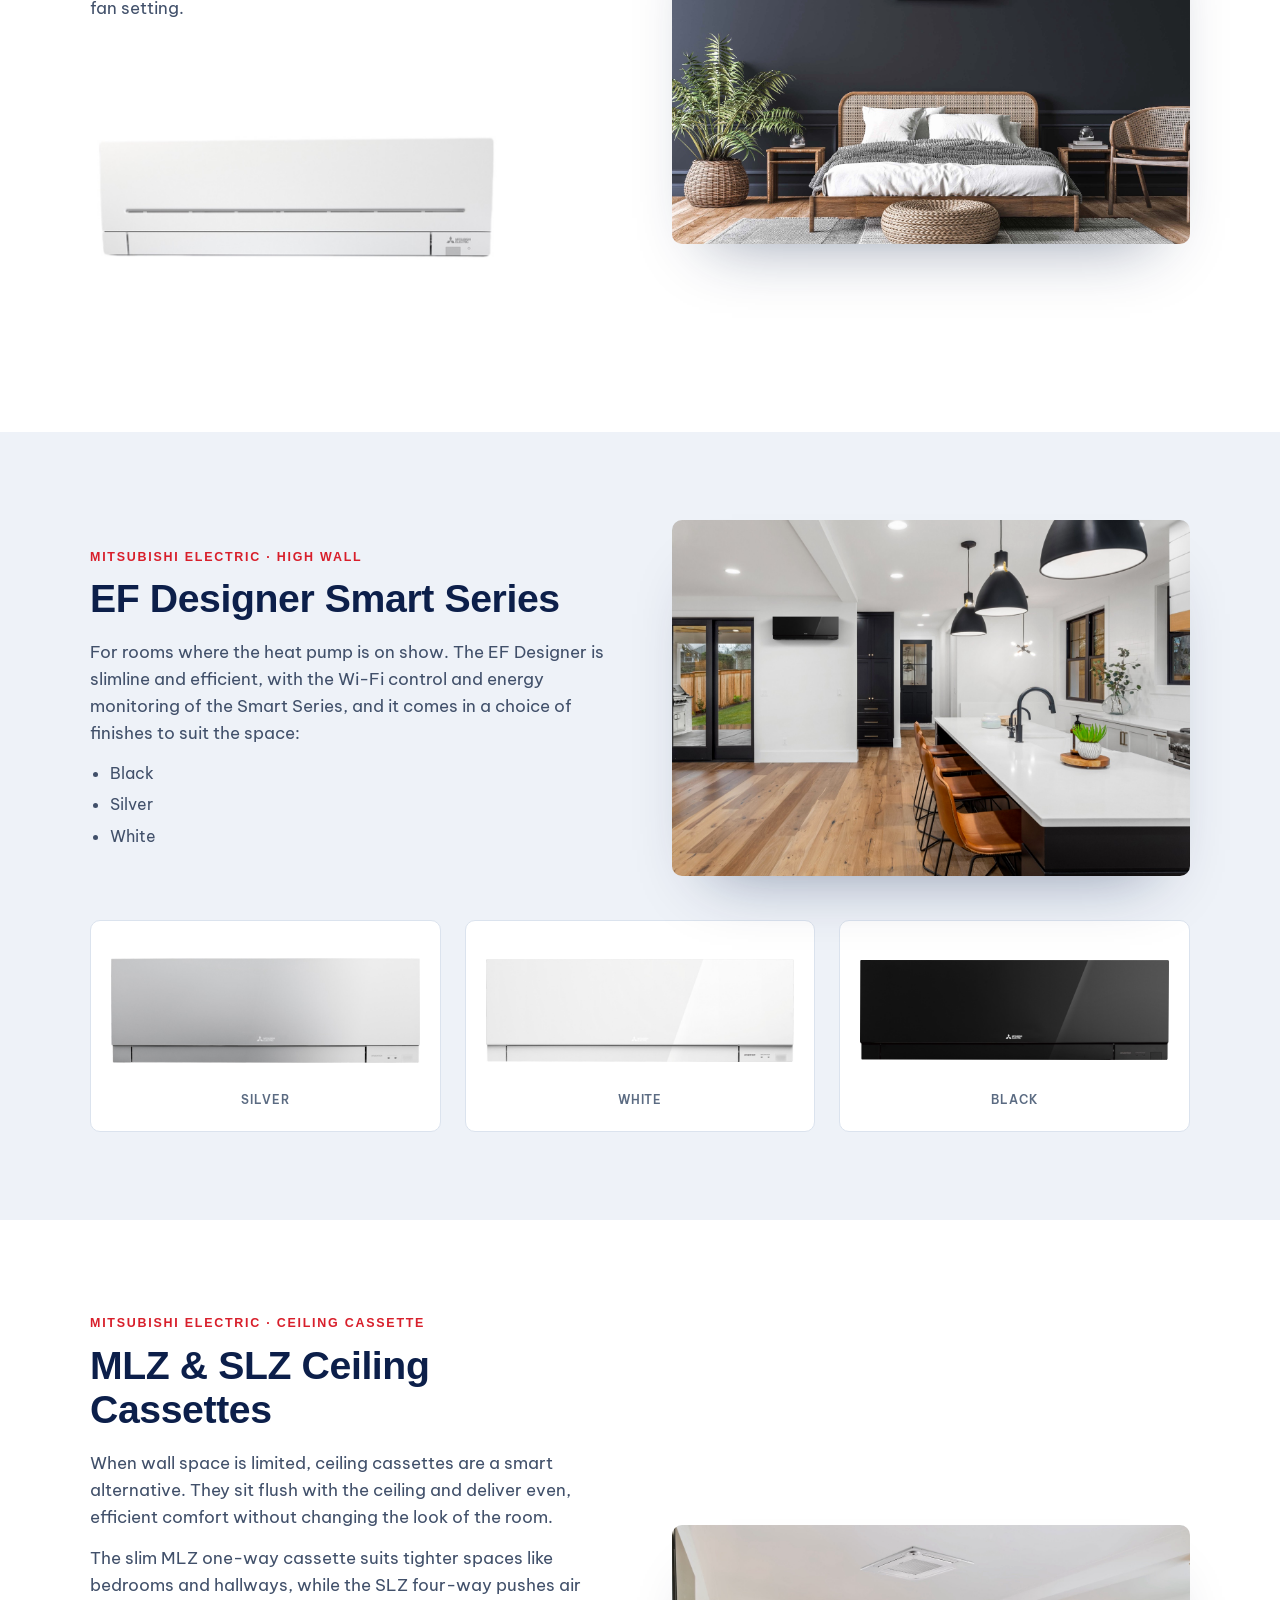
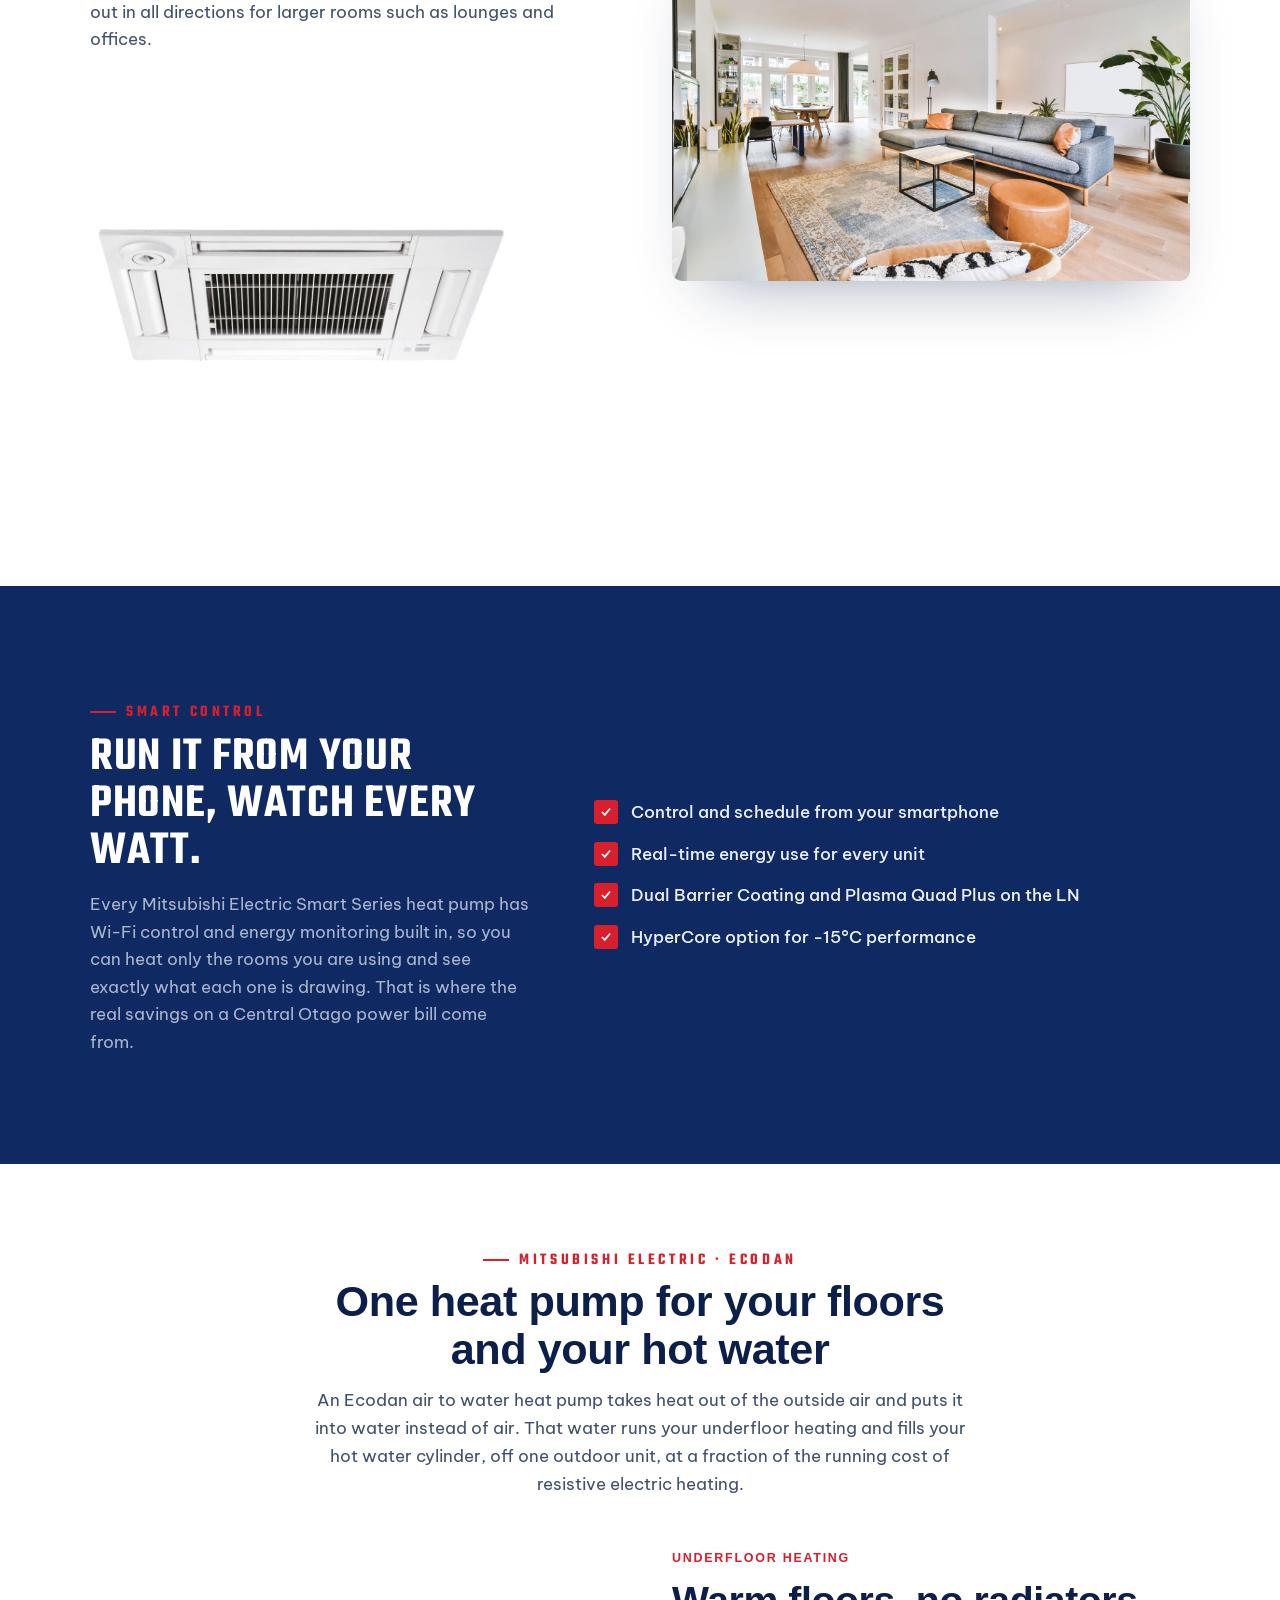
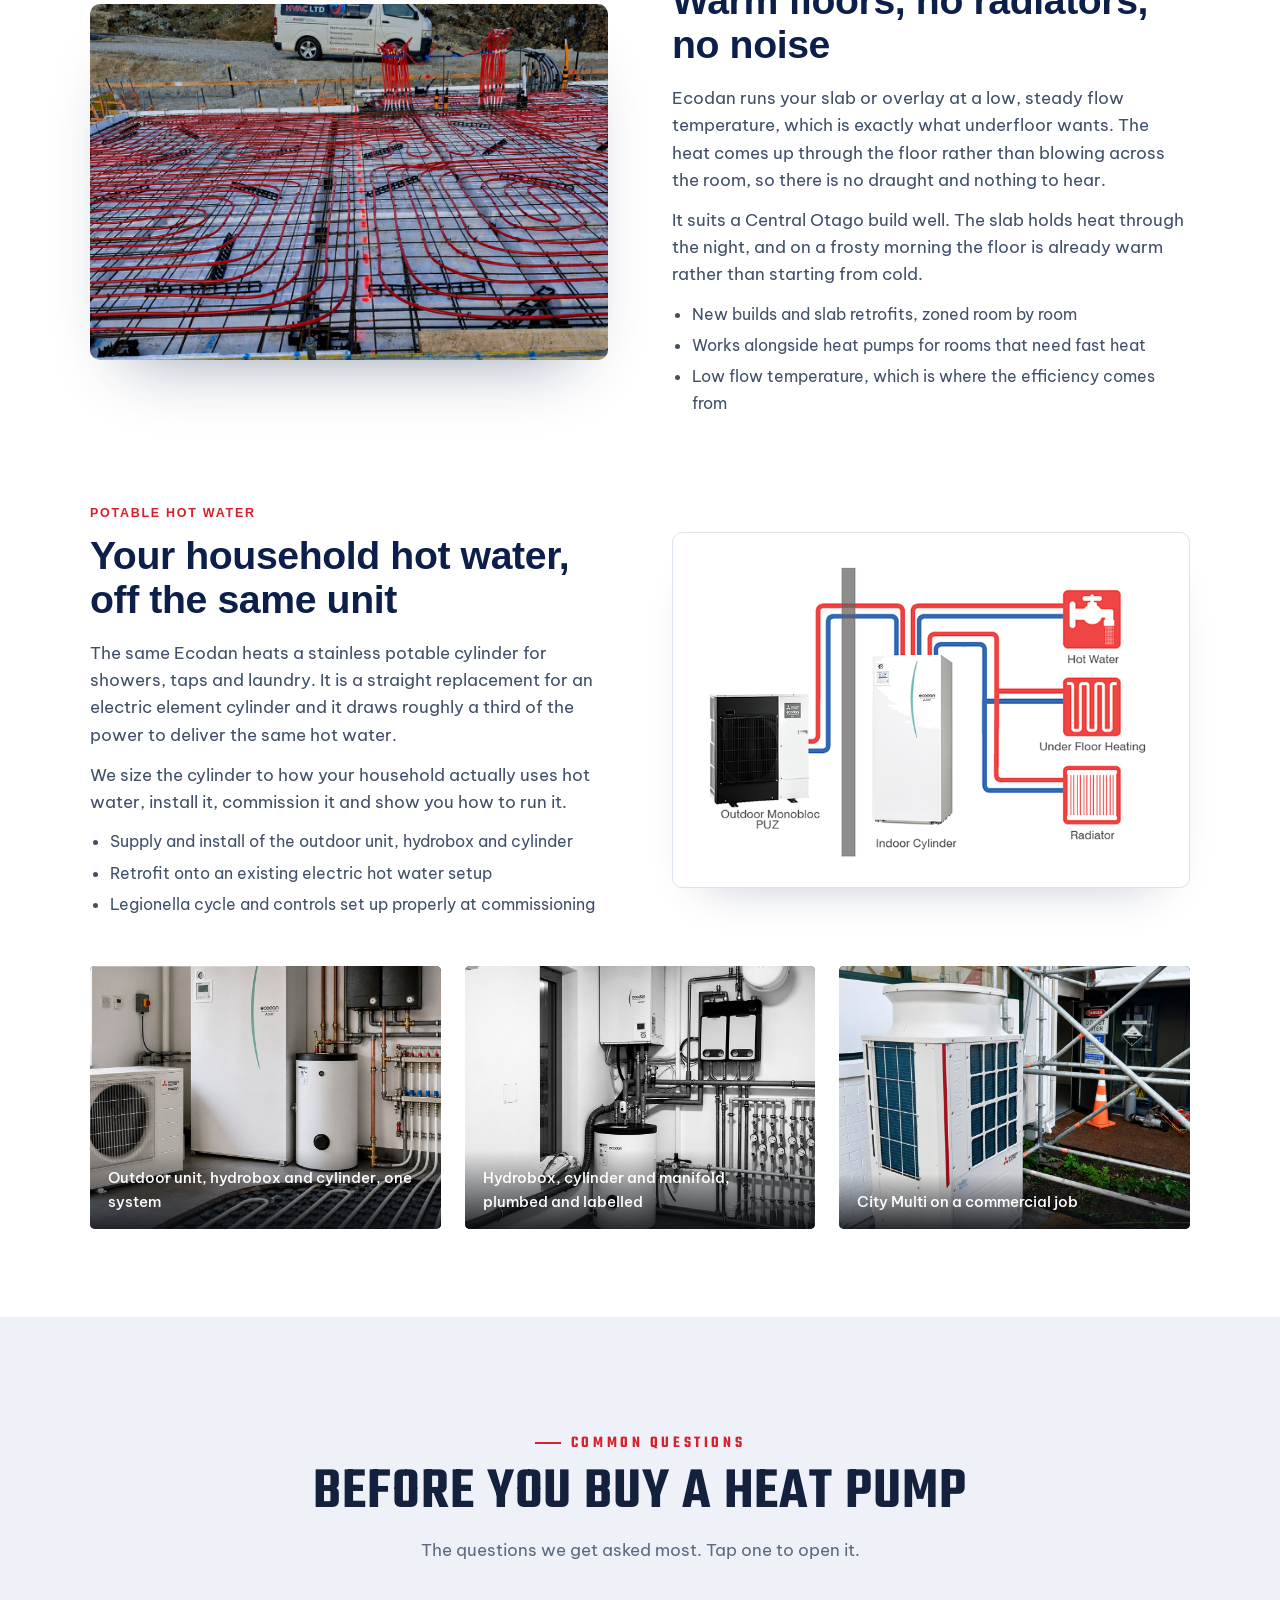
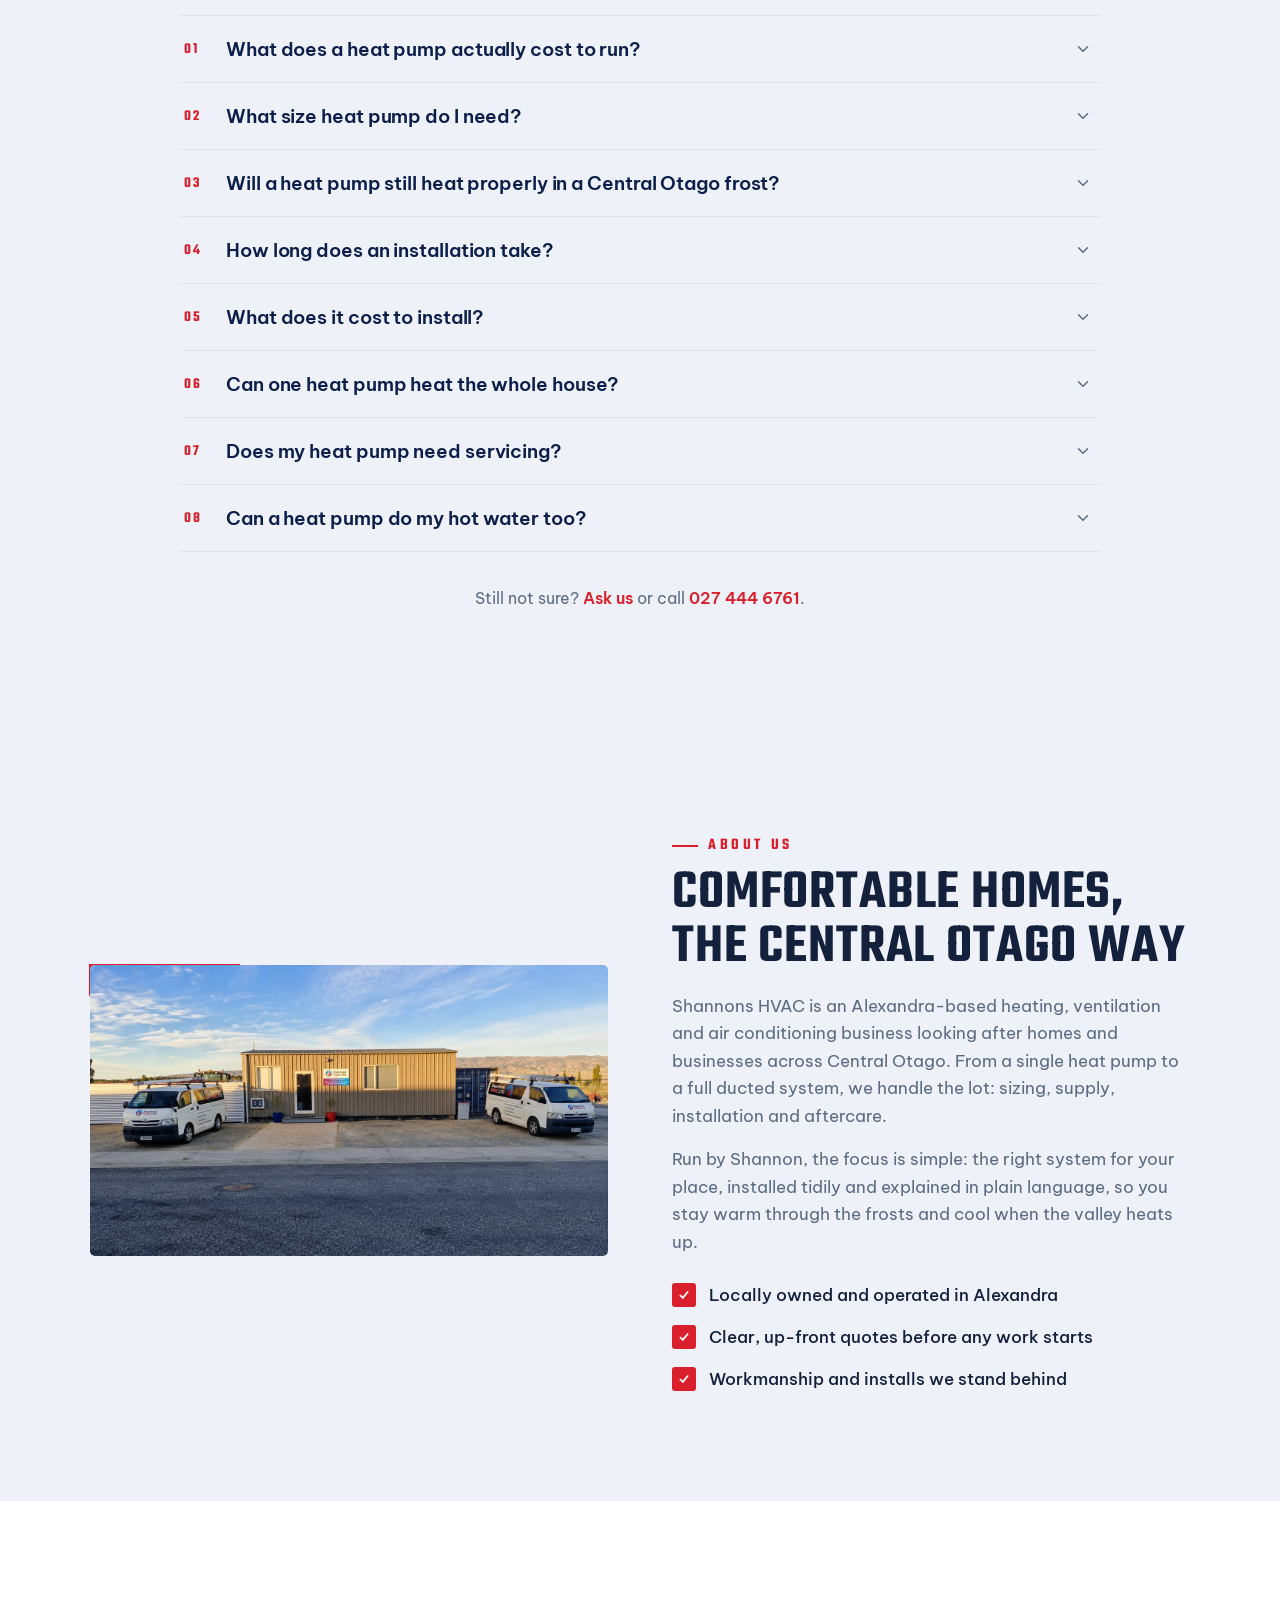
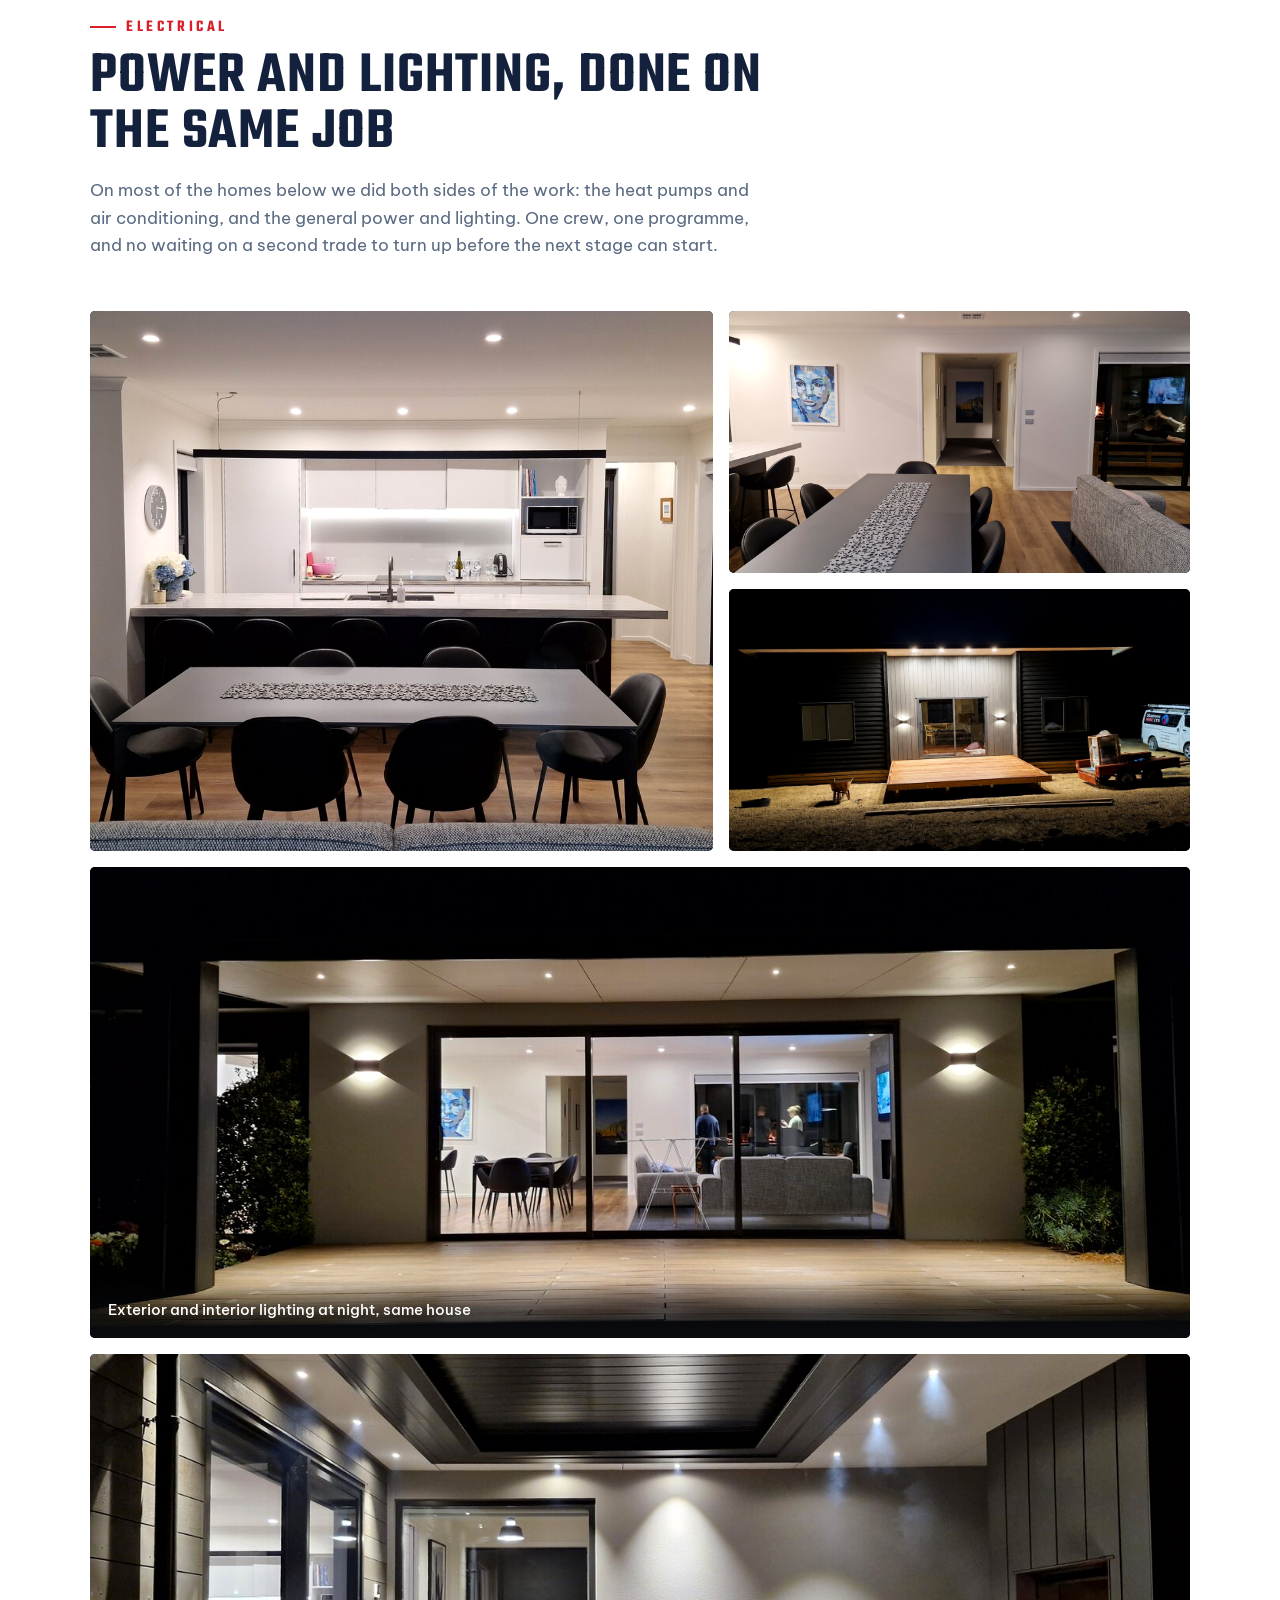
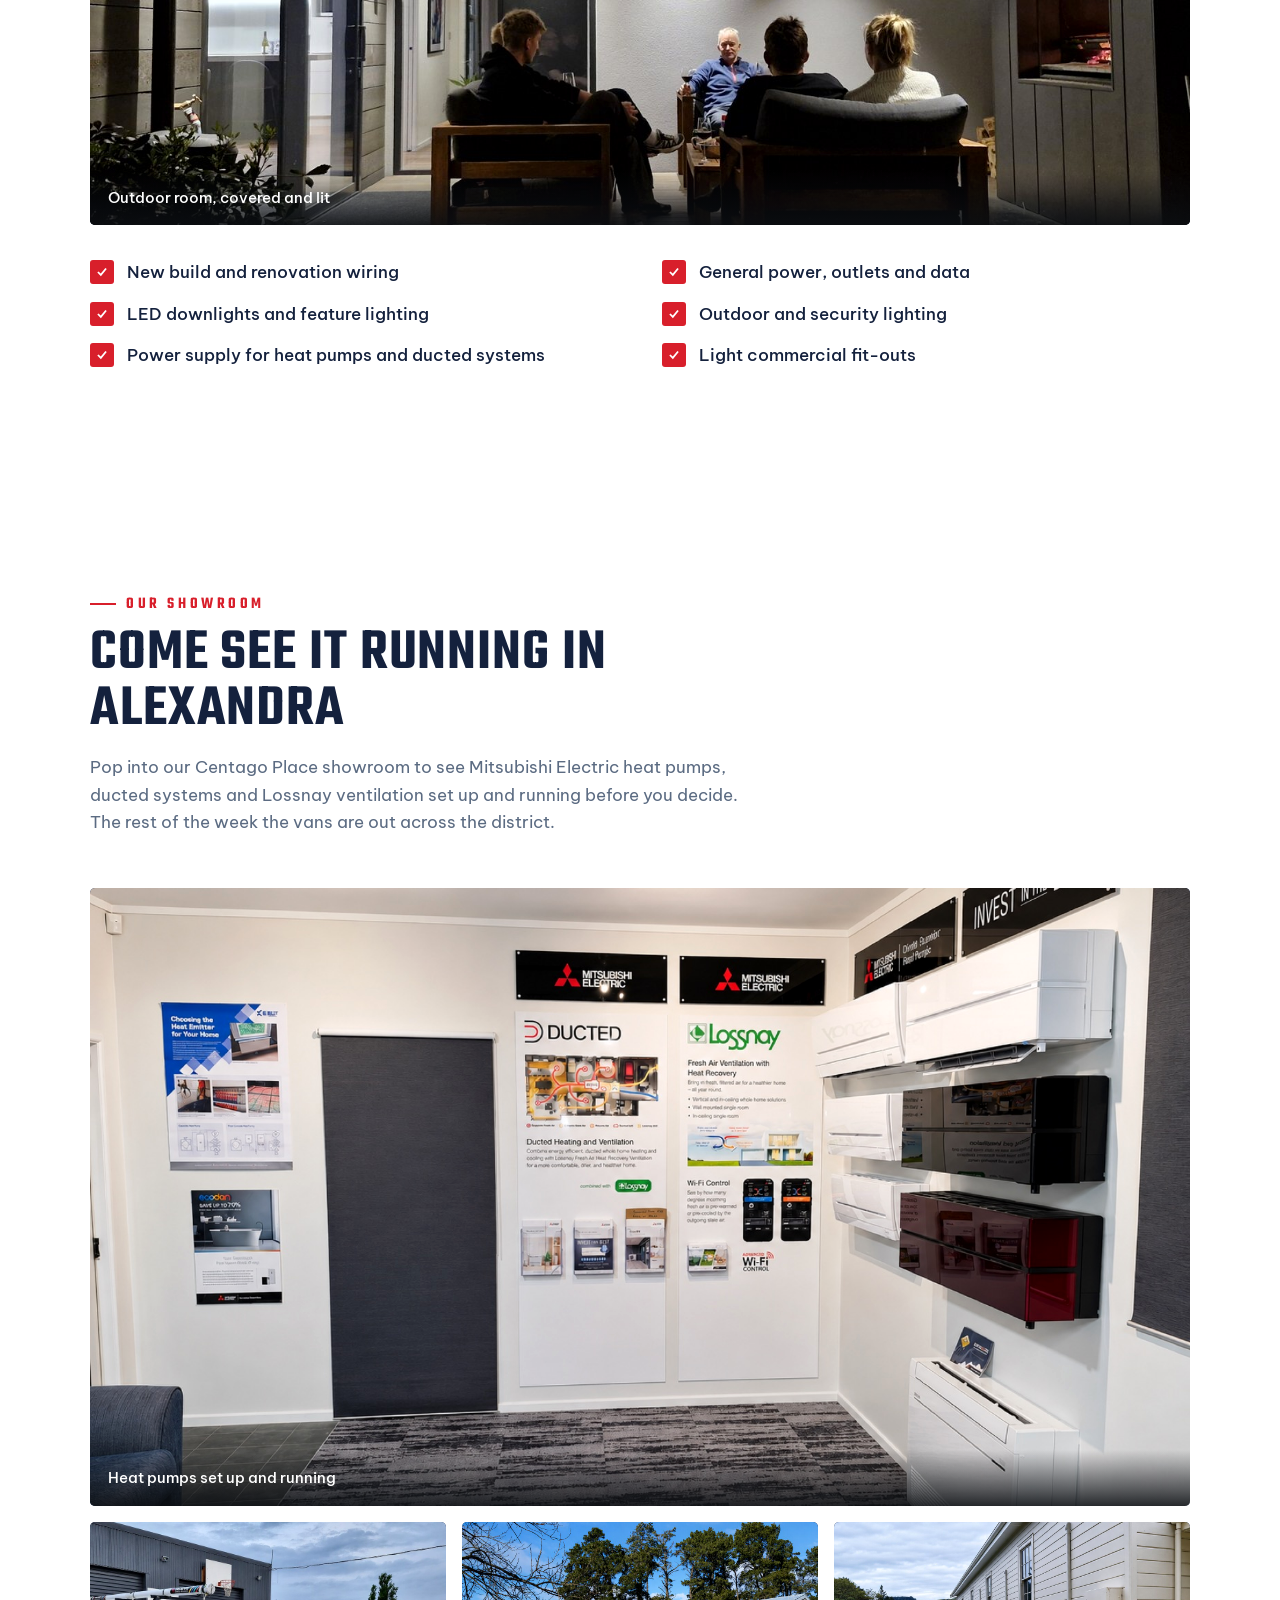
==== commit 5c206f22: "Simplify hero location text and shift content left" ====
--- a/index.html
+++ b/index.html
@@ -66,14 +66,13 @@
   </div>
   <div class="hero-grid" aria-hidden="true"></div>
   <div class="hero-inner">
-    <p class="hero-eyebrow">Alexandra · Heating, Ventilation &amp; Air Conditioning</p>
+    <p class="hero-eyebrow">Heating, Ventilation &amp; Air Conditioning</p>
     <h1>Heat pumps and home heating built for <em>Central Otago</em>.</h1>
     <div class="hero-cta">
       <a class="btn btn--primary" href="#contact">Get a quote</a>
       <a class="btn btn--ghost" href="tel:+64274446761">Call 027 444 6761</a>
     </div>
     <div class="hero-meta">
-      <div><b>Alexandra</b>Based in Central Otago</div>
       <div><b>Heat pumps &amp; ducted</b>Supply &amp; install</div>
       <div><b>Service &amp; repair</b>All major brands</div>
     </div>
--- a/styles.css
+++ b/styles.css
@@ -101,7 +101,7 @@
 .hero-grid{position:absolute;inset:0;z-index:1;opacity:.15;
   background-image:linear-gradient(rgba(255,255,255,.5) 1px,transparent 1px),linear-gradient(90deg,rgba(255,255,255,.5) 1px,transparent 1px);
   background-size:64px 64px;-webkit-mask-image:linear-gradient(180deg,transparent,#000 40%,transparent);mask-image:linear-gradient(180deg,transparent,#000 40%,transparent)}
-.hero-inner{position:relative;z-index:2;padding:104px var(--pad) 52px;max-width:1330px;margin:0 auto;width:100%}
+.hero-inner{position:relative;z-index:2;padding:104px var(--pad) 52px;max-width:1410px;margin:0 auto;width:100%}
 .hero-eyebrow{text-shadow:0 1px 14px rgba(6,14,34,.9),0 1px 3px rgba(6,14,34,.6);color:#fff;font-family:"Teko",sans-serif;font-weight:600;font-size:.92rem;letter-spacing:.2em;text-transform:uppercase;display:flex;align-items:center;gap:12px;line-height:1}
 .hero-eyebrow::before{content:"";width:26px;height:2px;background:#F2444F}
 .hero h1{color:#fff;font-size:clamp(2.2rem,5.1vw,3.8rem);margin:14px 0 22px;max-width:20ch;text-transform:uppercase;font-weight:600;text-shadow:0 2px 26px rgba(6,14,34,.72),0 1px 3px rgba(6,14,34,.5)}
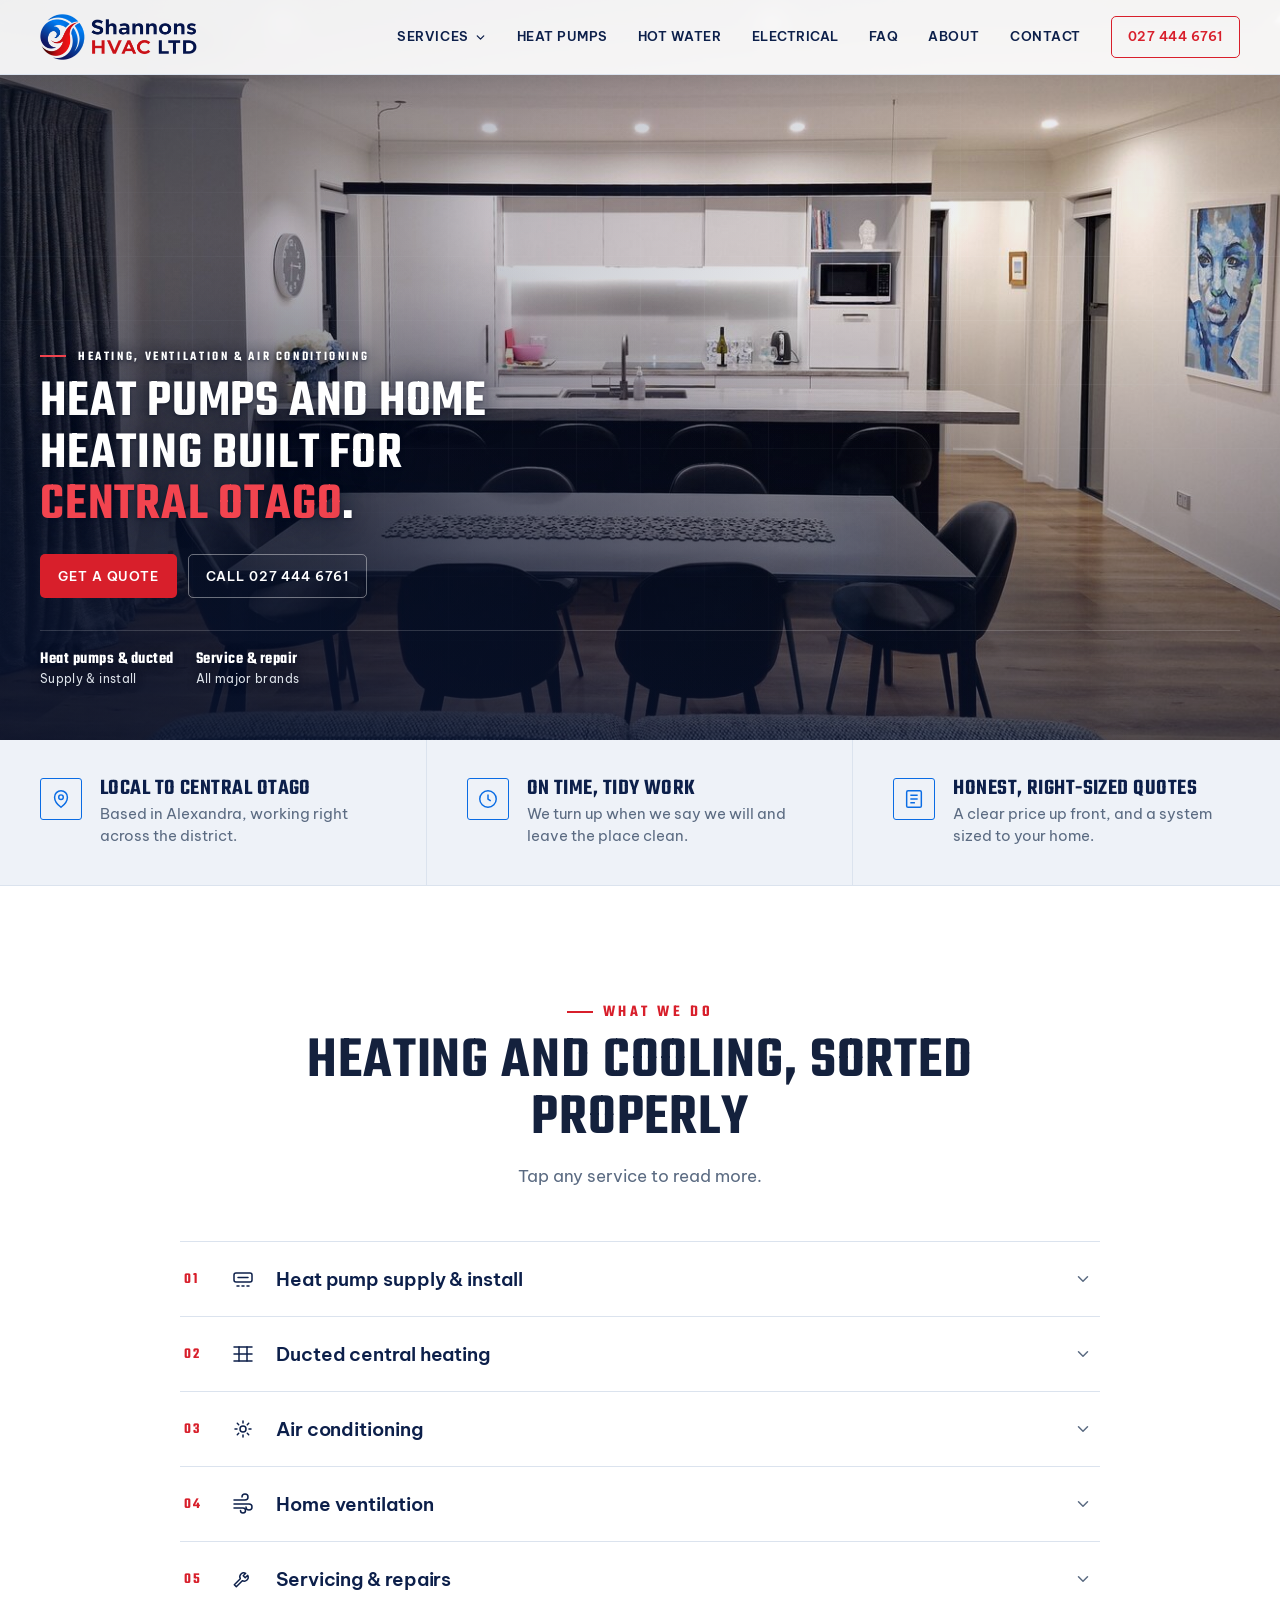
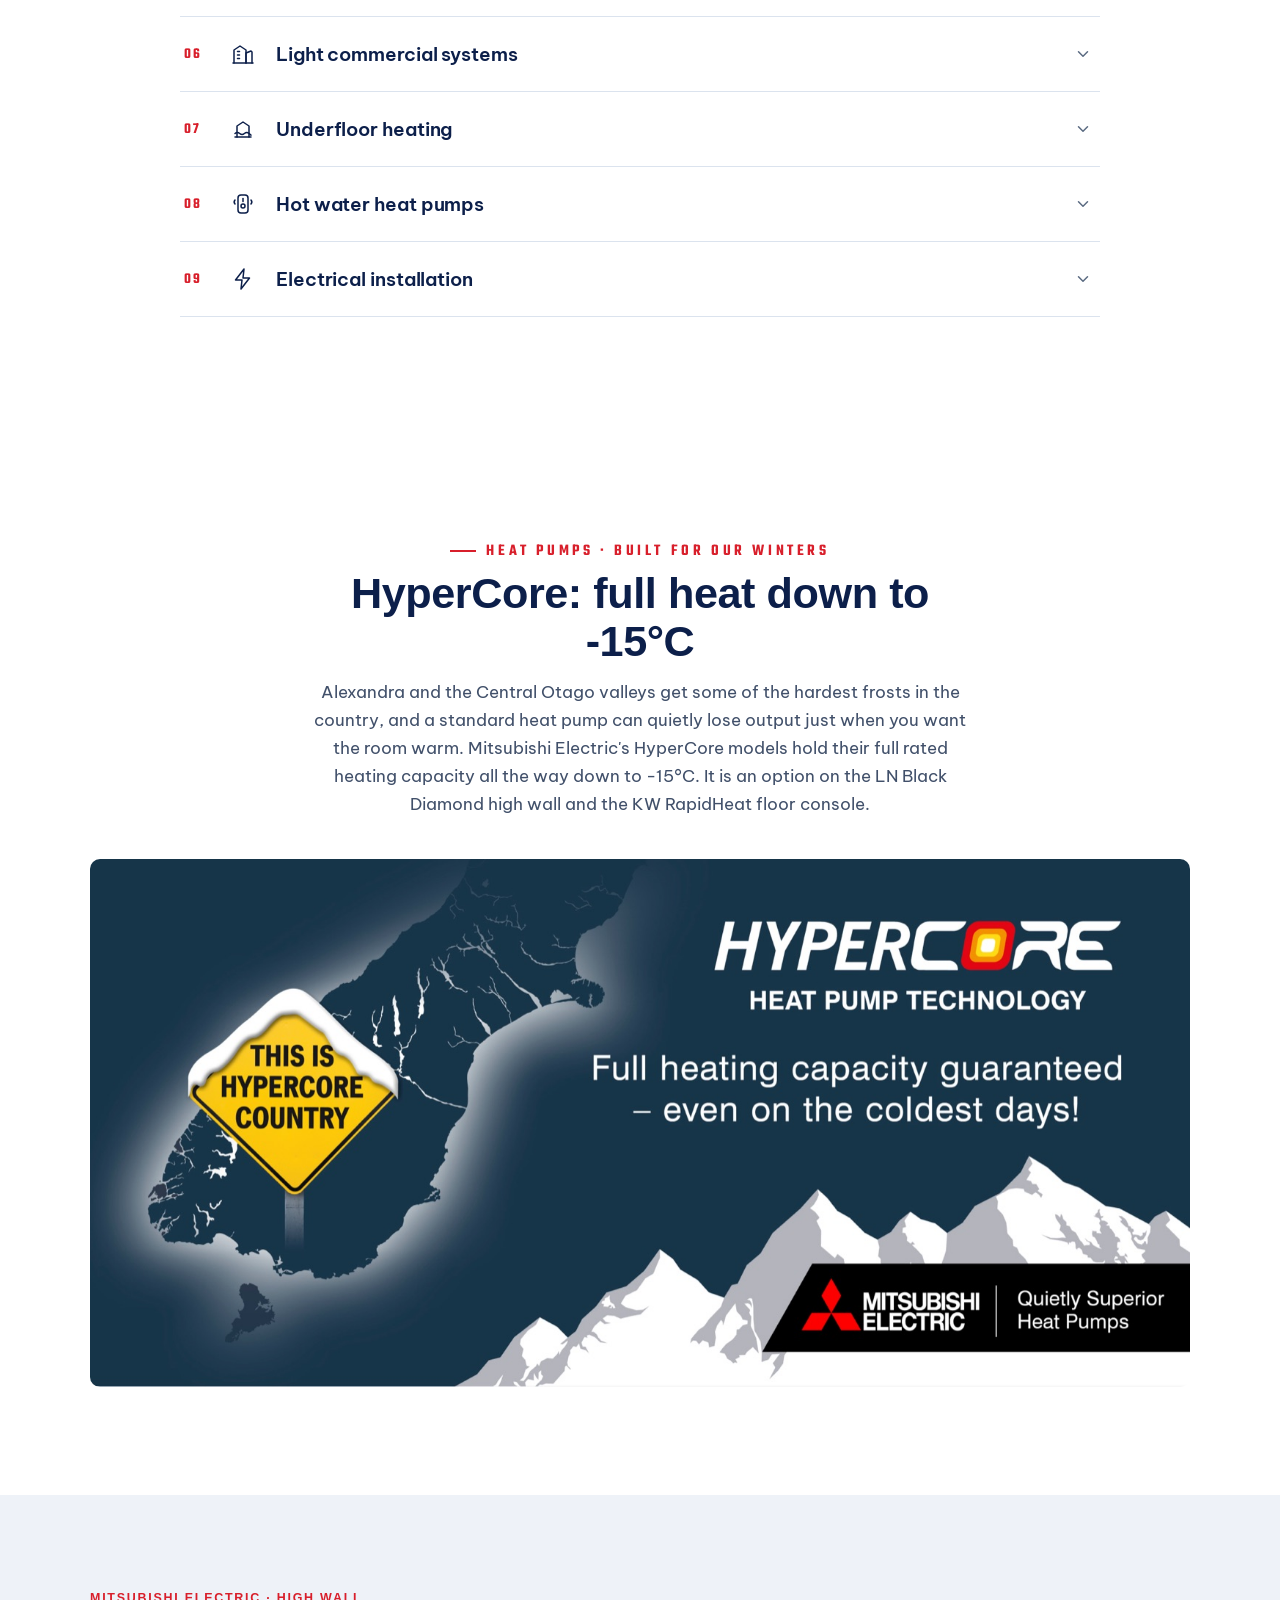
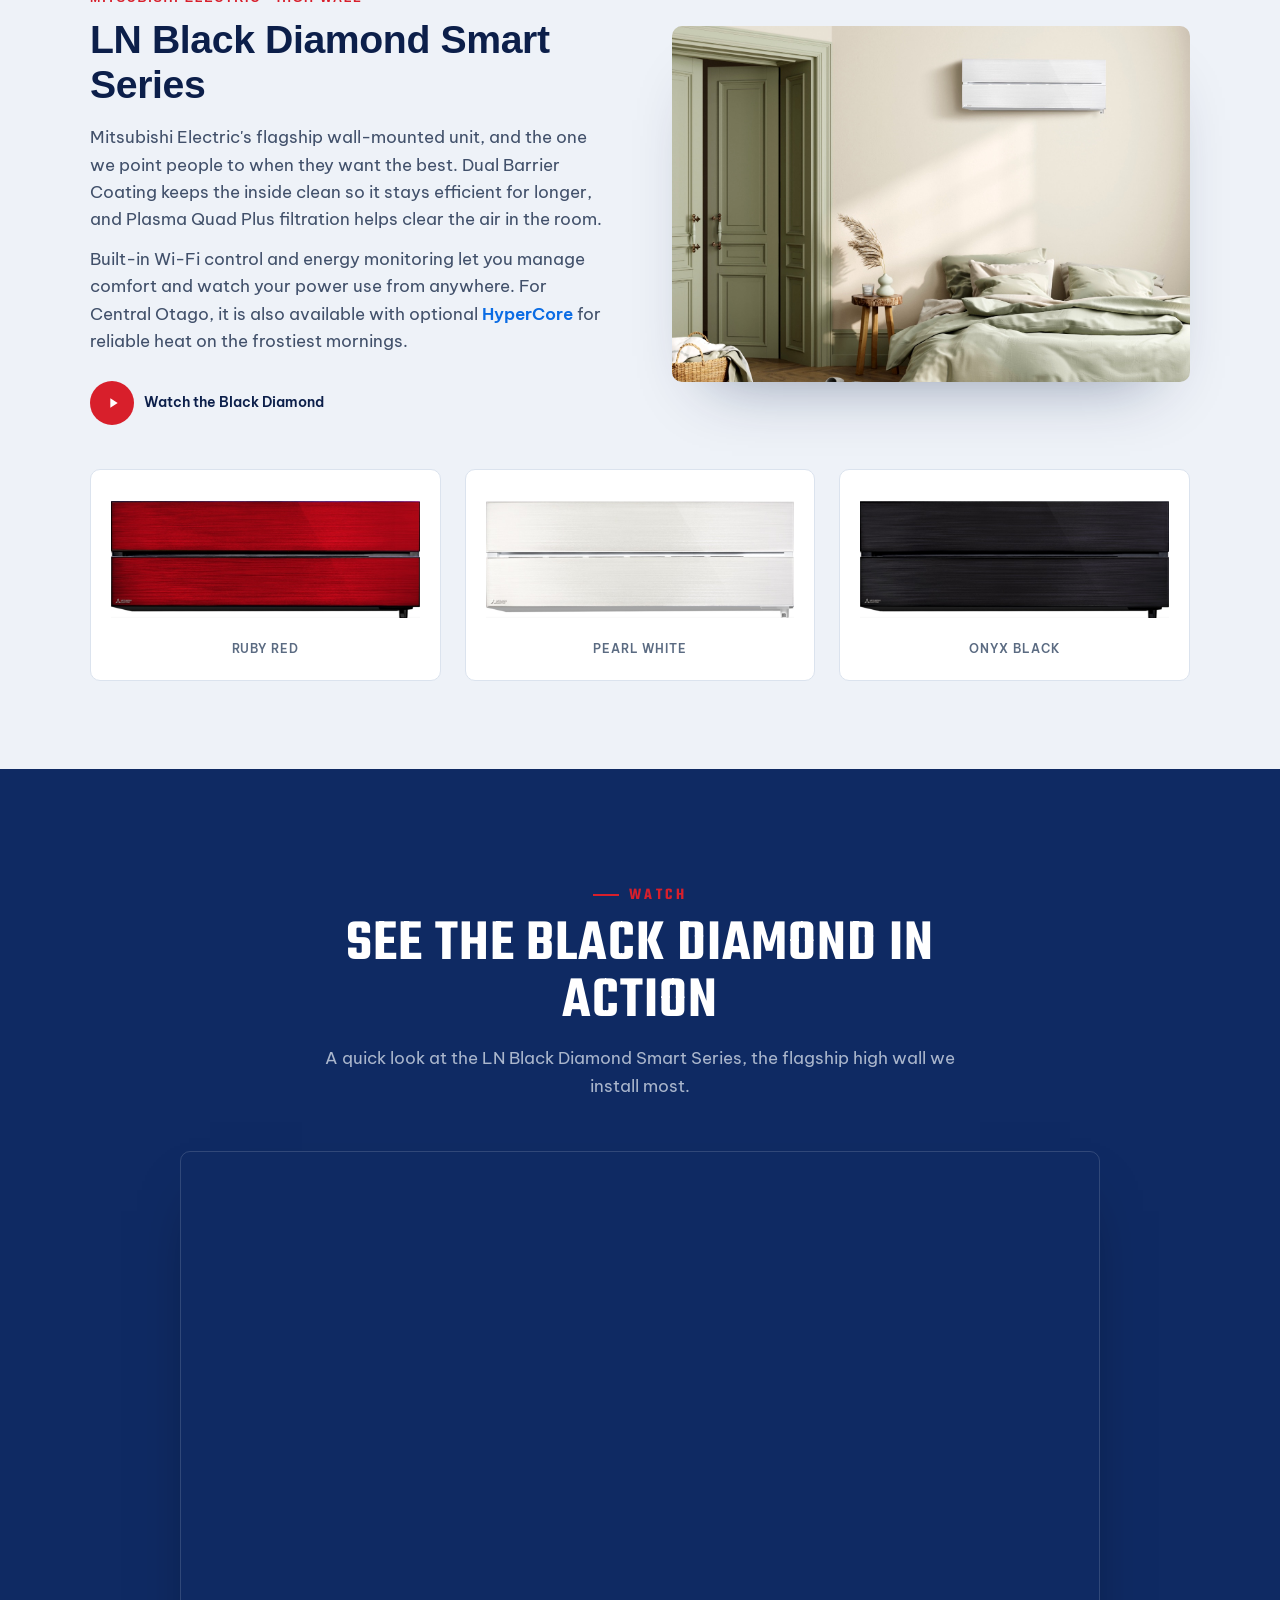
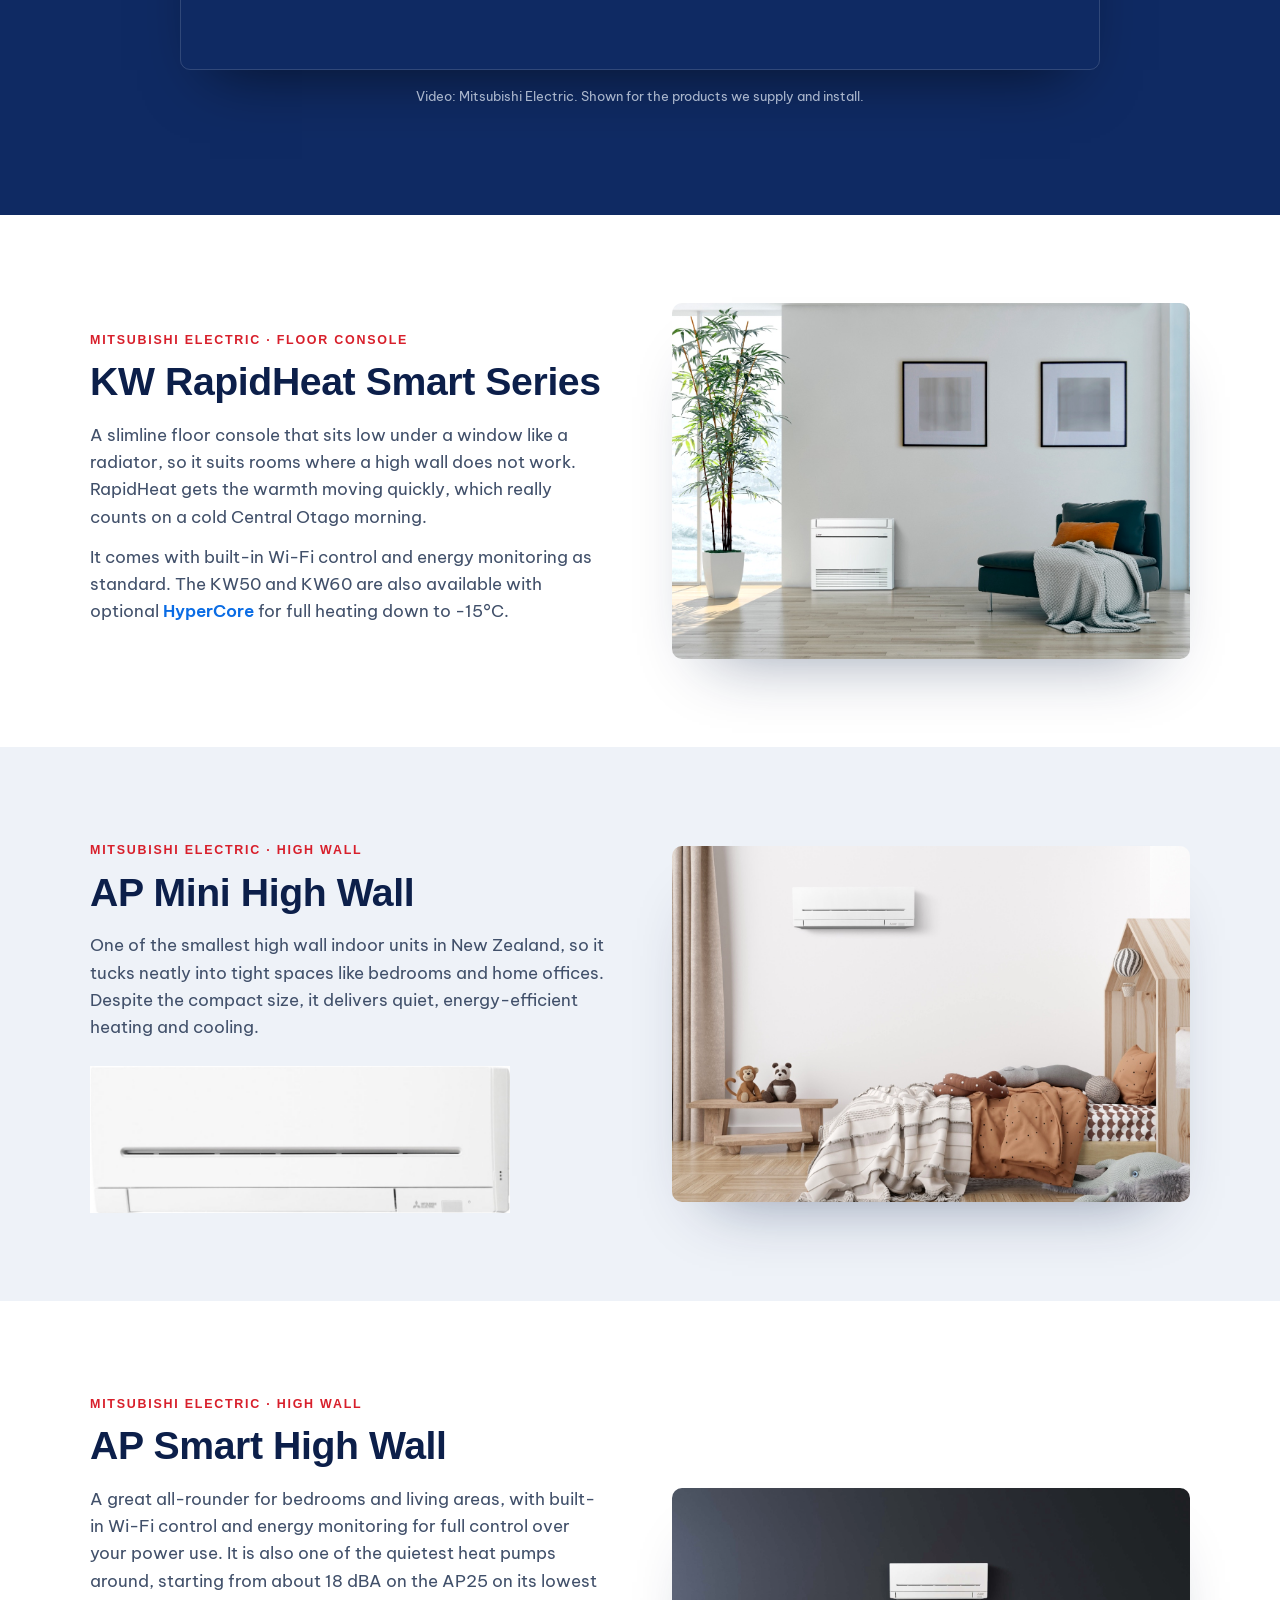
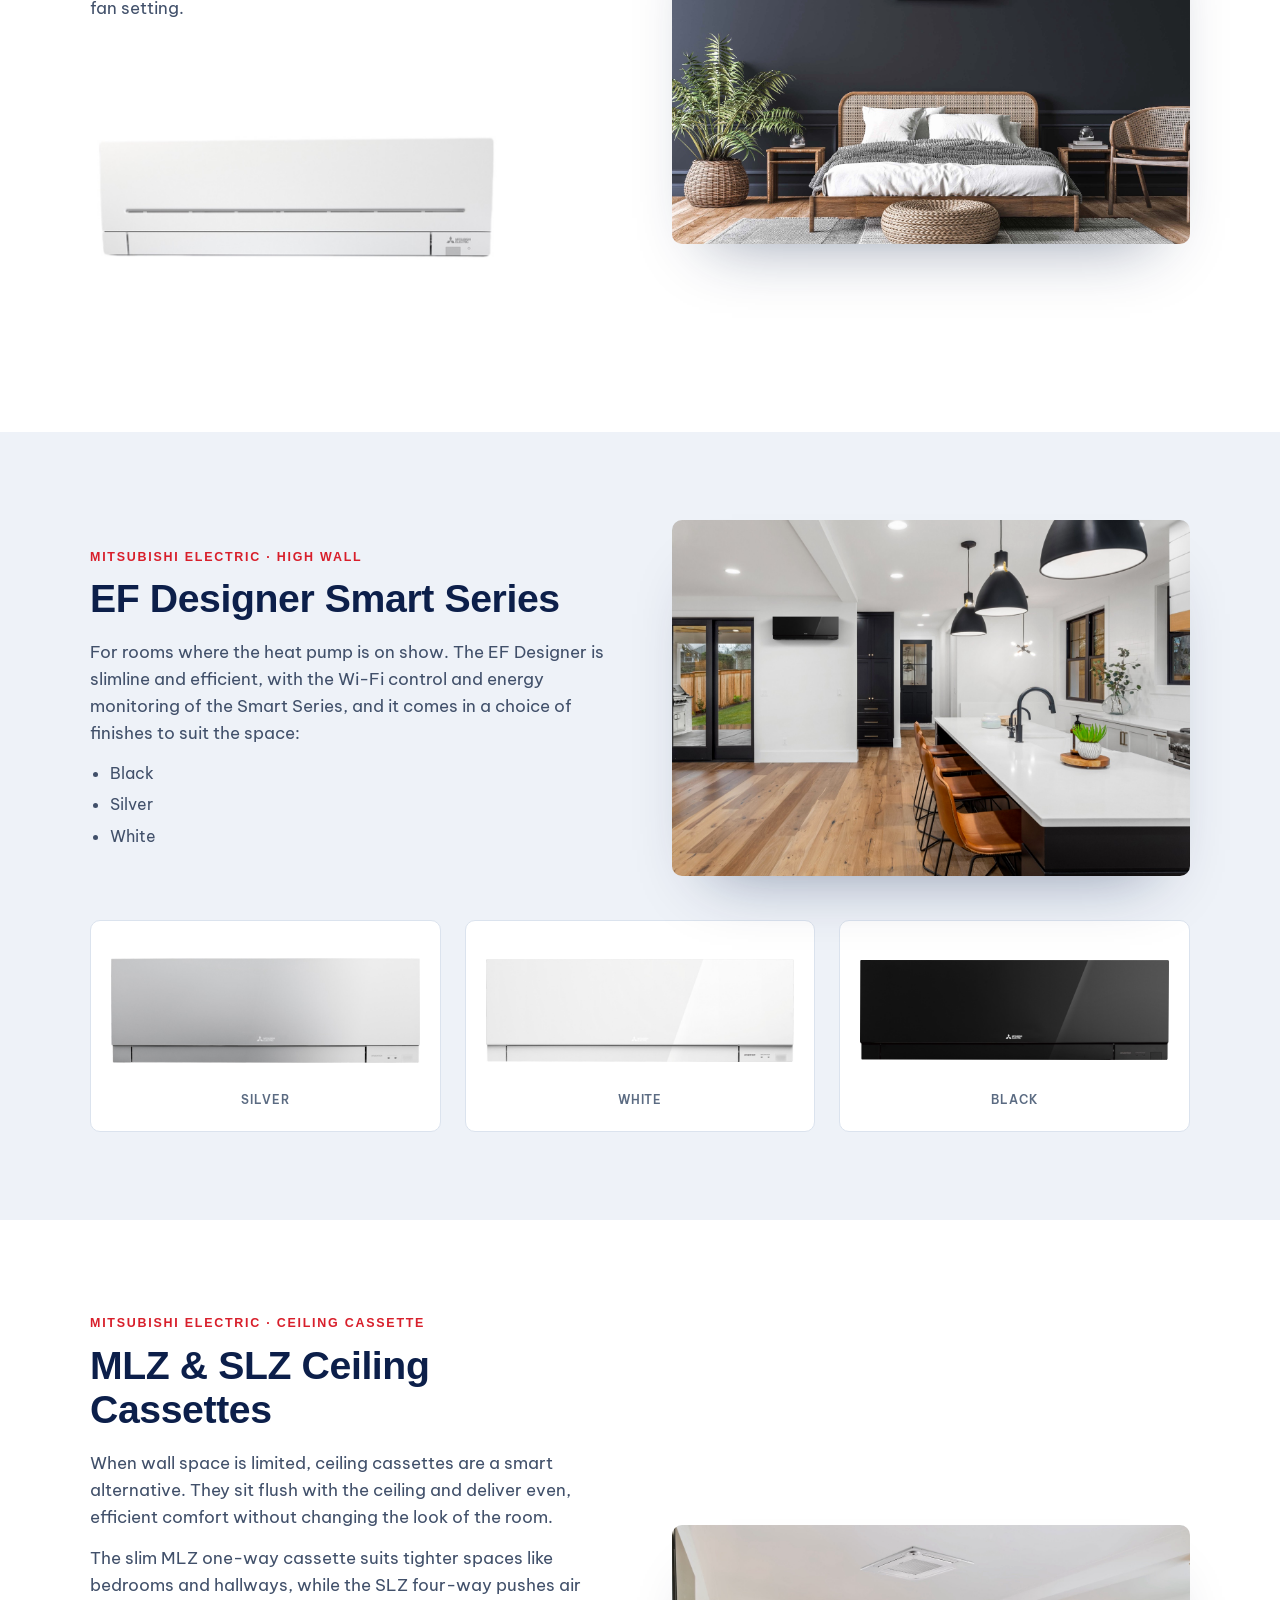
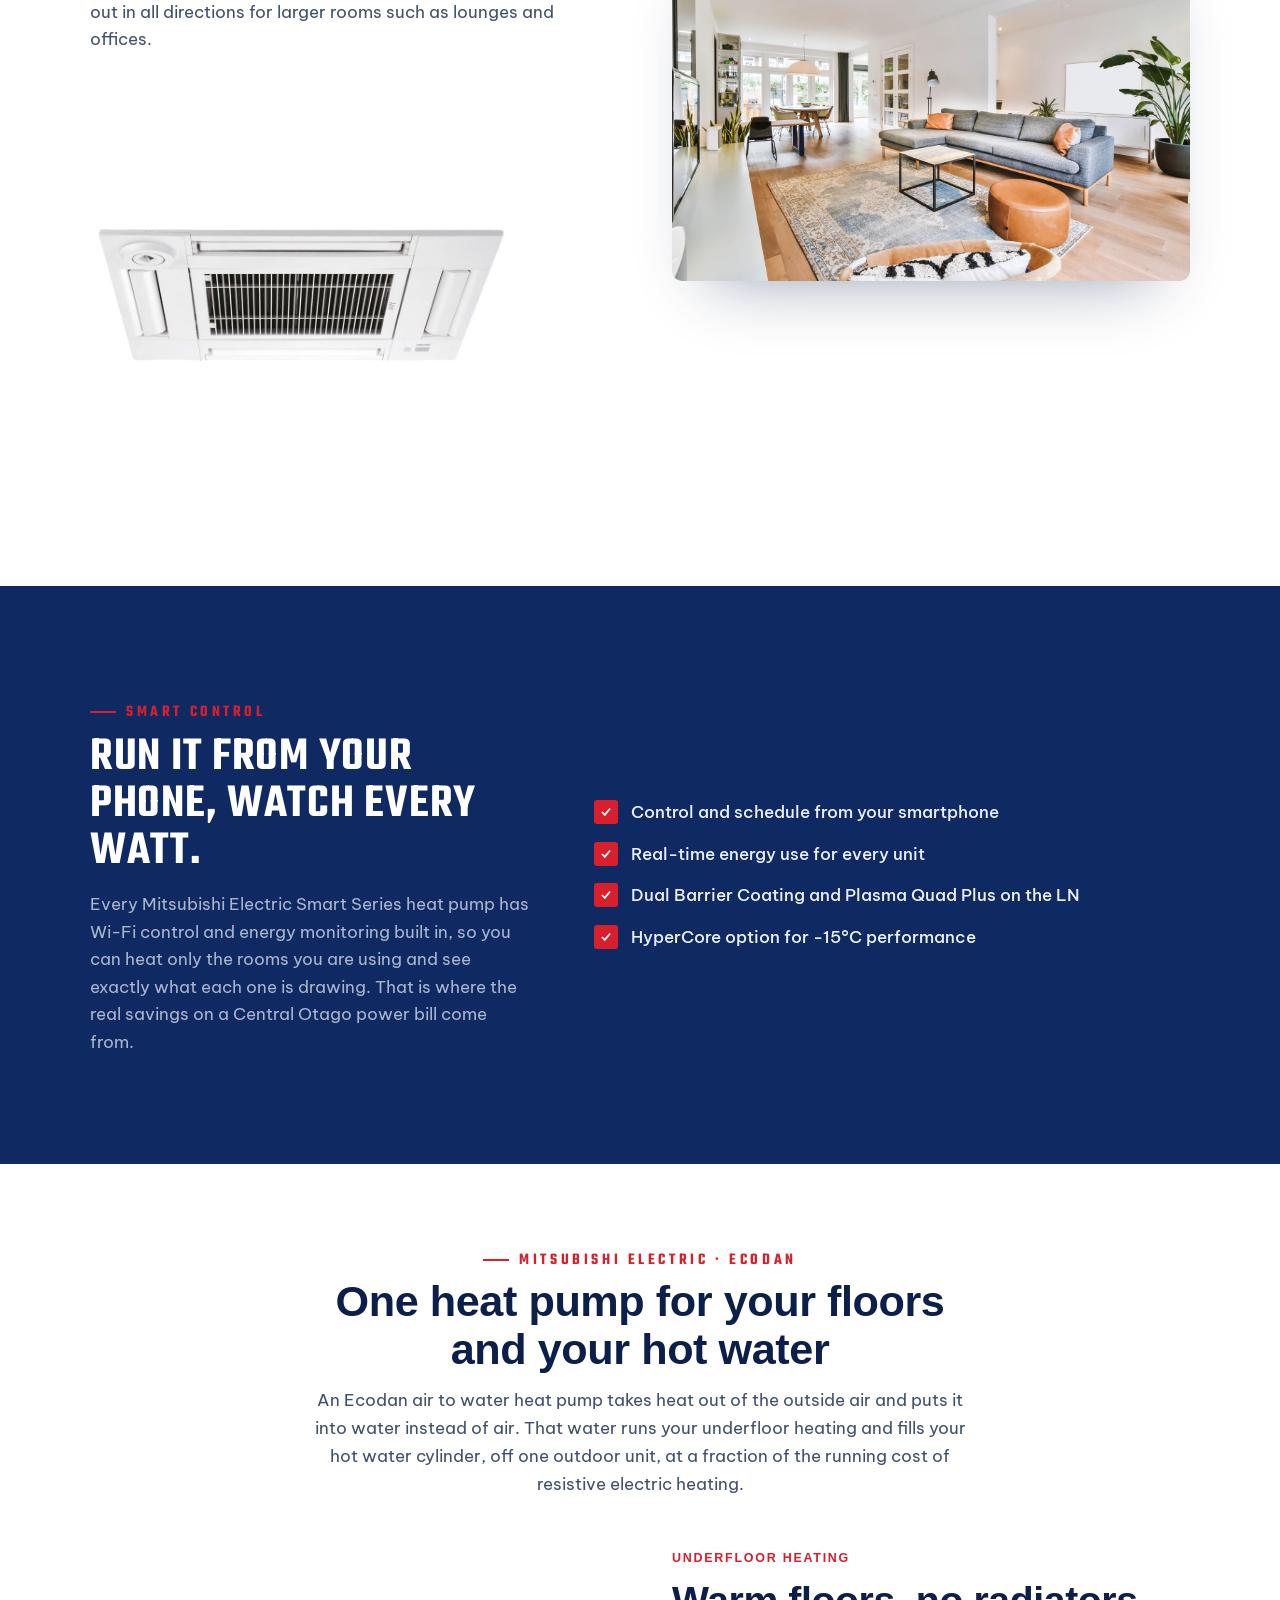
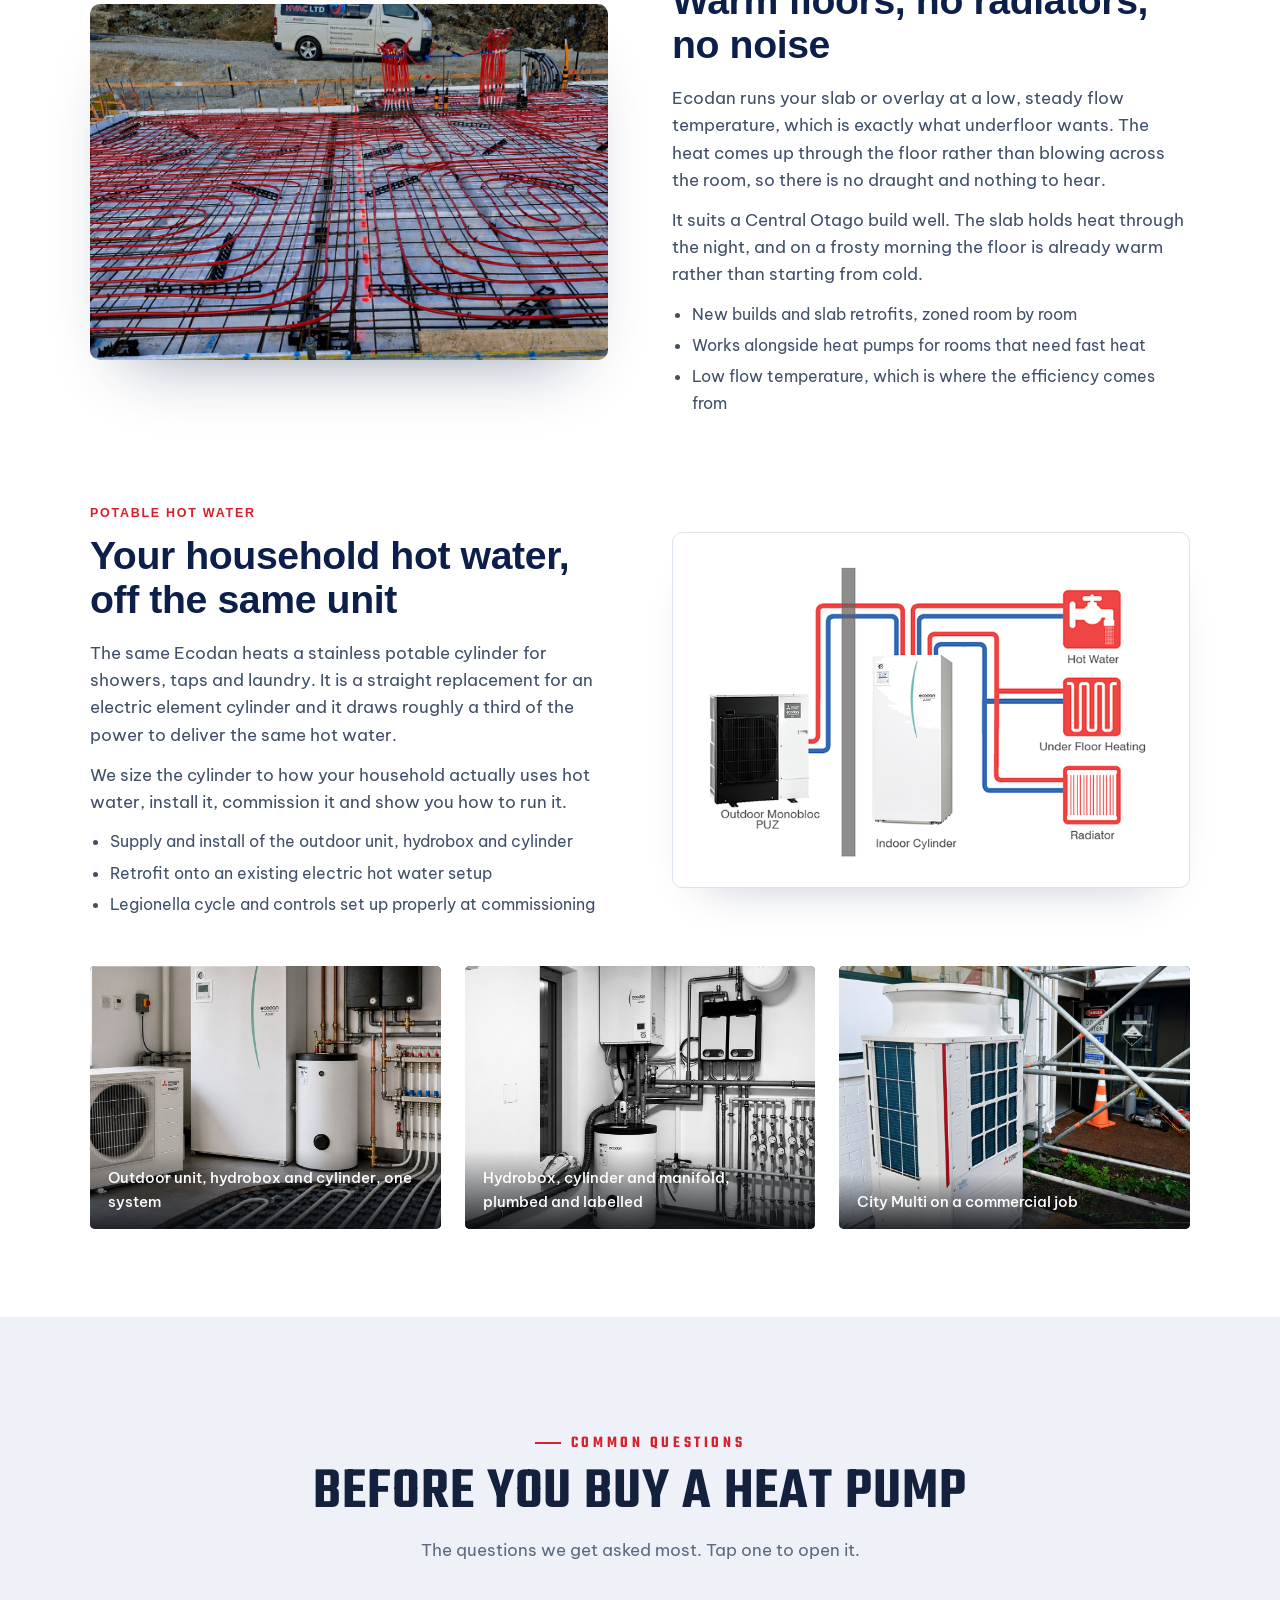
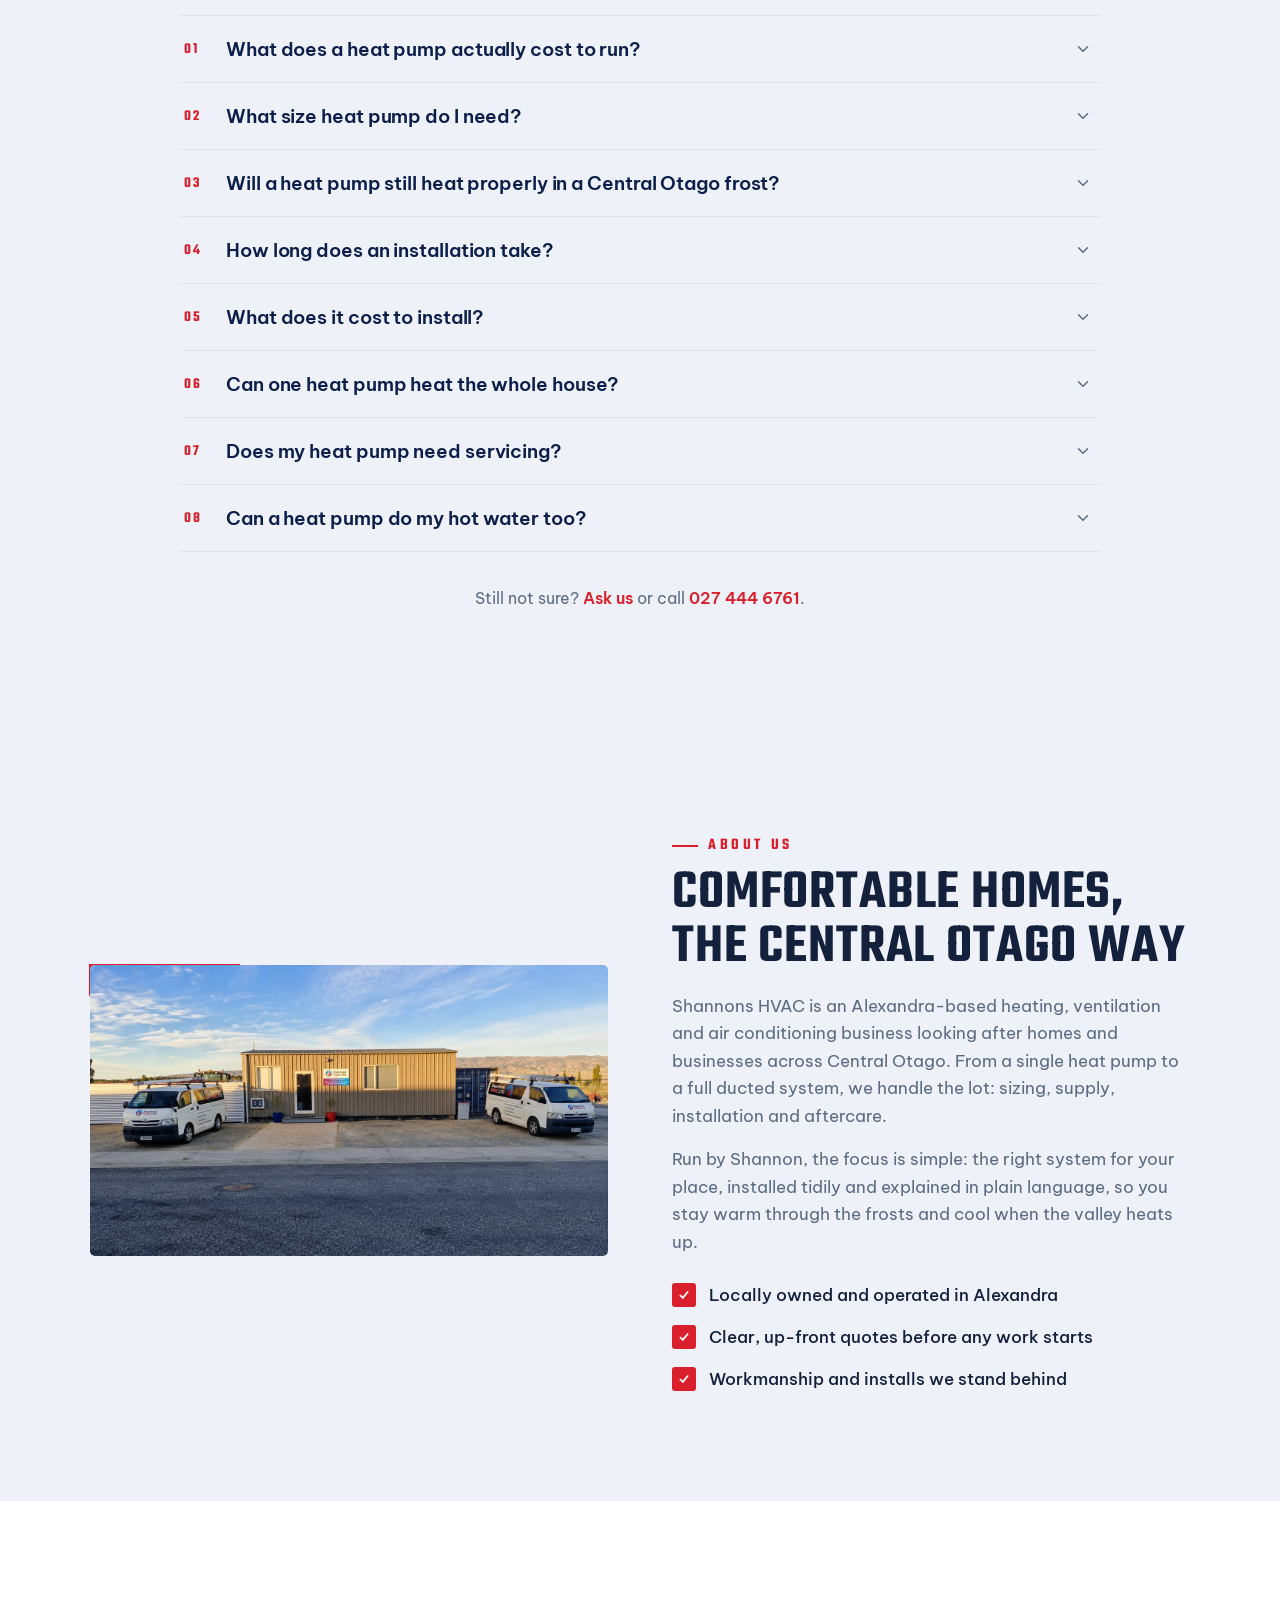
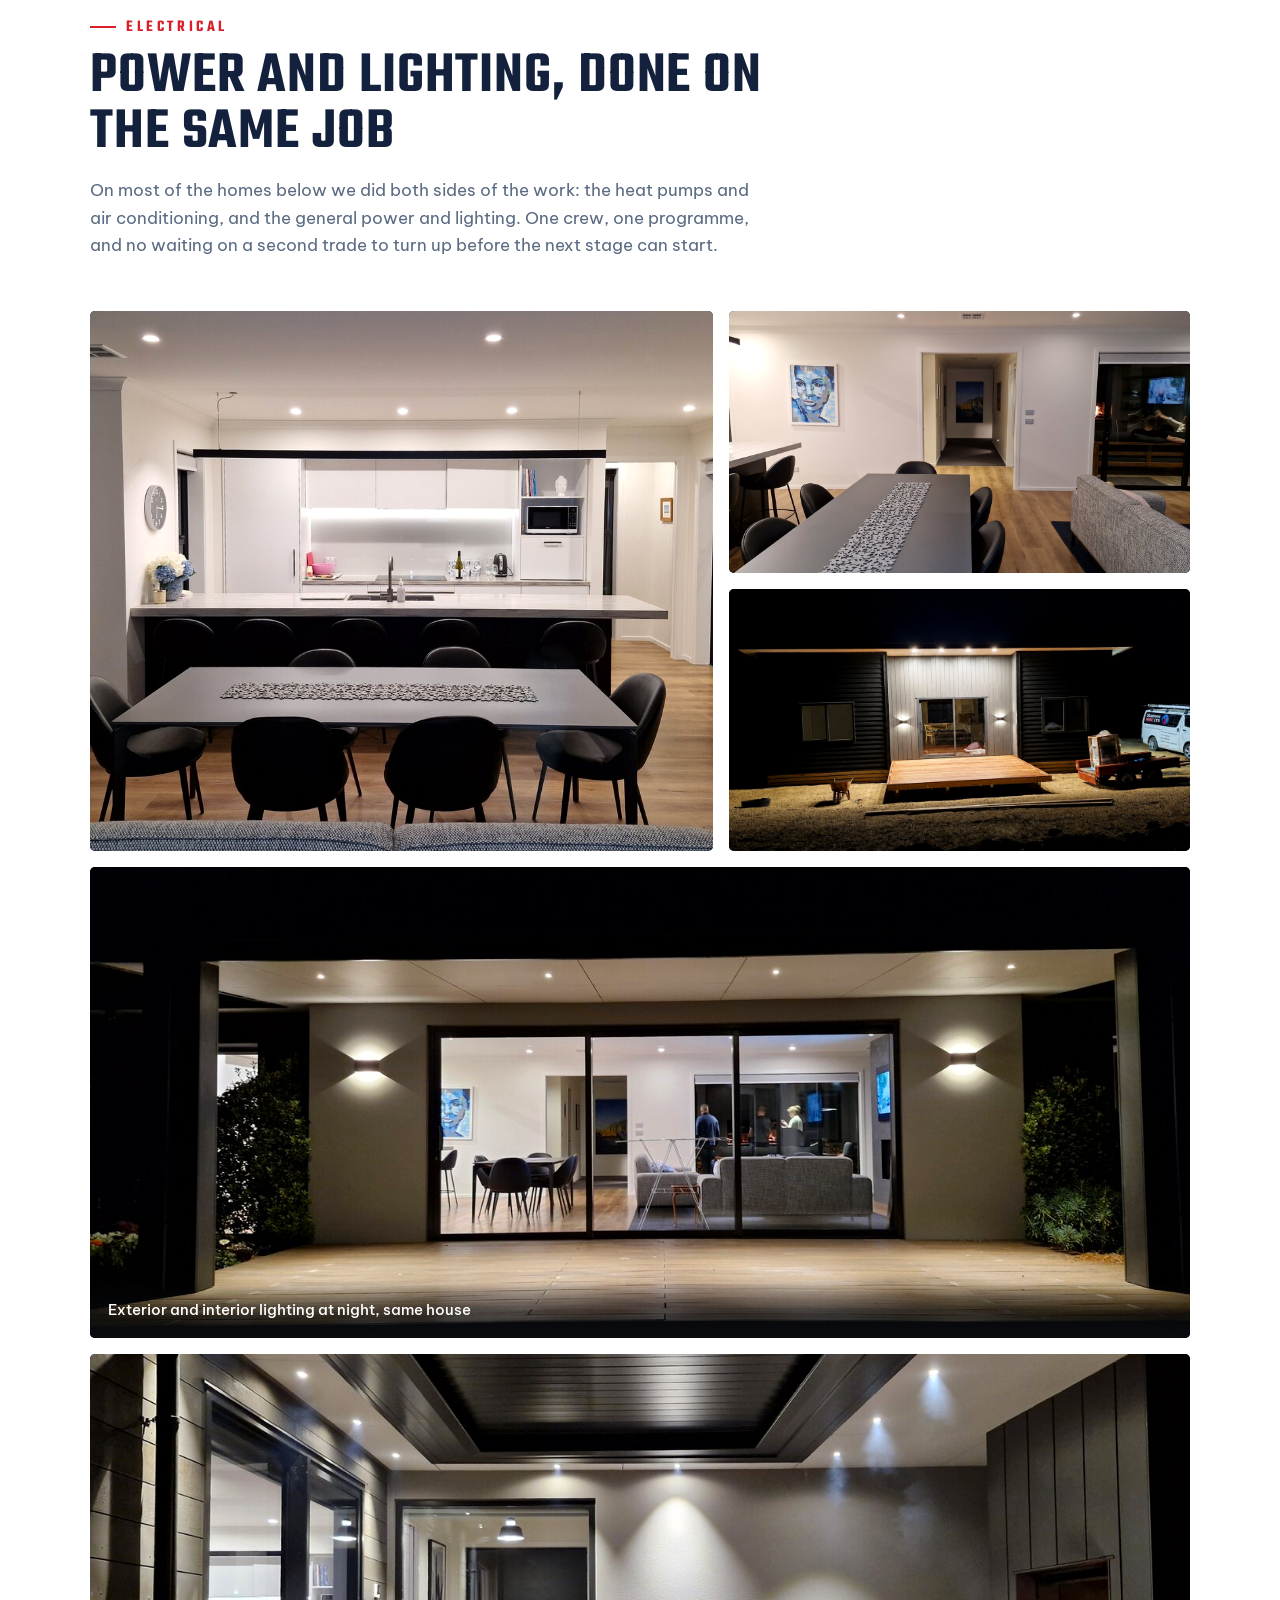
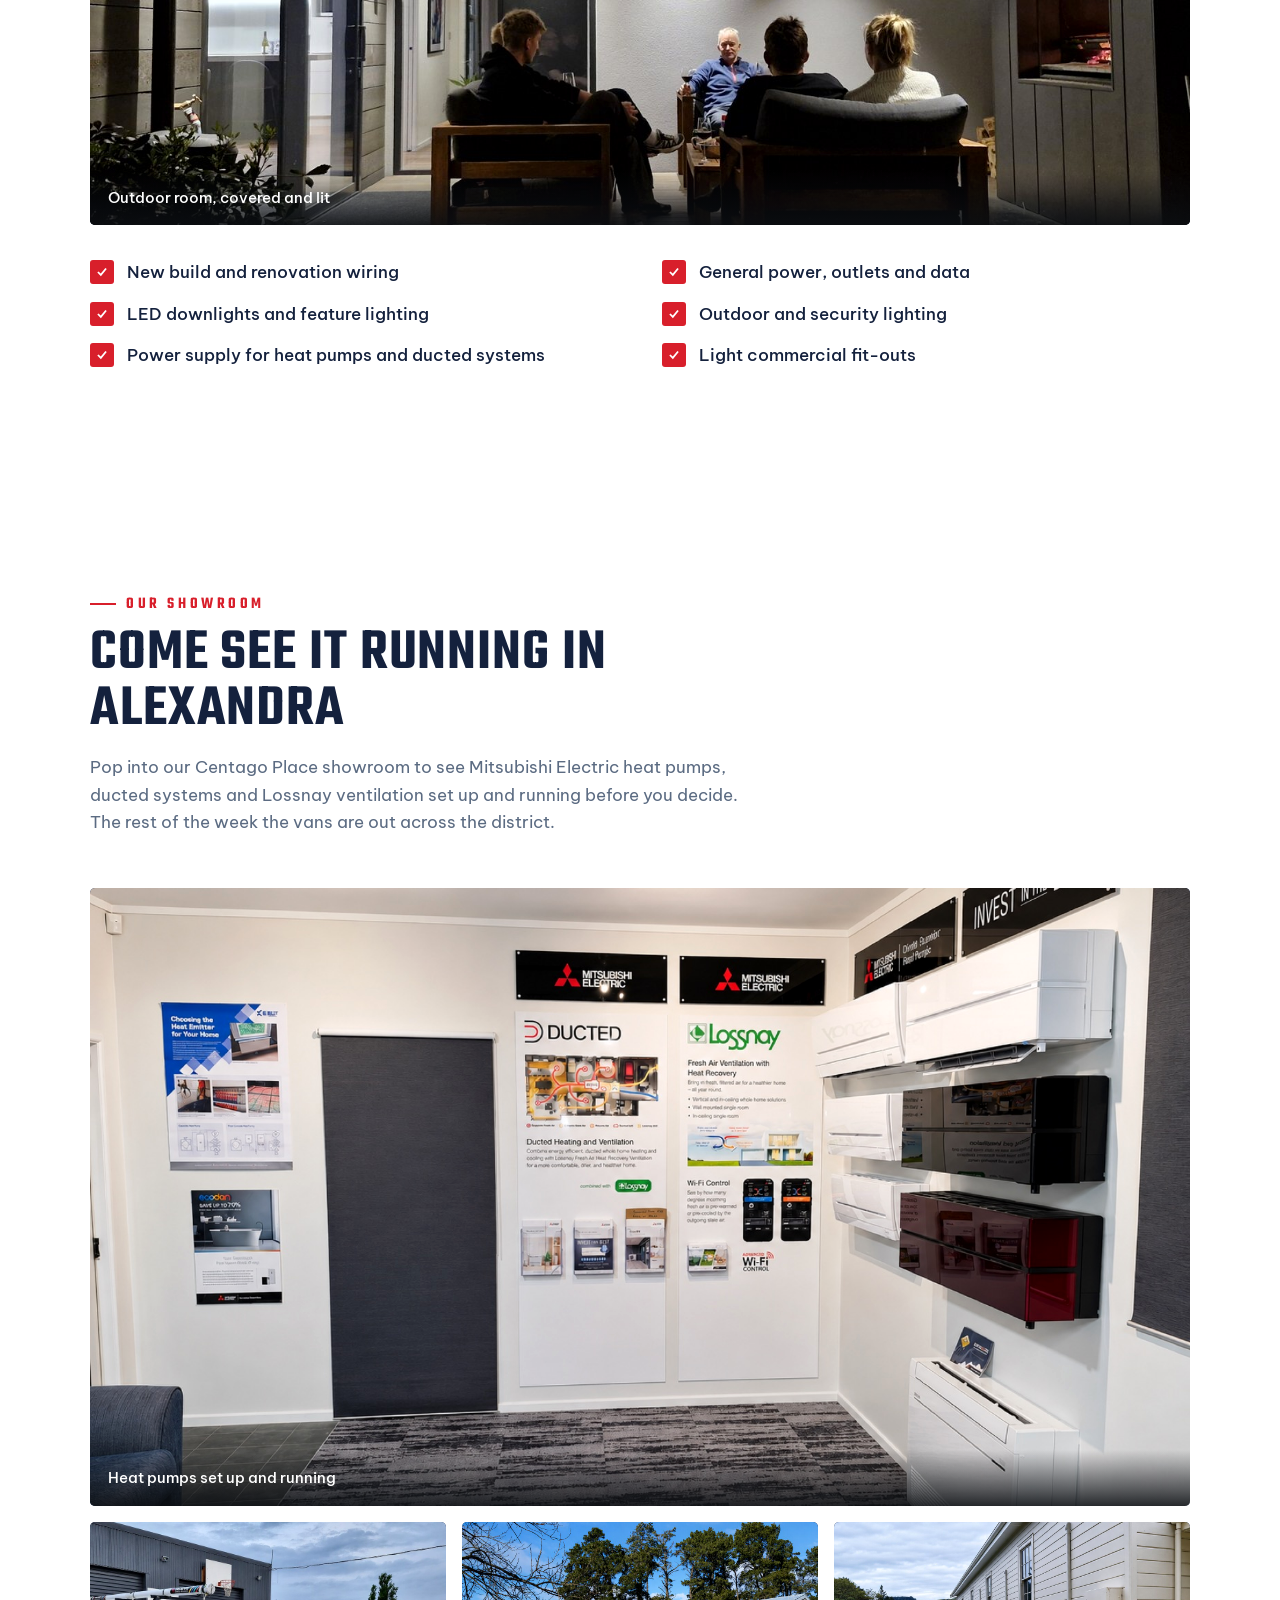
==== commit 2aa2bbd3: "Proper favicon from the business's own logo favicon.ico (16/32/48), favicon-96.png and apple-touch-i" ====
--- a/index.html
+++ b/index.html
@@ -16,7 +16,9 @@
 <meta property="og:url" content="https://shannons-hvac-limited-demo.vercel.app/">
 <meta name="twitter:card" content="summary_large_image">
 
-<link rel="icon" href="data:image/svg+xml,%3Csvg xmlns='http://www.w3.org/2000/svg' viewBox='0 0 100 100'%3E%3Crect width='100' height='100' rx='14' fill='%230a1c44'/%3E%3Ctext x='50' y='73' font-size='62' text-anchor='middle' fill='%23ffffff' font-family='Arial' font-weight='bold'%3ES%3C/text%3E%3C/svg%3E">
+<link rel="icon" href="/favicon.ico" sizes="any">
+<link rel="icon" type="image/png" sizes="96x96" href="/favicon-96.png">
+<link rel="apple-touch-icon" href="/apple-touch-icon.png">
 <link rel="preconnect" href="https://fonts.googleapis.com">
 <link rel="preconnect" href="https://fonts.gstatic.com" crossorigin>
 <link href="https://fonts.googleapis.com/css2?family=Teko:wght@400;500;600;700&family=Be+Vietnam+Pro:wght@400;500;600&display=swap" rel="stylesheet">
--- a/styles.css
+++ b/styles.css
@@ -101,17 +101,17 @@
 .hero-grid{position:absolute;inset:0;z-index:1;opacity:.15;
   background-image:linear-gradient(rgba(255,255,255,.5) 1px,transparent 1px),linear-gradient(90deg,rgba(255,255,255,.5) 1px,transparent 1px);
   background-size:64px 64px;-webkit-mask-image:linear-gradient(180deg,transparent,#000 40%,transparent);mask-image:linear-gradient(180deg,transparent,#000 40%,transparent)}
-.hero-inner{position:relative;z-index:2;padding:104px var(--pad) 52px;max-width:1410px;margin:0 auto;width:100%}
-.hero-eyebrow{text-shadow:0 1px 14px rgba(6,14,34,.9),0 1px 3px rgba(6,14,34,.6);color:#fff;font-family:"Teko",sans-serif;font-weight:600;font-size:.92rem;letter-spacing:.2em;text-transform:uppercase;display:flex;align-items:center;gap:12px;line-height:1}
+.hero-inner{position:relative;z-index:2;padding:104px var(--pad) 52px;max-width:1470px;margin:0 auto;width:100%}
+.hero-eyebrow{text-shadow:0 1px 14px rgba(6,14,34,.9),0 1px 3px rgba(6,14,34,.6);color:#fff;font-family:"Teko",sans-serif;font-weight:600;font-size:.82rem;letter-spacing:.2em;text-transform:uppercase;display:flex;align-items:center;gap:12px;line-height:1}
 .hero-eyebrow::before{content:"";width:26px;height:2px;background:#F2444F}
-.hero h1{color:#fff;font-size:clamp(2.2rem,5.1vw,3.8rem);margin:14px 0 22px;max-width:20ch;text-transform:uppercase;font-weight:600;text-shadow:0 2px 26px rgba(6,14,34,.72),0 1px 3px rgba(6,14,34,.5)}
+.hero h1{color:#fff;font-size:clamp(2rem,4.5vw,3.3rem);margin:14px 0 22px;max-width:20ch;text-transform:uppercase;font-weight:600;text-shadow:0 2px 26px rgba(6,14,34,.72),0 1px 3px rgba(6,14,34,.5)}
 .hero h1 em{color:#F2444F;font-style:normal}
 .hero p.lede{color:#e3e6ea;font-size:clamp(.94rem,1.25vw,1.04rem);max-width:52ch;margin-bottom:24px;line-height:1.6}
 .hero-cta{display:flex;flex-wrap:wrap;gap:11px}
-.hero-cta .btn{min-height:46px;padding:11px 20px;font-size:.92rem}
+.hero-cta .btn{min-height:44px;padding:10px 17px;font-size:.82rem}
 .hero-meta{display:flex;flex-wrap:wrap;gap:22px;margin-top:32px;padding-top:20px;border-top:1px solid rgba(255,255,255,.16)}
 .hero-meta div{color:#dde2e9;font-size:.74rem;letter-spacing:.03em;text-shadow:0 1px 10px rgba(6,14,34,.75)}
-.hero-meta b{text-shadow:0 1px 12px rgba(6,14,34,.8);display:block;font-family:"Teko",sans-serif;font-weight:600;color:#fff;font-size:1.18rem;letter-spacing:.03em;line-height:1.05}
+.hero-meta b{text-shadow:0 1px 12px rgba(6,14,34,.8);display:block;font-family:"Teko",sans-serif;font-weight:600;color:#fff;font-size:1.05rem;letter-spacing:.03em;line-height:1.05}
 
 /* ---------- sections ---------- */
 section{padding:clamp(64px,9vw,108px) 0}
@@ -439,7 +439,7 @@
   .hero-cta{gap:8px}
   .hero-cta .btn{min-height:40px;padding:10px 14px;font-size:.75rem}
   .contact-btns .btn{padding:13px;font-size:.78rem}
-  .hero h1{font-size:clamp(1.85rem,7.6vw,2.4rem)}
+  .hero h1{font-size:clamp(1.75rem,7vw,2.2rem)}
   .hc-intro h2{font-size:clamp(1.55rem,6.4vw,1.95rem)}
   .hc-intro p{font-size:1rem}
 }
